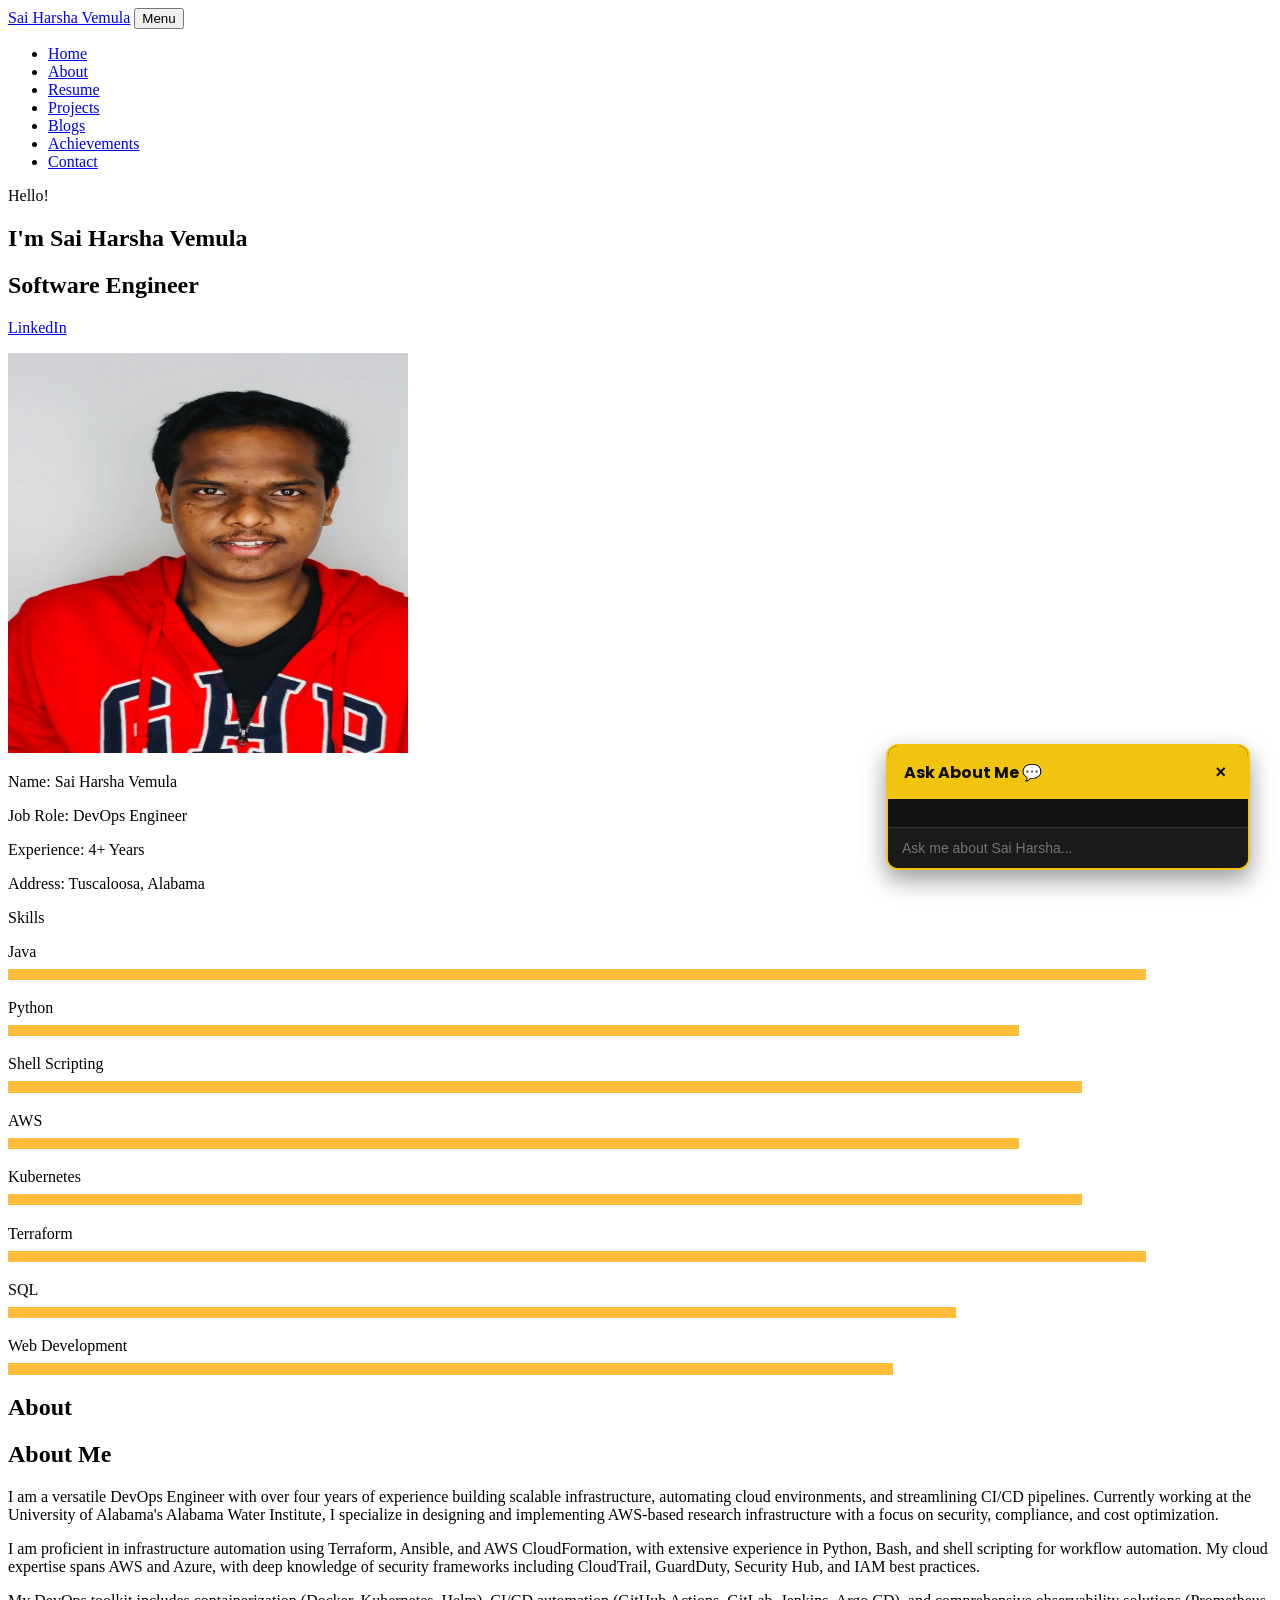
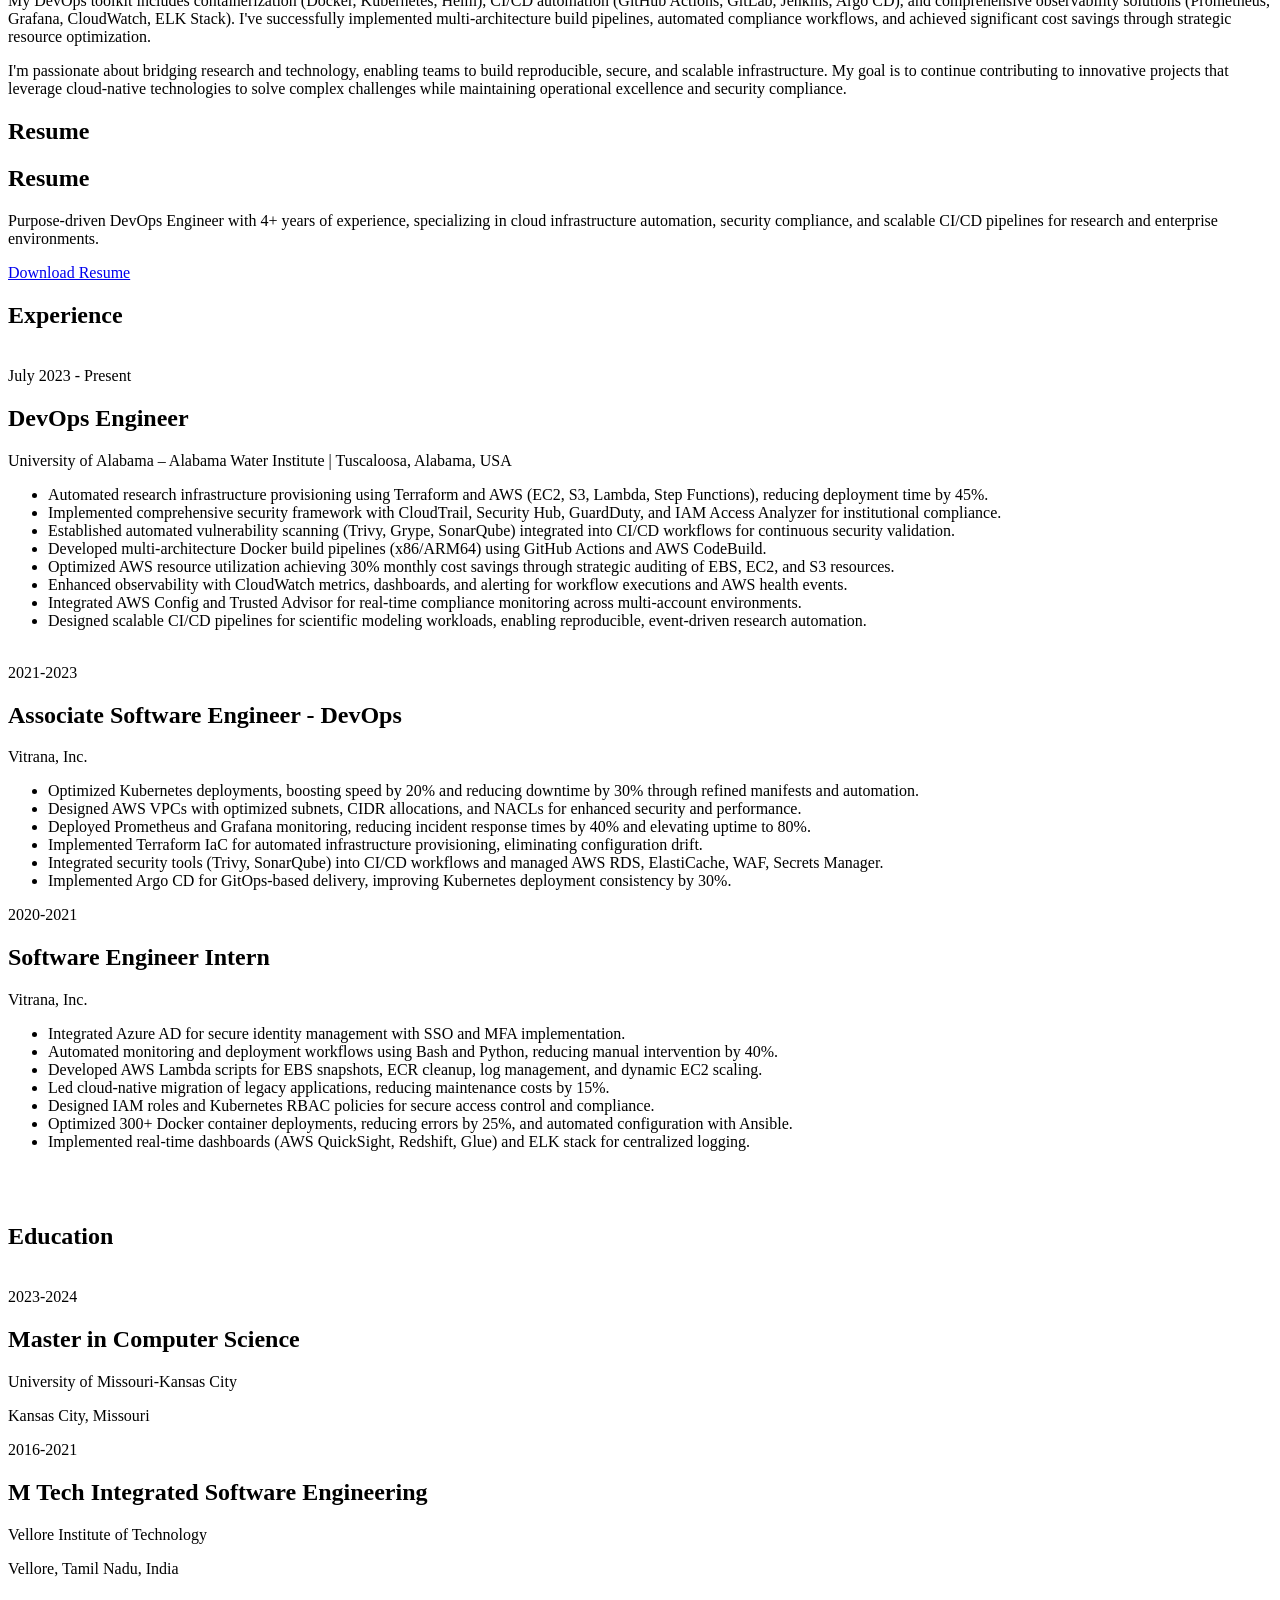
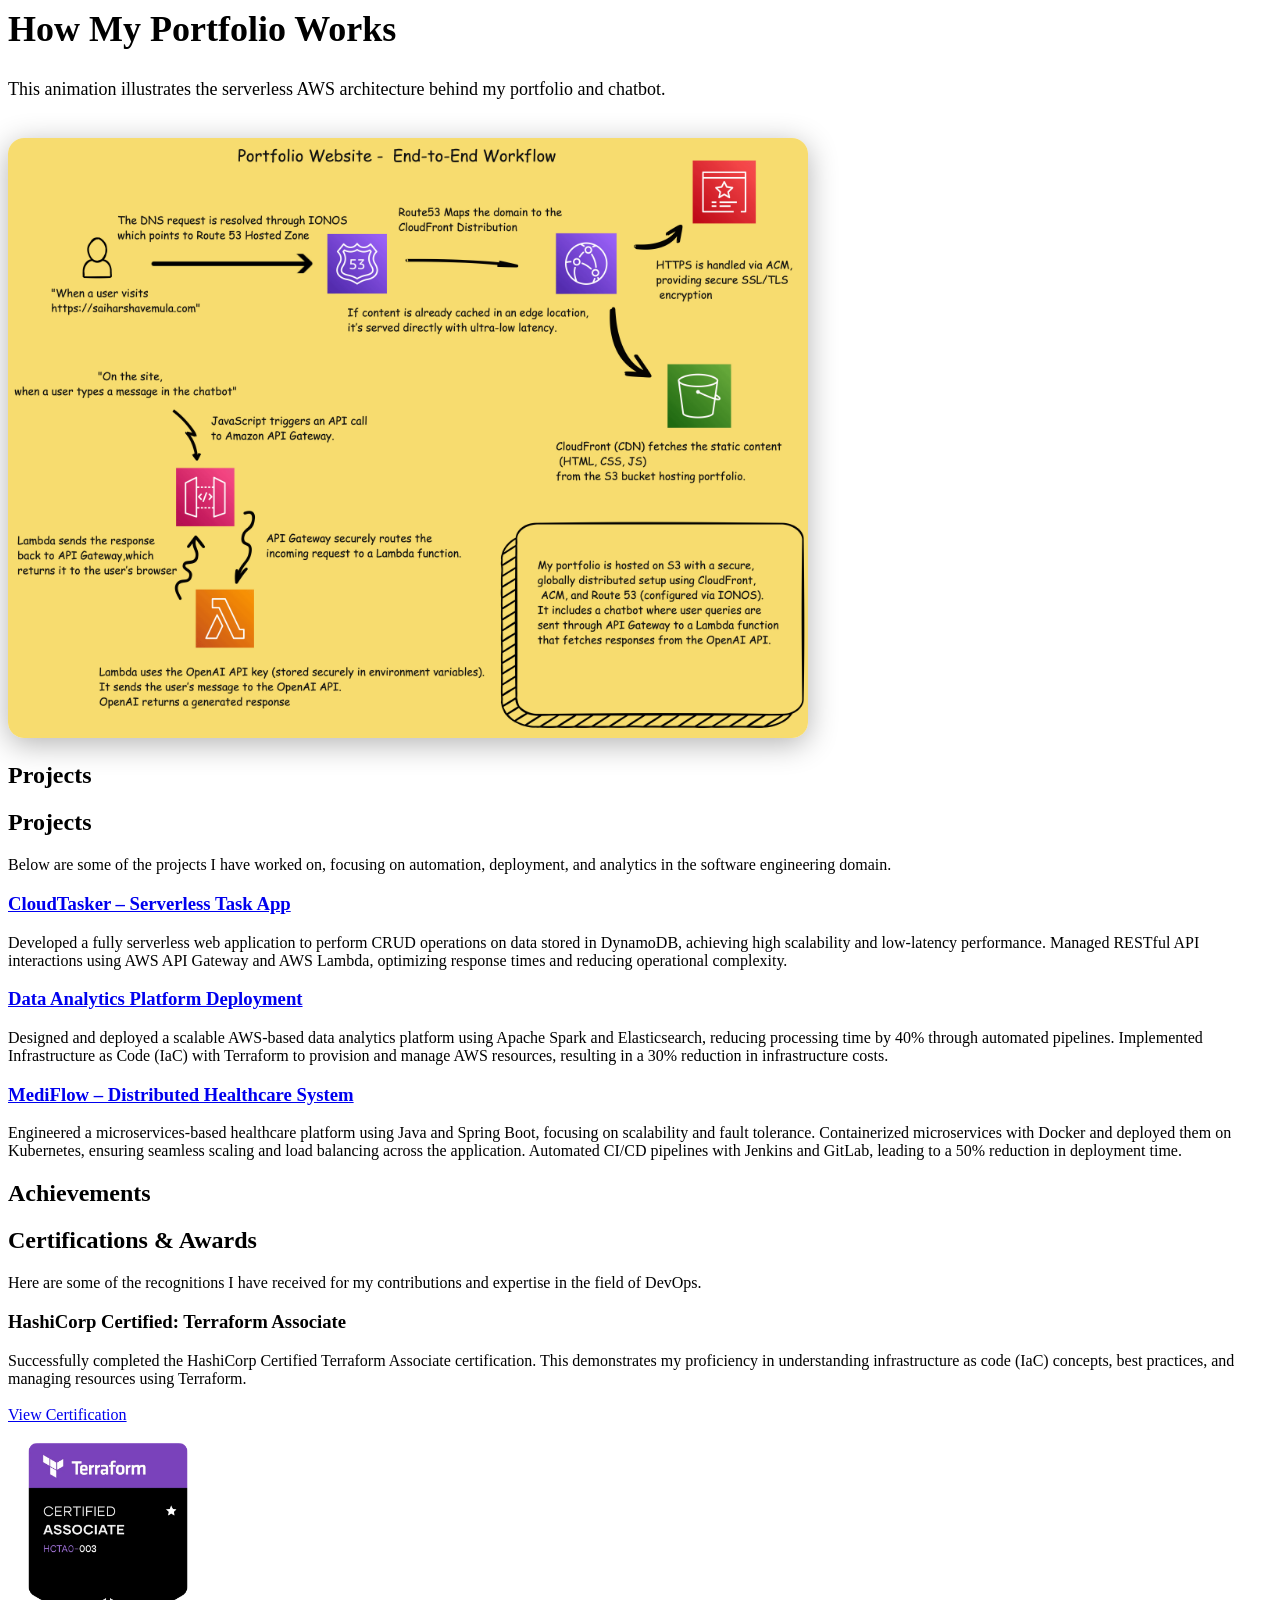
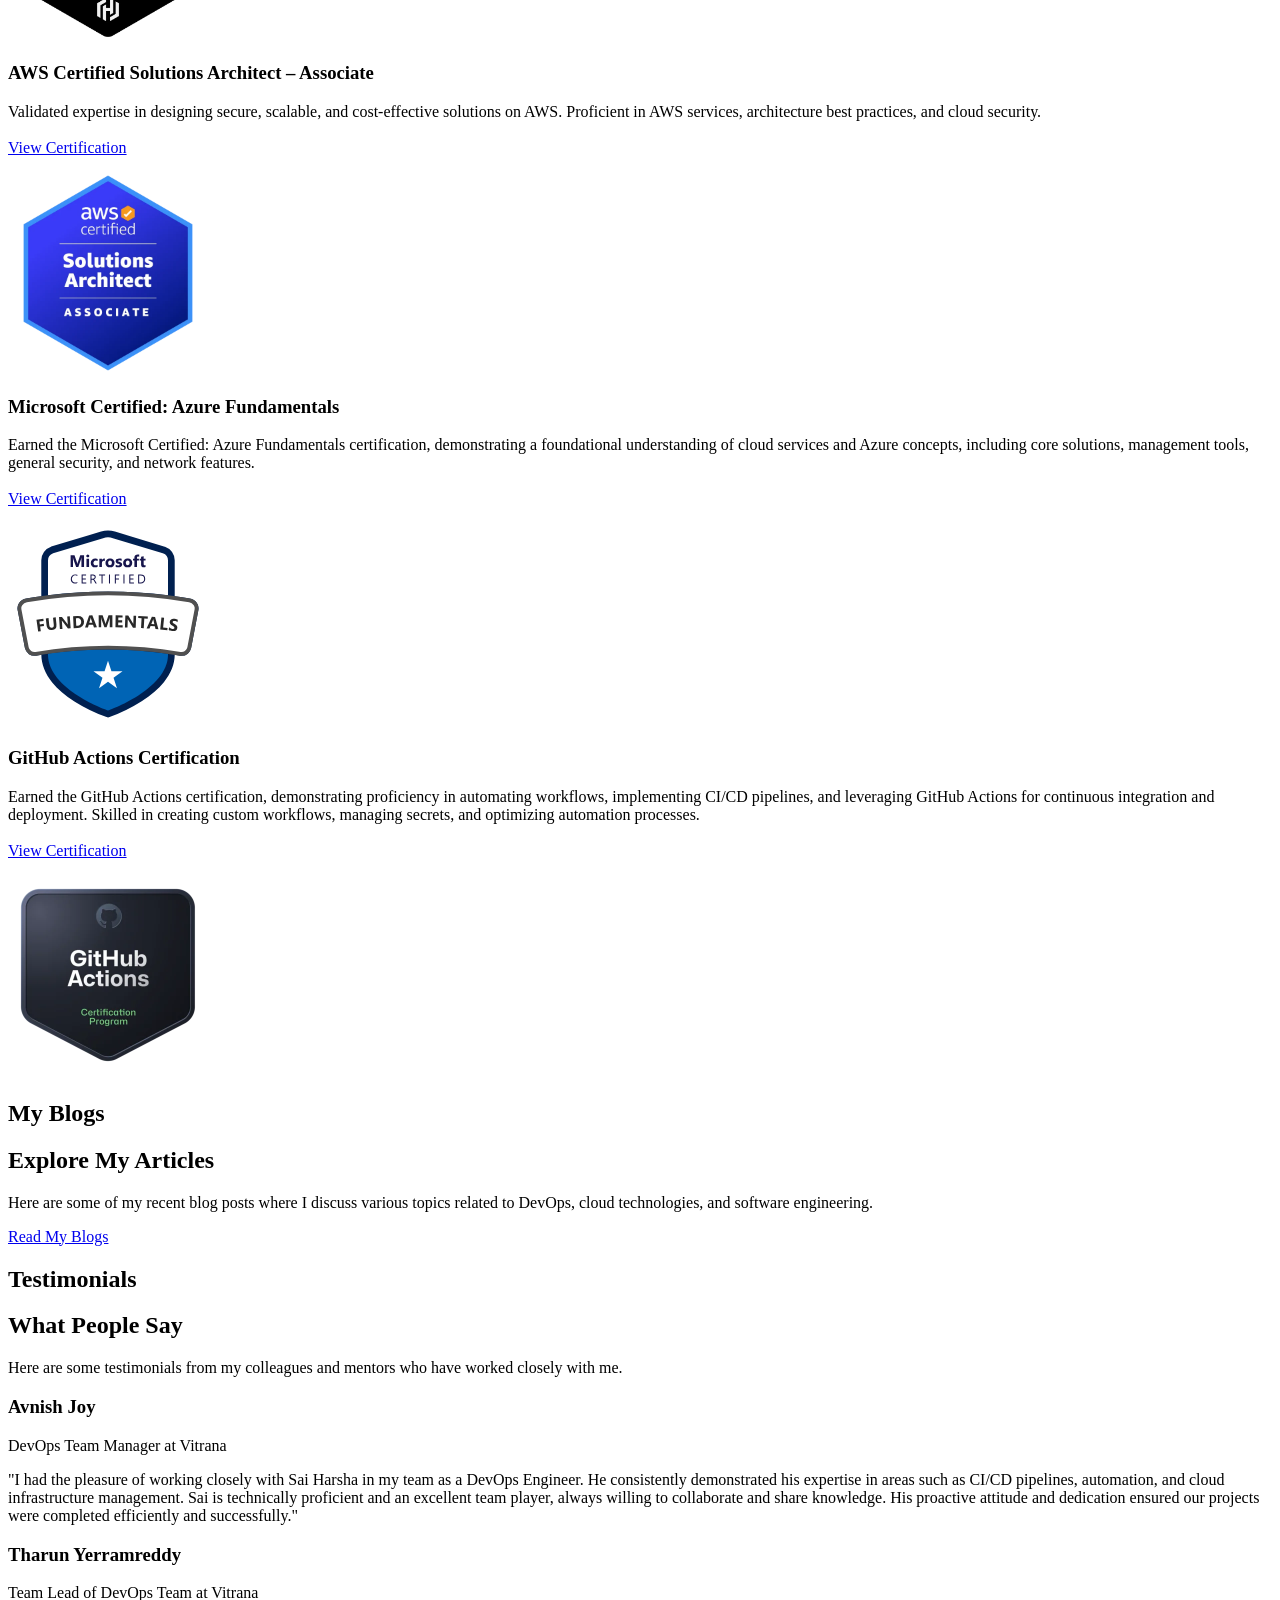
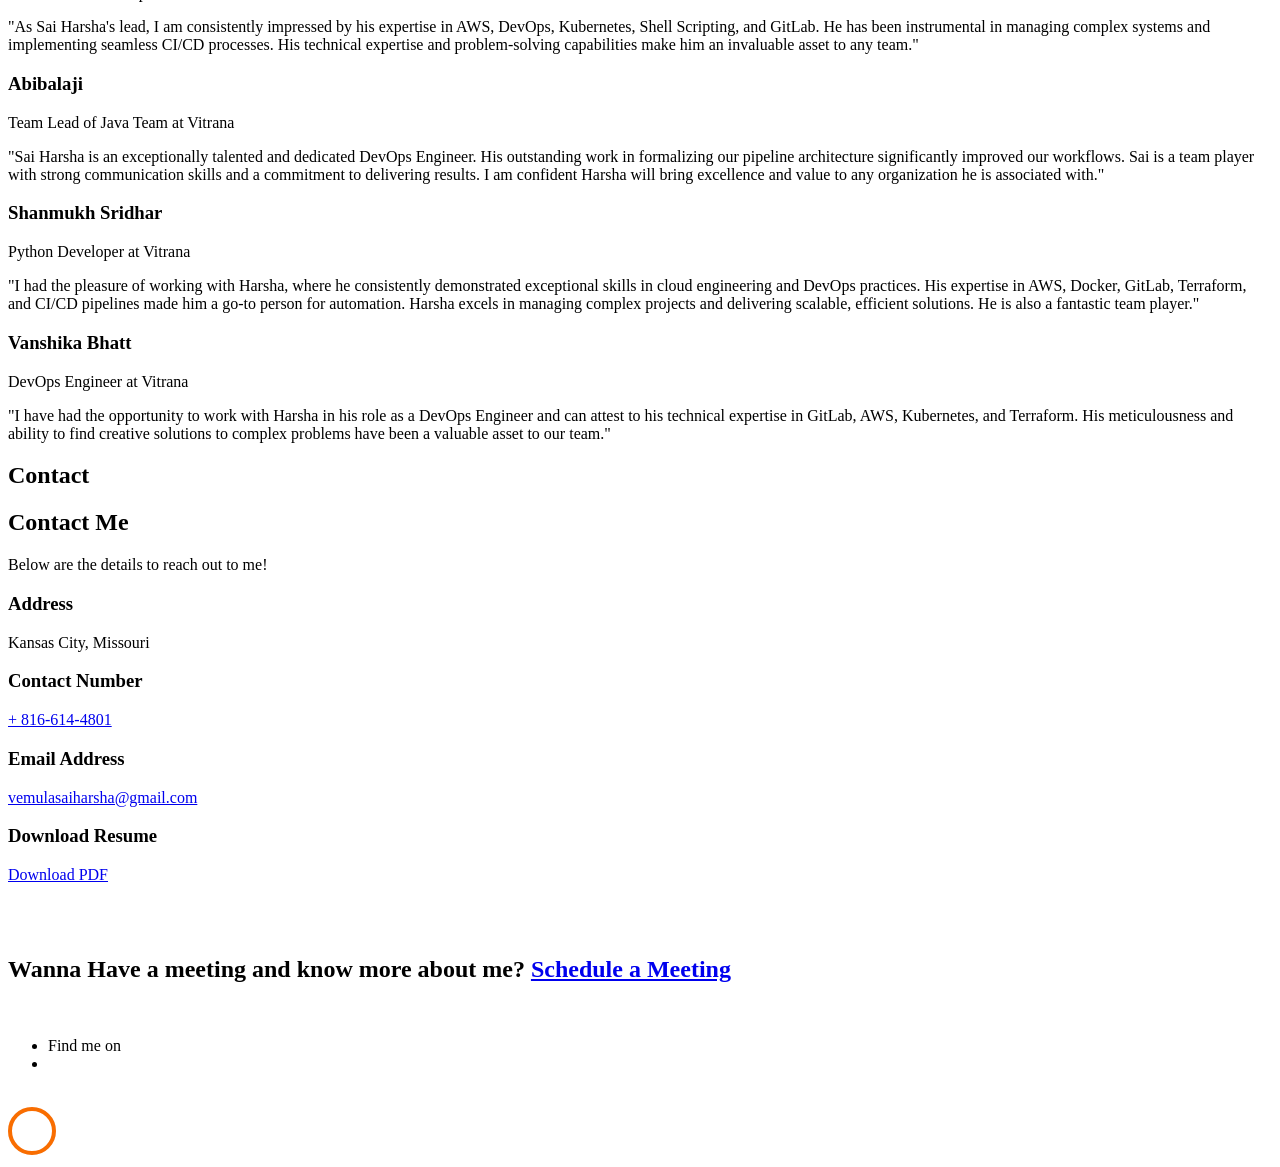
==== index.html @ f7a77f3b "Remove DevOps Skills Icons section per user request - Removed the comprehensive DevOps Tech Stack se" ====
<!DOCTYPE html>

<html lang="en">
<head>
<title>Sai Harsha Vemula - DevOps Engineer Portfolio</title>
<meta charset="utf-8"/>
<meta content="width=device-width, initial-scale=1, shrink-to-fit=no" name="viewport"/>

<!-- SEO Meta Tags -->
<meta name="description" content="Sai Harsha Vemula - DevOps Engineer with 4+ years of experience in AWS, Terraform, Kubernetes, and CI/CD automation. Specializing in cloud infrastructure and security compliance."/>
<meta name="keywords" content="DevOps Engineer, AWS, Terraform, Kubernetes, Docker, CI/CD, GitHub Actions, Cloud Infrastructure, DevOps Portfolio"/>
<meta name="author" content="Sai Harsha Vemula"/>

<!-- Open Graph Meta Tags for Social Sharing -->
<meta property="og:title" content="Sai Harsha Vemula - DevOps Engineer Portfolio"/>
<meta property="og:description" content="DevOps Engineer with 4+ years of experience in AWS, Terraform, Kubernetes, and CI/CD automation. Specializing in cloud infrastructure and security compliance."/>
<meta property="og:image" content="https://saiharshavemula.com/images/about-me.webp"/>
<meta property="og:url" content="https://saiharshavemula.com"/>
<meta property="og:type" content="website"/>

<!-- Twitter Card Meta Tags -->
<meta name="twitter:card" content="summary_large_image"/>
<meta name="twitter:title" content="Sai Harsha Vemula - DevOps Engineer Portfolio"/>
<meta name="twitter:description" content="DevOps Engineer with 4+ years of experience in AWS, Terraform, Kubernetes, and CI/CD automation."/>
<meta name="twitter:image" content="https://saiharshavemula.com/images/about-me.webp"/>

<!-- Preload critical fonts -->
<link rel="preconnect" href="https://fonts.googleapis.com"/>
<link rel="preconnect" href="https://fonts.gstatic.com" crossorigin/>
<link href="https://fonts.googleapis.com/css?family=Poppins:100,200,300,400,500,600,700,800,900" rel="stylesheet"/>
<link href="css/open-iconic-bootstrap.min.css" rel="stylesheet"/>
<link href="css/animate.css" rel="stylesheet"/>
<link href="css/owl.carousel.min.css" rel="stylesheet"/>
<link href="css/owl.theme.default.min.css" rel="stylesheet"/>
<link href="css/magnific-popup.css" rel="stylesheet"/>
<link href="css/aos.css" rel="stylesheet"/>
<link href="css/ionicons.min.css" rel="stylesheet"/>
<link href="css/flaticon.css" rel="stylesheet"/>
<link href="css/icomoon.css" rel="stylesheet"/>
<link href="css/style.css" rel="stylesheet"/>
<style>
      /* Custom styles from resume */
      .about-mf .box-shadow-full {
        padding-top: 4rem;
        padding-bottom: 4rem;
      }

      .about-mf .about-img {
        margin-bottom: 2rem;
      }

      .about-mf .about-img img {
        margin-left: 10px;
      }

      .skill-mf .progress {
        margin: .5rem 0 1.2rem 0;
        border-radius: 0;
        height: .7rem;
      }

      .skill-mf .progress .progress-bar {
        height: .7rem;
        background-color: #ffbd39;
      }

      /* Animation styles */
      #typing-animation {
        position: relative;
        font-size: 30px;
        font-weight: bold;
        color: rgb(255, 255, 255);
        overflow: hidden;
        white-space: nowrap;
        animation: typing 3s steps(20, end) infinite;
      }

      #typing-animation:before {
        content: "";
        top: 0;
        left: 0;
        width: 0;
        height: 100%;
        background-color: #ccc;
        animation: typing-cursor 0.5s ease-in-out infinite;
      }

      @keyframes typing {
        from {
          width: 0;
        }
        to {
          width: 100%;
        }
      }

      @keyframes typing-cursor {
        from {
          width: 5px;
        }
        to {
          width: 0;
        }
      }

      /* project image zoom effect */
      .zoom-effect {
        overflow: hidden;
        transition: transform 0.3s ease-out;
      }

      .zoom-effect:hover {
        transform: scale(1.1);
      }
    </style>
<link href="chatbot.css" rel="stylesheet"/></head>
<body data-offset="300" data-spy="scroll" data-target=".site-navbar-target">
<nav class="navbar navbar-expand-lg navbar-dark ftco_navbar ftco-navbar-light site-navbar-target" id="ftco-navbar">
<div class="container">
<a class="navbar-brand" href="index.html">Sai Harsha Vemula</a>
<button aria-controls="ftco-nav" aria-expanded="false" aria-label="Toggle navigation" class="navbar-toggler js-fh5co-nav-toggle fh5co-nav-toggle" data-target="#ftco-nav" data-toggle="collapse" type="button">
<span class="oi oi-menu"></span> Menu
        </button>
<div class="collapse navbar-collapse" id="ftco-nav">
<ul class="navbar-nav nav ml-auto">
<li class="nav-item"><a class="nav-link" href="#home-section"><span>Home</span></a></li>
<li class="nav-item"><a class="nav-link" href="#about-section"><span>About</span></a></li>
<li class="nav-item"><a class="nav-link" href="#resume-section"><span>Resume</span></a></li>
<li class="nav-item"><a class="nav-link" href="#project-section"><span>Projects</span></a></li>
<li class="nav-item"><a class="nav-link" href="#blogs-section"><span>Blogs</span></a></li>
<li class="nav-item"><a class="nav-link" href="#achievements-section"><span>Achievements</span></a></li>
<li class="nav-item"><a class="nav-link" href="#contact-section"><span>Contact</span></a></li>
</ul>
</div>
</div>
</nav>
<section class="hero" id="home-section">
<div class="home-slider owl-carousel">
<div class="slider-item">
<div class="overlay"></div>
<div class="container">
<div class="row d-md-flex no-gutters slider-text align-items-end justify-content-end" data-scrollax-parent="true">
<div class="one-third js-fullheight order-md-last img" style="background-image:url(images/bg_1.webp);">
<div class="overlay"></div>
</div>
<div class="one-forth d-flex align-items-center ftco-animate" data-scrollax="properties: { translateY: '70%' }">
<div class="text">
<span class="subheading">Hello!</span>
<h1 class="mb-4 mt-3">I'm <span>Sai Harsha Vemula</span></h1>
<h2>Software Engineer</h2>
<p><a class="btn btn-primary py-3 px-4" href="https://www.linkedin.com/in/sai-harsha-vemula-1a611a1a3">LinkedIn</a></p>
</div>
</div>
</div>
</div>
</div>
</div>
</section>
<!-- About Section -->
<section class="ftco-about img ftco-section ftco-no-pb" id="about-section">
<div class="container">
<div class="row">
<div class="col-md-6 col-lg-5 d-flex">
<div class="img-about img d-flex align-items-stretch">
<div class="overlay">
<div class="row">
<div class="col-sm-6 col-md-5">
<div class="about-img">
<img alt="Sai Harsha Vemula - DevOps Engineer" class="img-fluid rounded b-shadow-a" src="images/about-me.webp" width="400" height="400"/>
</div>
</div>
<div class="col-sm-6 col-md-7">
<div class="about-info">
<p><span class="title-s">Name: </span> <span>Sai Harsha Vemula</span></p>
<p><span class="title-s">Job Role: </span> <span>DevOps Engineer</span></p>
<p><span class="title-s">Experience: </span> <span>4+ Years</span></p>
<p><span class="title-s">Address: </span> <span>Tuscaloosa, Alabama</span></p>
</div>
</div>
</div>
<div class="skill-mf">
<p class="title-s">Skills</p>
<span>Java</span> <span class="pull-right"></span>
<div class="progress">
<div aria-valuemax="100" aria-valuemin="0" aria-valuenow="90" class="progress-bar" role="progressbar" style="width: 90%;"></div>
</div>
<span>Python</span> <span class="pull-right"></span>
<div class="progress">
<div aria-valuemax="100" aria-valuemin="0" aria-valuenow="90" class="progress-bar" role="progressbar" style="width: 80%;"></div>
</div>
<span>Shell Scripting</span> <span class="pull-right"></span>
<div class="progress">
<div aria-valuemax="100" aria-valuemin="0" aria-valuenow="85" class="progress-bar" role="progressbar" style="width: 85%;"></div>
</div>
<span>AWS</span> <span class="pull-right"></span>
<div class="progress">
<div aria-valuemax="100" aria-valuemin="0" aria-valuenow="80" class="progress-bar" role="progressbar" style="width: 80%;"></div>
</div>
<span>Kubernetes</span> <span class="pull-right"></span>
<div class="progress">
<div aria-valuemax="100" aria-valuemin="0" aria-valuenow="85" class="progress-bar" role="progressbar" style="width: 85%;"></div>
</div>
<span>Terraform</span> <span class="pull-right"></span>
<div class="progress">
<div aria-valuemax="100" aria-valuemin="0" aria-valuenow="80" class="progress-bar" role="progressbar" style="width: 90%;"></div>
</div>
<span>SQL</span> <span class="pull-right"></span>
<div class="progress">
<div aria-valuemax="100" aria-valuemin="0" aria-valuenow="75" class="progress-bar" role="progressbar" style="width: 75%;"></div>
</div>
<span>Web Development</span> <span class="pull-right"></span>
<div class="progress">
<div aria-valuemax="100" aria-valuemin="0" aria-valuenow="70" class="progress-bar" role="progressbar" style="width: 70%;"></div>
</div>
</div>
</div>
</div>
</div>
<div class="col-md-6 col-lg-7 pl-lg-5 pb-5">
<div class="row justify-content-start pb-3">
<div class="col-md-12 heading-section ftco-animate">
<h1 class="big">About</h1>
<h2 class="mb-4">About Me</h2>
<p>I am a versatile DevOps Engineer with over four years of experience building scalable infrastructure, automating cloud environments, and streamlining CI/CD pipelines. Currently working at the University of Alabama's Alabama Water Institute, I specialize in designing and implementing AWS-based research infrastructure with a focus on security, compliance, and cost optimization.</p>
<p>I am proficient in infrastructure automation using Terraform, Ansible, and AWS CloudFormation, with extensive experience in Python, Bash, and shell scripting for workflow automation. My cloud expertise spans AWS and Azure, with deep knowledge of security frameworks including CloudTrail, GuardDuty, Security Hub, and IAM best practices.</p>
<p>My DevOps toolkit includes containerization (Docker, Kubernetes, Helm), CI/CD automation (GitHub Actions, GitLab, Jenkins, Argo CD), and comprehensive observability solutions (Prometheus, Grafana, CloudWatch, ELK Stack). I've successfully implemented multi-architecture build pipelines, automated compliance workflows, and achieved significant cost savings through strategic resource optimization.</p>
<p>I'm passionate about bridging research and technology, enabling teams to build reproducible, secure, and scalable infrastructure. My goal is to continue contributing to innovative projects that leverage cloud-native technologies to solve complex challenges while maintaining operational excellence and security compliance.</p>
</div>
</div>
</div>
</div>
</div>
</section>

<style>
/* Smooth scroll behavior */
html {
  scroll-behavior: smooth;
}

/* Improved focus states for accessibility */
a:focus, button:focus, input:focus {
  outline: 2px solid #ffbd39;
  outline-offset: 2px;
}

/* Better button hover states */
.btn:hover {
  transform: translateY(-2px);
  transition: all 0.3s ease;
}
</style>

<!-- Resume Section -->
<section class="ftco-section ftco-no-pb" id="resume-section">
<div class="container">
<div class="row justify-content-center pb-5">
<div class="col-md-10 heading-section text-center ftco-animate">
<h1 class="big big-2">Resume</h1>
<h2 class="mb-4">Resume</h2>
<p>Purpose-driven DevOps Engineer with 4+ years of experience, specializing in cloud infrastructure automation, security compliance, and scalable CI/CD pipelines for research and enterprise environments.</p>
</div>
</div>
<div class="row justify-content-center mt-3">
<div class="col-md-6 text-center ftco-animate">
<p><a class="btn btn-primary py-4 px-5" href="https://saiharshavemula.com/resume/Sai_Harsha_Vemula_Resume.pdf" target="_blank">Download Resume</a></p>
</div>
</div>
<div class="row">
<h1 class="big-4">Experience</h1>
<div class="underline"></div>
</div>
<br/>
<!-- Current Role -->
<div class="row">
<div class="col-md-12">
<div class="resume-wrap ftco-animate">
<span class="date">July 2023 - Present</span>
<h2>DevOps Engineer</h2>
<span class="position">University of Alabama – Alabama Water Institute | Tuscaloosa, Alabama, USA</span>
<p class="mt-4">
<ul>
<li>Automated research infrastructure provisioning using Terraform and AWS (EC2, S3, Lambda, Step Functions), reducing deployment time by 45%.</li>
<li>Implemented comprehensive security framework with CloudTrail, Security Hub, GuardDuty, and IAM Access Analyzer for institutional compliance.</li>
<li>Established automated vulnerability scanning (Trivy, Grype, SonarQube) integrated into CI/CD workflows for continuous security validation.</li>
<li>Developed multi-architecture Docker build pipelines (x86/ARM64) using GitHub Actions and AWS CodeBuild.</li>
<li>Optimized AWS resource utilization achieving 30% monthly cost savings through strategic auditing of EBS, EC2, and S3 resources.</li>
<li>Enhanced observability with CloudWatch metrics, dashboards, and alerting for workflow executions and AWS health events.</li>
<li>Integrated AWS Config and Trusted Advisor for real-time compliance monitoring across multi-account environments.</li>
<li>Designed scalable CI/CD pipelines for scientific modeling workloads, enabling reproducible, event-driven research automation.</li>
</ul>
</p>
</div>
</div>
</div>
<br/>
<!-- Previous Roles -->
<div class="row">
<div class="col-md-6">
<div class="resume-wrap ftco-animate">
<span class="date">2021-2023</span>
<h2>Associate Software Engineer - DevOps</h2>
<span class="position">Vitrana, Inc.</span>
<p class="mt-4">
<ul>
<li>Optimized Kubernetes deployments, boosting speed by 20% and reducing downtime by 30% through refined manifests and automation.</li>
<li>Designed AWS VPCs with optimized subnets, CIDR allocations, and NACLs for enhanced security and performance.</li>
<li>Deployed Prometheus and Grafana monitoring, reducing incident response times by 40% and elevating uptime to 80%.</li>
<li>Implemented Terraform IaC for automated infrastructure provisioning, eliminating configuration drift.</li>
<li>Integrated security tools (Trivy, SonarQube) into CI/CD workflows and managed AWS RDS, ElastiCache, WAF, Secrets Manager.</li>
<li>Implemented Argo CD for GitOps-based delivery, improving Kubernetes deployment consistency by 30%.</li>
</ul>
</p>
</div>
</div>
<div class="col-md-6">
<div class="resume-wrap ftco-animate">
<span class="date">2020-2021</span>
<h2>Software Engineer Intern</h2>
<span class="position">Vitrana, Inc.</span>
<p class="mt-4">
<ul>
<li>Integrated Azure AD for secure identity management with SSO and MFA implementation.</li>
<li>Automated monitoring and deployment workflows using Bash and Python, reducing manual intervention by 40%.</li>
<li>Developed AWS Lambda scripts for EBS snapshots, ECR cleanup, log management, and dynamic EC2 scaling.</li>
<li>Led cloud-native migration of legacy applications, reducing maintenance costs by 15%.</li>
<li>Designed IAM roles and Kubernetes RBAC policies for secure access control and compliance.</li>
<li>Optimized 300+ Docker container deployments, reducing errors by 25%, and automated configuration with Ansible.</li>
<li>Implemented real-time dashboards (AWS QuickSight, Redshift, Glue) and ELK stack for centralized logging.</li>
</ul>
</p>
</div>
</div>
</div>
<br/><br/>
<div class="row">
<h1 class="big-4">Education</h1>
<div class="underline"></div>
</div>
<br/>
<div class="row">
<div class="col-md-6">
<div class="resume-wrap ftco-animate">
<span class="date">2023-2024</span>
<h2>Master in Computer Science</h2>
<span class="position">University of Missouri-Kansas City</span>
<p class="mt-4">Kansas City, Missouri</p>
</div>
</div>
<div class="col-md-6">
<div class="resume-wrap ftco-animate">
<span class="date">2016-2021</span>
<h2>M Tech Integrated Software Engineering</h2>
<span class="position">Vellore Institute of Technology</span>
<p class="mt-4">Vellore, Tamil Nadu, India</p>
</div>
</div>
</div>
</div>
</section>
<!-- Projects Section -->


<section class="ftco-section" id="portfolio-workflow">
  <div class="container">
    <div class="row justify-content-center mb-5 pb-5">
      <div class="col-md-10 text-center">
        <h2 class="mb-4" style="font-size: 36px;">How My Portfolio Works</h2>
        <p style="font-size: 18px;">This animation illustrates the serverless AWS architecture behind my portfolio and chatbot.</p>
        <img src="images/portfolio-workflow.gif" alt="AWS Serverless Architecture - Portfolio Workflow Diagram" class="img-fluid" loading="lazy" style="max-width: 100%; height: auto; border-radius: 16px; box-shadow: 0 6px 30px rgba(0,0,0,0.3); margin-top: 20px;" width="800" height="600"/>
      </div>
    </div>
  </div>
</section>

<section class="ftco-section" id="project-section">
<div class="container">
<div class="row justify-content-center mb-5 pb-5">
<div class="col-md-7 heading-section text-center ftco-animate">
<h1 class="big big-2">Projects</h1>
<h2 class="mb-4">Projects</h2>
<p>Below are some of the projects I have worked on, focusing on automation, deployment, and analytics in the software engineering domain.</p>
</div>
</div>
<div class="row d-flex">
<div class="col-md-4 d-flex ftco-animate">
<div class="blog-entry justify-content-end">
<a class="block-20 zoom-effect" href="#" style="background-image: url('images/proj_1.webp');">
</a>
<div class="text mt-3 float-right d-block">
<h3 class="heading"><a href="#">CloudTasker – Serverless Task App</a></h3>
<p>Developed a fully serverless web application to perform CRUD operations on data stored in DynamoDB, achieving high scalability and low-latency performance. Managed RESTful API interactions using AWS API Gateway and AWS Lambda, optimizing response times and reducing operational complexity.</p>
</div>
</div>
</div>
<div class="col-md-4 d-flex ftco-animate">
<div class="blog-entry justify-content-end">
<a class="block-20 zoom-effect" href="#" style="background-image: url('images/proj_2.webp');">
</a>
<div class="text mt-3 float-right d-block">
<h3 class="heading"><a href="#">Data Analytics Platform Deployment</a></h3>
<p>Designed and deployed a scalable AWS-based data analytics platform using Apache Spark and Elasticsearch, reducing processing time by 40% through automated pipelines. Implemented Infrastructure as Code (IaC) with Terraform to provision and manage AWS resources, resulting in a 30% reduction in infrastructure costs.</p>
</div>
</div>
</div>
<div class="col-md-4 d-flex ftco-animate">
<div class="blog-entry justify-content-end">
<a class="block-20 zoom-effect" href="#" style="background-image: url('images/proj_3.webp');">
</a>
<div class="text mt-3 float-right d-block">
<h3 class="heading"><a href="#">MediFlow – Distributed Healthcare System</a></h3>
<p>Engineered a microservices-based healthcare platform using Java and Spring Boot, focusing on scalability and fault tolerance. Containerized microservices with Docker and deployed them on Kubernetes, ensuring seamless scaling and load balancing across the application. Automated CI/CD pipelines with Jenkins and GitLab, leading to a 50% reduction in deployment time.</p>
</div>
</div>
</div>
</div>
</div>
</section>
<!-- Achievements Section -->
<section class="ftco-section" id="achievements-section">
<div class="container">
<div class="row justify-content-center mb-5 pb-5">
<div class="col-md-7 heading-section text-center ftco-animate">
<h1 class="big big-2">Achievements</h1>
<h2 class="mb-4">Certifications &amp; Awards</h2>
<p>Here are some of the recognitions I have received for my contributions and expertise in the field of DevOps.</p>
</div>
</div>
<!-- HashiCorp Certification -->
<div class="row d-flex align-items-center mb-5">
<div class="col-md-8 ftco-animate">
<div class="text mt-3 float-left d-block">
<h3 class="heading">HashiCorp Certified: Terraform Associate</h3>
<p>
                Successfully completed the HashiCorp Certified Terraform Associate certification. This demonstrates my proficiency in understanding infrastructure as code (IaC) concepts, best practices, and managing resources using Terraform.
                <br/><br/>
<a aria-label="View HashiCorp Terraform Certification" class="btn btn-primary py-3 px-4" href="https://www.credly.com/badges/9f3e2c5f-756c-411b-9512-3e2a5a3bba2e/" target="_blank">View Certification</a>
</p>
</div>
</div>
<div class="col-md-4 ftco-animate text-center">
<img alt="HashiCorp Terraform Certification Badge" class="img-fluid" src="images/badge.webp" style="max-width: 200px;"/>
</div>
</div>
<!-- AWS Certification -->
<div class="row d-flex align-items-center mb-5">
<div class="col-md-8 ftco-animate">
<div class="text mt-3 float-left d-block">
<h3 class="heading">AWS Certified Solutions Architect – Associate</h3>
<p>
                Validated expertise in designing secure, scalable, and cost-effective solutions on AWS. Proficient in AWS services, architecture best practices, and cloud security.
                <br/><br/>
<a aria-label="View AWS Solutions Architect Certification" class="btn btn-primary py-3 px-4" href="https://www.credly.com/badges/5e0f7285-9d88-4188-9d16-6b6d4d18dfbc/" target="_blank">View Certification</a>
</p>
</div>
</div>
<div class="col-md-4 ftco-animate text-center">
<img alt="AWS Solutions Architect Certification Badge" class="img-fluid" src="images/image.webp" style="max-width: 200px;"/>
</div>
</div>
<!-- Microsoft Certified: Azure Fundamentals -->
<div class="row d-flex align-items-center mb-5">
<div class="col-md-8 ftco-animate">
<div class="text mt-3 float-left d-block">
<h3 class="heading">Microsoft Certified: Azure Fundamentals</h3>
<p>
                Earned the Microsoft Certified: Azure Fundamentals certification, demonstrating a foundational understanding of cloud services and Azure concepts, including core solutions, management tools, general security, and network features.
                <br/><br/>
<a aria-label="View Microsoft Certification" class="btn btn-primary py-3 px-4" href="https://learn.microsoft.com/en-gb/users/harshavemula-8038/credentials/d75543dbbfd14732?ref=https%3A%2F%2Fwww.linkedin.com%2F" target="_blank">View Certification</a>
</p>
</div>
</div>
<div class="col-md-4 ftco-animate text-center">
<img alt="Microsoft Certified Azure Fundamentals Badge" class="img-fluid" src="images/microsoft-certified-fundamentals-badge.svg" loading="lazy" style="max-width: 200px;" width="200" height="200"/>
</div>
</div>
<!-- GitHub Actions Certification -->
<div class="row d-flex align-items-center mb-5">
<div class="col-md-8 ftco-animate">
<div class="text mt-3 float-left d-block">
<h3 class="heading">GitHub Actions Certification</h3>
<p>
                Earned the GitHub Actions certification, demonstrating proficiency in automating workflows, implementing CI/CD pipelines, and leveraging GitHub Actions for continuous integration and deployment. Skilled in creating custom workflows, managing secrets, and optimizing automation processes.
                <br/><br/>
<a aria-label="View GitHub Actions Certification" class="btn btn-primary py-3 px-4" href="https://learn.microsoft.com/en-gb/users/harshavemula-8038/credentials/d75543dbbfd14732?ref=https%3A%2F%2Fwww.linkedin.com%2F" target="_blank">View Certification</a>
</p>
</div>
</div>
<div class="col-md-4 ftco-animate text-center">
<img alt="GitHub Actions Certification Badge" class="img-fluid" src="images/github-actions-badge.webp" loading="lazy" style="max-width: 200px;" width="200" height="200"/>
</div>
</div>
</div>
</section>
<!-- Blogs Section -->
<section class="ftco-section" id="blogs-section">
<div class="container">
<div class="row justify-content-center mb-5 pb-5">
<div class="col-md-7 heading-section text-center ftco-animate">
<h1 class="big big-2">My Blogs</h1>
<h2 class="mb-4">Explore My Articles</h2>
<p>Here are some of my recent blog posts where I discuss various topics related to DevOps, cloud technologies, and software engineering.</p>
</div>
</div>
<div class="row justify-content-center">
<div class="col-md-8 text-center">
<a class="btn btn-primary py-4 px-5" href="https://medium.com/@harshaharshuharsha" target="_blank">Read My Blogs</a>
</div>
</div>
</div>
</section>
<!-- Testimonials Section -->
<section class="ftco-section" id="testimonials-section">
<div class="container">
<div class="row justify-content-center mb-5 pb-5">
<div class="col-md-7 heading-section text-center ftco-animate">
<h1 class="big big-2">Testimonials</h1>
<h2 class="mb-4">What People Say</h2>
<p>Here are some testimonials from my colleagues and mentors who have worked closely with me.</p>
</div>
</div>
<div class="row">
<!-- Testimonial 1 -->
<div class="col-md-4 d-flex ftco-animate">
<div class="blog-entry justify-content-end">
<div class="text mt-3 float-right d-block">
<h3 class="heading">Avnish Joy</h3>
<p class="position">DevOps Team Manager at Vitrana</p>
<p>
              "I had the pleasure of working closely with Sai Harsha in my team as a DevOps Engineer. He consistently demonstrated his expertise in areas such as CI/CD pipelines, automation, and cloud infrastructure management. Sai is technically proficient and an excellent team player, always willing to collaborate and share knowledge. His proactive attitude and dedication ensured our projects were completed efficiently and successfully."
            </p>
</div>
</div>
</div>
<!-- Testimonial 2 -->
<div class="col-md-4 d-flex ftco-animate">
<div class="blog-entry justify-content-end">
<div class="text mt-3 float-right d-block">
<h3 class="heading">Tharun Yerramreddy</h3>
<p class="position">Team Lead of DevOps Team at Vitrana</p>
<p>
              "As Sai Harsha's lead, I am consistently impressed by his expertise in AWS, DevOps, Kubernetes, Shell Scripting, and GitLab. He has been instrumental in managing complex systems and implementing seamless CI/CD processes. His technical expertise and problem-solving capabilities make him an invaluable asset to any team."
            </p>
</div>
</div>
</div>
<!-- Testimonial 3 -->
<div class="col-md-4 d-flex ftco-animate">
<div class="blog-entry justify-content-end">
<div class="text mt-3 float-right d-block">
<h3 class="heading">Abibalaji</h3>
<p class="position">Team Lead of Java Team at Vitrana</p>
<p>
              "Sai Harsha is an exceptionally talented and dedicated DevOps Engineer. His outstanding work in formalizing our pipeline architecture significantly improved our workflows. Sai is a team player with strong communication skills and a commitment to delivering results. I am confident Harsha will bring excellence and value to any organization he is associated with."
            </p>
</div>
</div>
</div>
</div>
<div class="row">
<!-- Testimonial 4 -->
<div class="col-md-4 d-flex ftco-animate">
<div class="blog-entry justify-content-end">
<div class="text mt-3 float-right d-block">
<h3 class="heading">Shanmukh Sridhar</h3>
<p class="position">Python Developer at Vitrana</p>
<p>
              "I had the pleasure of working with Harsha, where he consistently demonstrated exceptional skills in cloud engineering and DevOps practices. His expertise in AWS, Docker, GitLab, Terraform, and CI/CD pipelines made him a go-to person for automation. Harsha excels in managing complex projects and delivering scalable, efficient solutions. He is also a fantastic team player."
            </p>
</div>
</div>
</div>
<!-- Testimonial 5 -->
<div class="col-md-4 d-flex ftco-animate">
<div class="blog-entry justify-content-end">
<div class="text mt-3 float-right d-block">
<h3 class="heading">Vanshika Bhatt</h3>
<p class="position">DevOps Engineer at Vitrana</p>
<p>
              "I have had the opportunity to work with Harsha in his role as a DevOps Engineer and can attest to his technical expertise in GitLab, AWS, Kubernetes, and Terraform. His meticulousness and ability to find creative solutions to complex problems have been a valuable asset to our team."
            </p>
</div>
</div>
</div>
</div>
</div>
</section>
<!-- Contact Section -->
<section class="ftco-section contact-section ftco-no-pb" id="contact-section">
<div class="container">
<div class="row justify-content-center mb-5 pb-3">
<div class="col-md-7 heading-section text-center ftco-animate">
<h1 class="big big-2">Contact</h1>
<h2 class="mb-4">Contact Me</h2>
<p>Below are the details to reach out to me!</p>
</div>
</div>
<div class="row d-flex contact-info mb-5">
<div class="col-md-6 col-lg-3 d-flex ftco-animate">
<div class="align-self-stretch box p-4 text-center">
<div class="icon d-flex align-items-center justify-content-center">
<span class="icon-map-signs"></span>
</div>
<h3 class="mb-4">Address</h3>
<p>Kansas City, Missouri</p>
</div>
</div>
<div class="col-md-6 col-lg-3 d-flex ftco-animate">
<div class="align-self-stretch box p-4 text-center">
<div class="icon d-flex align-items-center justify-content-center">
<span class="icon-phone2"></span>
</div>
<h3 class="mb-4">Contact Number</h3>
<p><a href="tel://8166144801">+ 816-614-4801</a></p>
</div>
</div>
<div class="col-md-6 col-lg-3 d-flex ftco-animate">
<div class="align-self-stretch box p-4 text-center">
<div class="icon d-flex align-items-center justify-content-center">
<span class="icon-paper-plane"></span>
</div>
<h3 class="mb-4">Email Address</h3>
<p><a href="mailto:vemulasaiharsha@gmail.com">vemulasaiharsha@gmail.com</a></p>
</div>
</div>
<div class="col-md-6 col-lg-3 d-flex ftco-animate">
<div class="align-self-stretch box p-4 text-center">
<div class="icon d-flex align-items-center justify-content-center">
<span class="icon-globe"></span>
</div>
<h3 class="mb-4">Download Resume</h3>
<p><a href="https://saiharshavemula.com/resume/Sai_Harsha_Vemula_Resume.pdf" target="_blank">Download PDF</a></p>
</div>
</div>
</div>
<div class="container">
<br/><br/>
<div class="row justify-content-center">
<div class="col-md-7 ftco-animate text-center">
<h2>Wanna Have a meeting and know more about me? <a class="btn btn-primary py-3 px-5" href="https://calendly.com/vemulasaiharsha/30min">Schedule a Meeting</a> </h2>
</div>
</div>
<br/>
<ul class="ftco-footer-social list-unstyled d-flex justify-content-center align-items-center mb-0">
<li class="ftco-animate normal-txt">Find me on  </li>
<li class="ftco-animate"><a href="https://www.linkedin.com/in/sai-harsha-vemula-1a611a1a3"><span class="icon-linkedin"></span></a></li>
</ul>
<br/>
</div>
</div>
</section>
<!-- loader -->
<div class="show fullscreen" id="ftco-loader"><svg class="circular" height="48px" width="48px"><circle class="path-bg" cx="24" cy="24" fill="none" r="22" stroke="#eeeeee" stroke-width="4"></circle><circle class="path" cx="24" cy="24" fill="none" r="22" stroke="#F96D00" stroke-miterlimit="10" stroke-width="4"></circle></svg></div>
<script src="js/jquery.min.js"></script>
<script src="js/jquery-migrate-3.0.1.min.js"></script>
<script src="js/popper.min.js"></script>
<script src="js/bootstrap.min.js"></script>
<script src="js/jquery.easing.1.3.js"></script>
<script src="js/jquery.waypoints.min.js"></script>
<script src="js/jquery.stellar.min.js"></script>
<script src="js/owl.carousel.min.js"></script>
<script src="js/jquery.magnific-popup.min.js"></script>
<script src="js/aos.js"></script>
<script src="js/jquery.animateNumber.min.js"></script>
<script src="js/scrollax.min.js"></script>
<script src="js/main.js"></script>

<script src="chatbot.js"></script>
<button id="chat-toggle" onclick="showChat()" style="display: none;">💬</button>
<div id="chat-widget">
<div id="chat-header">
    Ask About Me 💬
    <button id="chat-close" onclick="closeChat()">×</button>
</div>
<div id="chat-body">

</div>
<input id="chat-input" placeholder="Ask me about Sai Harsha..." type="text"/>
</div>
</body>
</html>
---- chatbot.css ----
#chat-widget {
  position: fixed;
  bottom: 30px;
  right: 30px;
  width: 360px;
  max-height: 440px;
  background: #0d0d0d;
  border: 2px solid #f1c40f;
  border-radius: 12px;
  overflow: hidden;
  box-shadow: 0 10px 25px rgba(0,0,0,0.4);
  font-family: 'Poppins', sans-serif;
  z-index: 9999;
  display: none;
  flex-direction: column;
}

#chat-header {
  background: #f1c40f;
  color: #0d0d0d;
  padding: 14px 16px;
  font-weight: 700;
  font-size: 16px;
  display: flex;
  justify-content: space-between;
  align-items: center;
}

#chat-close {
  cursor: pointer;
  font-weight: bold;
  font-size: 18px;
  border: none;
  background: none;
  color: #0d0d0d;
}

#chat-body {
  max-height: 300px;
  overflow-y: auto;
  padding: 14px;
  font-size: 14px;
  flex-grow: 1;
  background: #121212;
  color: white;
}

#chat-input {
  border: none;
  border-top: 1px solid #333;
  background: #1a1a1a;
  color: #ffffff;
  padding: 12px 14px;
  font-size: 14px;
  width: 100%;
  outline: none;
}

.user-msg, .bot-msg {
  margin-bottom: 10px;
  line-height: 1.5;
}

.user-msg { color: #ffffff; }
.bot-msg { color: #f1c40f; }

#chat-toggle {
  position: fixed;
  bottom: 30px;
  right: 30px;
  background: #f1c40f;
  color: #0d0d0d;
  font-weight: bold;
  border: none;
  border-radius: 50%;
  width: 52px;
  height: 52px;
  font-size: 24px;
  cursor: pointer;
  z-index: 9998;
}

.chat-suggestions {
  padding-bottom: 10px;
}

.chat-suggestions button {
  margin: 4px 4px 10px 0;
  padding: 6px 10px;
  background: #333;
  border: none;
  border-radius: 6px;
  color: #fff;
  font-size: 12px;
  cursor: pointer;
}
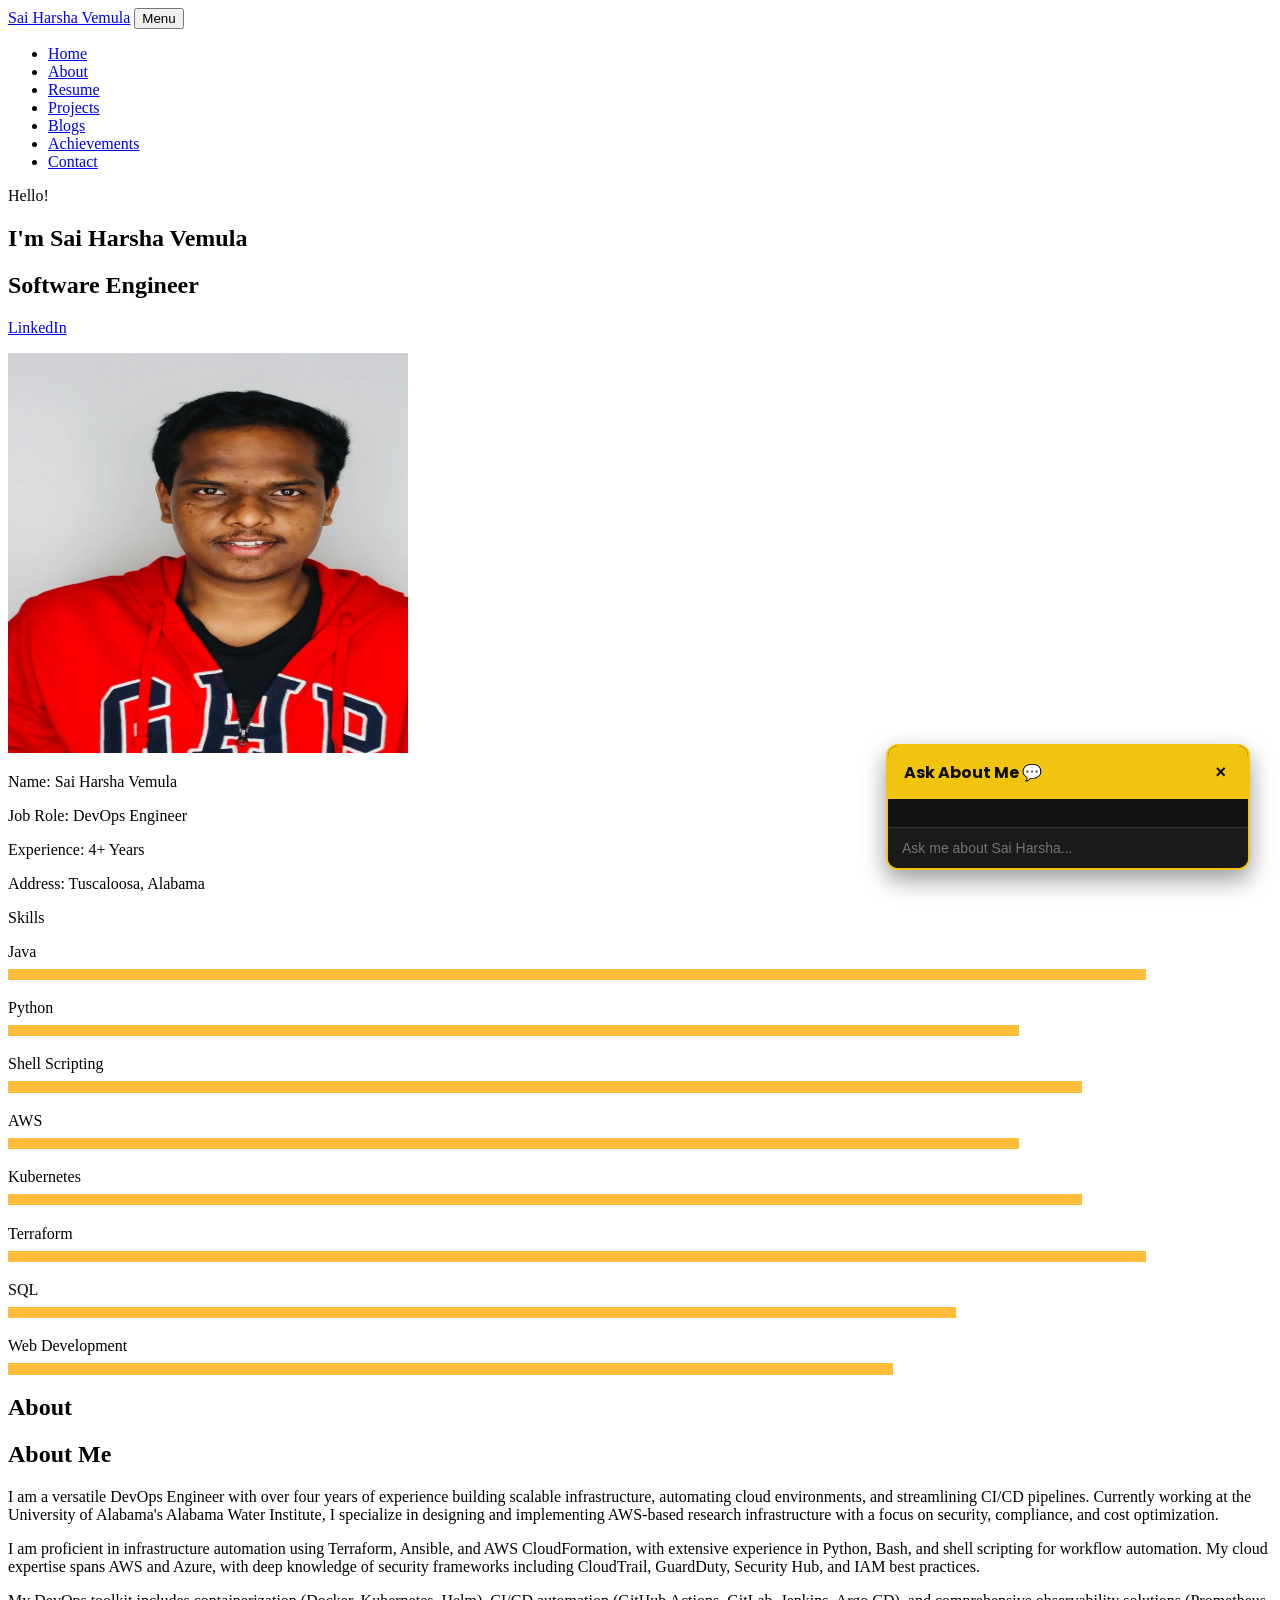
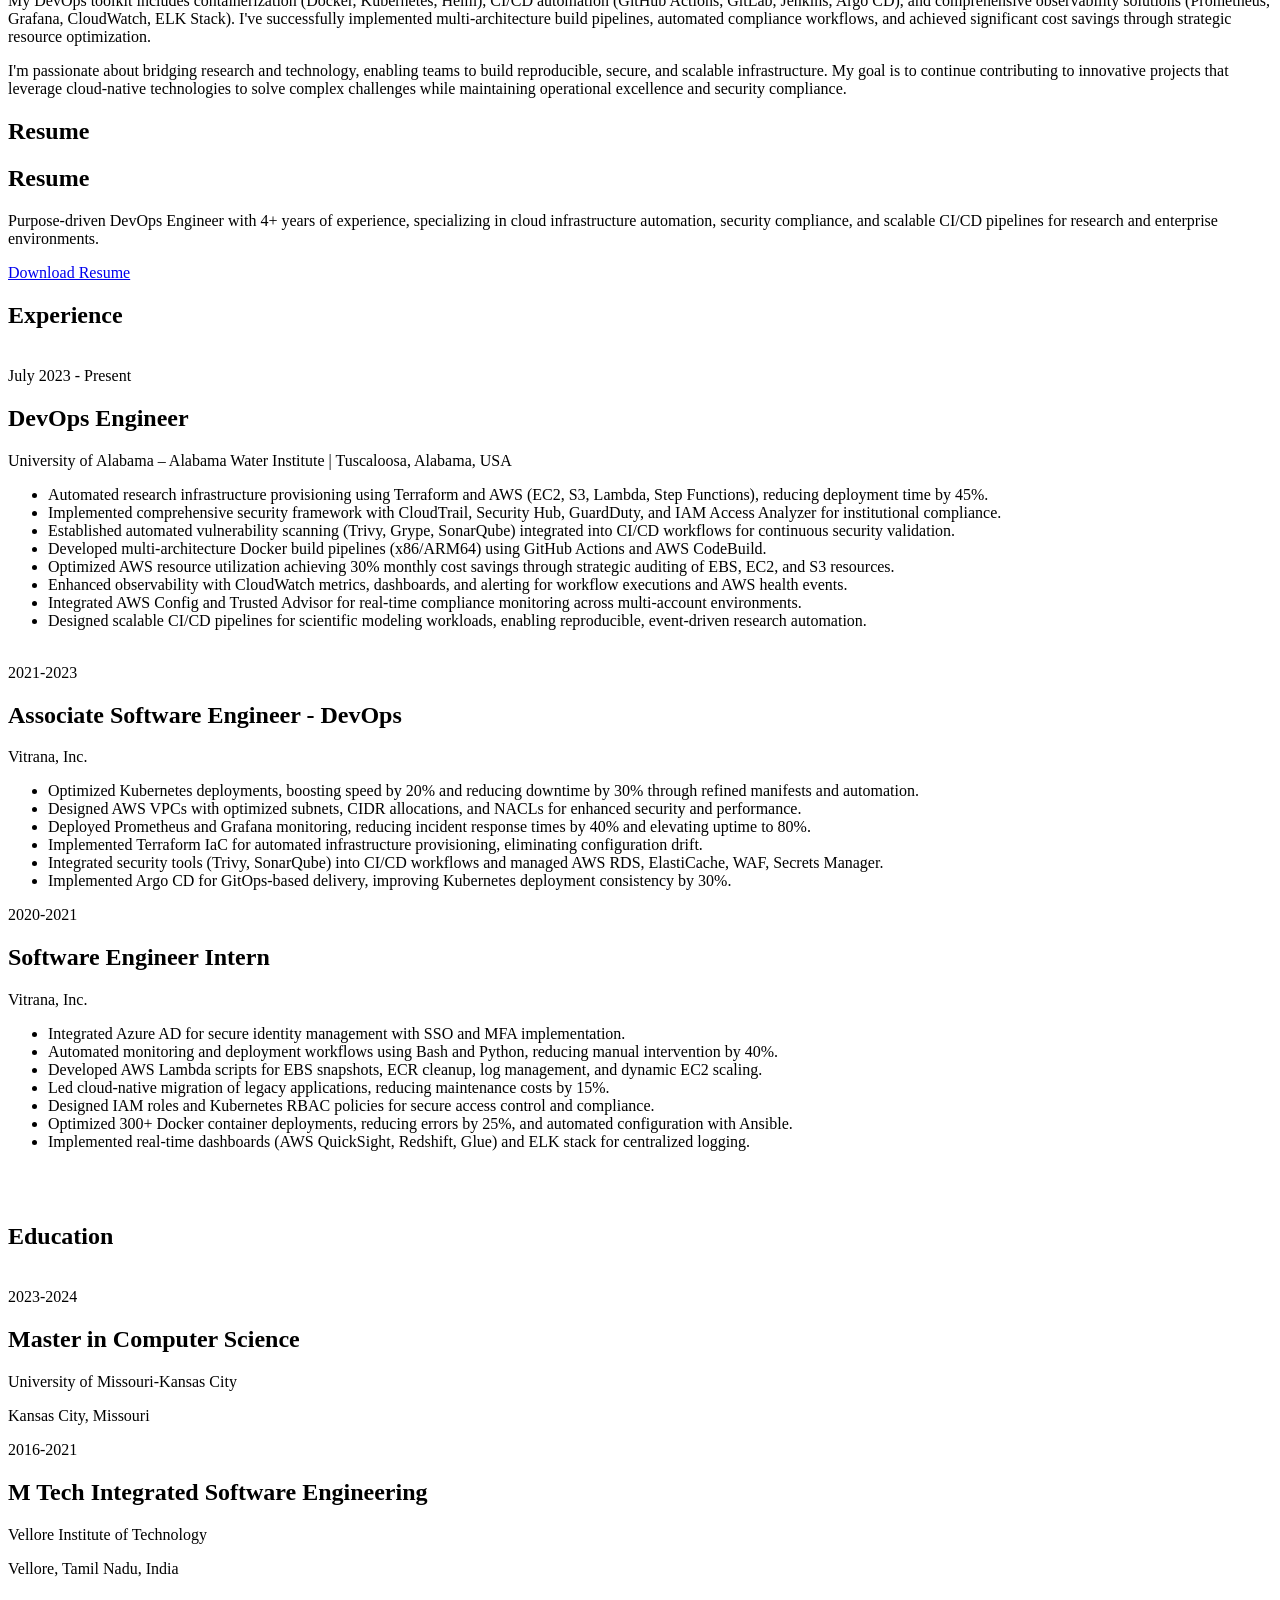
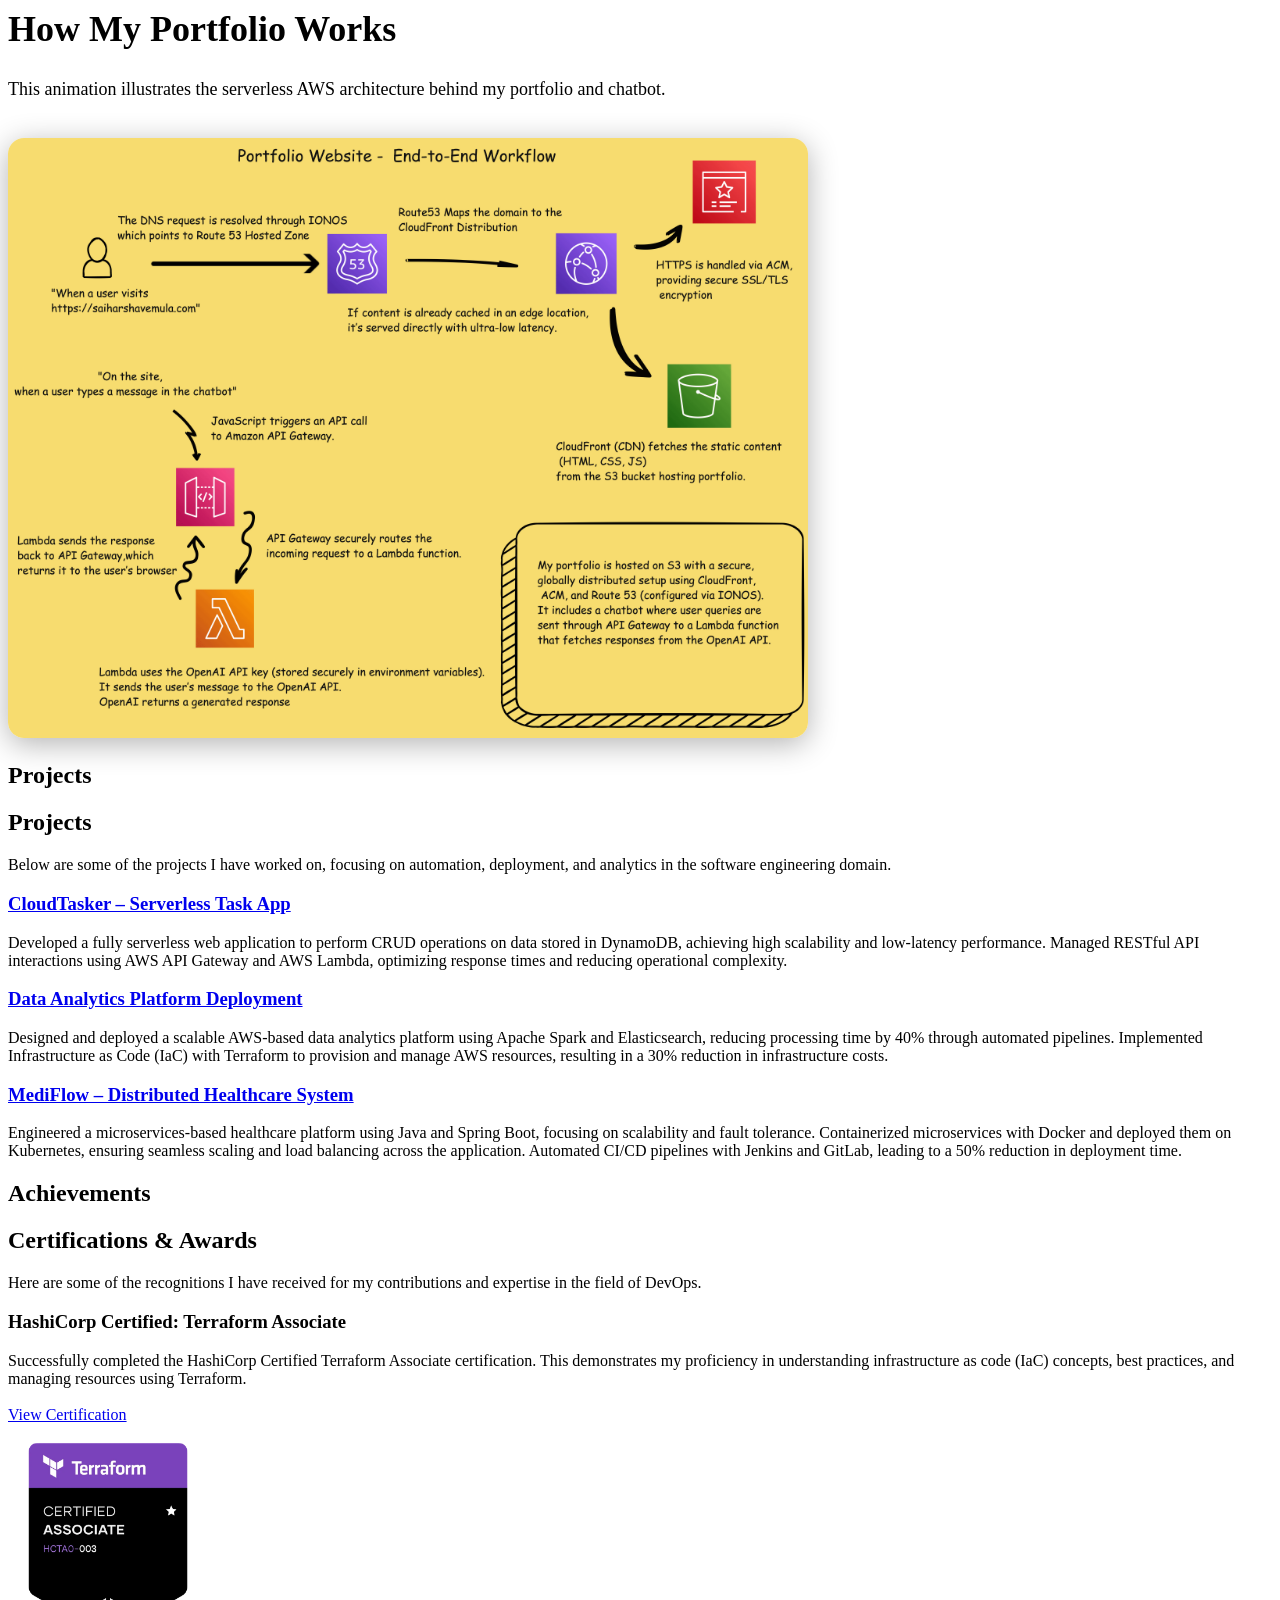
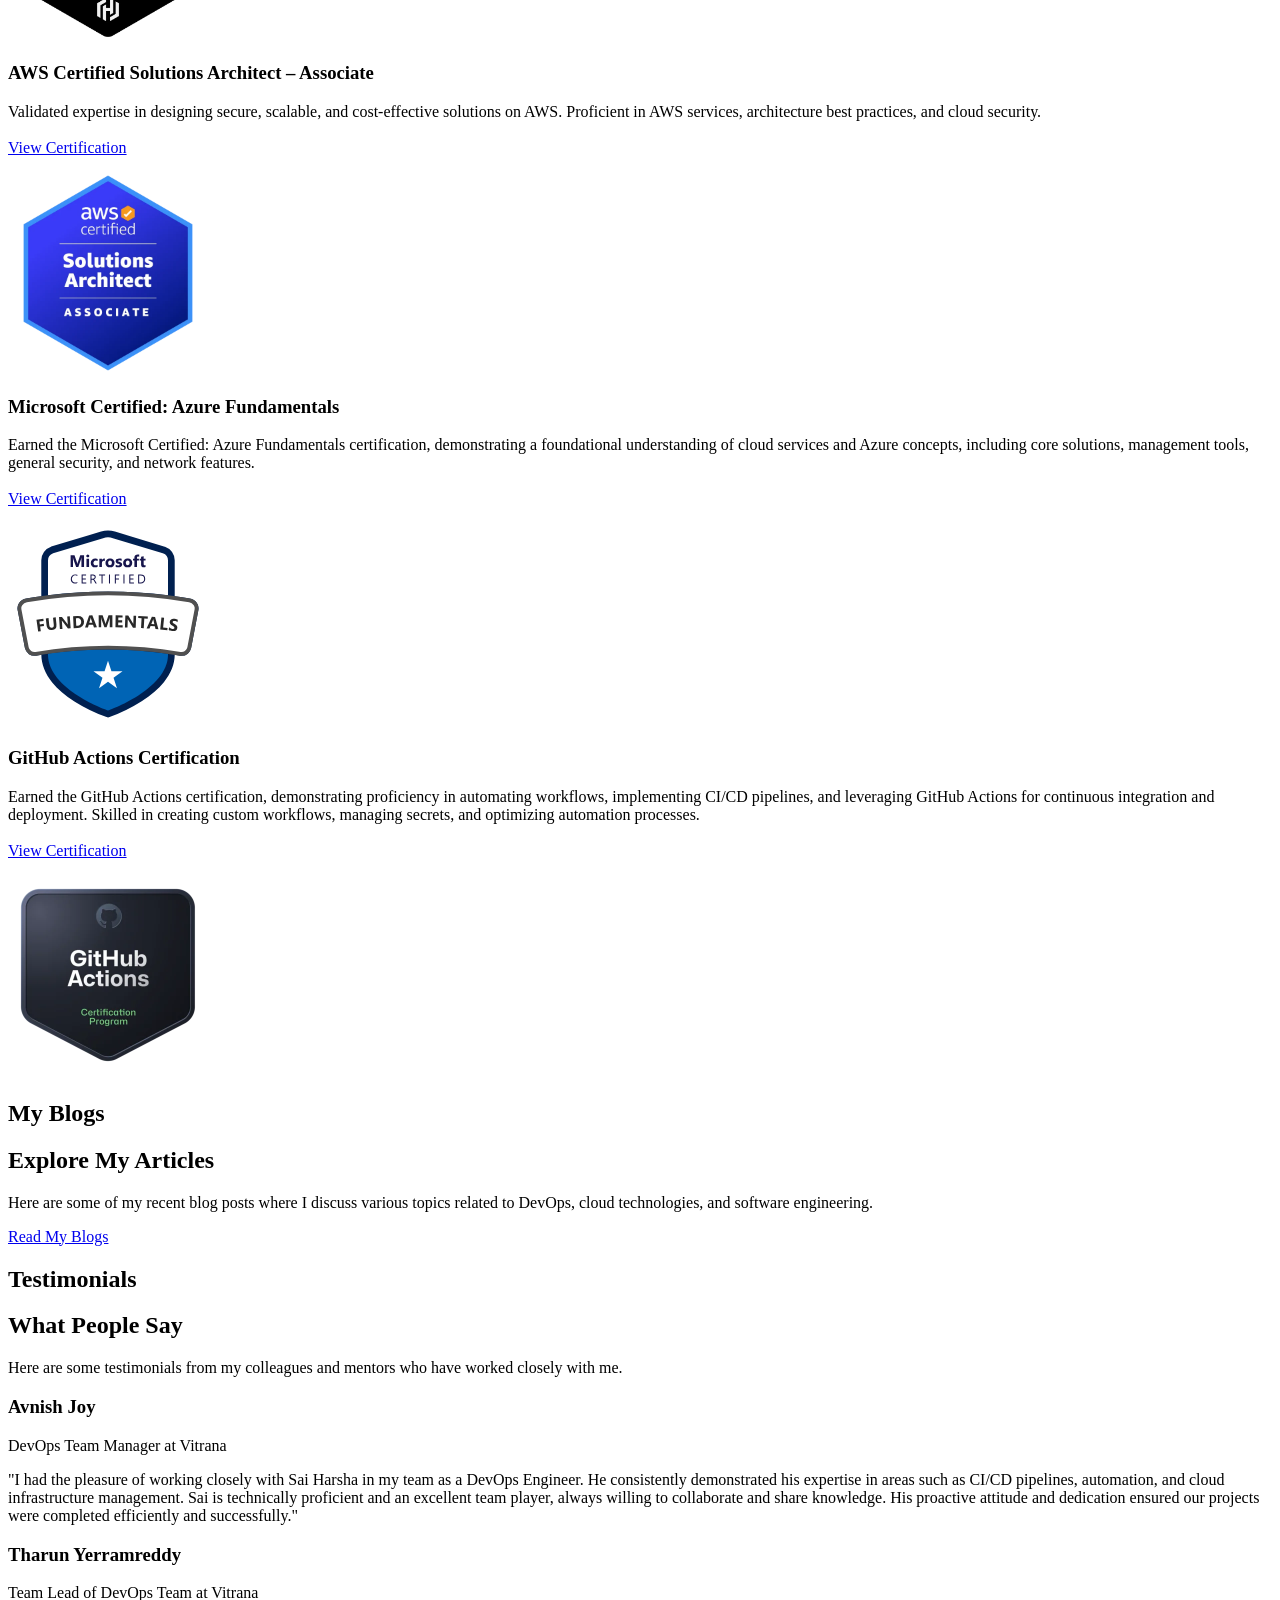
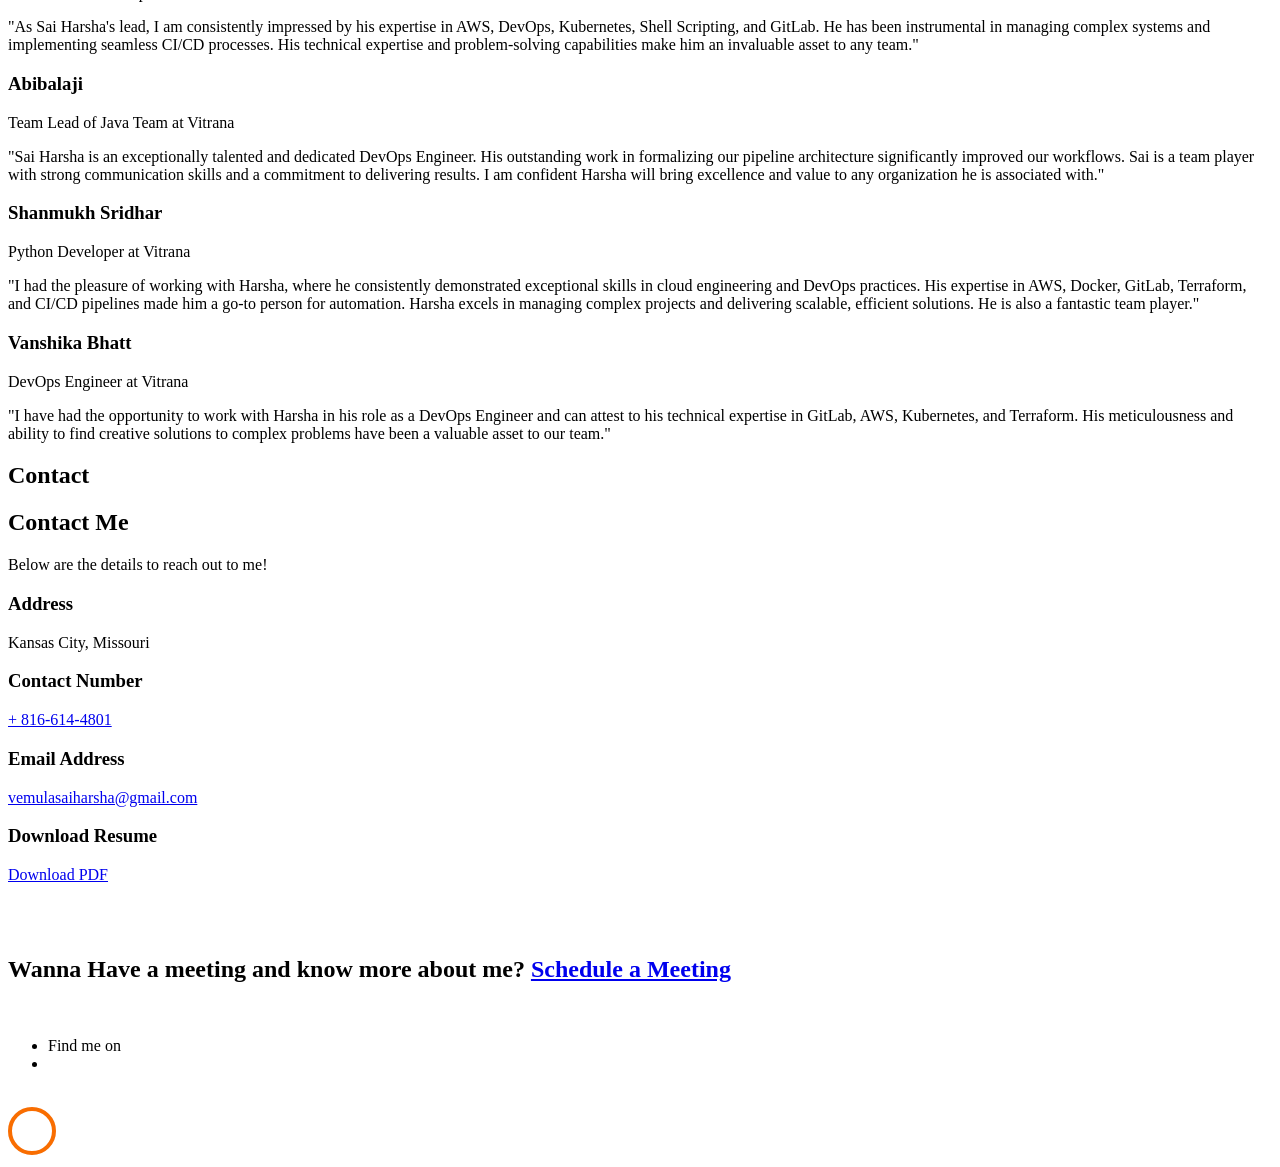
==== commit 258061bd: "Update meta description: Specializing to Expert" ====
--- a/index.html
+++ b/index.html
@@ -7,13 +7,13 @@
 <meta content="width=device-width, initial-scale=1, shrink-to-fit=no" name="viewport"/>
 
 <!-- SEO Meta Tags -->
-<meta name="description" content="Sai Harsha Vemula - DevOps Engineer with 4+ years of experience in AWS, Terraform, Kubernetes, and CI/CD automation. Specializing in cloud infrastructure and security compliance."/>
+<meta name="description" content="Sai Harsha Vemula - DevOps Engineer with 4+ years of experience in AWS, Terraform, Kubernetes, and CI/CD automation. Expert in cloud infrastructure and security compliance."/>
 <meta name="keywords" content="DevOps Engineer, AWS, Terraform, Kubernetes, Docker, CI/CD, GitHub Actions, Cloud Infrastructure, DevOps Portfolio"/>
 <meta name="author" content="Sai Harsha Vemula"/>
 
 <!-- Open Graph Meta Tags for Social Sharing -->
 <meta property="og:title" content="Sai Harsha Vemula - DevOps Engineer Portfolio"/>
-<meta property="og:description" content="DevOps Engineer with 4+ years of experience in AWS, Terraform, Kubernetes, and CI/CD automation. Specializing in cloud infrastructure and security compliance."/>
+<meta property="og:description" content="DevOps Engineer with 4+ years of experience in AWS, Terraform, Kubernetes, and CI/CD automation. Expert in cloud infrastructure and security compliance."/>
 <meta property="og:image" content="https://saiharshavemula.com/images/about-me.webp"/>
 <meta property="og:url" content="https://saiharshavemula.com"/>
 <meta property="og:type" content="website"/>
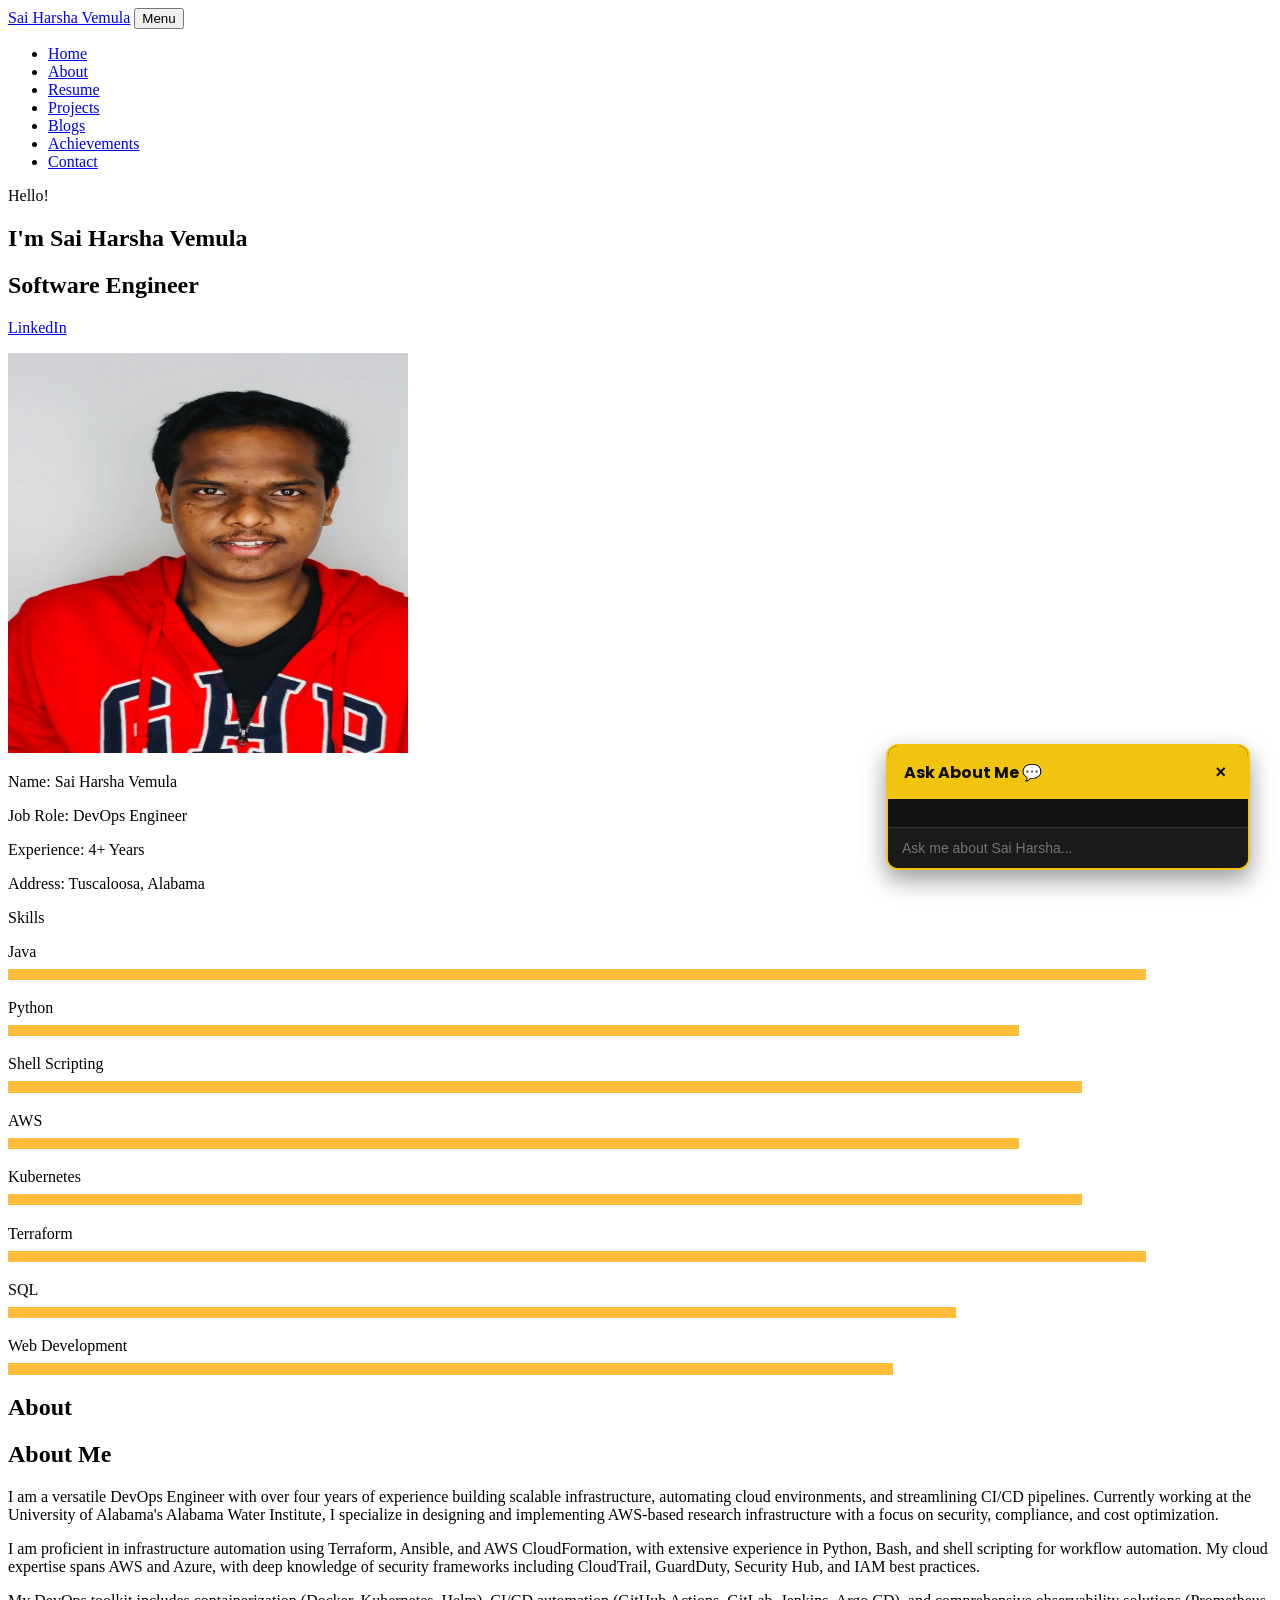
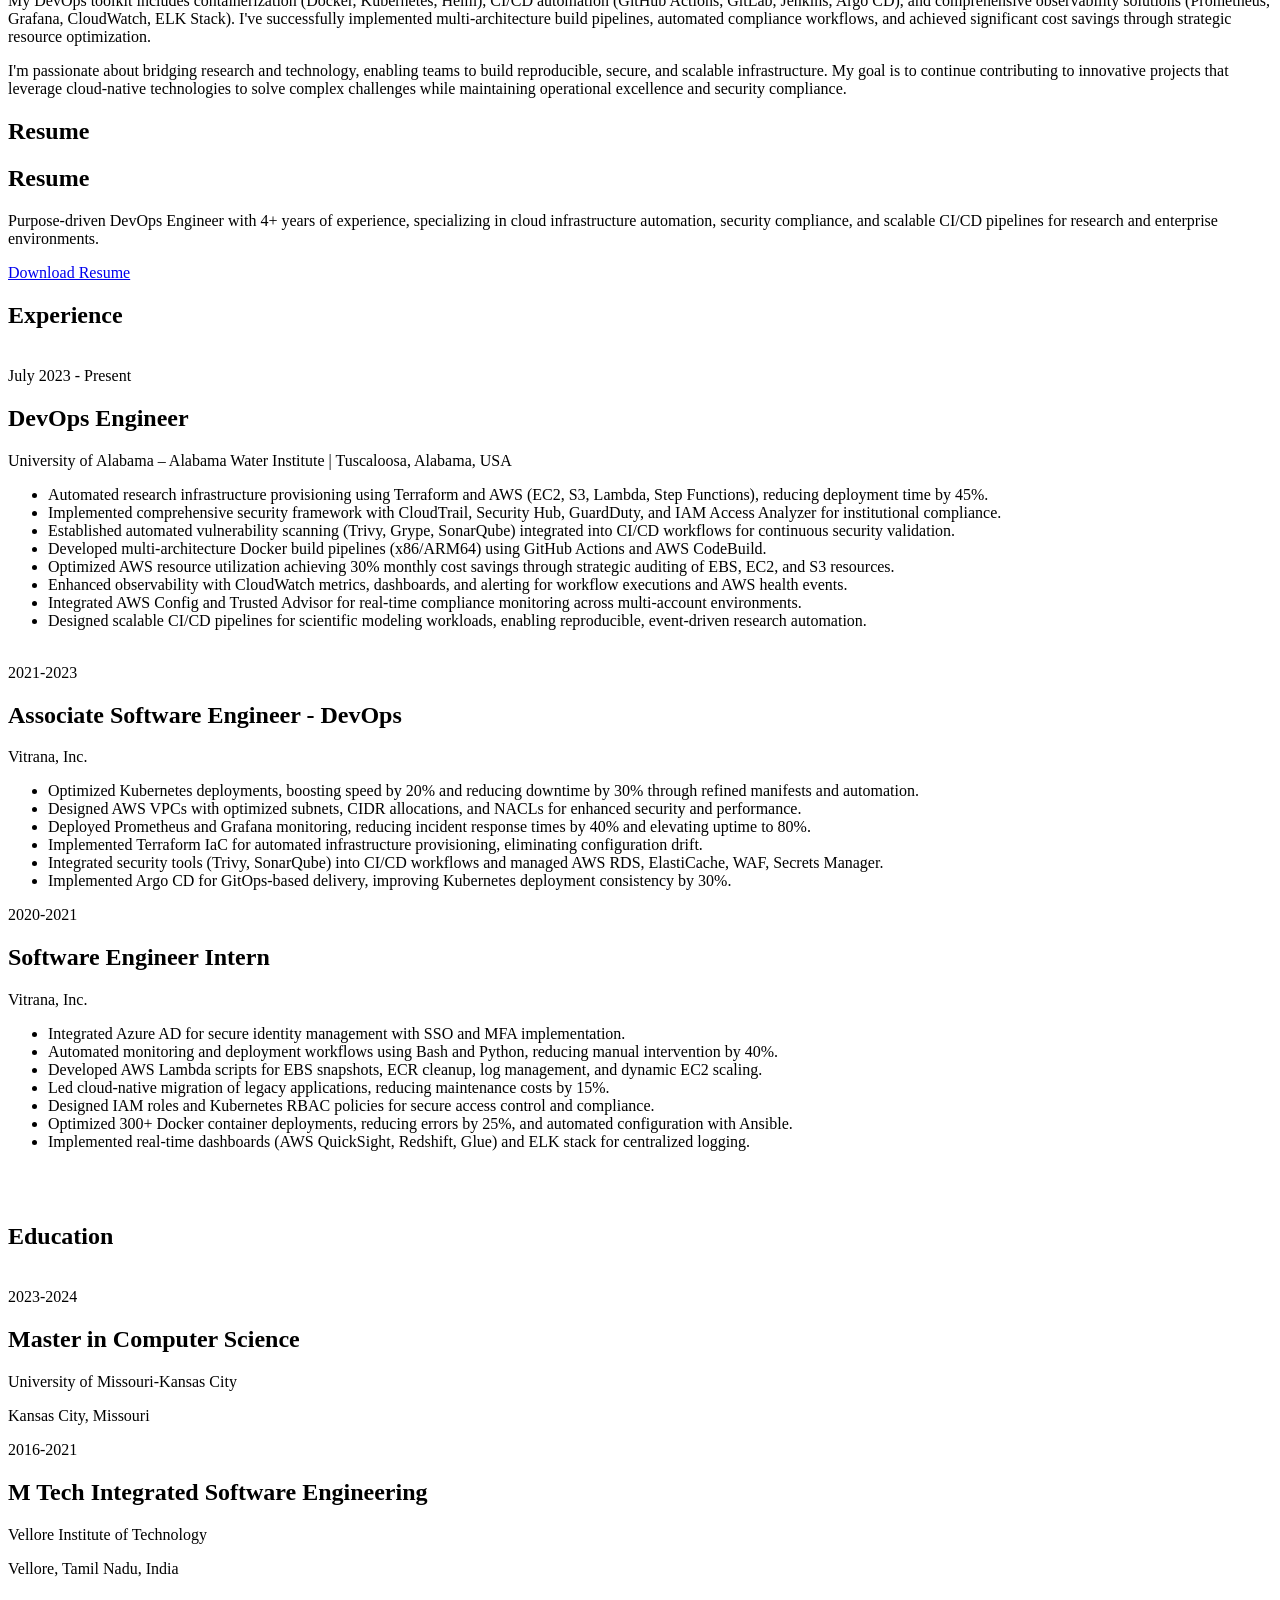
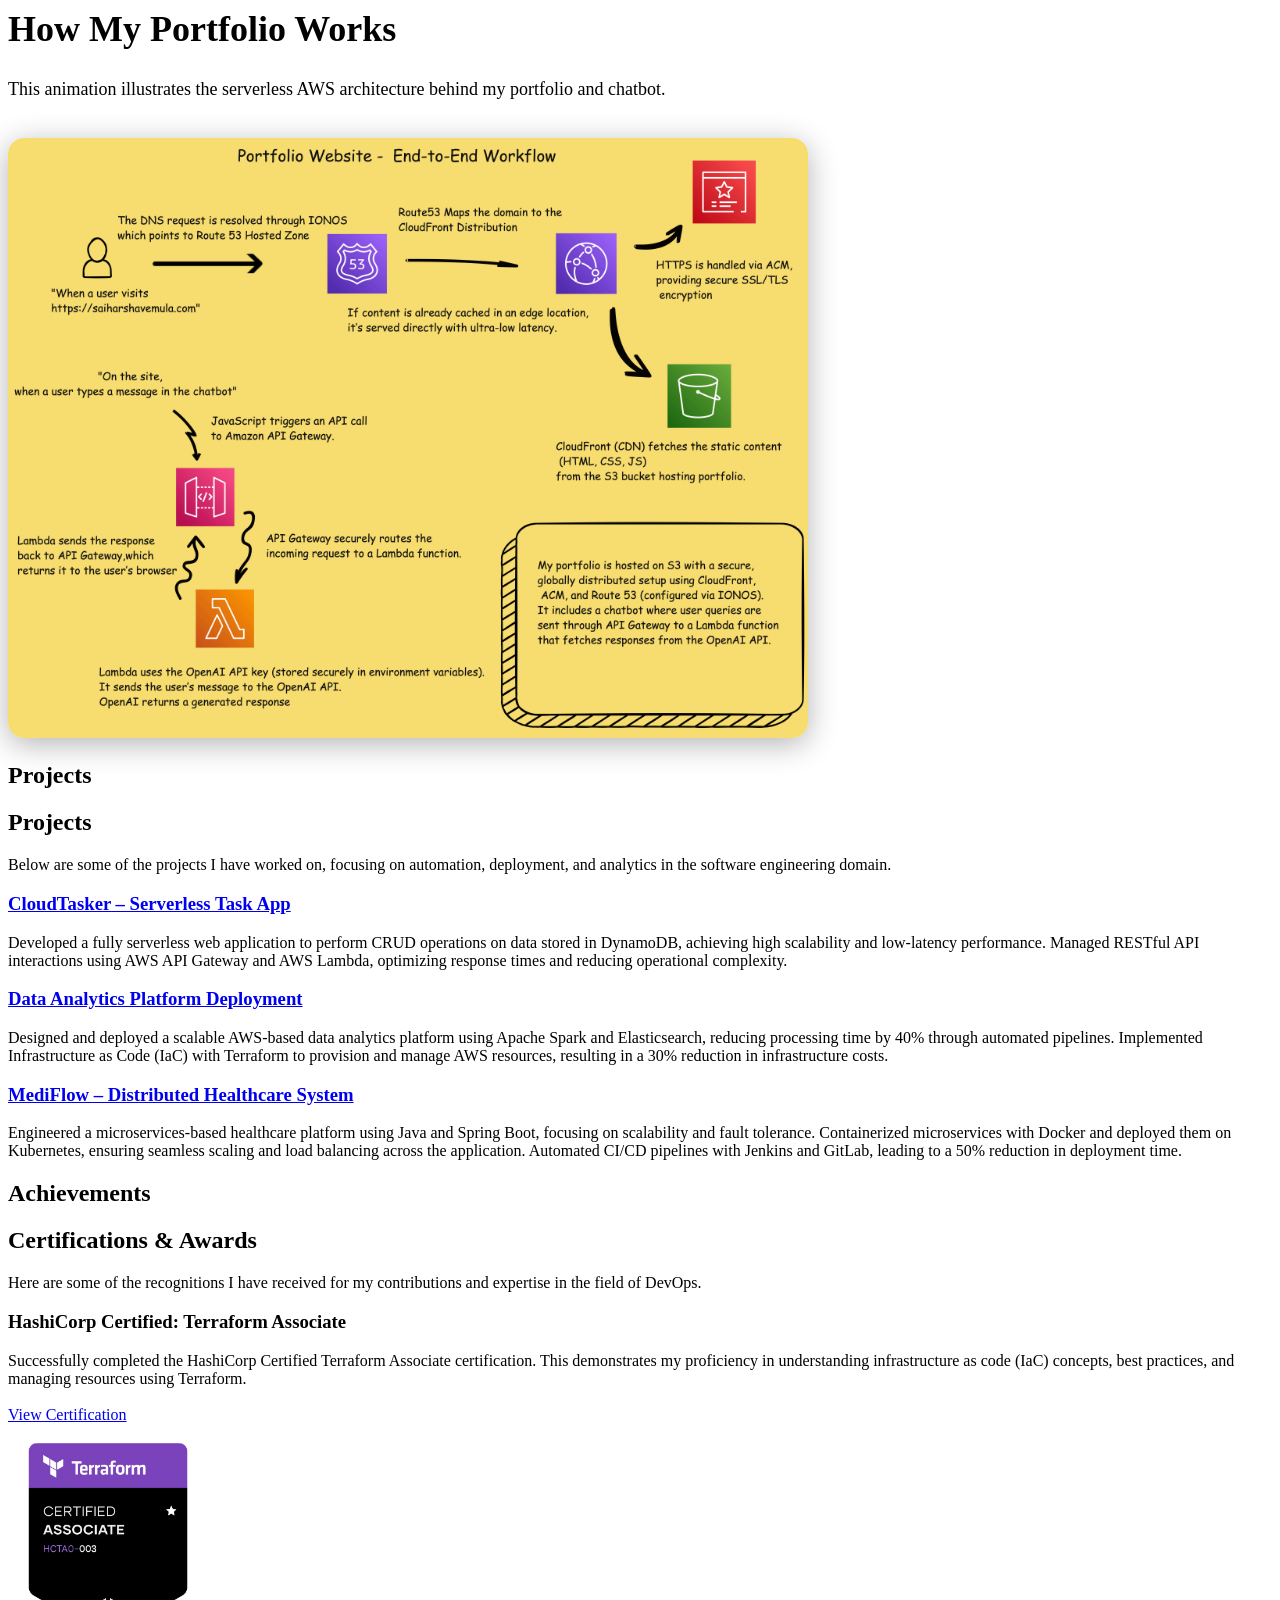
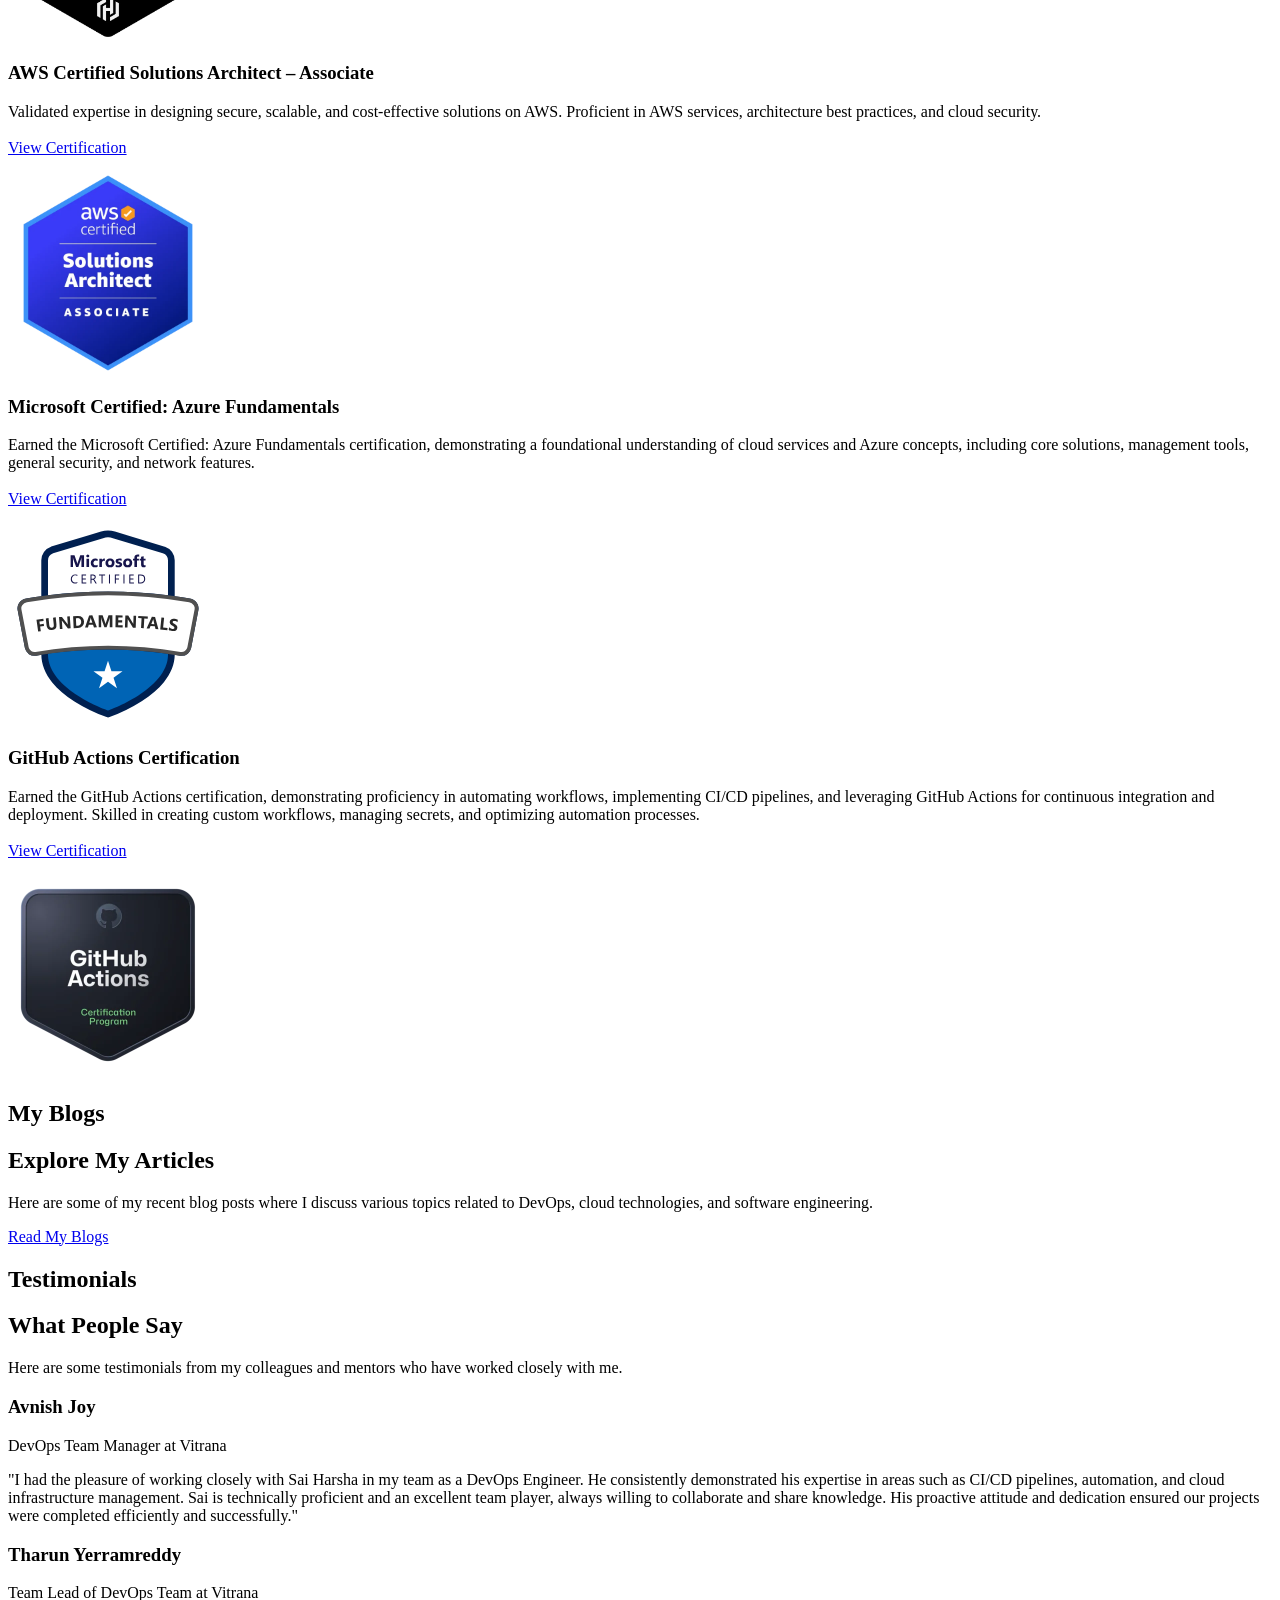
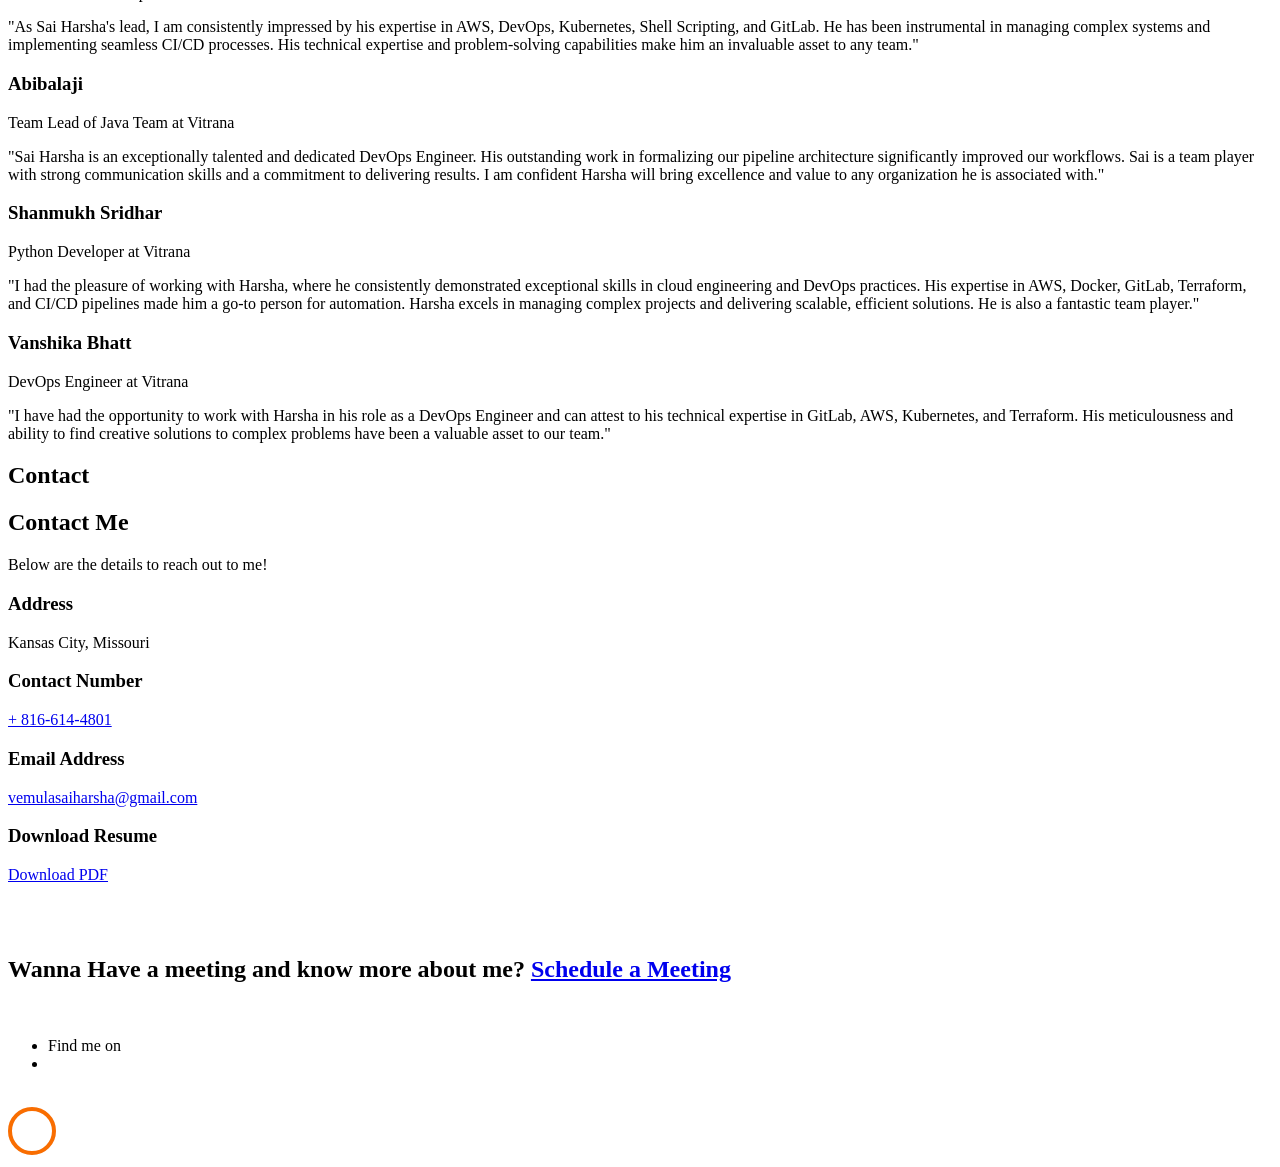
==== commit 03f41077: "Revert meta description back to Specializing" ====
--- a/index.html
+++ b/index.html
@@ -7,13 +7,13 @@
 <meta content="width=device-width, initial-scale=1, shrink-to-fit=no" name="viewport"/>
 
 <!-- SEO Meta Tags -->
-<meta name="description" content="Sai Harsha Vemula - DevOps Engineer with 4+ years of experience in AWS, Terraform, Kubernetes, and CI/CD automation. Expert in cloud infrastructure and security compliance."/>
+<meta name="description" content="Sai Harsha Vemula - DevOps Engineer with 4+ years of experience in AWS, Terraform, Kubernetes, and CI/CD automation. Specializing in cloud infrastructure and security compliance."/>
 <meta name="keywords" content="DevOps Engineer, AWS, Terraform, Kubernetes, Docker, CI/CD, GitHub Actions, Cloud Infrastructure, DevOps Portfolio"/>
 <meta name="author" content="Sai Harsha Vemula"/>
 
 <!-- Open Graph Meta Tags for Social Sharing -->
 <meta property="og:title" content="Sai Harsha Vemula - DevOps Engineer Portfolio"/>
-<meta property="og:description" content="DevOps Engineer with 4+ years of experience in AWS, Terraform, Kubernetes, and CI/CD automation. Expert in cloud infrastructure and security compliance."/>
+<meta property="og:description" content="DevOps Engineer with 4+ years of experience in AWS, Terraform, Kubernetes, and CI/CD automation. Specializing in cloud infrastructure and security compliance."/>
 <meta property="og:image" content="https://saiharshavemula.com/images/about-me.webp"/>
 <meta property="og:url" content="https://saiharshavemula.com"/>
 <meta property="og:type" content="website"/>
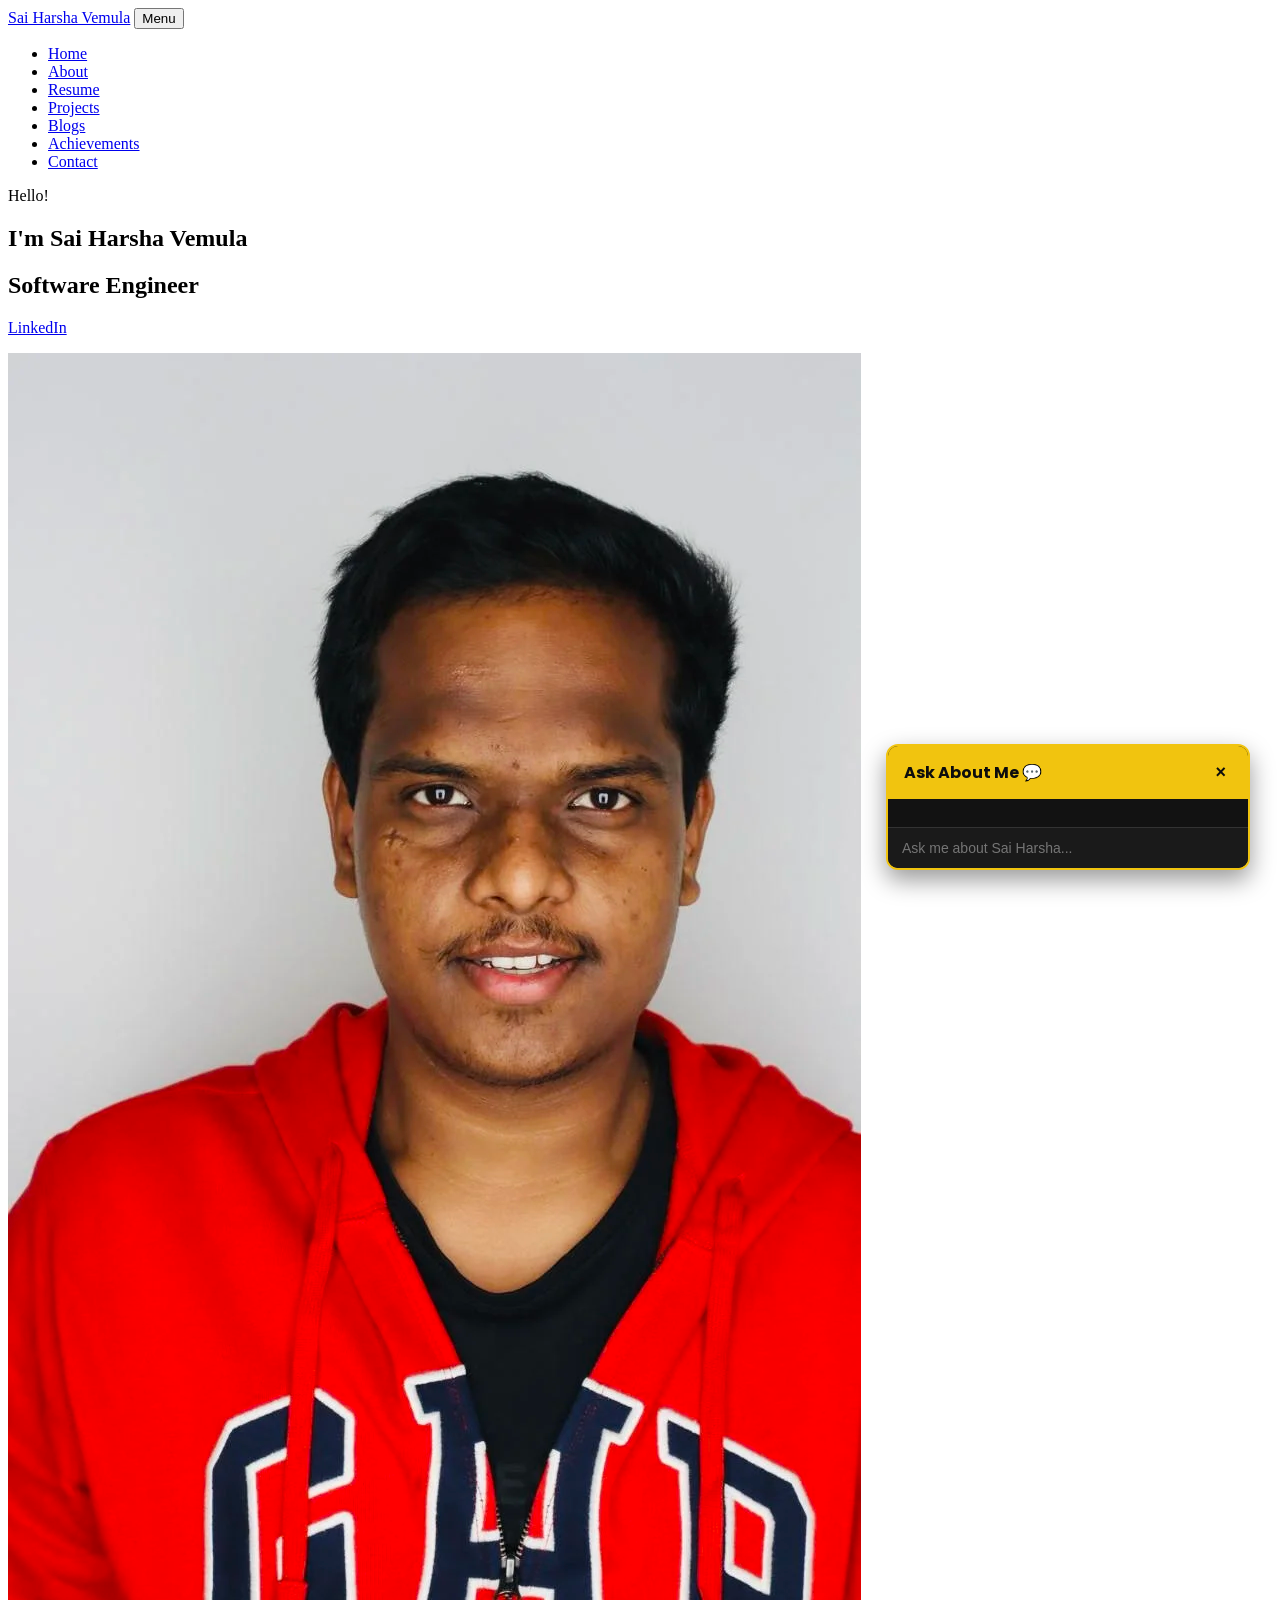
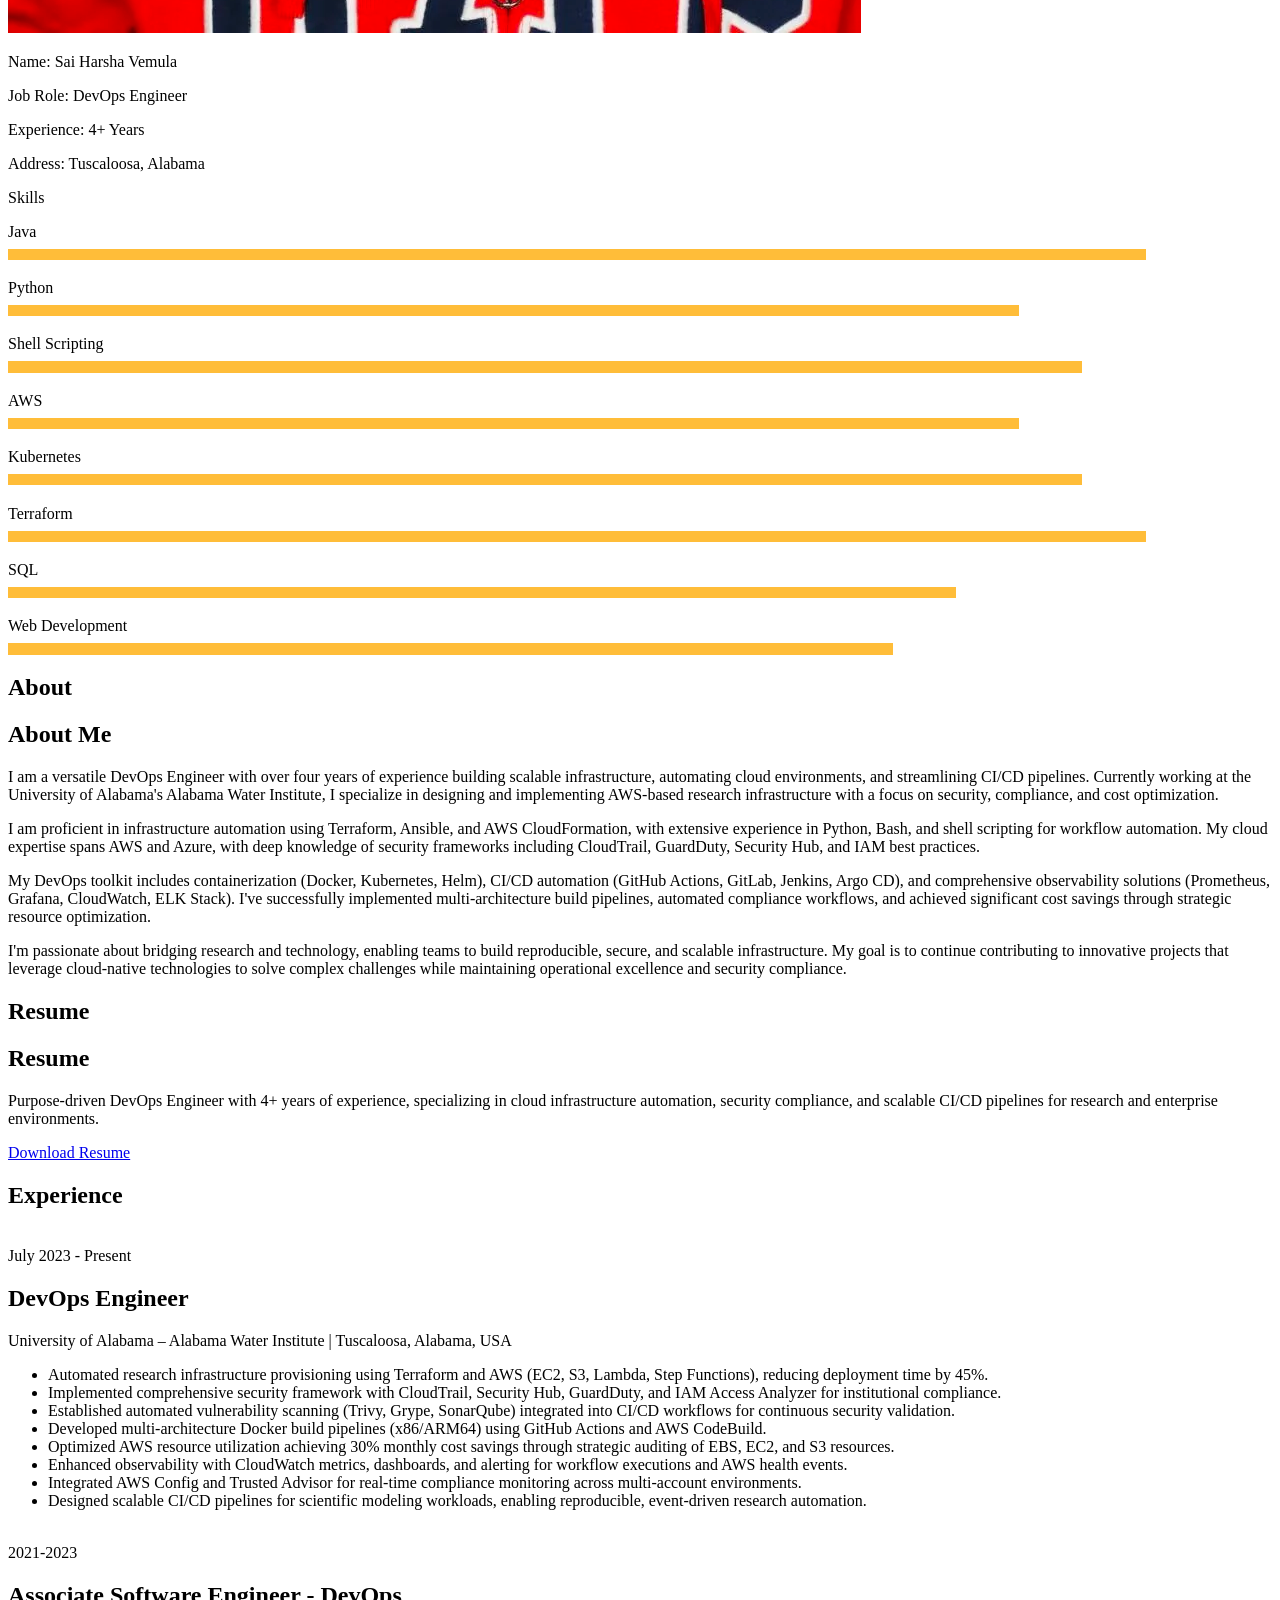
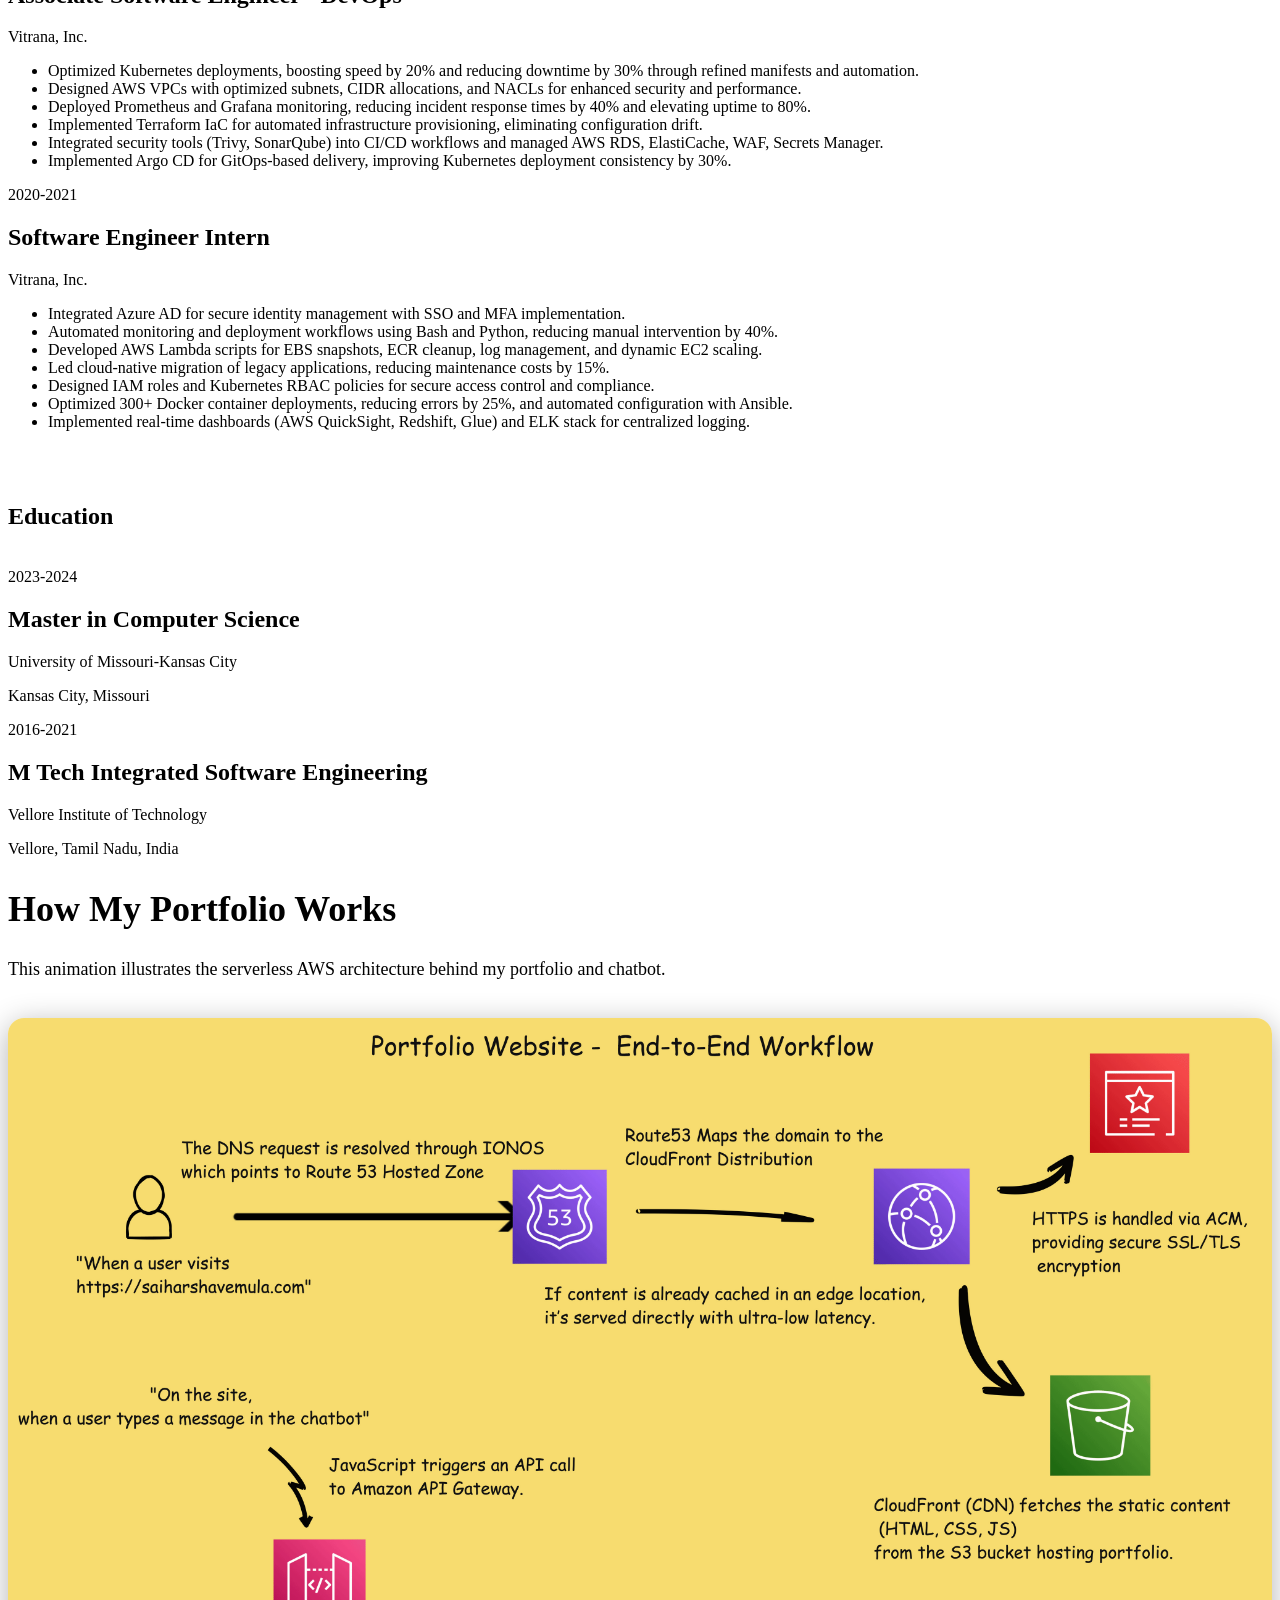
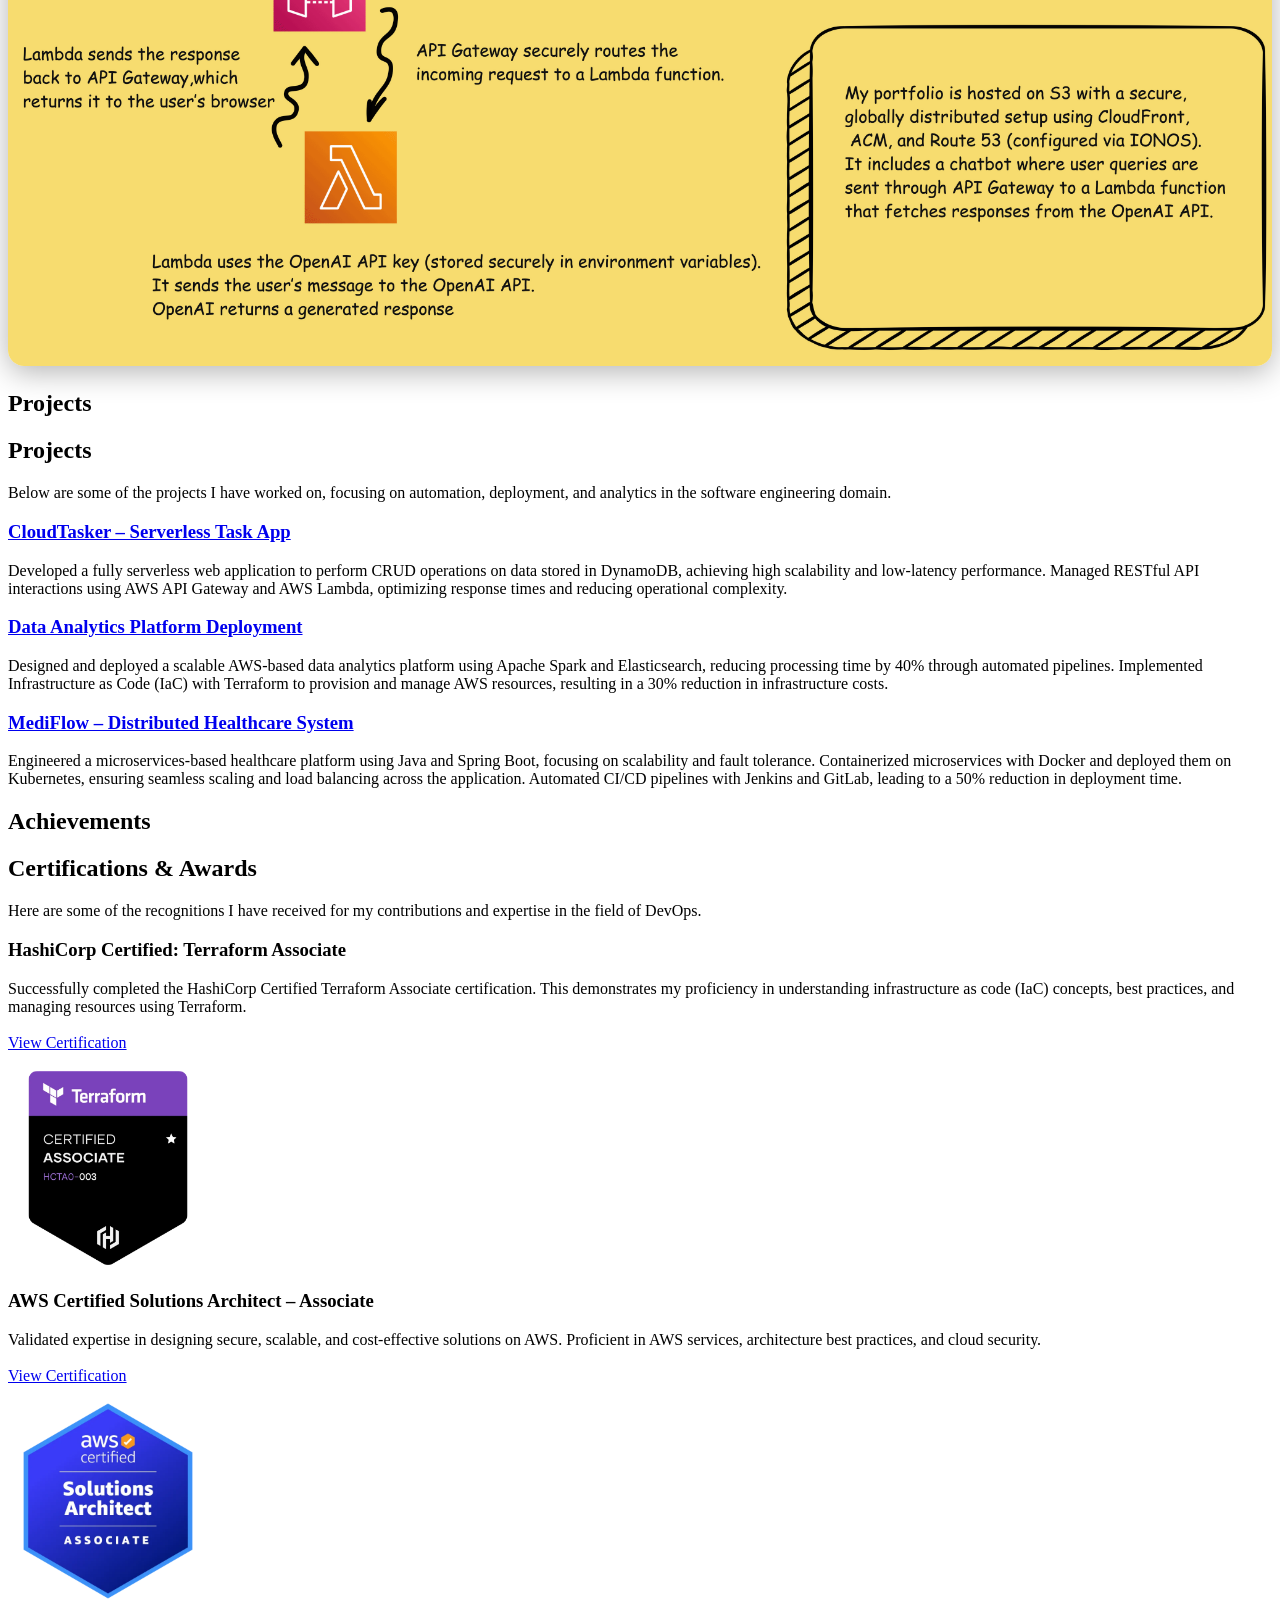
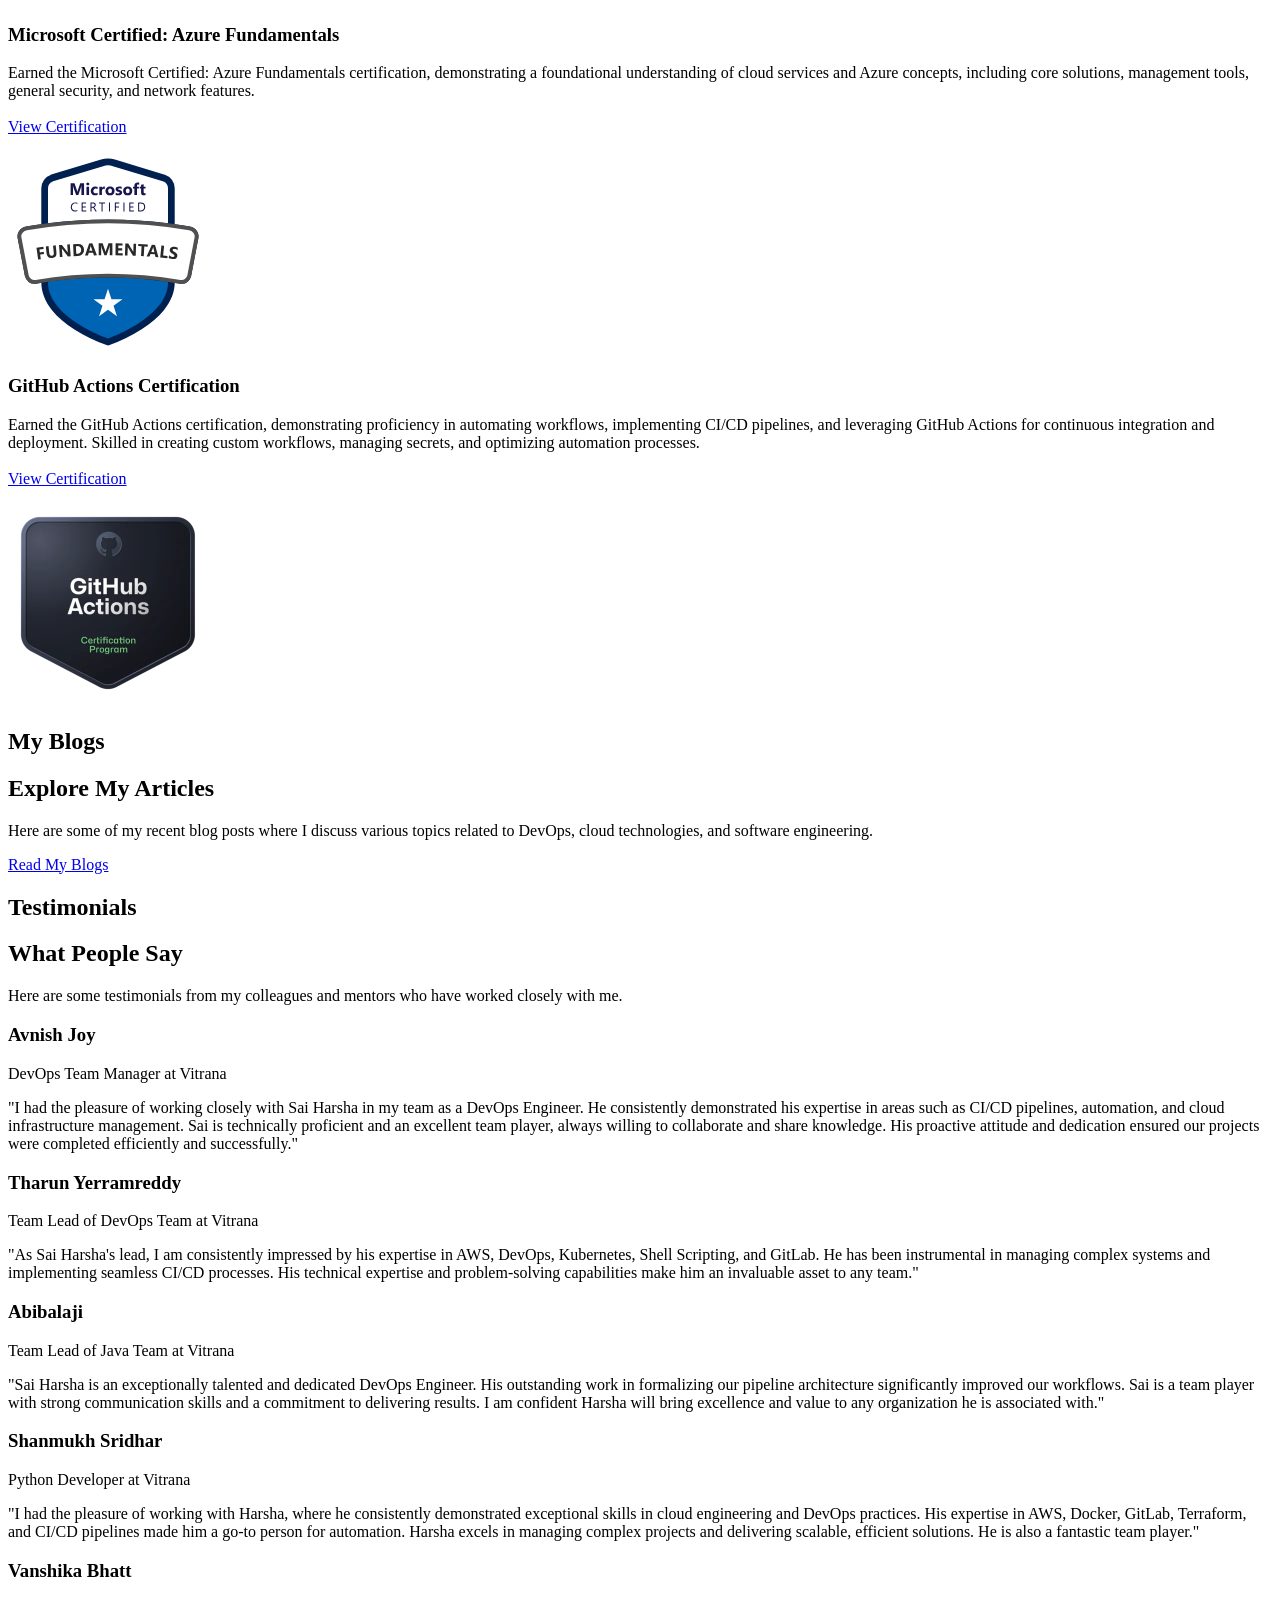
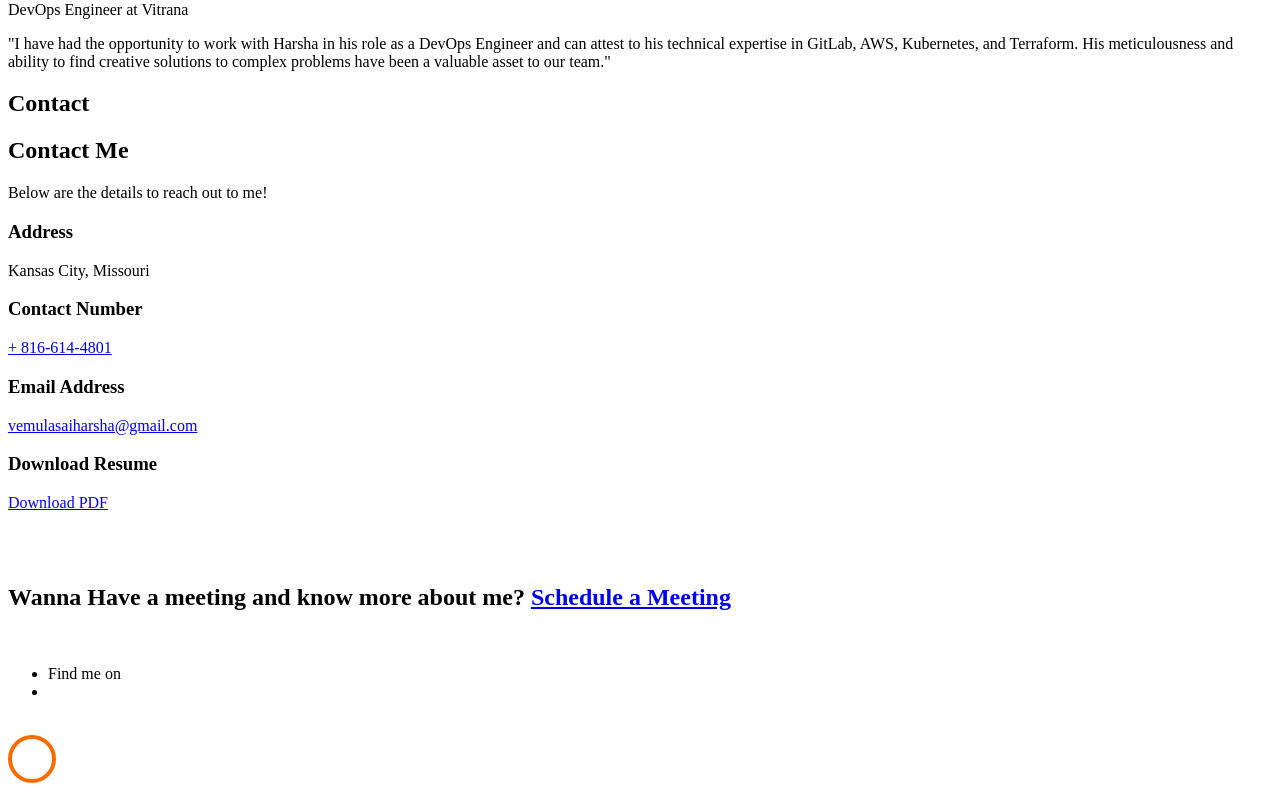
==== commit 5f629b06: "Fix GitHub Actions certification link Updated certification URL to point to the correct Microsoft Le" ====
--- a/index.html
+++ b/index.html
@@ -2,31 +2,9 @@
 
 <html lang="en">
 <head>
-<title>Sai Harsha Vemula - DevOps Engineer Portfolio</title>
+<title>Sai Harsha Vemula Portfolio</title>
 <meta charset="utf-8"/>
 <meta content="width=device-width, initial-scale=1, shrink-to-fit=no" name="viewport"/>
-
-<!-- SEO Meta Tags -->
-<meta name="description" content="Sai Harsha Vemula - DevOps Engineer with 4+ years of experience in AWS, Terraform, Kubernetes, and CI/CD automation. Specializing in cloud infrastructure and security compliance."/>
-<meta name="keywords" content="DevOps Engineer, AWS, Terraform, Kubernetes, Docker, CI/CD, GitHub Actions, Cloud Infrastructure, DevOps Portfolio"/>
-<meta name="author" content="Sai Harsha Vemula"/>
-
-<!-- Open Graph Meta Tags for Social Sharing -->
-<meta property="og:title" content="Sai Harsha Vemula - DevOps Engineer Portfolio"/>
-<meta property="og:description" content="DevOps Engineer with 4+ years of experience in AWS, Terraform, Kubernetes, and CI/CD automation. Specializing in cloud infrastructure and security compliance."/>
-<meta property="og:image" content="https://saiharshavemula.com/images/about-me.webp"/>
-<meta property="og:url" content="https://saiharshavemula.com"/>
-<meta property="og:type" content="website"/>
-
-<!-- Twitter Card Meta Tags -->
-<meta name="twitter:card" content="summary_large_image"/>
-<meta name="twitter:title" content="Sai Harsha Vemula - DevOps Engineer Portfolio"/>
-<meta name="twitter:description" content="DevOps Engineer with 4+ years of experience in AWS, Terraform, Kubernetes, and CI/CD automation."/>
-<meta name="twitter:image" content="https://saiharshavemula.com/images/about-me.webp"/>
-
-<!-- Preload critical fonts -->
-<link rel="preconnect" href="https://fonts.googleapis.com"/>
-<link rel="preconnect" href="https://fonts.gstatic.com" crossorigin/>
 <link href="https://fonts.googleapis.com/css?family=Poppins:100,200,300,400,500,600,700,800,900" rel="stylesheet"/>
 <link href="css/open-iconic-bootstrap.min.css" rel="stylesheet"/>
 <link href="css/animate.css" rel="stylesheet"/>
@@ -166,7 +144,7 @@
 <div class="row">
 <div class="col-sm-6 col-md-5">
 <div class="about-img">
-<img alt="Sai Harsha Vemula - DevOps Engineer" class="img-fluid rounded b-shadow-a" src="images/about-me.webp" width="400" height="400"/>
+<img alt="" class="img-fluid rounded b-shadow-a" src="images/about-me.webp"/>
 </div>
 </div>
 <div class="col-sm-6 col-md-7">
@@ -231,26 +209,6 @@
 </div>
 </div>
 </section>
-
-<style>
-/* Smooth scroll behavior */
-html {
-  scroll-behavior: smooth;
-}
-
-/* Improved focus states for accessibility */
-a:focus, button:focus, input:focus {
-  outline: 2px solid #ffbd39;
-  outline-offset: 2px;
-}
-
-/* Better button hover states */
-.btn:hover {
-  transform: translateY(-2px);
-  transition: all 0.3s ease;
-}
-</style>
-
 <!-- Resume Section -->
 <section class="ftco-section ftco-no-pb" id="resume-section">
 <div class="container">
@@ -367,7 +325,7 @@
       <div class="col-md-10 text-center">
         <h2 class="mb-4" style="font-size: 36px;">How My Portfolio Works</h2>
         <p style="font-size: 18px;">This animation illustrates the serverless AWS architecture behind my portfolio and chatbot.</p>
-        <img src="images/portfolio-workflow.gif" alt="AWS Serverless Architecture - Portfolio Workflow Diagram" class="img-fluid" loading="lazy" style="max-width: 100%; height: auto; border-radius: 16px; box-shadow: 0 6px 30px rgba(0,0,0,0.3); margin-top: 20px;" width="800" height="600"/>
+        <img src="images/portfolio-workflow.gif" alt="Portfolio Workflow GIF" class="img-fluid" style="max-width: 100%; height: auto; border-radius: 16px; box-shadow: 0 6px 30px rgba(0,0,0,0.3); margin-top: 20px;"/>
       </div>
     </div>
   </div>
@@ -471,7 +429,7 @@
 </div>
 </div>
 <div class="col-md-4 ftco-animate text-center">
-<img alt="Microsoft Certified Azure Fundamentals Badge" class="img-fluid" src="images/microsoft-certified-fundamentals-badge.svg" loading="lazy" style="max-width: 200px;" width="200" height="200"/>
+<img alt="Microsoft Certified Fundamentals Badge" class="img-fluid" src="images/microsoft-certified-fundamentals-badge.svg" style="max-width: 200px;"/>
 </div>
 </div>
 <!-- GitHub Actions Certification -->
@@ -482,12 +440,12 @@
 <p>
                 Earned the GitHub Actions certification, demonstrating proficiency in automating workflows, implementing CI/CD pipelines, and leveraging GitHub Actions for continuous integration and deployment. Skilled in creating custom workflows, managing secrets, and optimizing automation processes.
                 <br/><br/>
-<a aria-label="View GitHub Actions Certification" class="btn btn-primary py-3 px-4" href="https://learn.microsoft.com/en-gb/users/harshavemula-8038/credentials/d75543dbbfd14732?ref=https%3A%2F%2Fwww.linkedin.com%2F" target="_blank">View Certification</a>
+<a aria-label="View GitHub Actions Certification" class="btn btn-primary py-3 px-4" href="https://learn.microsoft.com/en-gb/users/saiharshavemula-8479/credentials/6f49d5290d133059?ref=https%3A%2F%2Fwww.linkedin.com%2F" target="_blank">View Certification</a>
 </p>
 </div>
 </div>
 <div class="col-md-4 ftco-animate text-center">
-<img alt="GitHub Actions Certification Badge" class="img-fluid" src="images/github-actions-badge.webp" loading="lazy" style="max-width: 200px;" width="200" height="200"/>
+<img alt="GitHub Actions Certification Badge" class="img-fluid" src="images/github-actions-badge.webp" style="max-width: 200px;"/>
 </div>
 </div>
 </div>
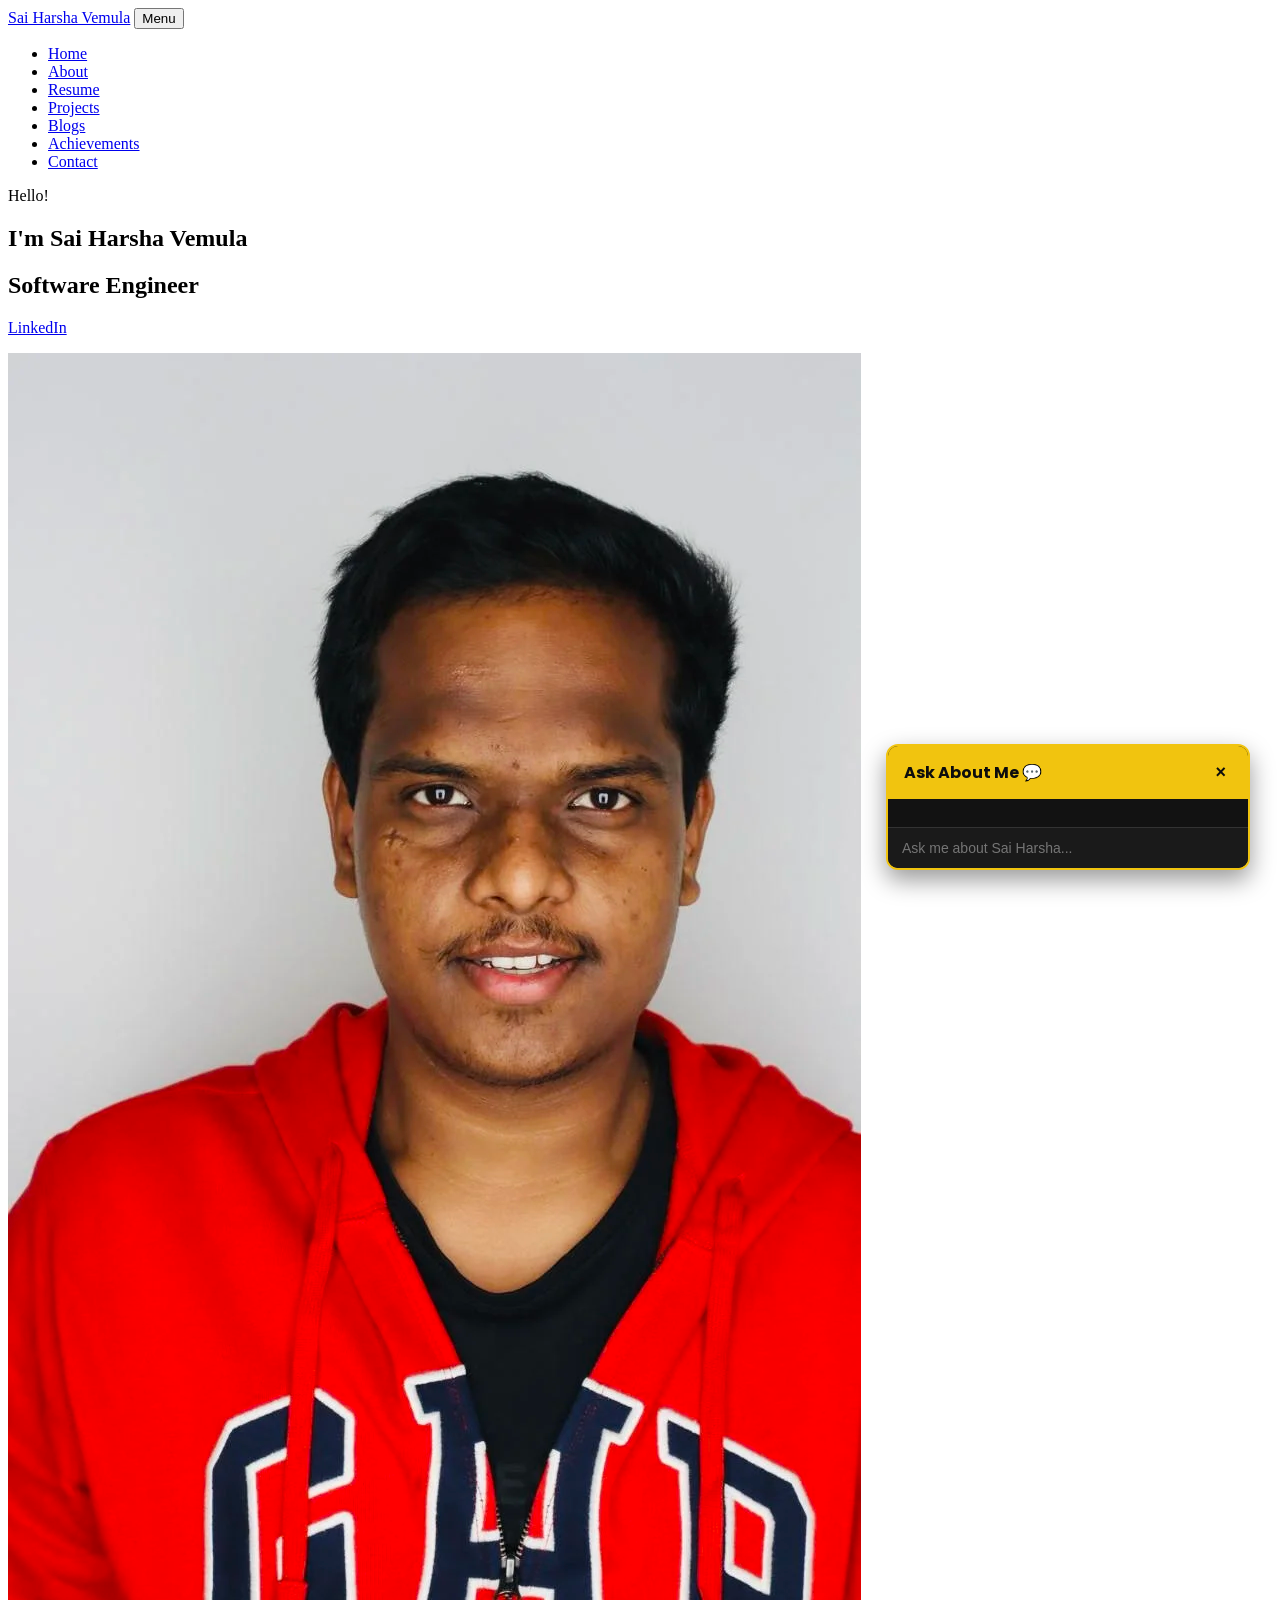
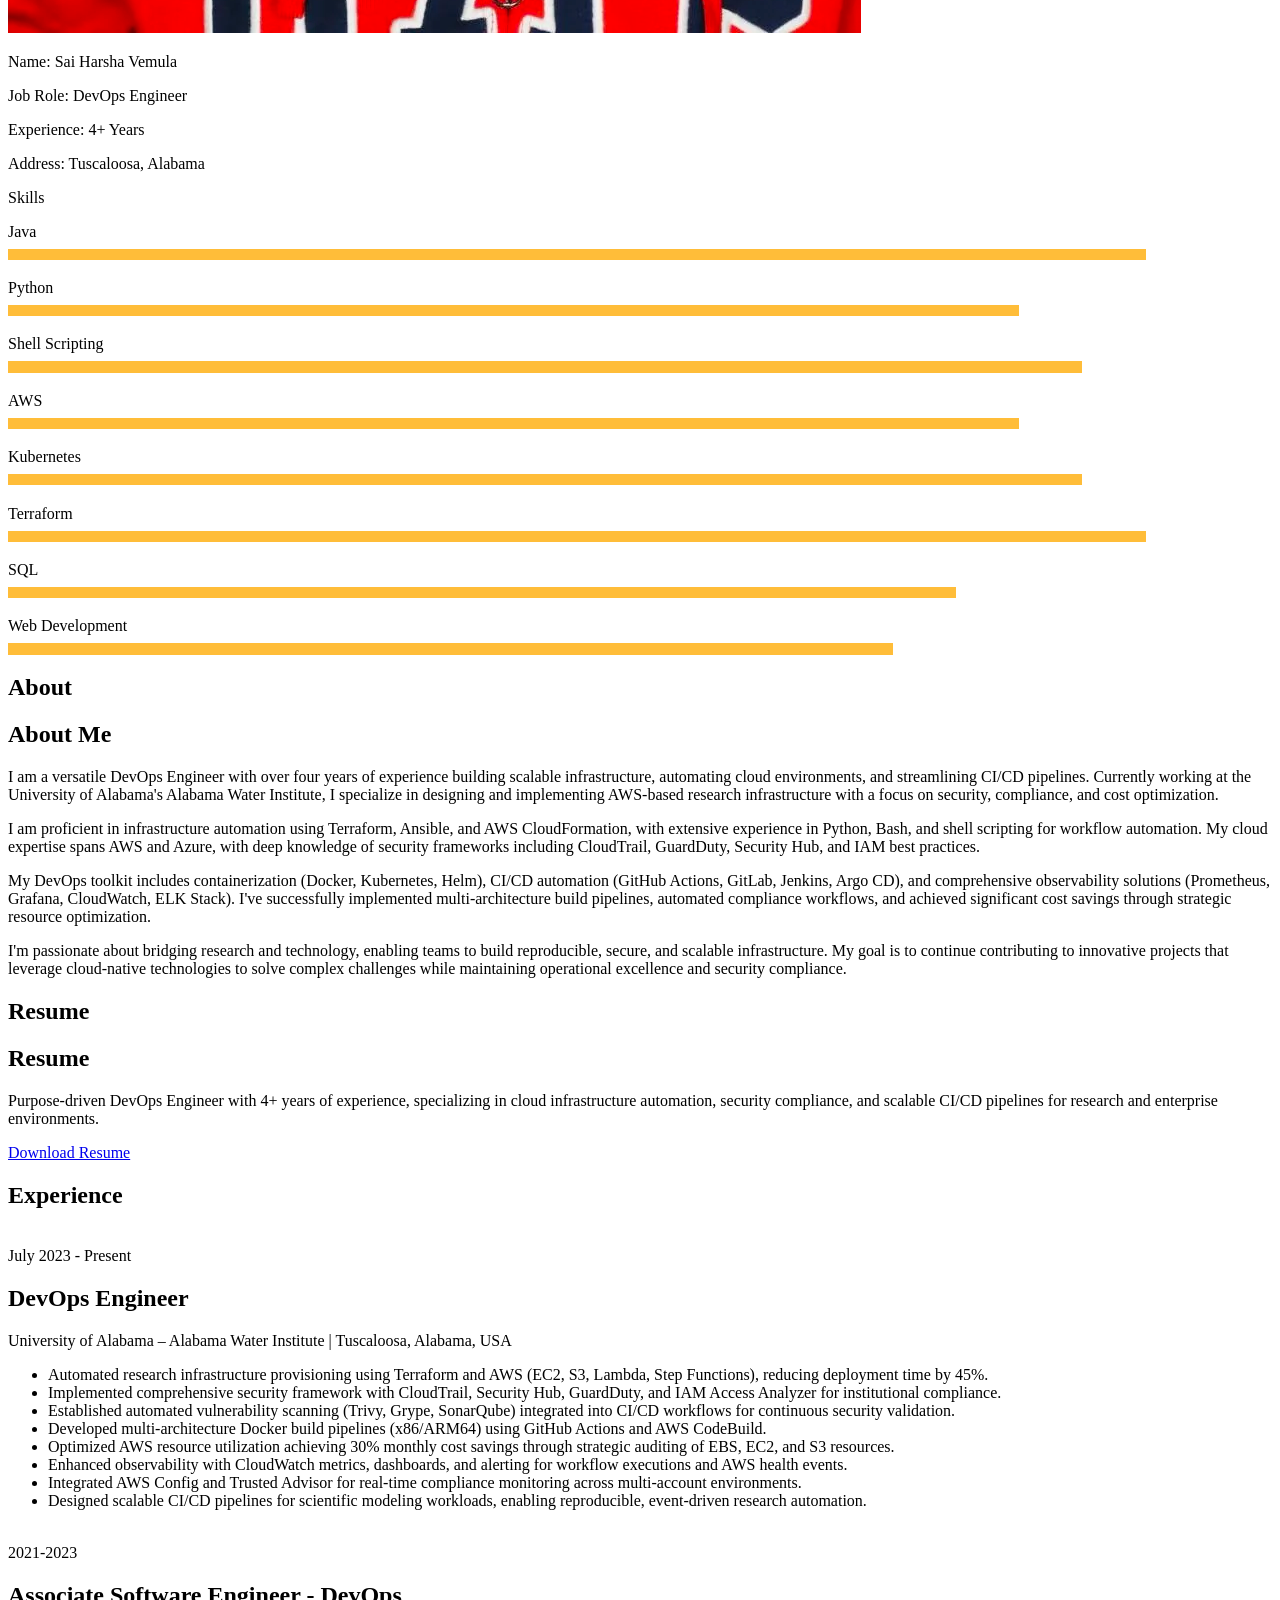
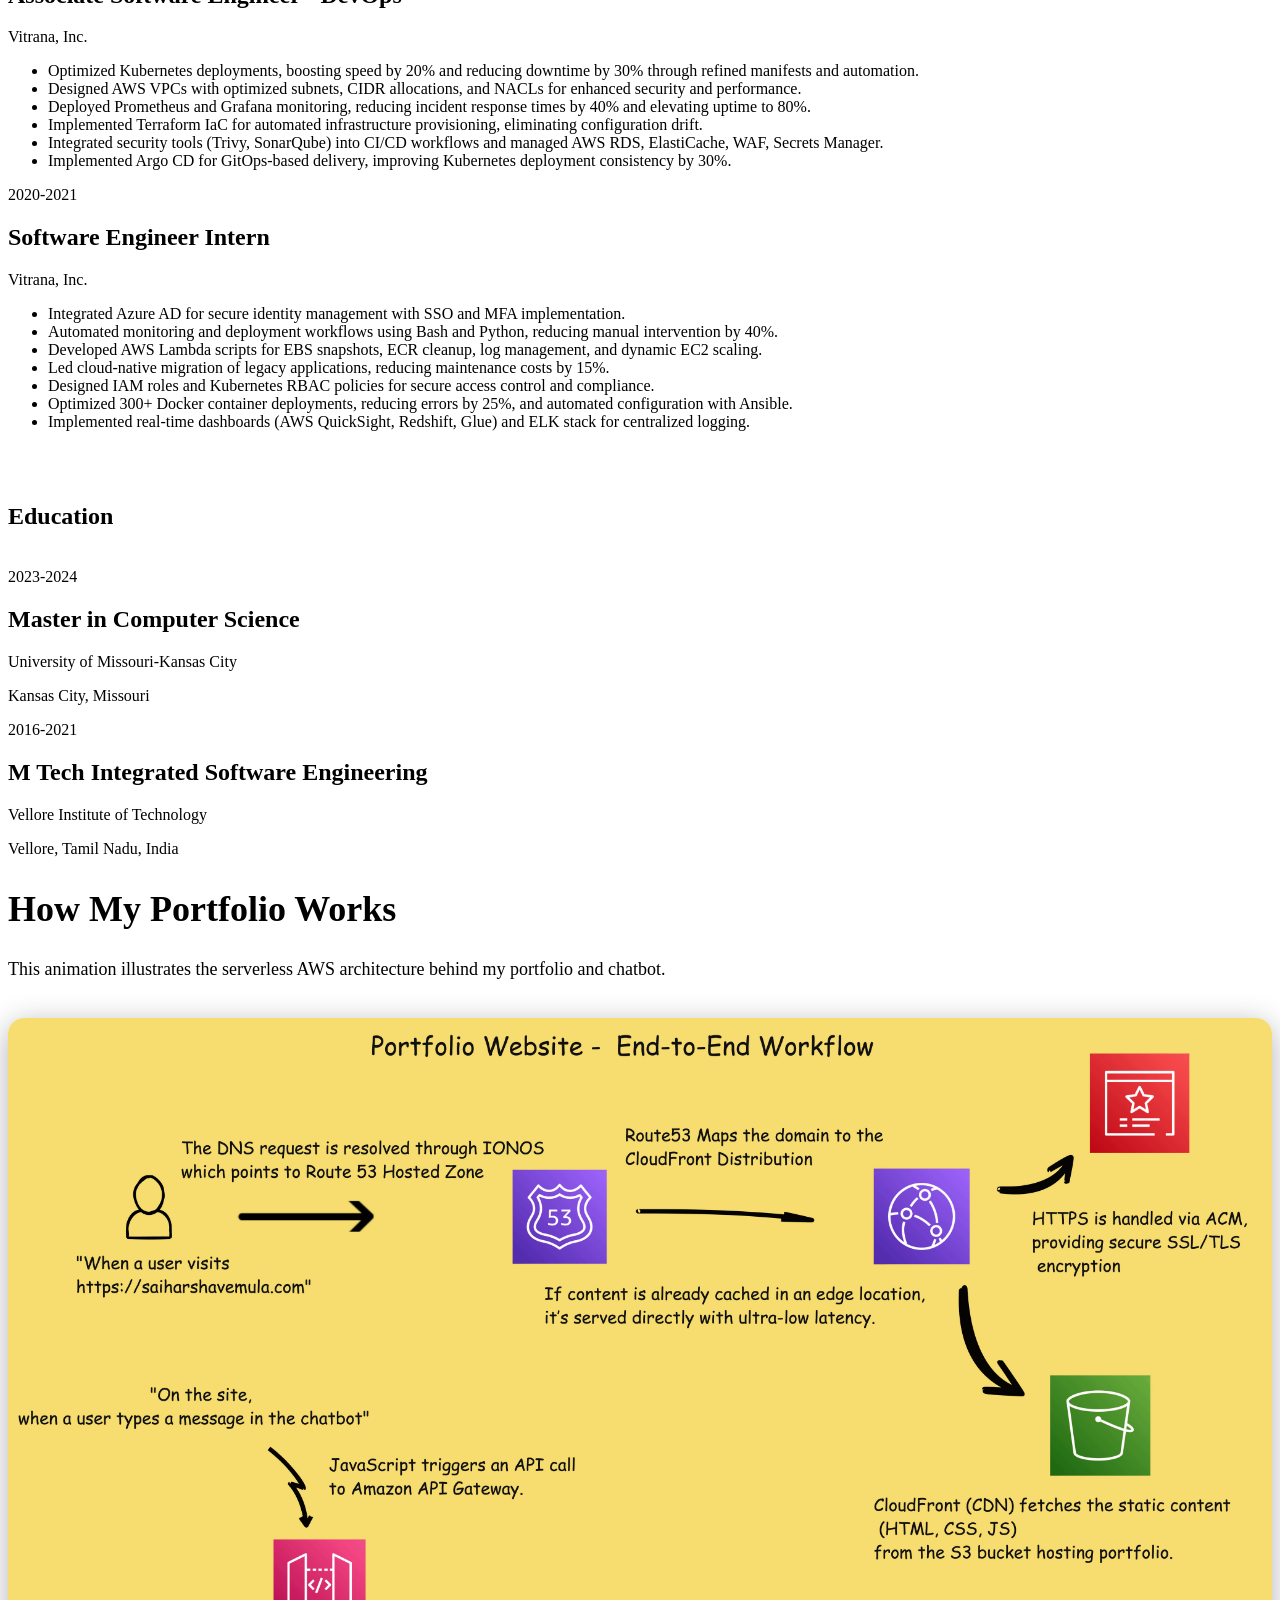
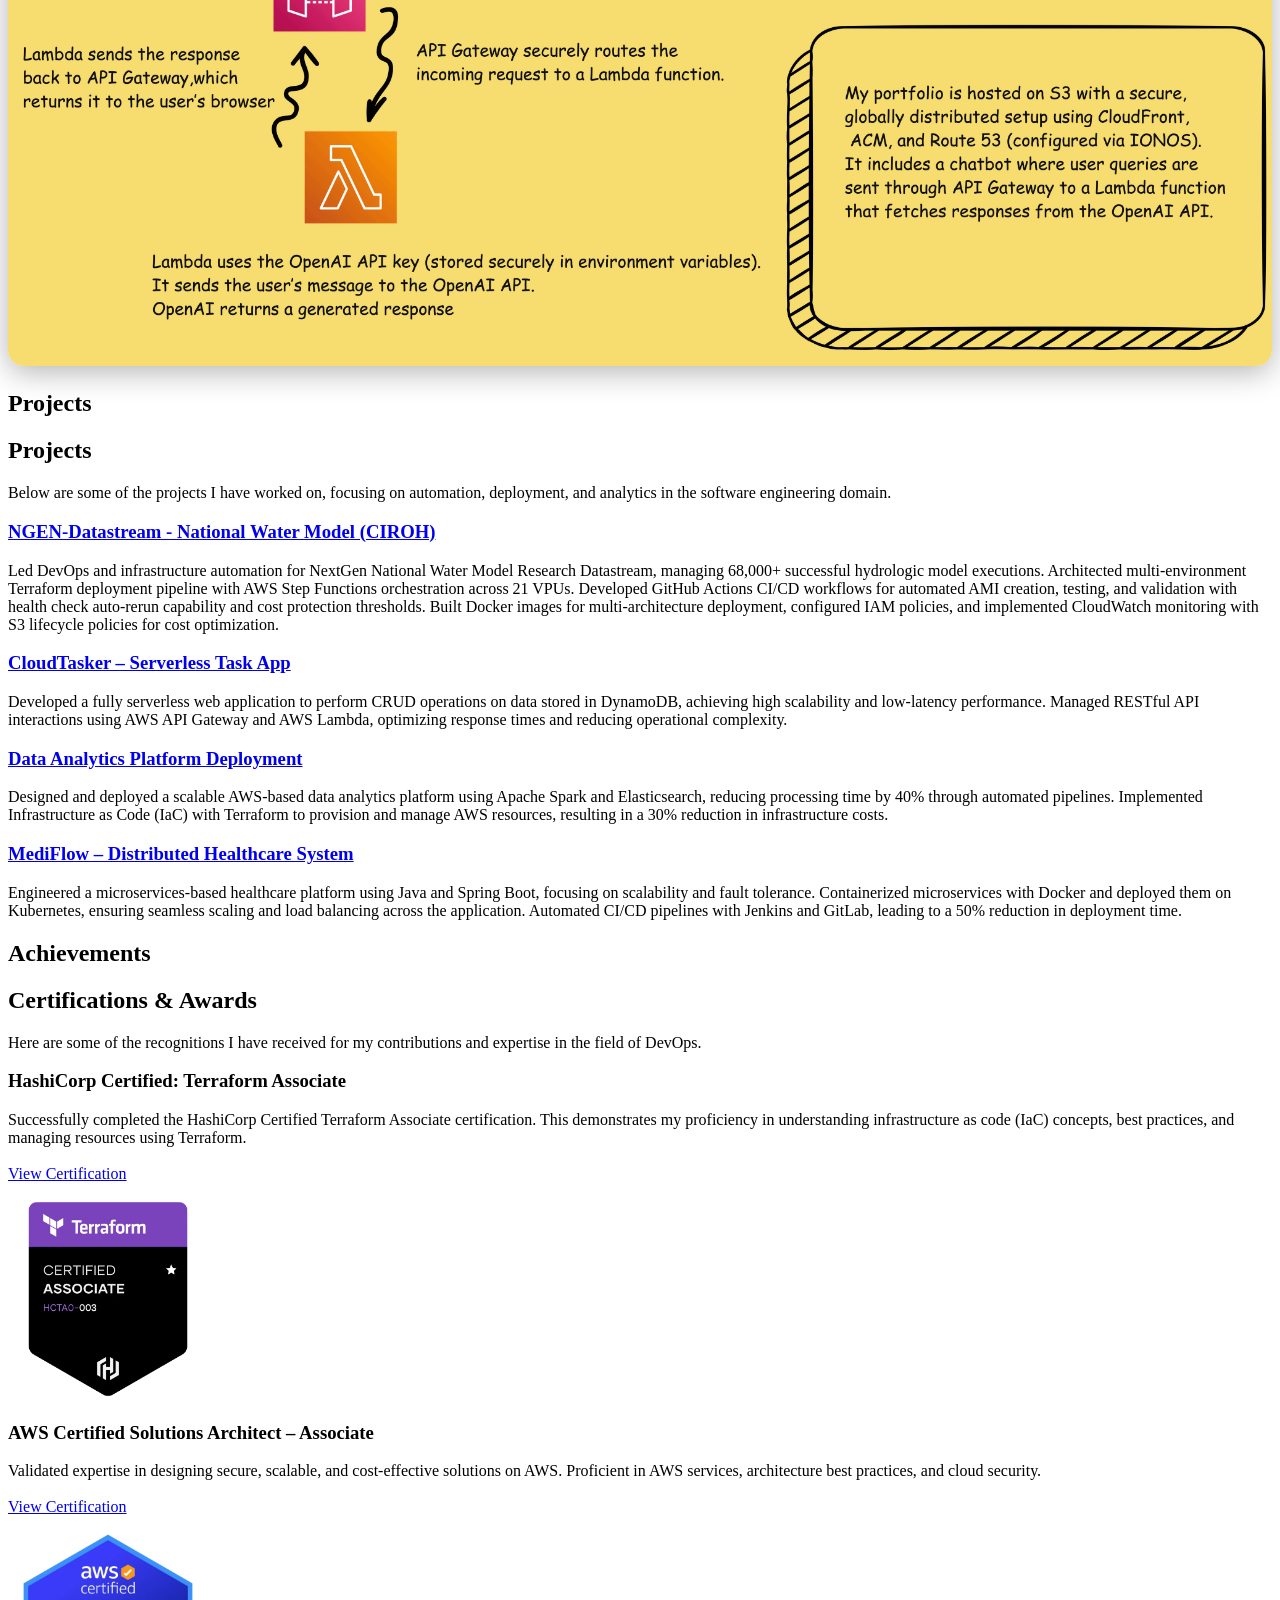
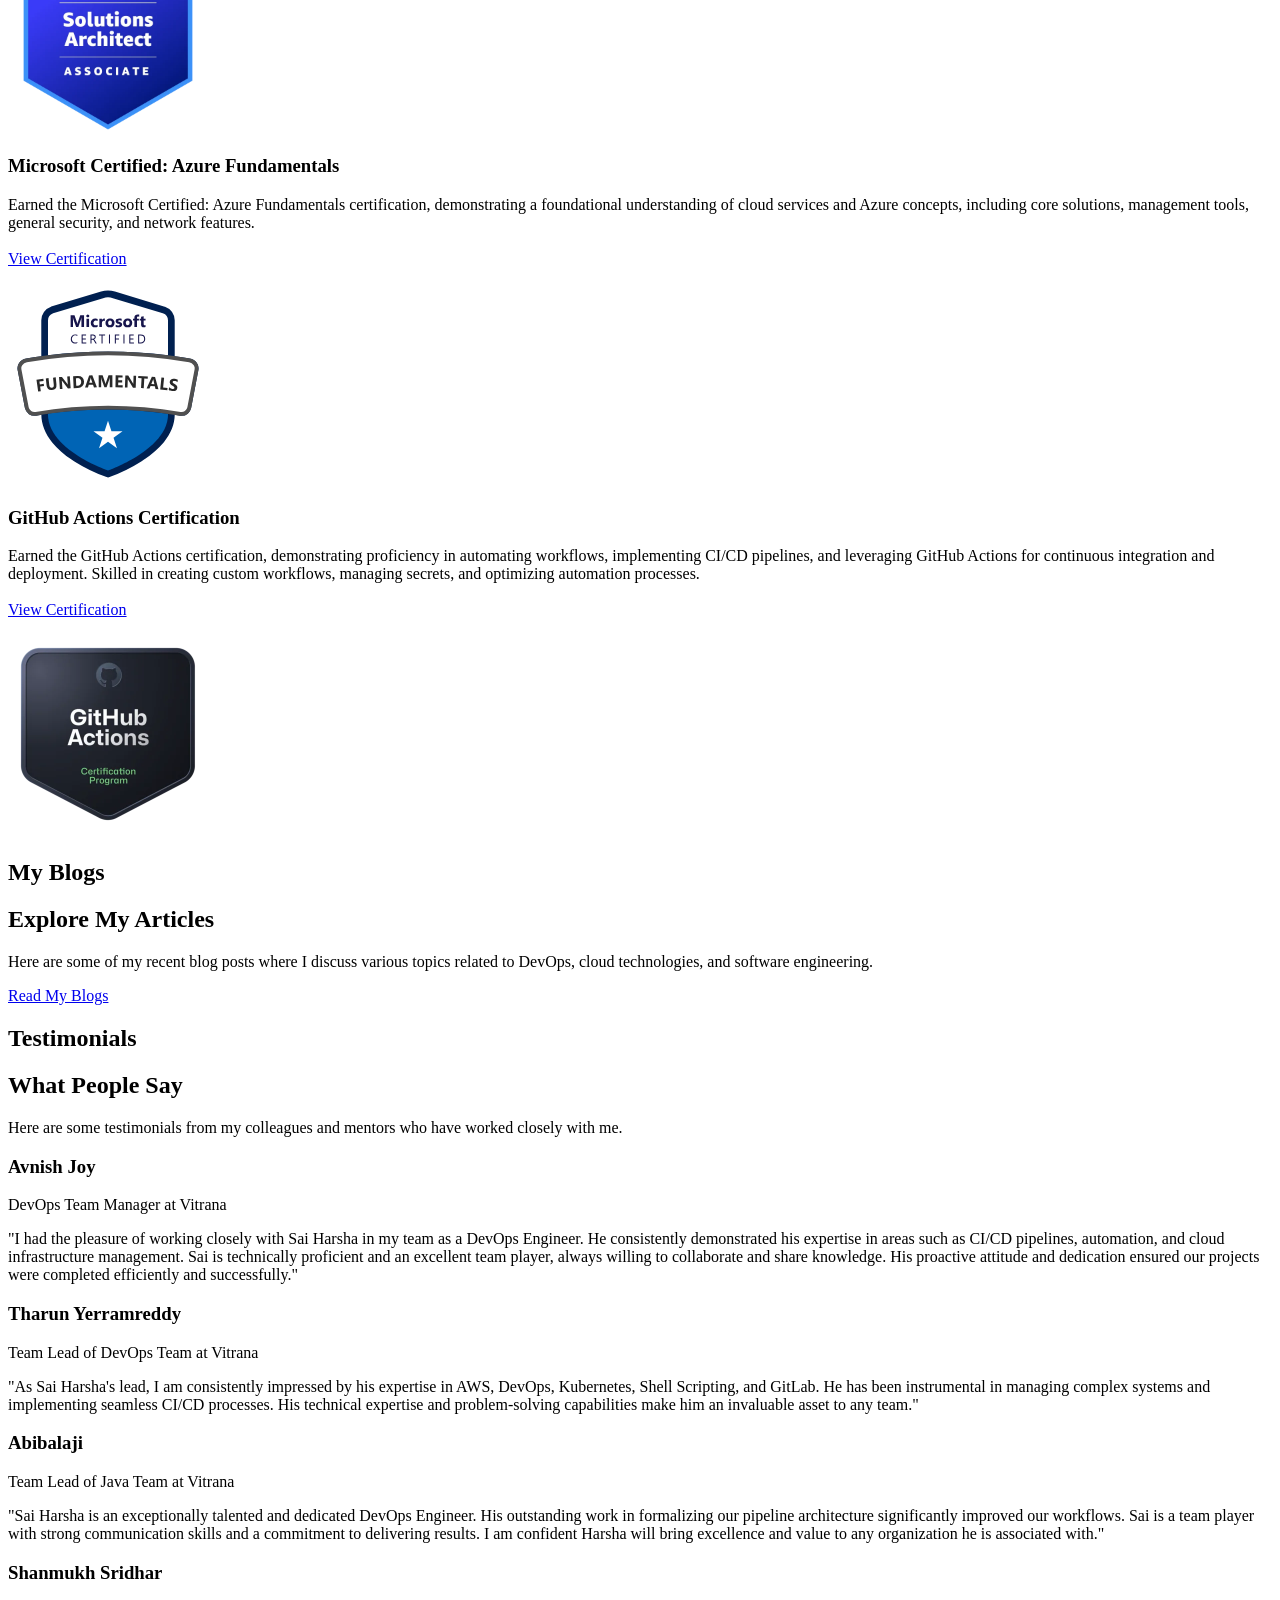
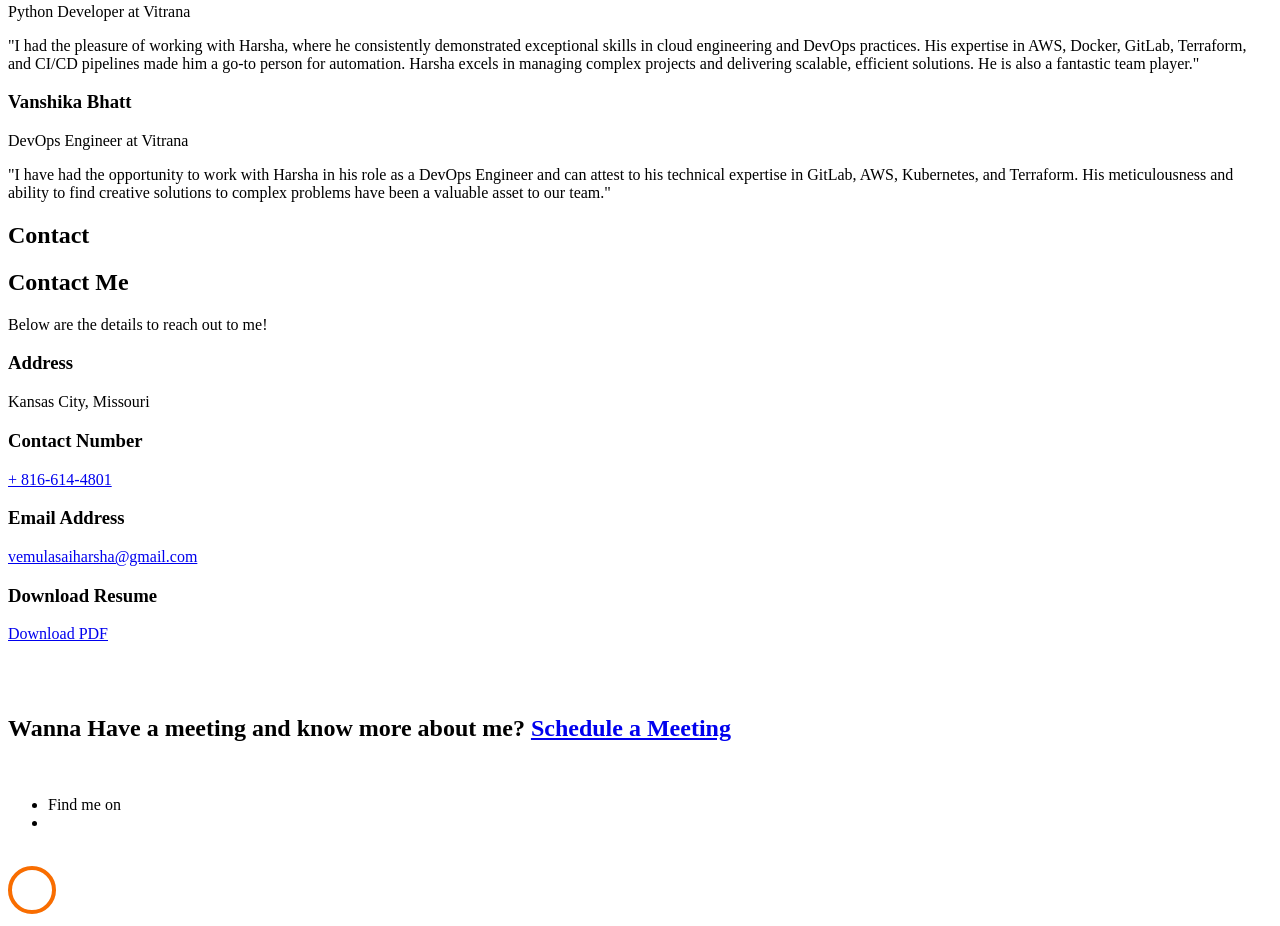
==== commit 95cc3d89: "Add NGEN-Datastream project to portfolio Added NGEN-Datastream (NextGen National Water Model Researc" ====
--- a/index.html
+++ b/index.html
@@ -343,7 +343,17 @@
 <div class="row d-flex">
 <div class="col-md-4 d-flex ftco-animate">
 <div class="blog-entry justify-content-end">
-<a class="block-20 zoom-effect" href="#" style="background-image: url('images/proj_1.webp');">
+<a class="block-20 zoom-effect" href="https://github.com/CIROH-UA/ngen-datastream/tree/main" target="_blank" style="background-image: url('images/ngen_aws_diagram.jpg');">
+</a>
+<div class="text mt-3 float-right d-block">
+<h3 class="heading"><a href="https://github.com/CIROH-UA/ngen-datastream/tree/main" target="_blank">NGEN-Datastream - National Water Model (CIROH)</a></h3>
+<p>Led DevOps and infrastructure automation for NextGen National Water Model Research Datastream, managing 68,000+ successful hydrologic model executions. Architected multi-environment Terraform deployment pipeline with AWS Step Functions orchestration across 21 VPUs. Developed GitHub Actions CI/CD workflows for automated AMI creation, testing, and validation with health check auto-rerun capability and cost protection thresholds. Built Docker images for multi-architecture deployment, configured IAM policies, and implemented CloudWatch monitoring with S3 lifecycle policies for cost optimization.</p>
+</div>
+</div>
+</div>
+<div class="col-md-4 d-flex ftco-animate">
+<div class="blog-entry justify-content-end">
+<a class="block-20 zoom-effect" href="#" style="background-image: url('images/proj_2.webp');">
 </a>
 <div class="text mt-3 float-right d-block">
 <h3 class="heading"><a href="#">CloudTasker – Serverless Task App</a></h3>
@@ -353,7 +363,7 @@
 </div>
 <div class="col-md-4 d-flex ftco-animate">
 <div class="blog-entry justify-content-end">
-<a class="block-20 zoom-effect" href="#" style="background-image: url('images/proj_2.webp');">
+<a class="block-20 zoom-effect" href="#" style="background-image: url('images/proj_3.webp');">
 </a>
 <div class="text mt-3 float-right d-block">
 <h3 class="heading"><a href="#">Data Analytics Platform Deployment</a></h3>
@@ -361,9 +371,11 @@
 </div>
 </div>
 </div>
-<div class="col-md-4 d-flex ftco-animate">
-<div class="blog-entry justify-content-end">
-<a class="block-20 zoom-effect" href="#" style="background-image: url('images/proj_3.webp');">
+</div>
+<div class="row d-flex">
+<div class="col-md-4 d-flex ftco-animate">
+<div class="blog-entry justify-content-end">
+<a class="block-20 zoom-effect" href="#" style="background-image: url('images/proj_1.webp');">
 </a>
 <div class="text mt-3 float-right d-block">
 <h3 class="heading"><a href="#">MediFlow – Distributed Healthcare System</a></h3>
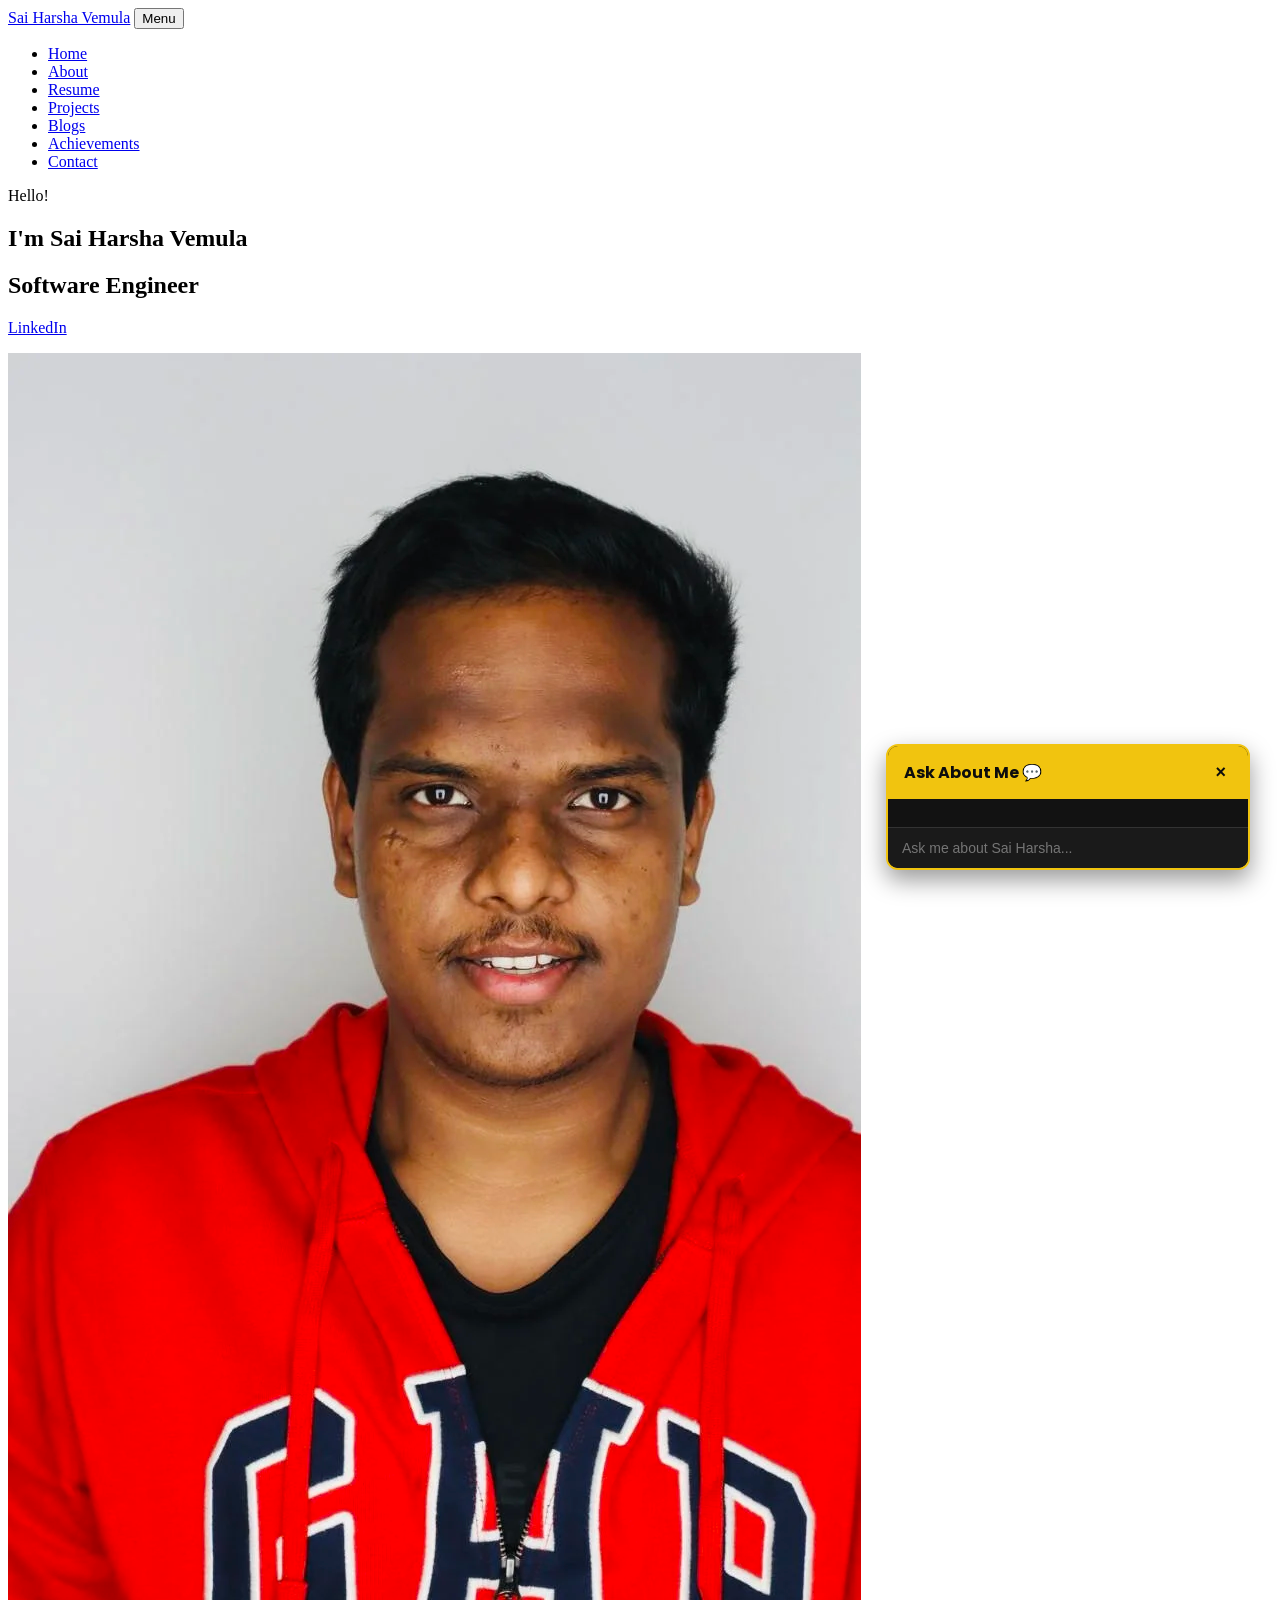
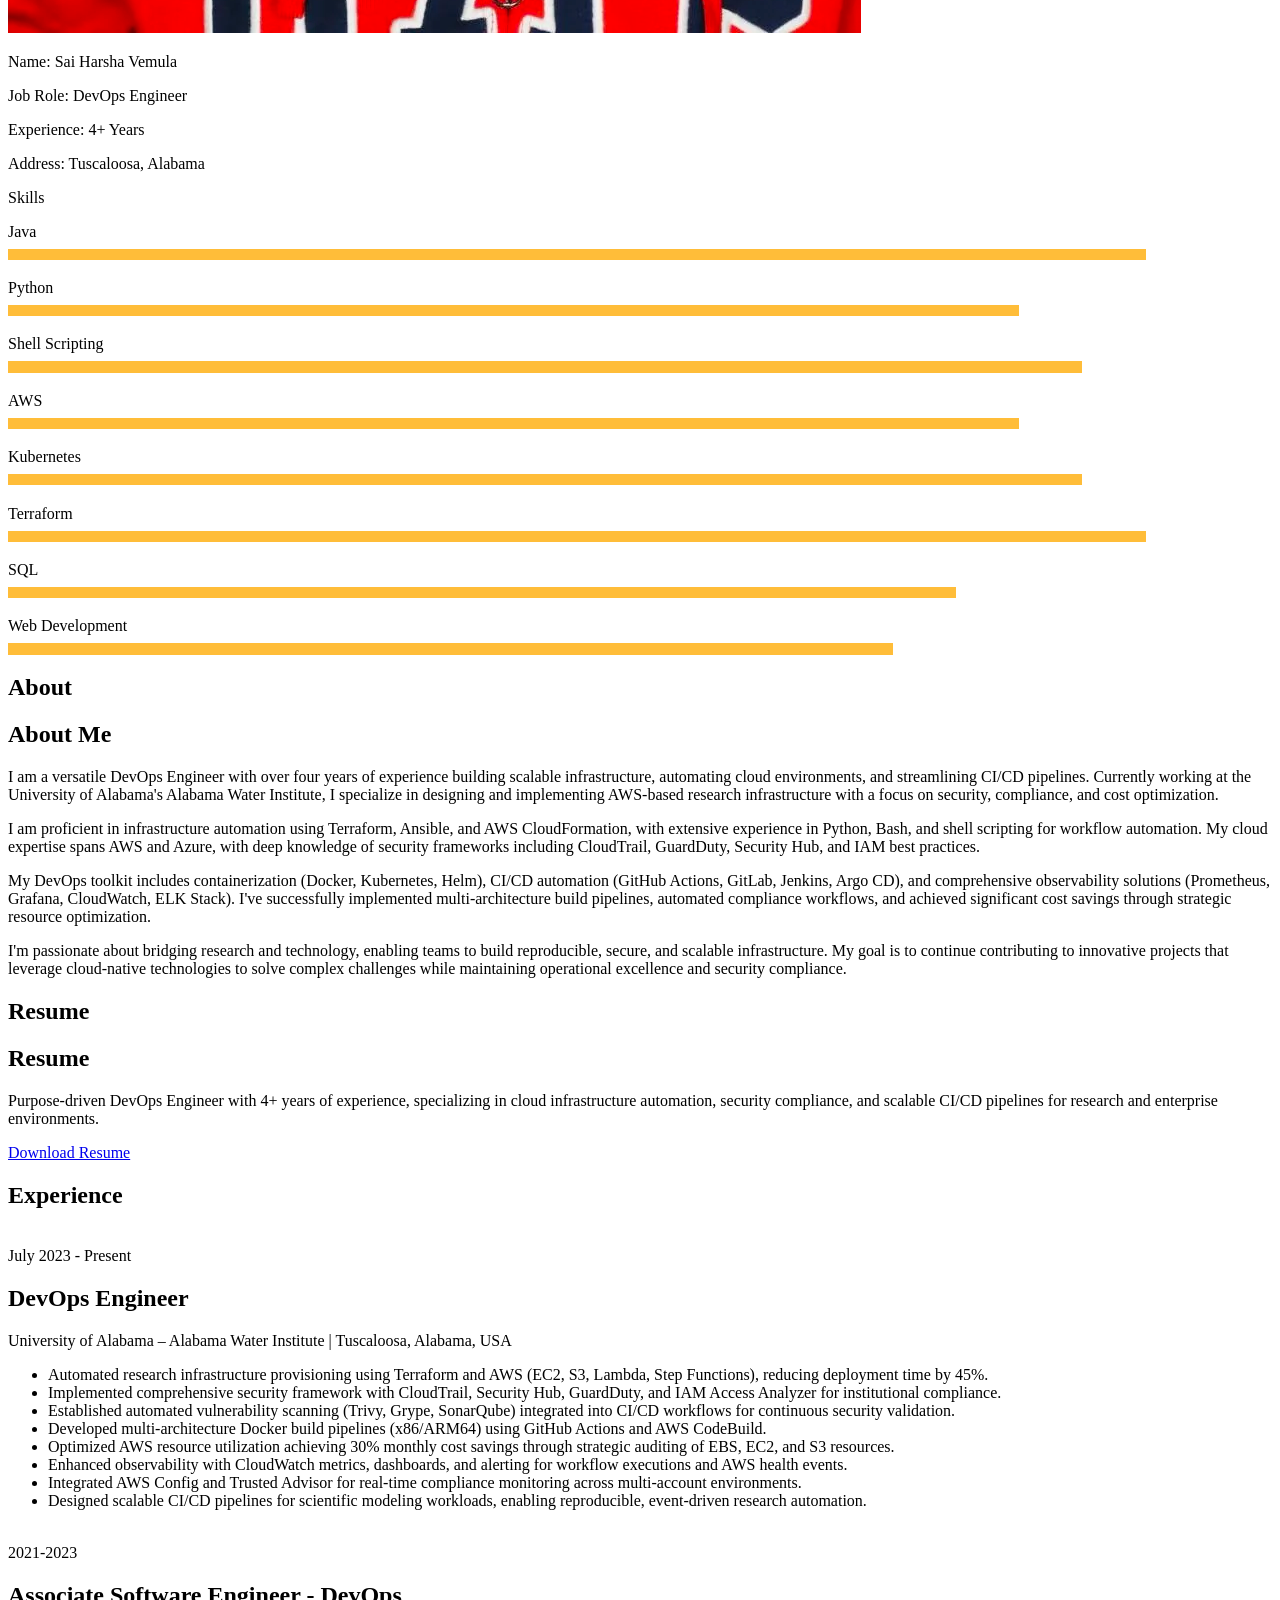
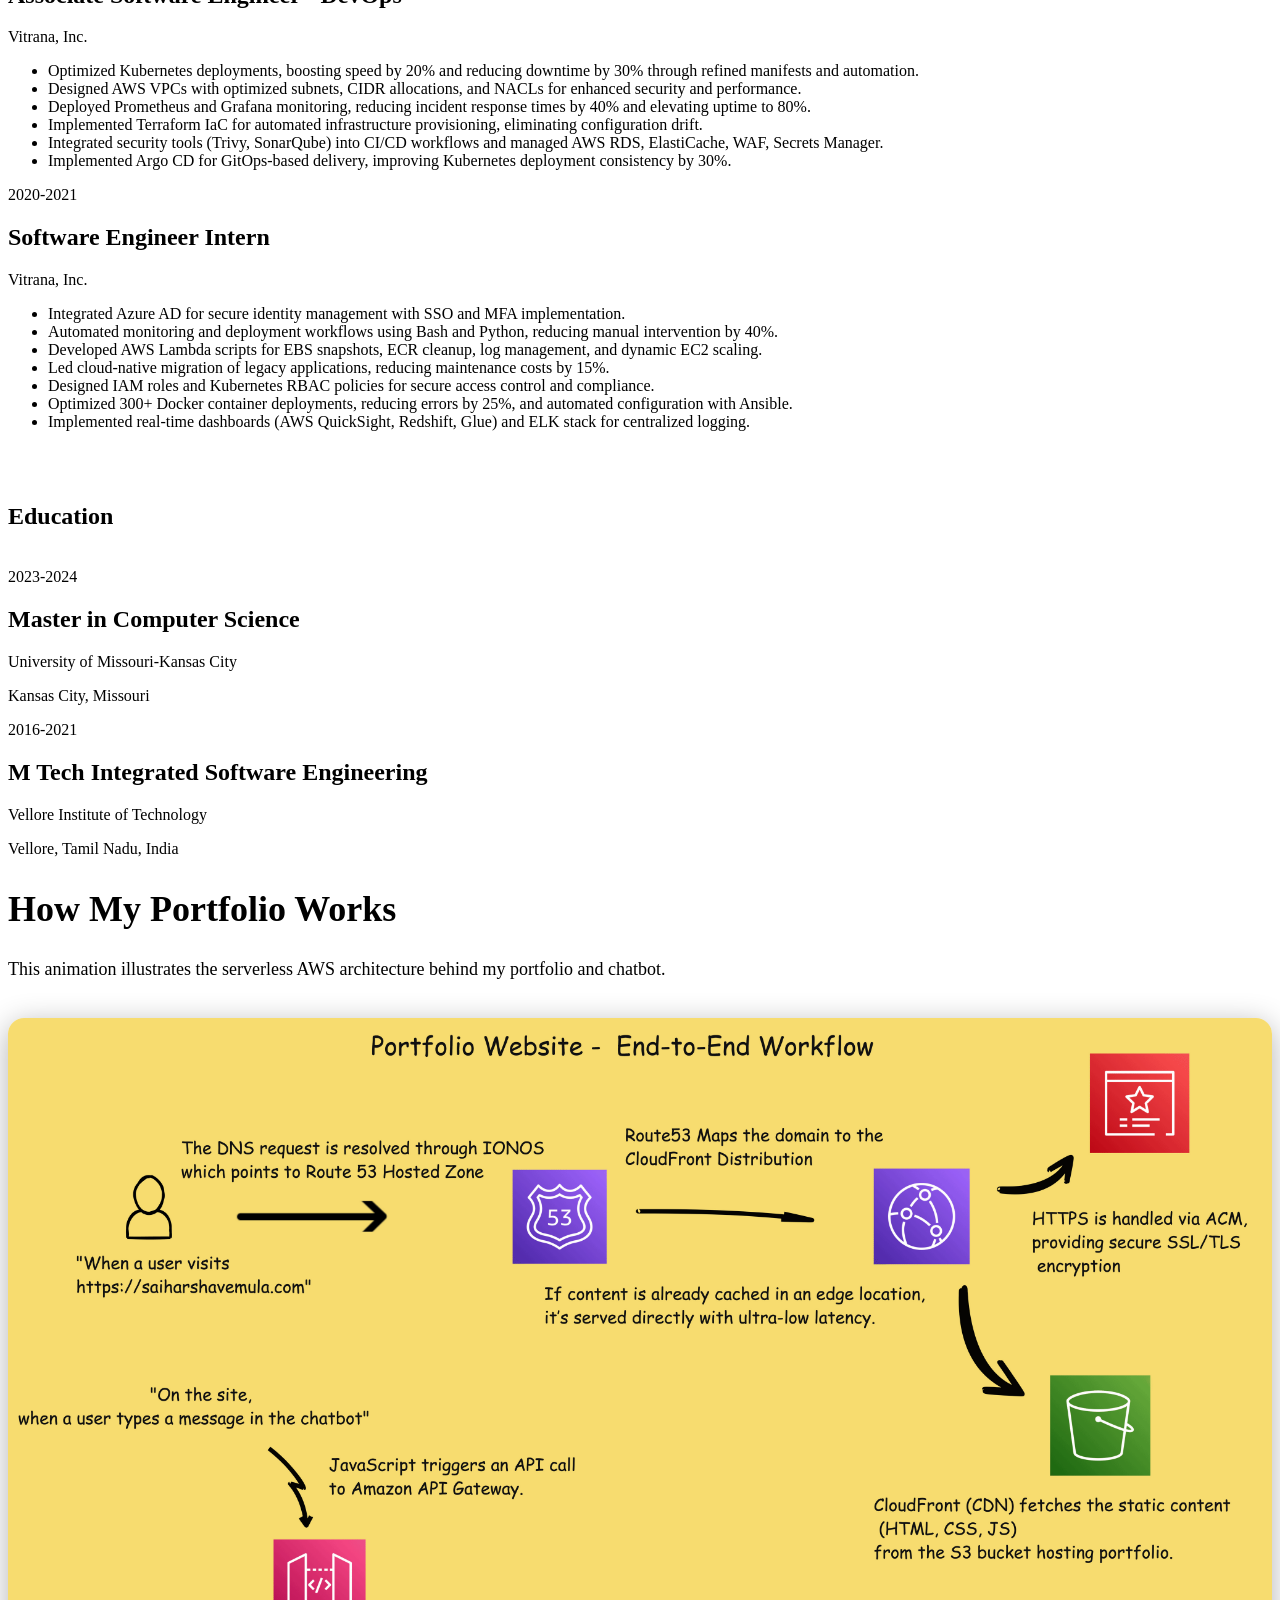
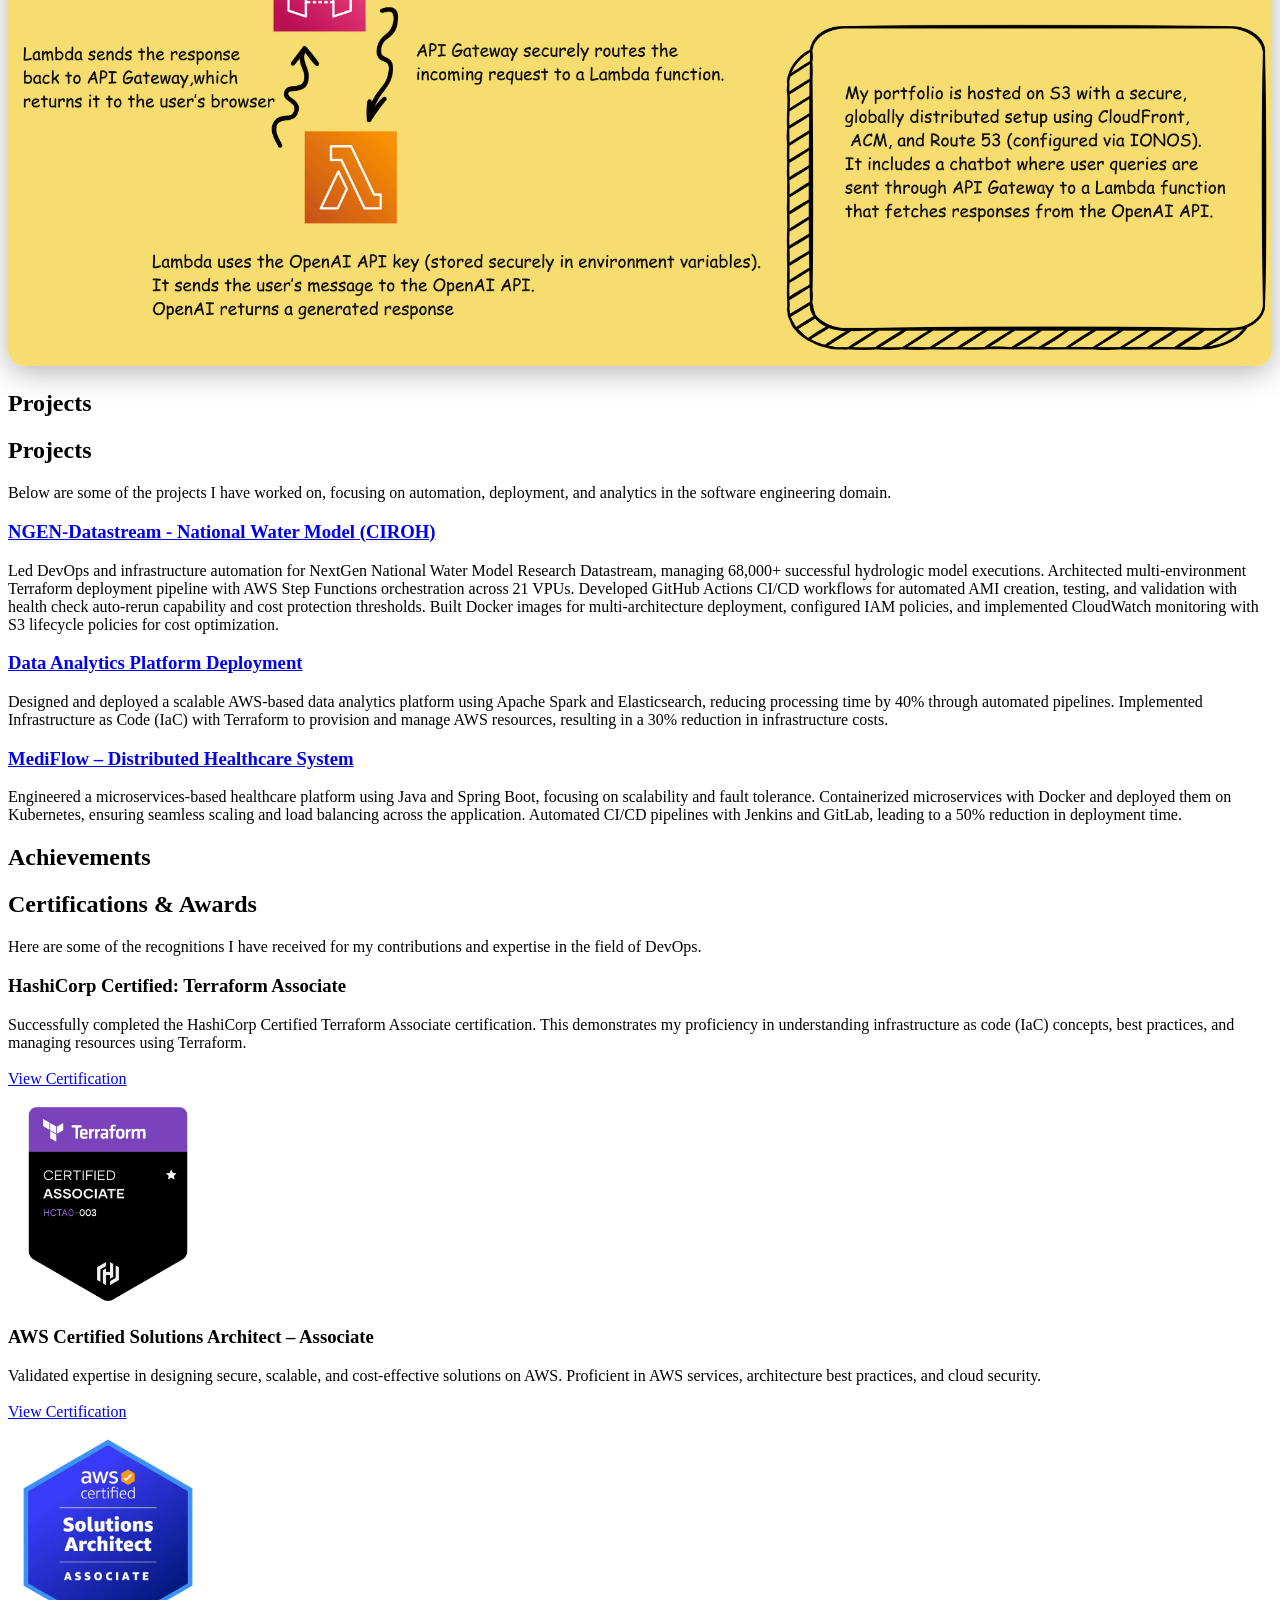
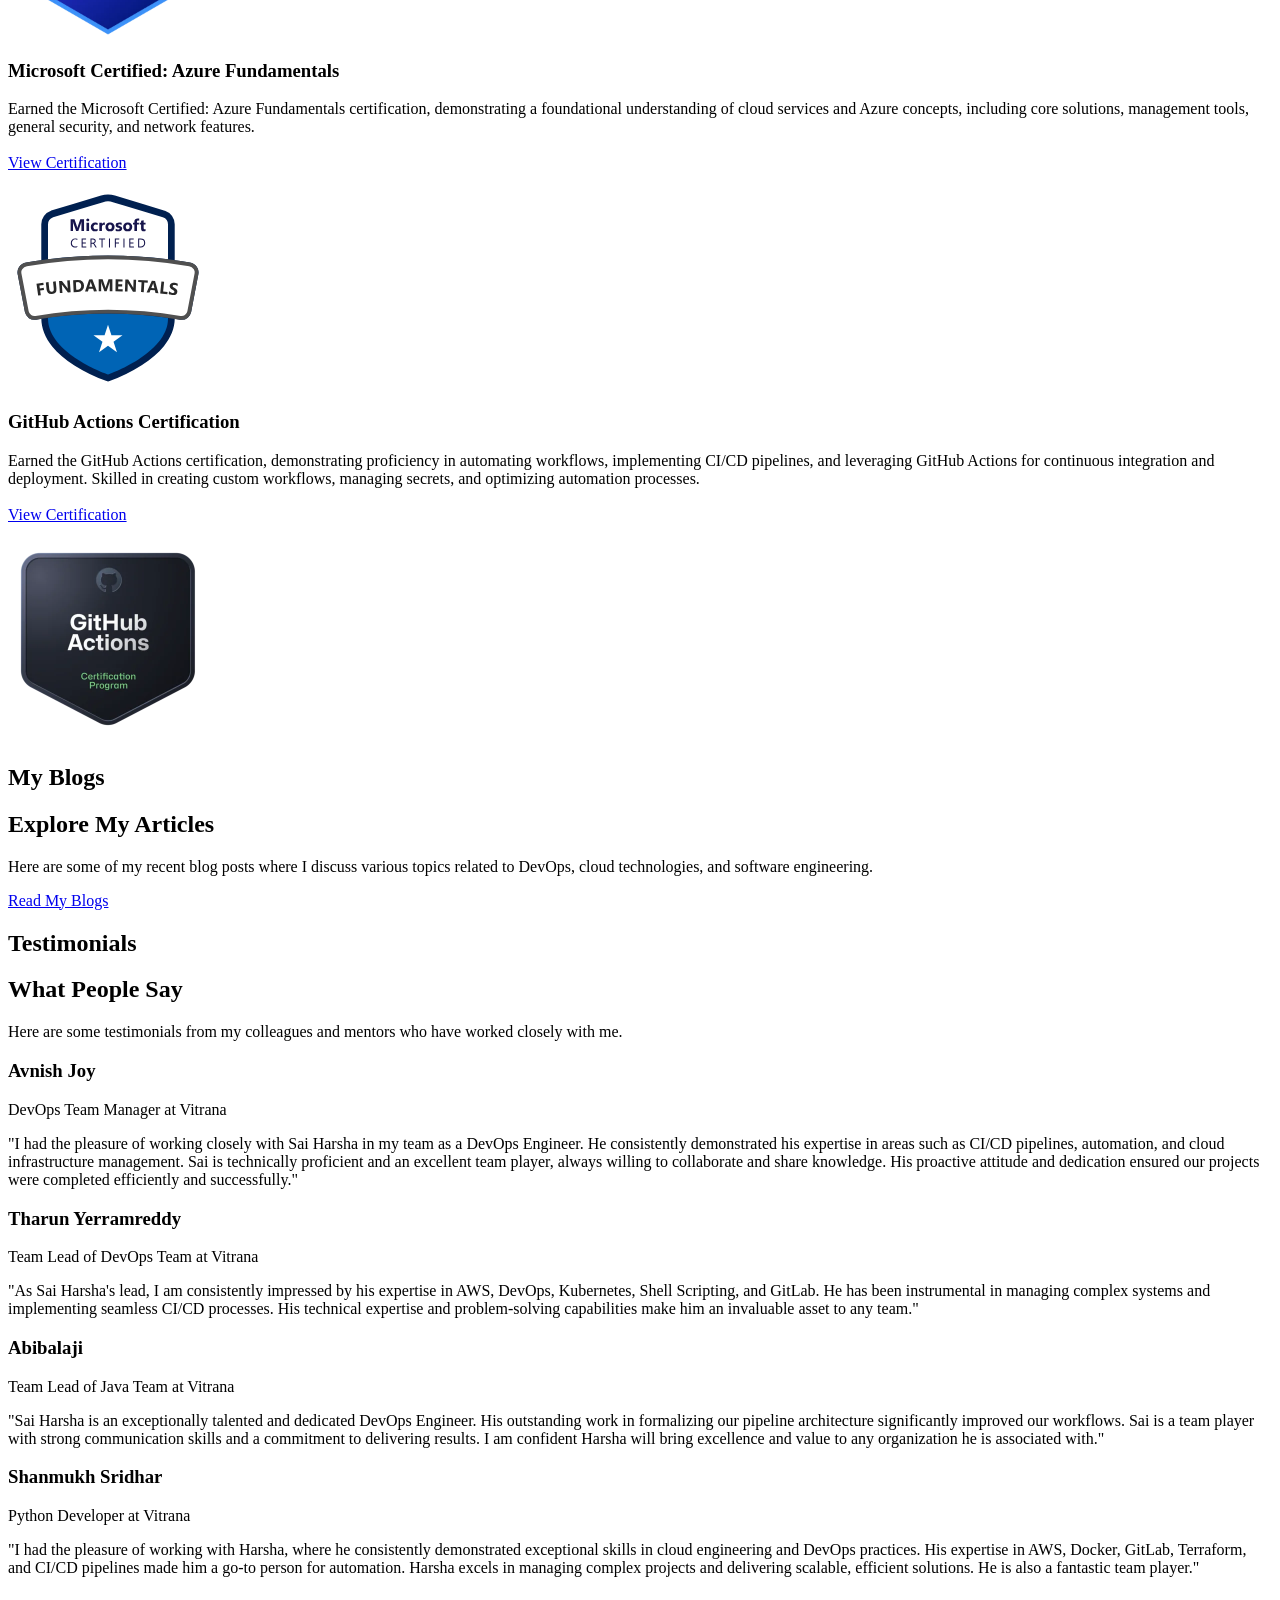
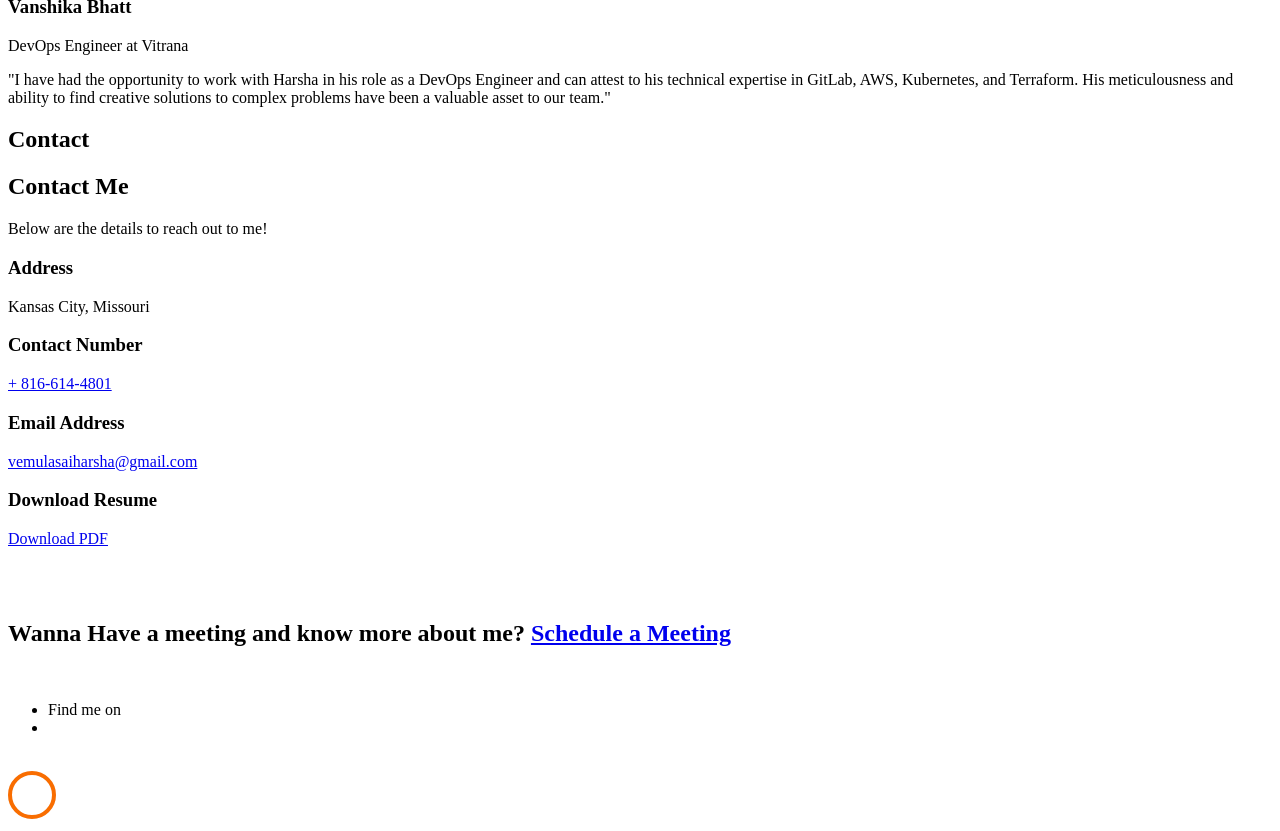
==== commit 1655a2fe: "Remove CloudTasker project from portfolio Removed CloudTasker – Serverless Task App from the project" ====
--- a/index.html
+++ b/index.html
@@ -353,16 +353,6 @@
 </div>
 <div class="col-md-4 d-flex ftco-animate">
 <div class="blog-entry justify-content-end">
-<a class="block-20 zoom-effect" href="#" style="background-image: url('images/proj_2.webp');">
-</a>
-<div class="text mt-3 float-right d-block">
-<h3 class="heading"><a href="#">CloudTasker – Serverless Task App</a></h3>
-<p>Developed a fully serverless web application to perform CRUD operations on data stored in DynamoDB, achieving high scalability and low-latency performance. Managed RESTful API interactions using AWS API Gateway and AWS Lambda, optimizing response times and reducing operational complexity.</p>
-</div>
-</div>
-</div>
-<div class="col-md-4 d-flex ftco-animate">
-<div class="blog-entry justify-content-end">
 <a class="block-20 zoom-effect" href="#" style="background-image: url('images/proj_3.webp');">
 </a>
 <div class="text mt-3 float-right d-block">
@@ -371,8 +361,6 @@
 </div>
 </div>
 </div>
-</div>
-<div class="row d-flex">
 <div class="col-md-4 d-flex ftco-animate">
 <div class="blog-entry justify-content-end">
 <a class="block-20 zoom-effect" href="#" style="background-image: url('images/proj_1.webp');">
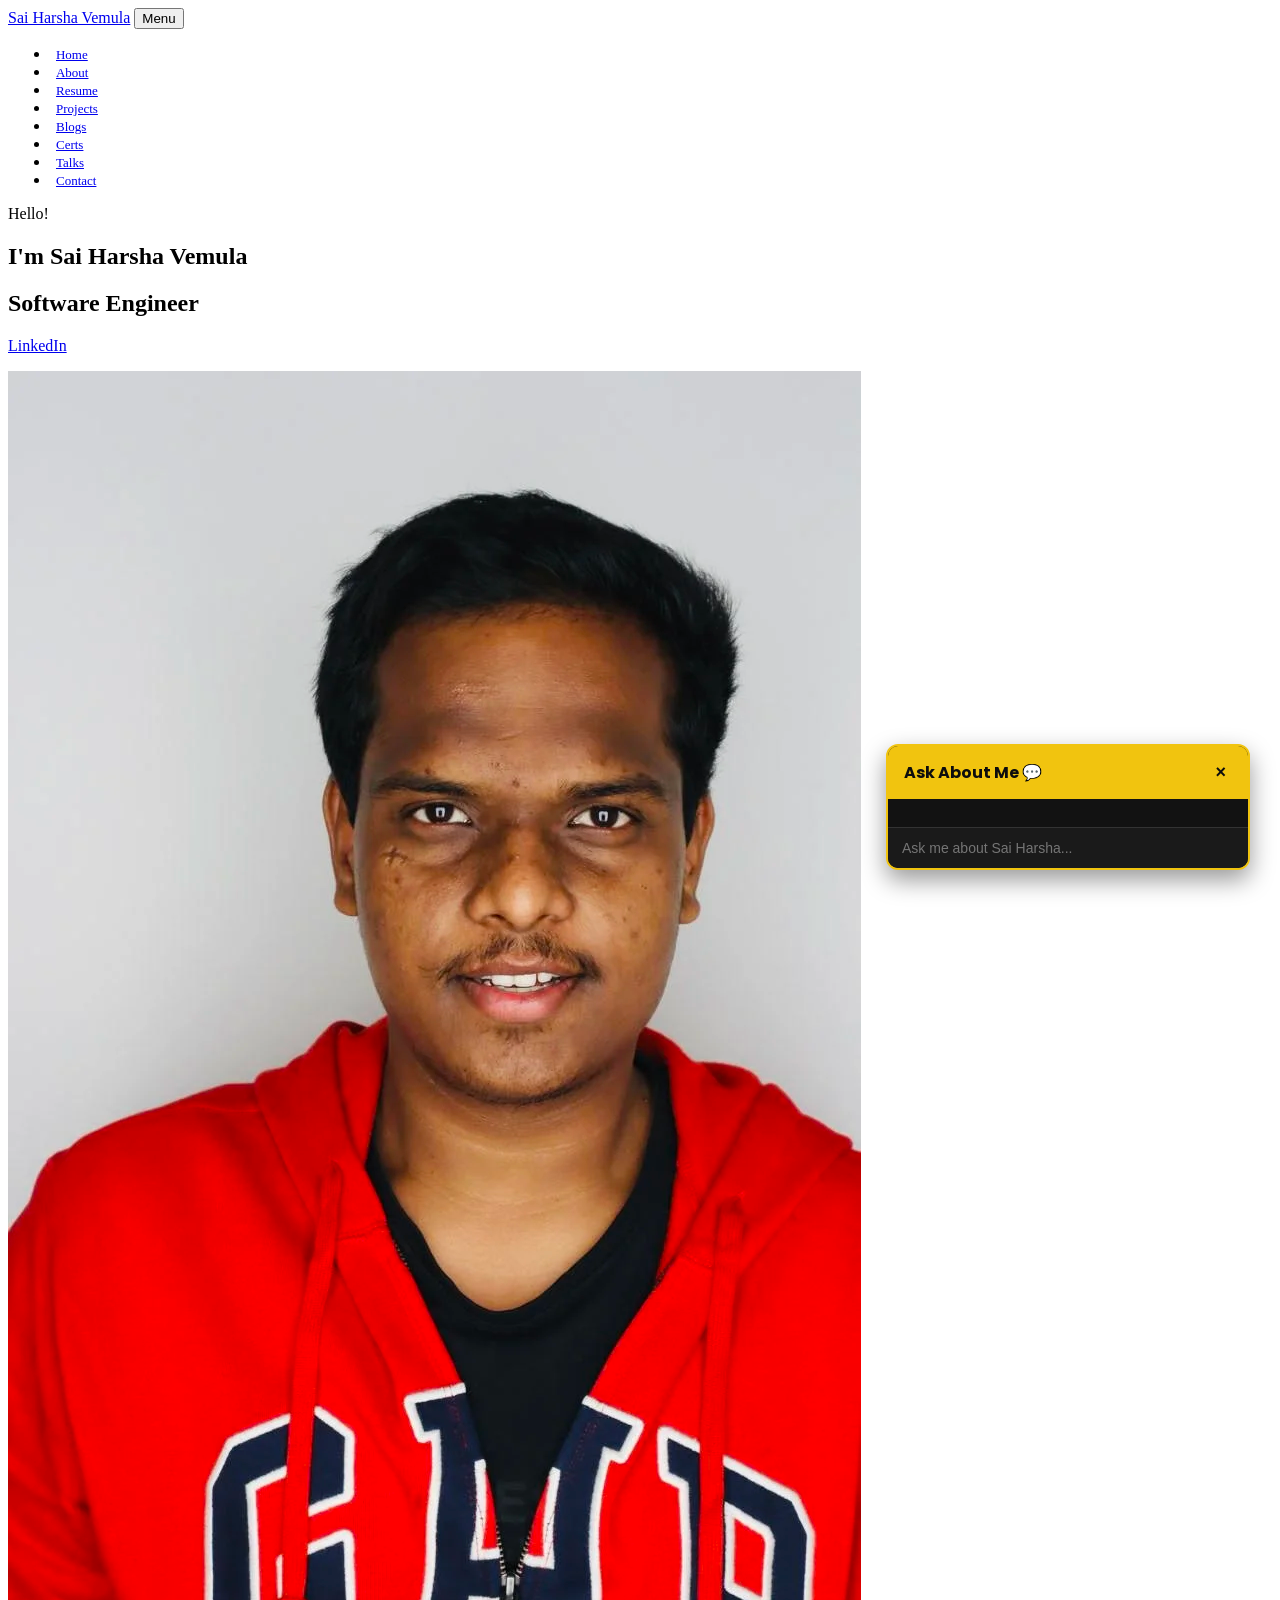
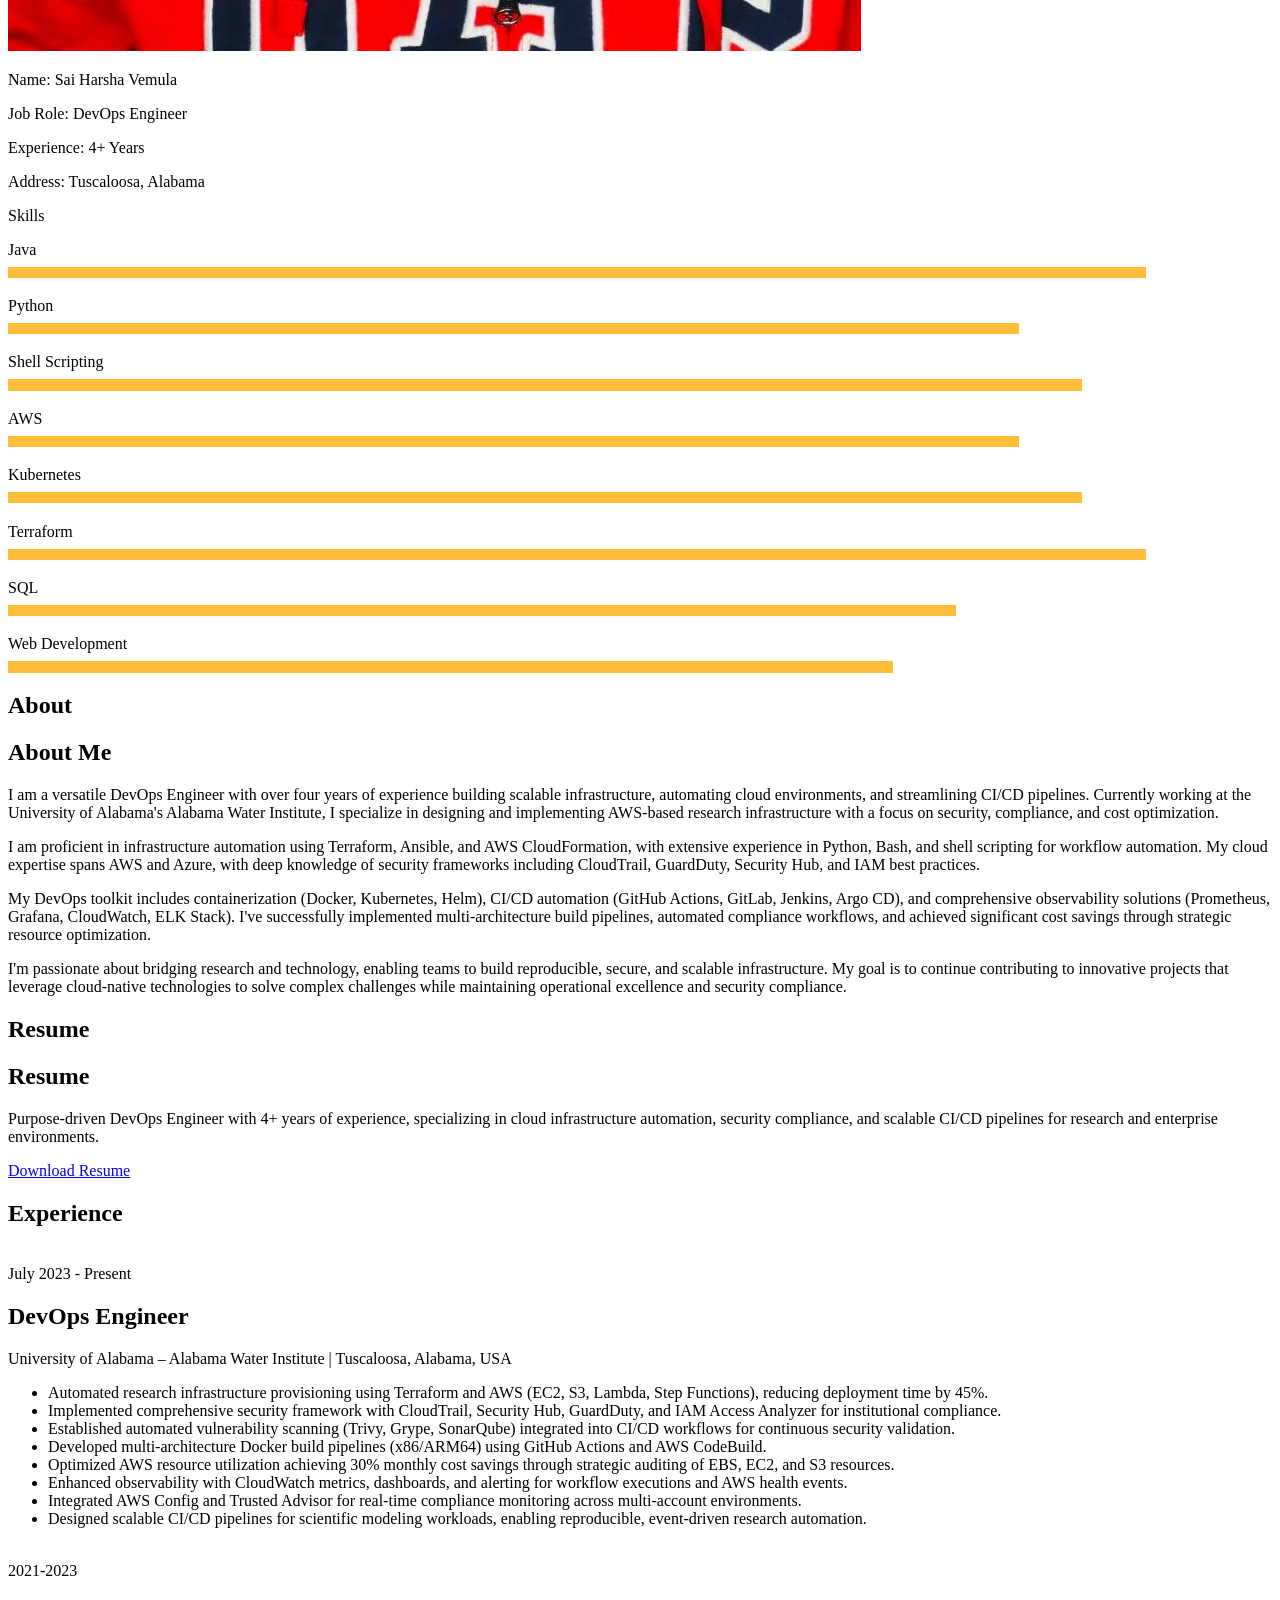
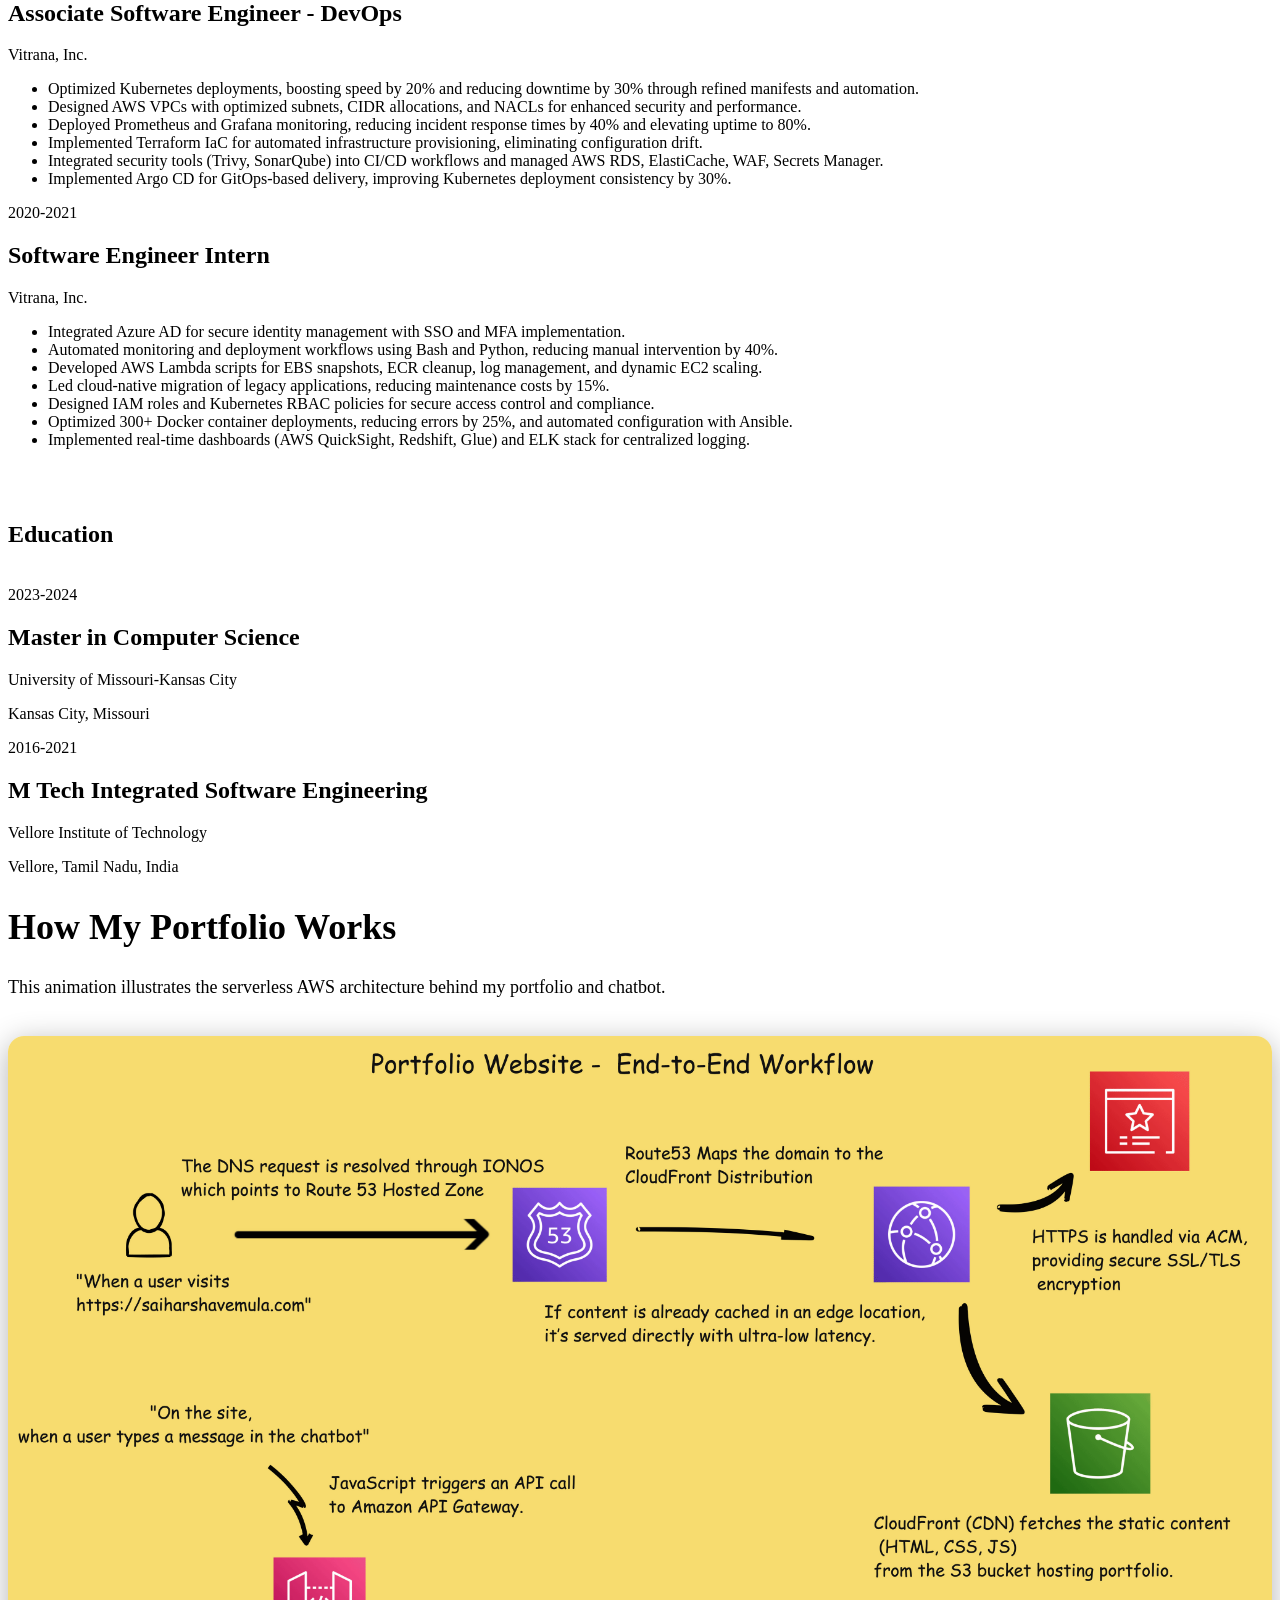
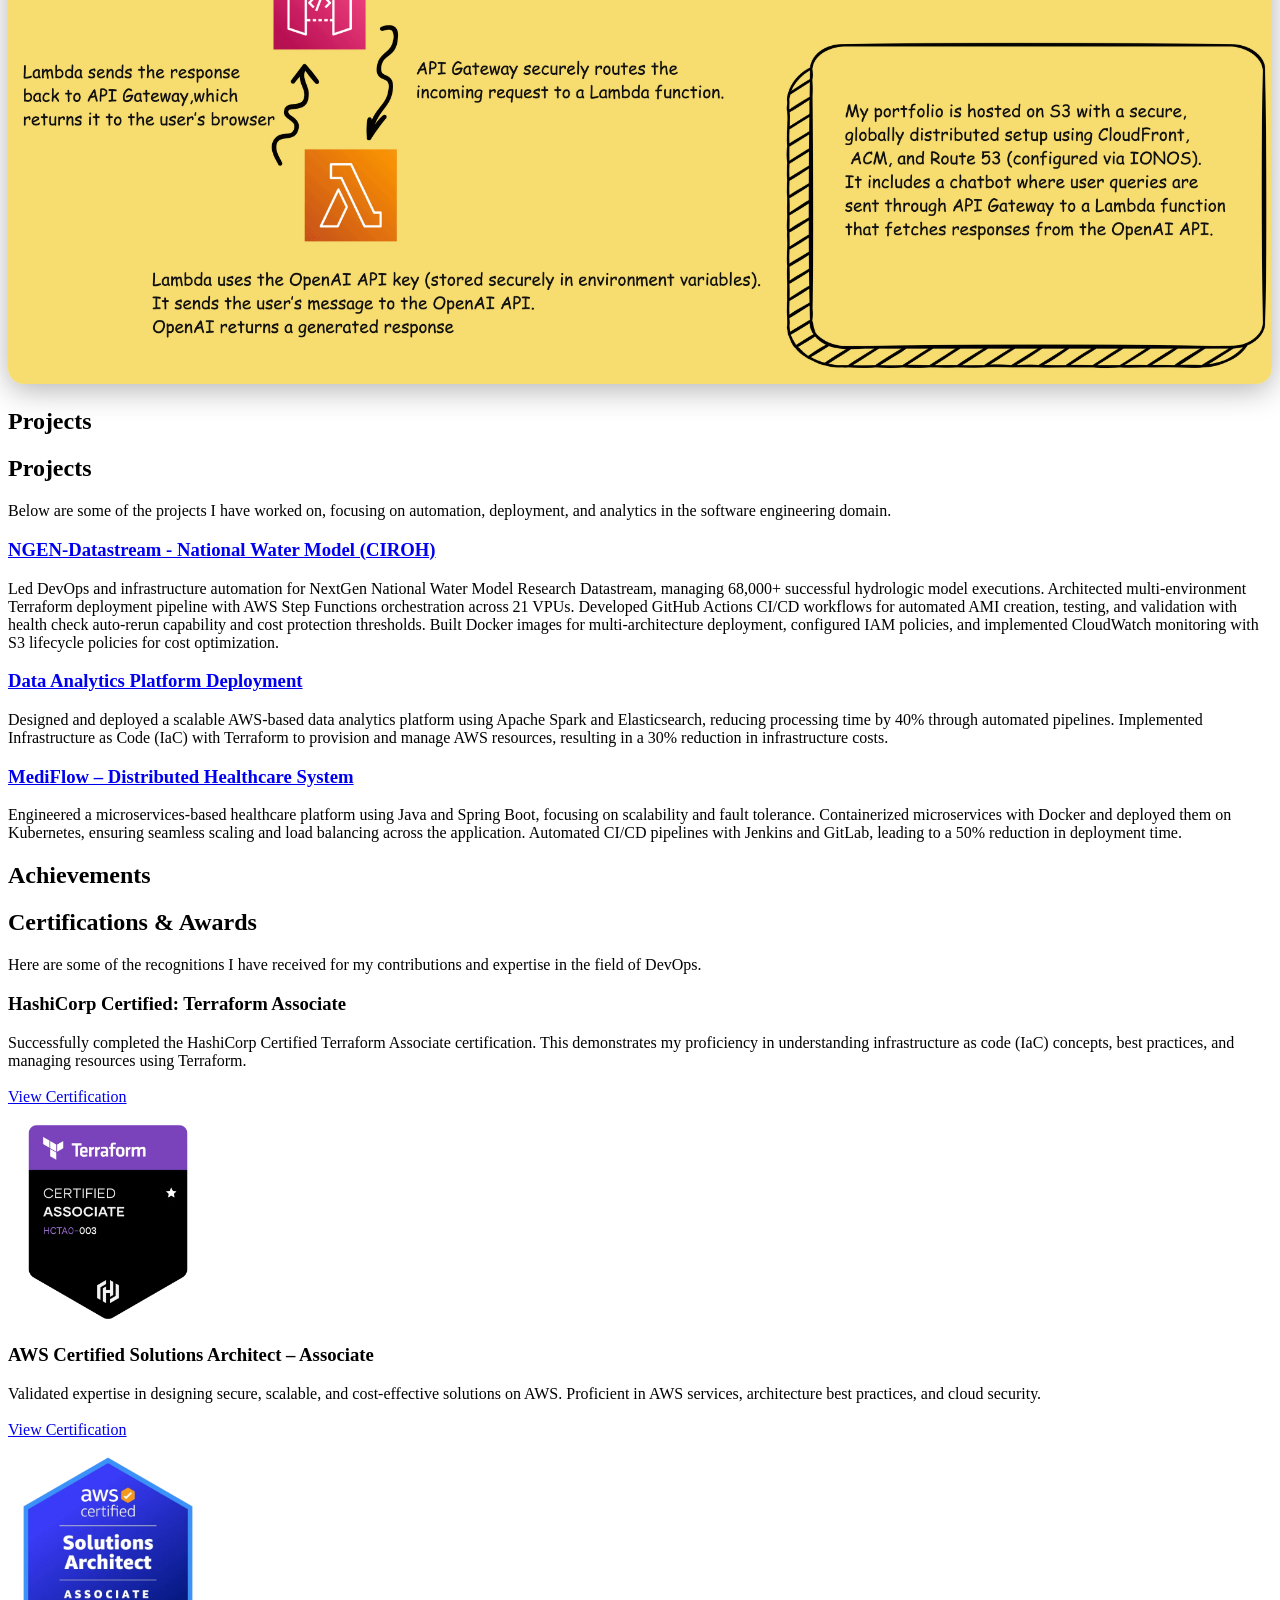
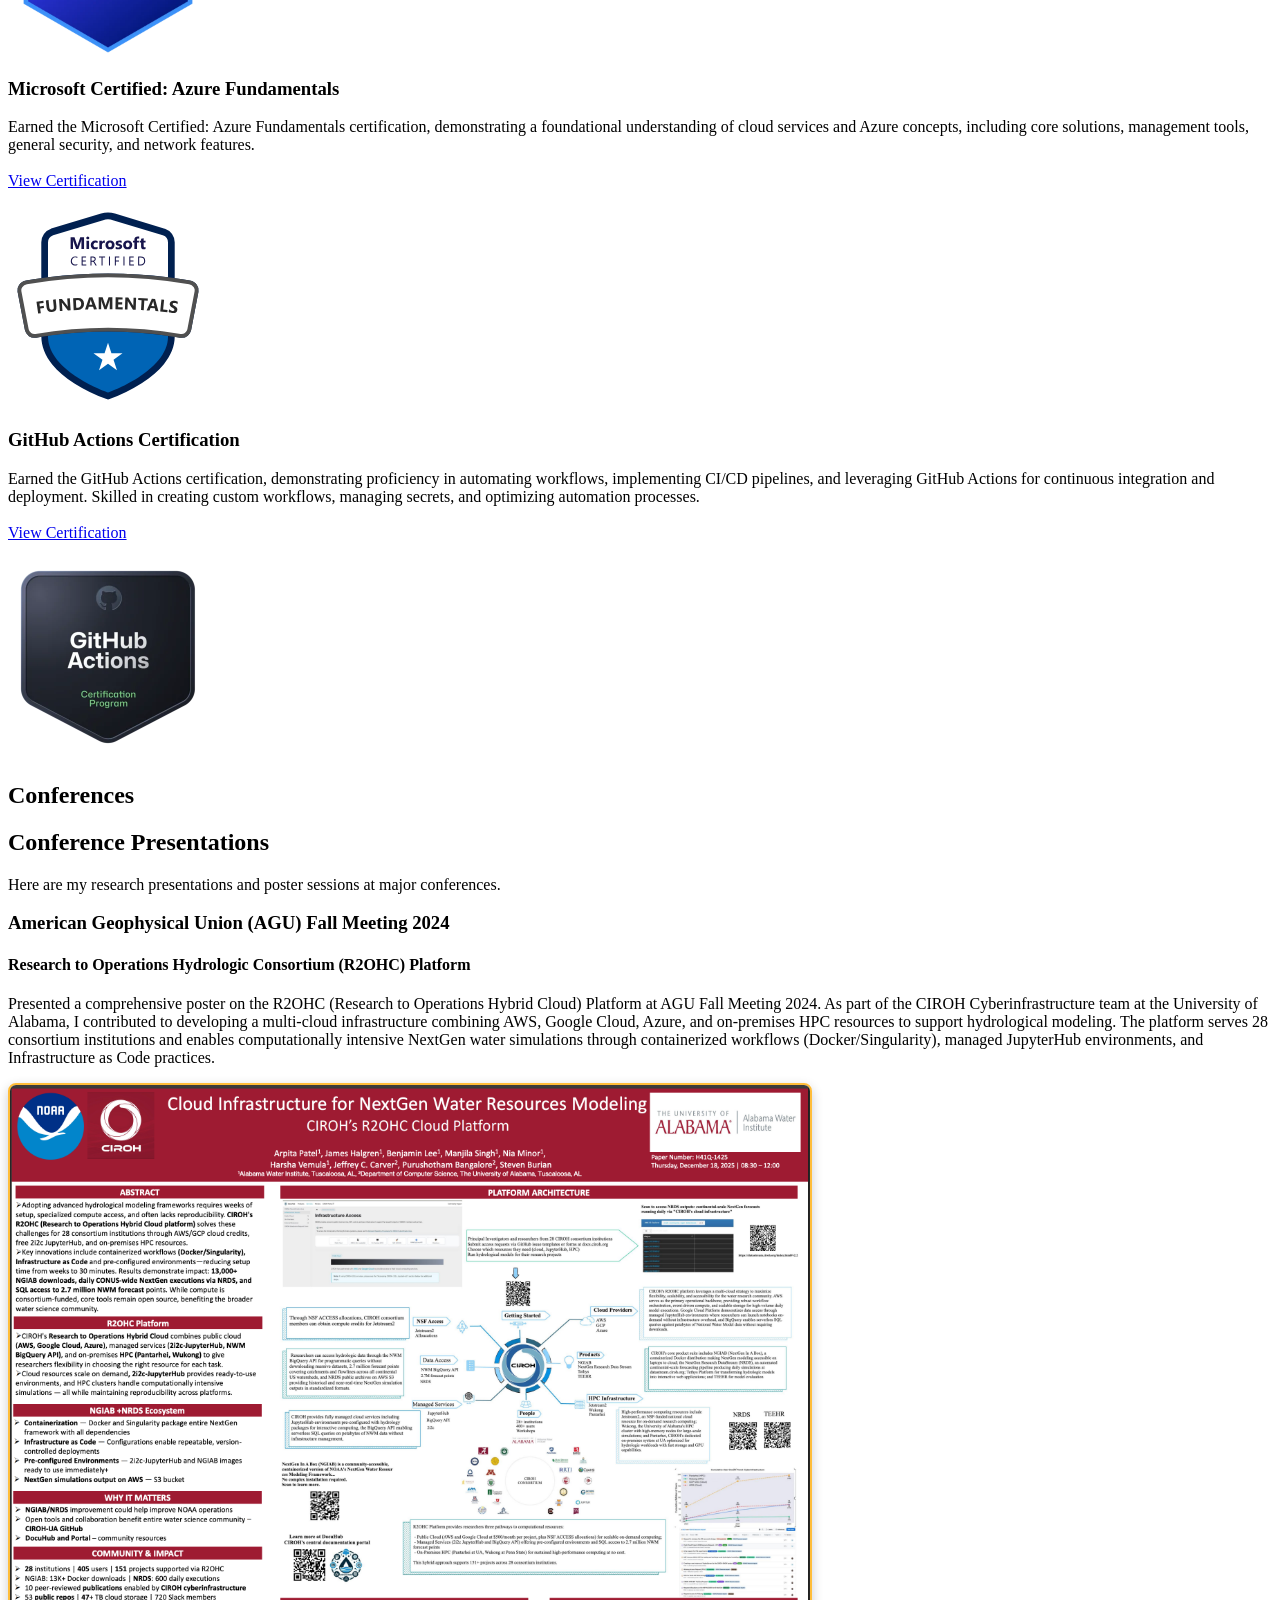
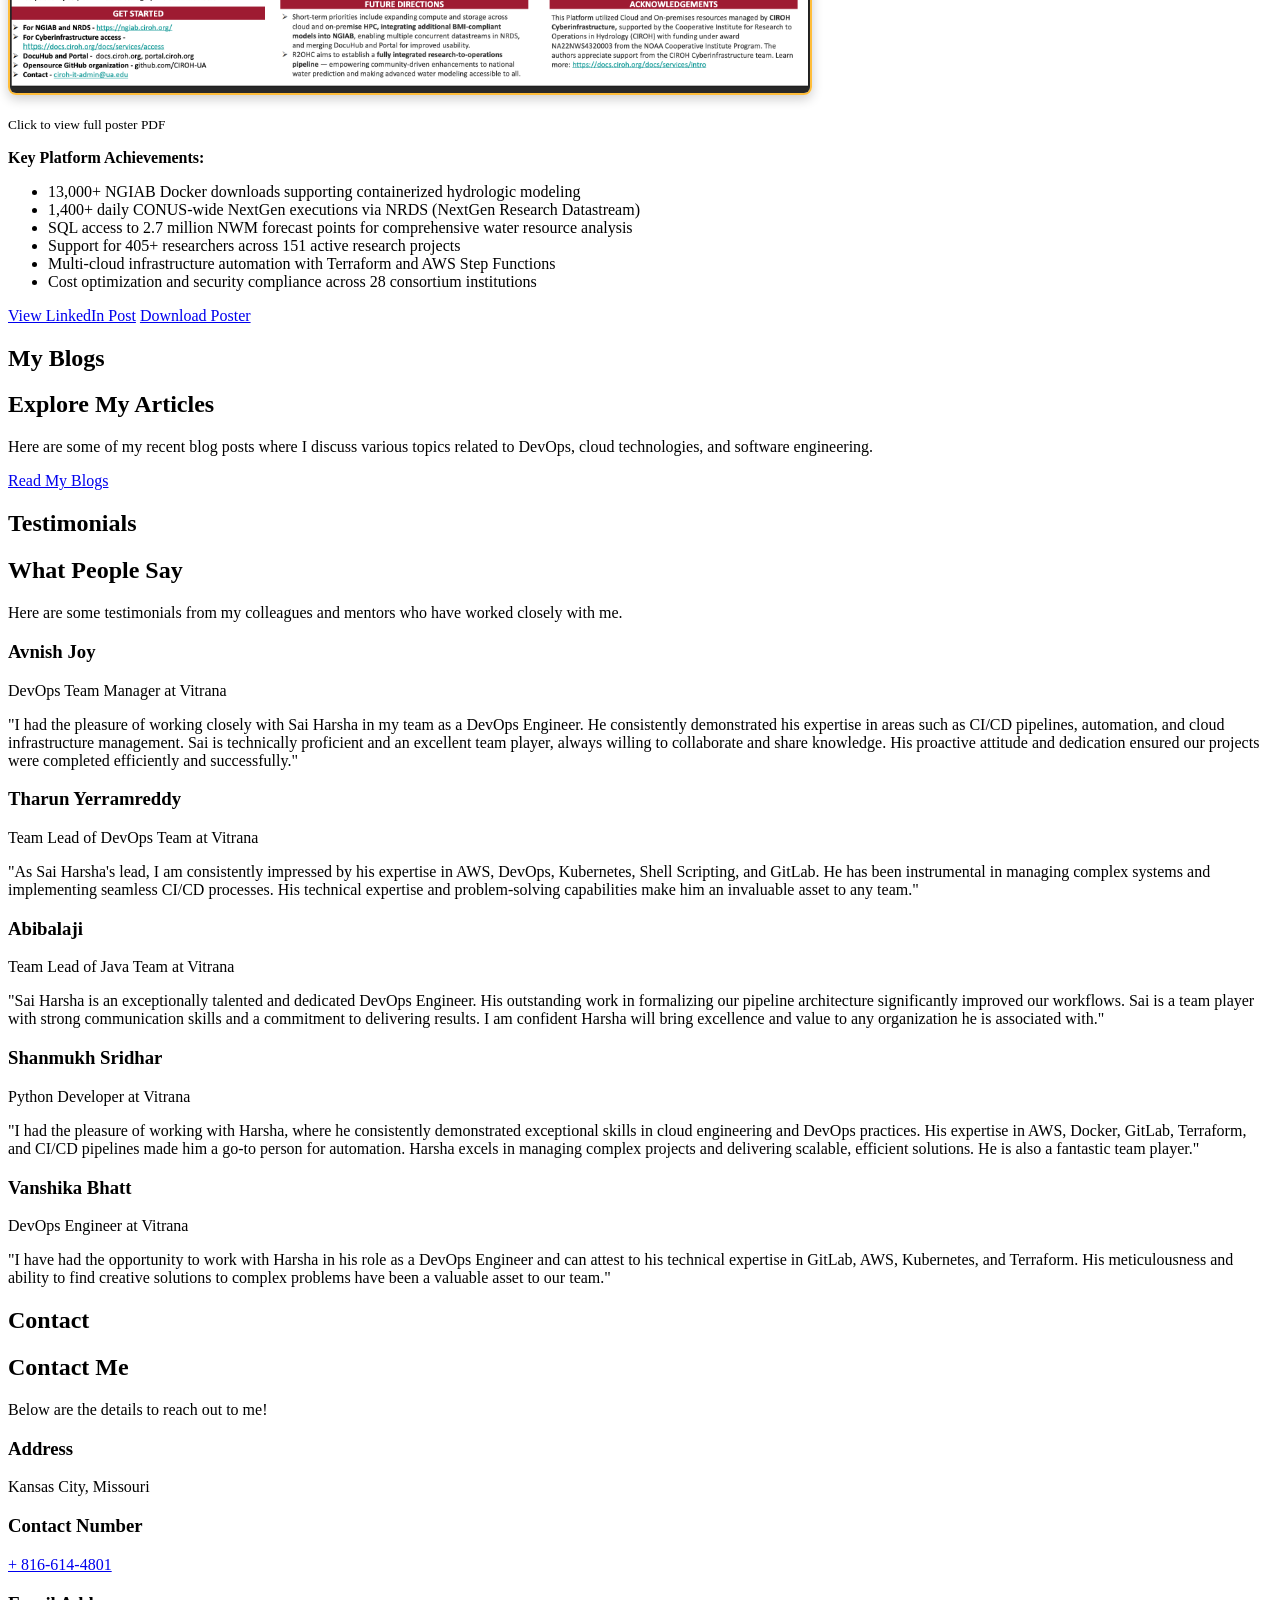
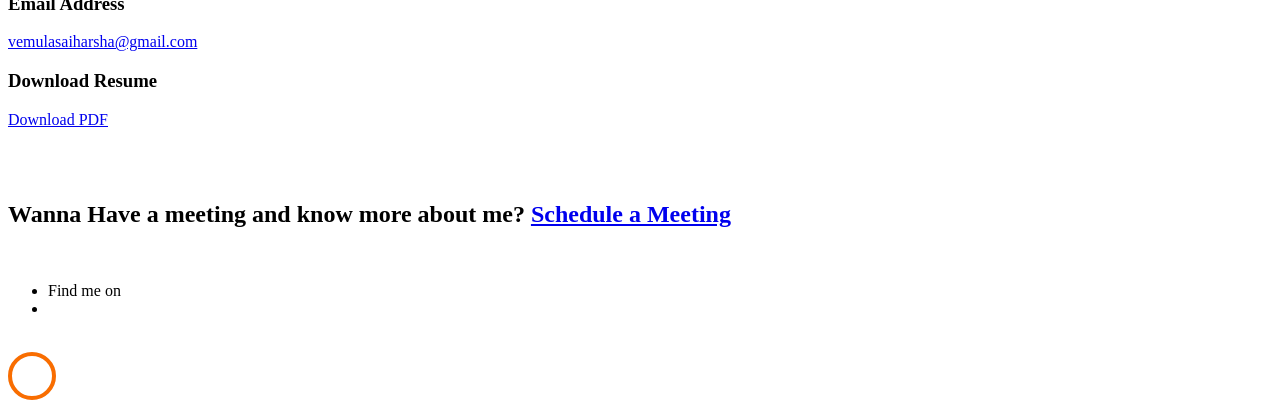
==== commit f14240e6: "Add Conferences section with AGU 2024 poster presentation - Added new Conferences section to portfol" ====
--- a/index.html
+++ b/index.html
@@ -90,6 +90,26 @@
       .zoom-effect:hover {
         transform: scale(1.1);
       }
+
+      /* Compact navigation */
+      .navbar-nav .nav-item {
+        margin: 0 0.1rem;
+      }
+
+      .navbar-nav .nav-link {
+        font-size: 13px;
+        padding: 0.5rem 0.4rem;
+      }
+
+      @media (max-width: 991px) {
+        .navbar-nav .nav-item {
+          margin: 0;
+        }
+        .navbar-nav .nav-link {
+          font-size: 16px;
+          padding: 0.5rem 1rem;
+        }
+      }
     </style>
 <link href="chatbot.css" rel="stylesheet"/></head>
 <body data-offset="300" data-spy="scroll" data-target=".site-navbar-target">
@@ -106,7 +126,8 @@
 <li class="nav-item"><a class="nav-link" href="#resume-section"><span>Resume</span></a></li>
 <li class="nav-item"><a class="nav-link" href="#project-section"><span>Projects</span></a></li>
 <li class="nav-item"><a class="nav-link" href="#blogs-section"><span>Blogs</span></a></li>
-<li class="nav-item"><a class="nav-link" href="#achievements-section"><span>Achievements</span></a></li>
+<li class="nav-item"><a class="nav-link" href="#achievements-section"><span>Certs</span></a></li>
+<li class="nav-item"><a class="nav-link" href="#conferences-section"><span>Talks</span></a></li>
 <li class="nav-item"><a class="nav-link" href="#contact-section"><span>Contact</span></a></li>
 </ul>
 </div>
@@ -450,6 +471,57 @@
 </div>
 </div>
 </section>
+<!-- Conferences Section -->
+<section class="ftco-section" id="conferences-section">
+<div class="container">
+<div class="row justify-content-center mb-5 pb-5">
+<div class="col-md-7 heading-section text-center ftco-animate">
+<h1 class="big big-2">Conferences</h1>
+<h2 class="mb-4">Conference Presentations</h2>
+<p>Here are my research presentations and poster sessions at major conferences.</p>
+</div>
+</div>
+<!-- AGU Conference Presentation -->
+<div class="row mb-5">
+<div class="col-md-12 ftco-animate">
+<div class="text mt-3 d-block">
+<h3 class="heading">American Geophysical Union (AGU) Fall Meeting 2024</h3>
+<h4>Research to Operations Hydrologic Consortium (R2OHC) Platform</h4>
+<p>
+                Presented a comprehensive poster on the R2OHC (Research to Operations Hybrid Cloud) Platform at AGU Fall Meeting 2024. As part of the CIROH Cyberinfrastructure team at the University of Alabama, I contributed to developing a multi-cloud infrastructure combining AWS, Google Cloud, Azure, and on-premises HPC resources to support hydrological modeling. The platform serves 28 consortium institutions and enables computationally intensive NextGen water simulations through containerized workflows (Docker/Singularity), managed JupyterHub environments, and Infrastructure as Code practices.
+              </p>
+</div>
+</div>
+</div>
+<div class="row mb-4">
+<div class="col-md-12 ftco-animate text-center">
+<a href="AGU_Poster_R2OHC.pdf" target="_blank">
+<img alt="AGU Conference Poster Preview" class="img-fluid" src="images/agu-poster-preview.png" style="max-width: 800px; border: 2px solid #ffbd39; border-radius: 8px; box-shadow: 0 4px 12px rgba(0,0,0,0.2);"/>
+</a>
+<p class="mt-2"><small>Click to view full poster PDF</small></p>
+</div>
+</div>
+<div class="row mb-4">
+<div class="col-md-12 ftco-animate">
+<div class="text d-block">
+<p><strong>Key Platform Achievements:</strong></p>
+<ul>
+<li>13,000+ NGIAB Docker downloads supporting containerized hydrologic modeling</li>
+<li>1,400+ daily CONUS-wide NextGen executions via NRDS (NextGen Research Datastream)</li>
+<li>SQL access to 2.7 million NWM forecast points for comprehensive water resource analysis</li>
+<li>Support for 405+ researchers across 151 active research projects</li>
+<li>Multi-cloud infrastructure automation with Terraform and AWS Step Functions</li>
+<li>Cost optimization and security compliance across 28 consortium institutions</li>
+</ul>
+<p>
+                <a aria-label="View LinkedIn Post" class="btn btn-primary py-3 px-4" href="https://www.linkedin.com/feed/update/urn:li:activity:7407970062692798465/" target="_blank">View LinkedIn Post</a>
+                <a aria-label="Download Poster PDF" class="btn btn-primary py-3 px-4" href="AGU_Poster_R2OHC.pdf" target="_blank">Download Poster</a>
+</p>
+</div>
+</div>
+</div>
+</div>
+</section>
 <!-- Blogs Section -->
 <section class="ftco-section" id="blogs-section">
 <div class="container">
--- a/chatbot.css
+++ b/chatbot.css
@@ -85,13 +85,23 @@
   padding-bottom: 10px;
 }
 
-.chat-suggestions button {
-  margin: 4px 4px 10px 0;
-  padding: 6px 10px;
-  background: #333;
-  border: none;
-  border-radius: 6px;
-  color: #fff;
+.suggestion-btn {
+  margin: 6px 4px 0 0;
+  padding: 8px 12px;
+  background: #2c2c2c;
+  border: 1px solid #f1c40f;
+  border-radius: 8px;
+  color: #f1c40f;
   font-size: 12px;
   cursor: pointer;
+  transition: all 0.2s ease;
+  display: inline-block;
+  font-family: 'Poppins', sans-serif;
 }
+
+.suggestion-btn:hover {
+  background: #f1c40f;
+  color: #0d0d0d;
+  transform: translateY(-2px);
+  box-shadow: 0 4px 8px rgba(241, 196, 15, 0.3);
+}
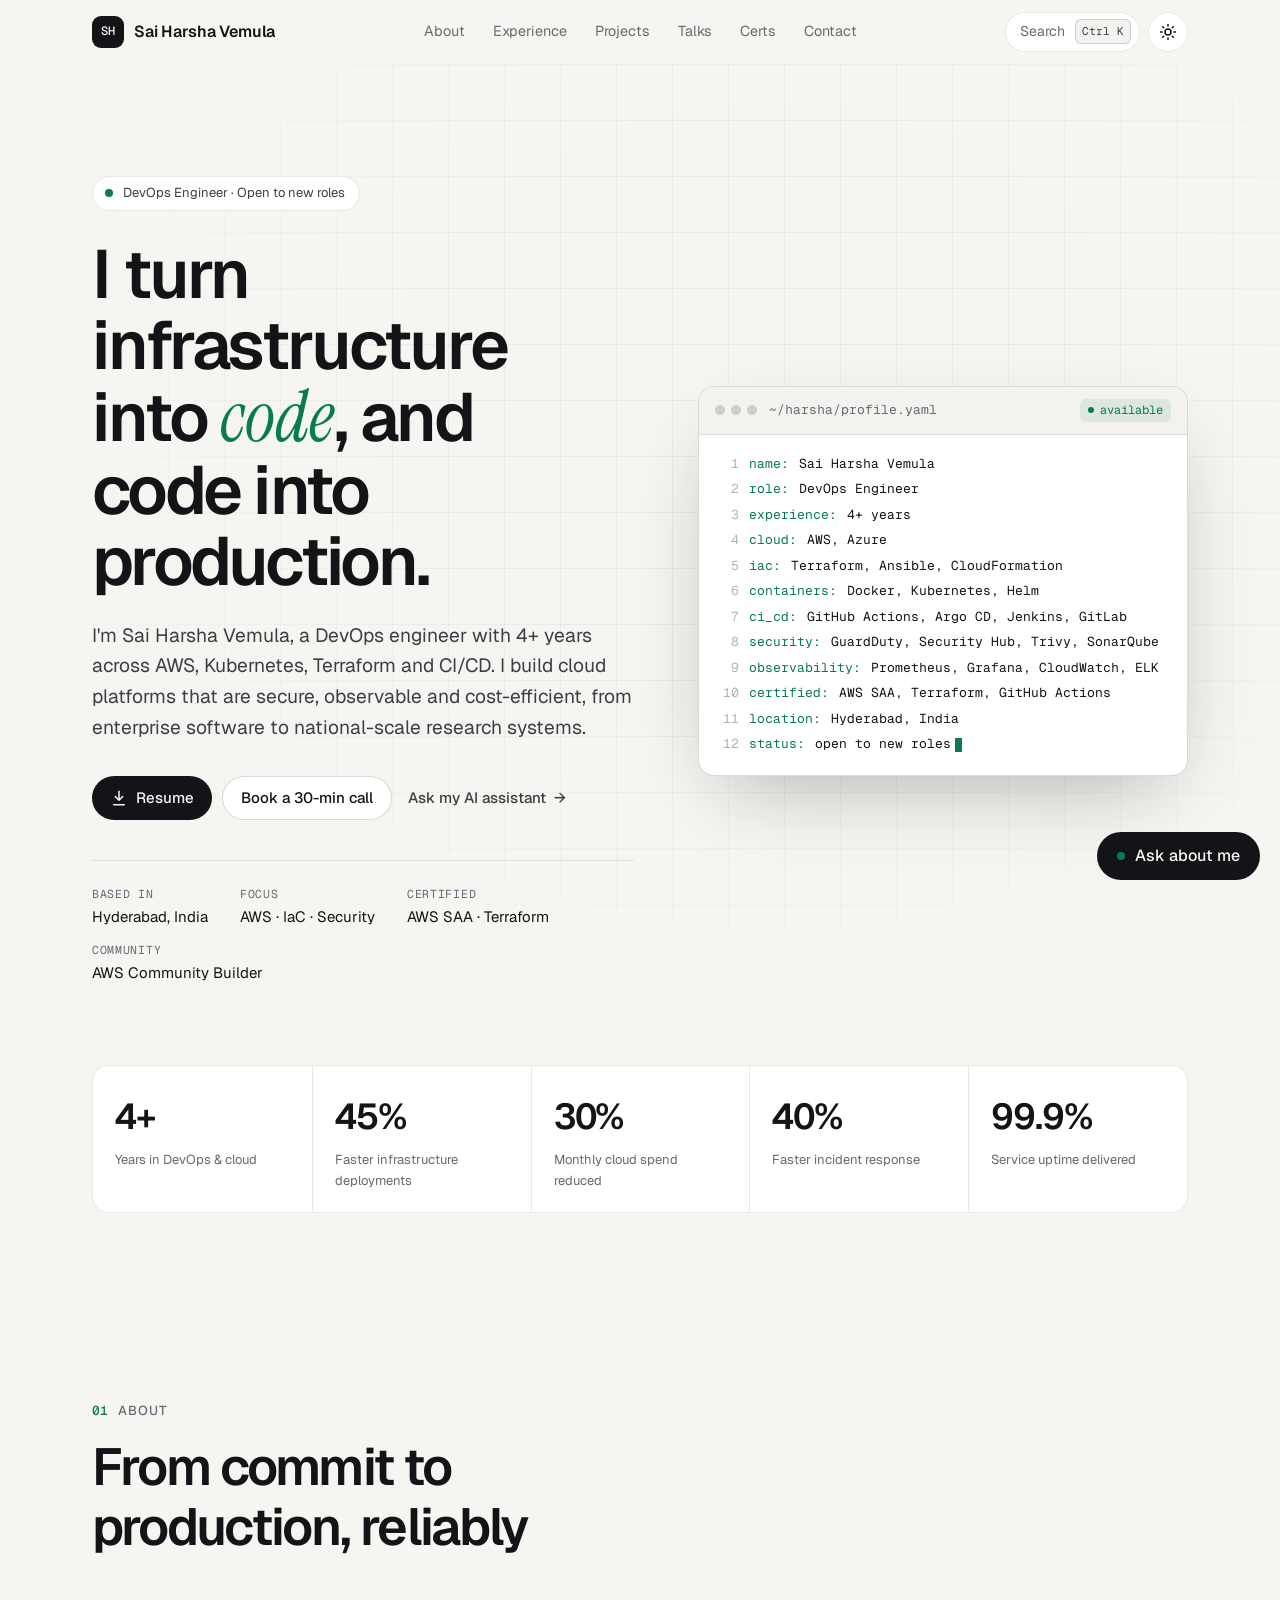
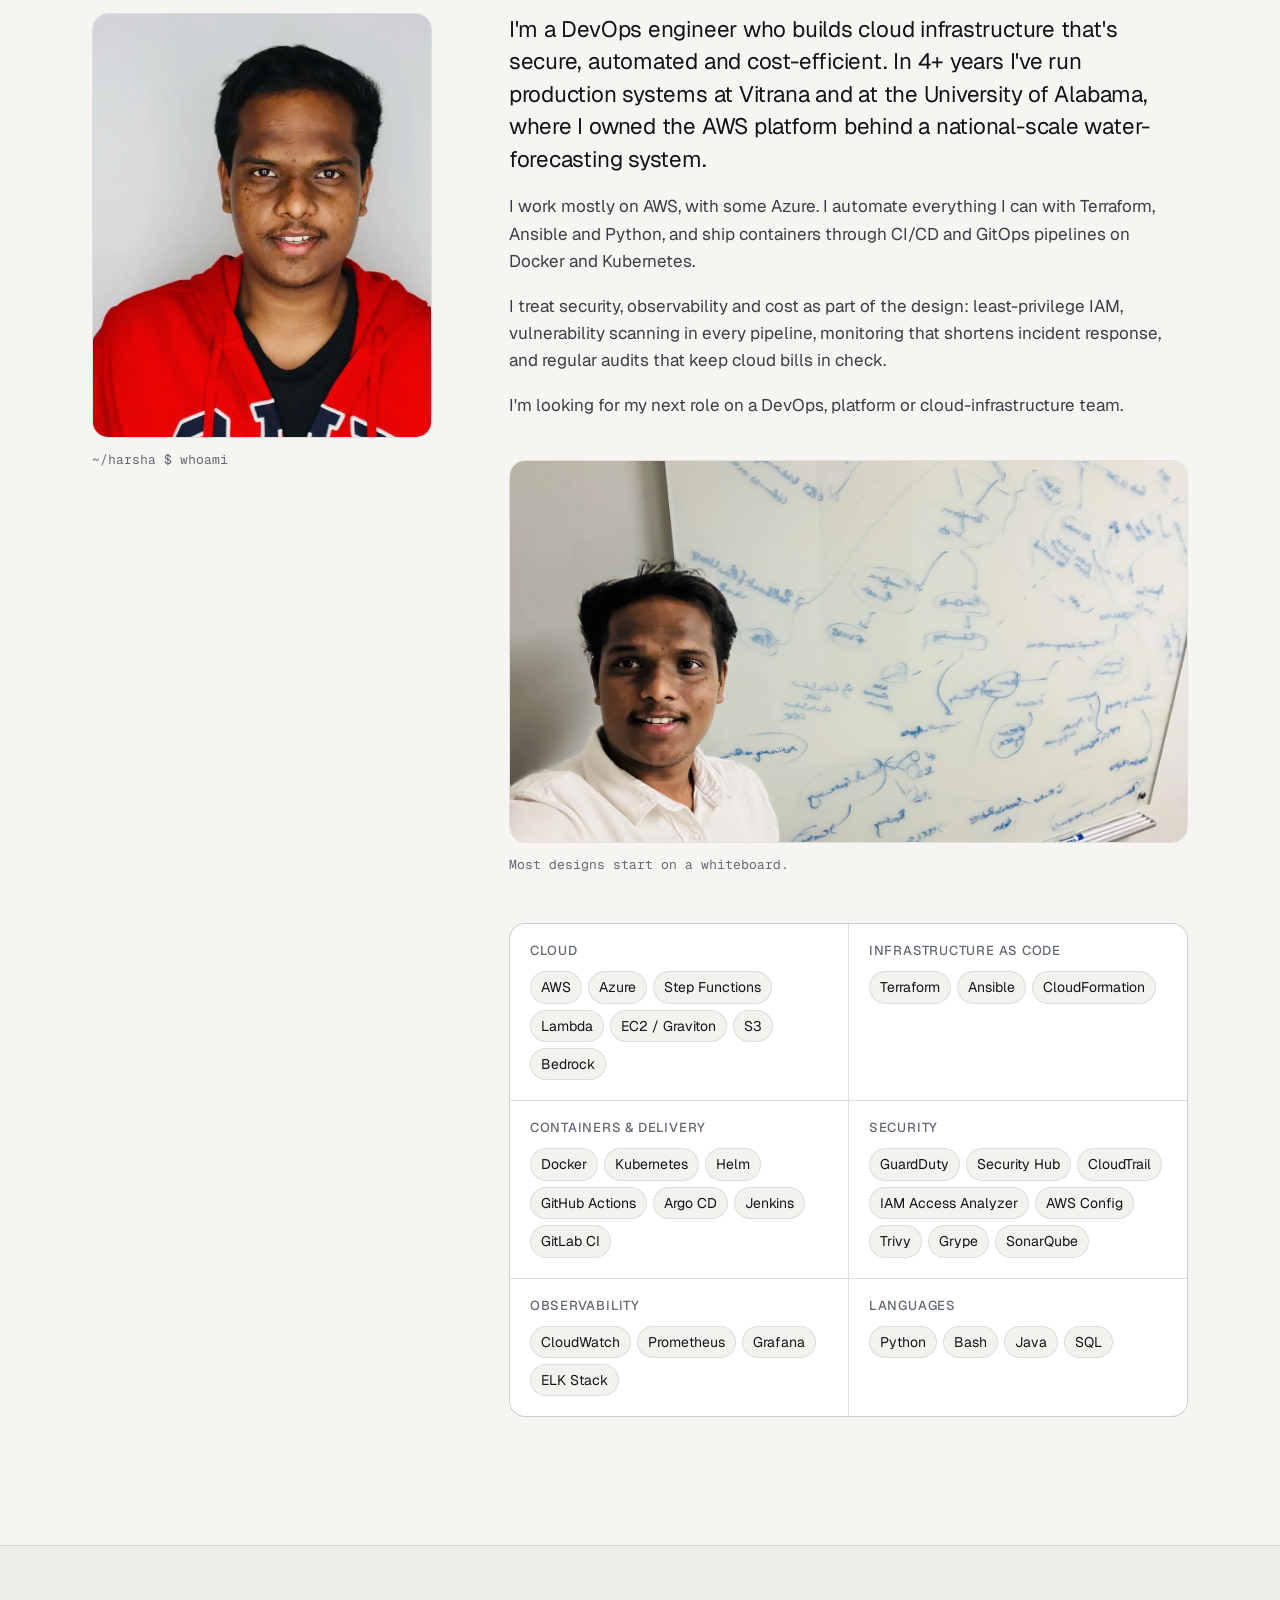
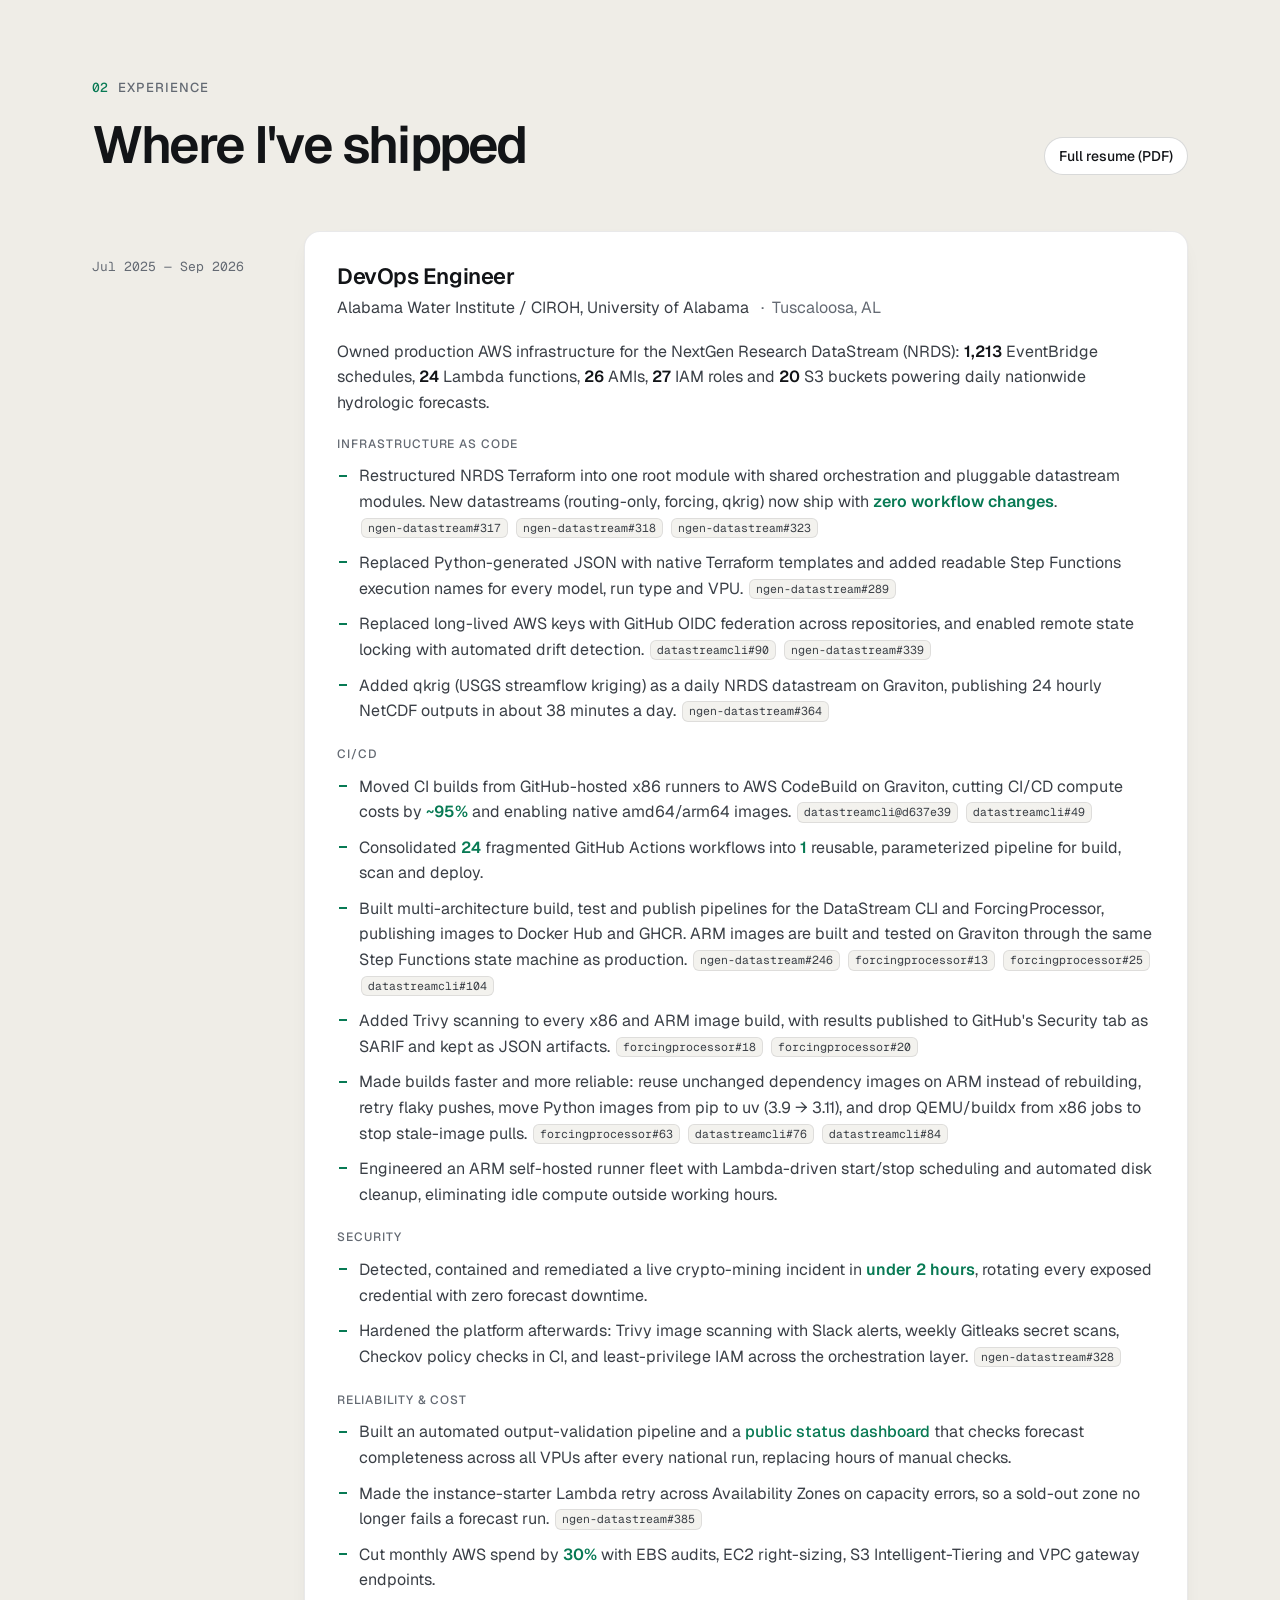
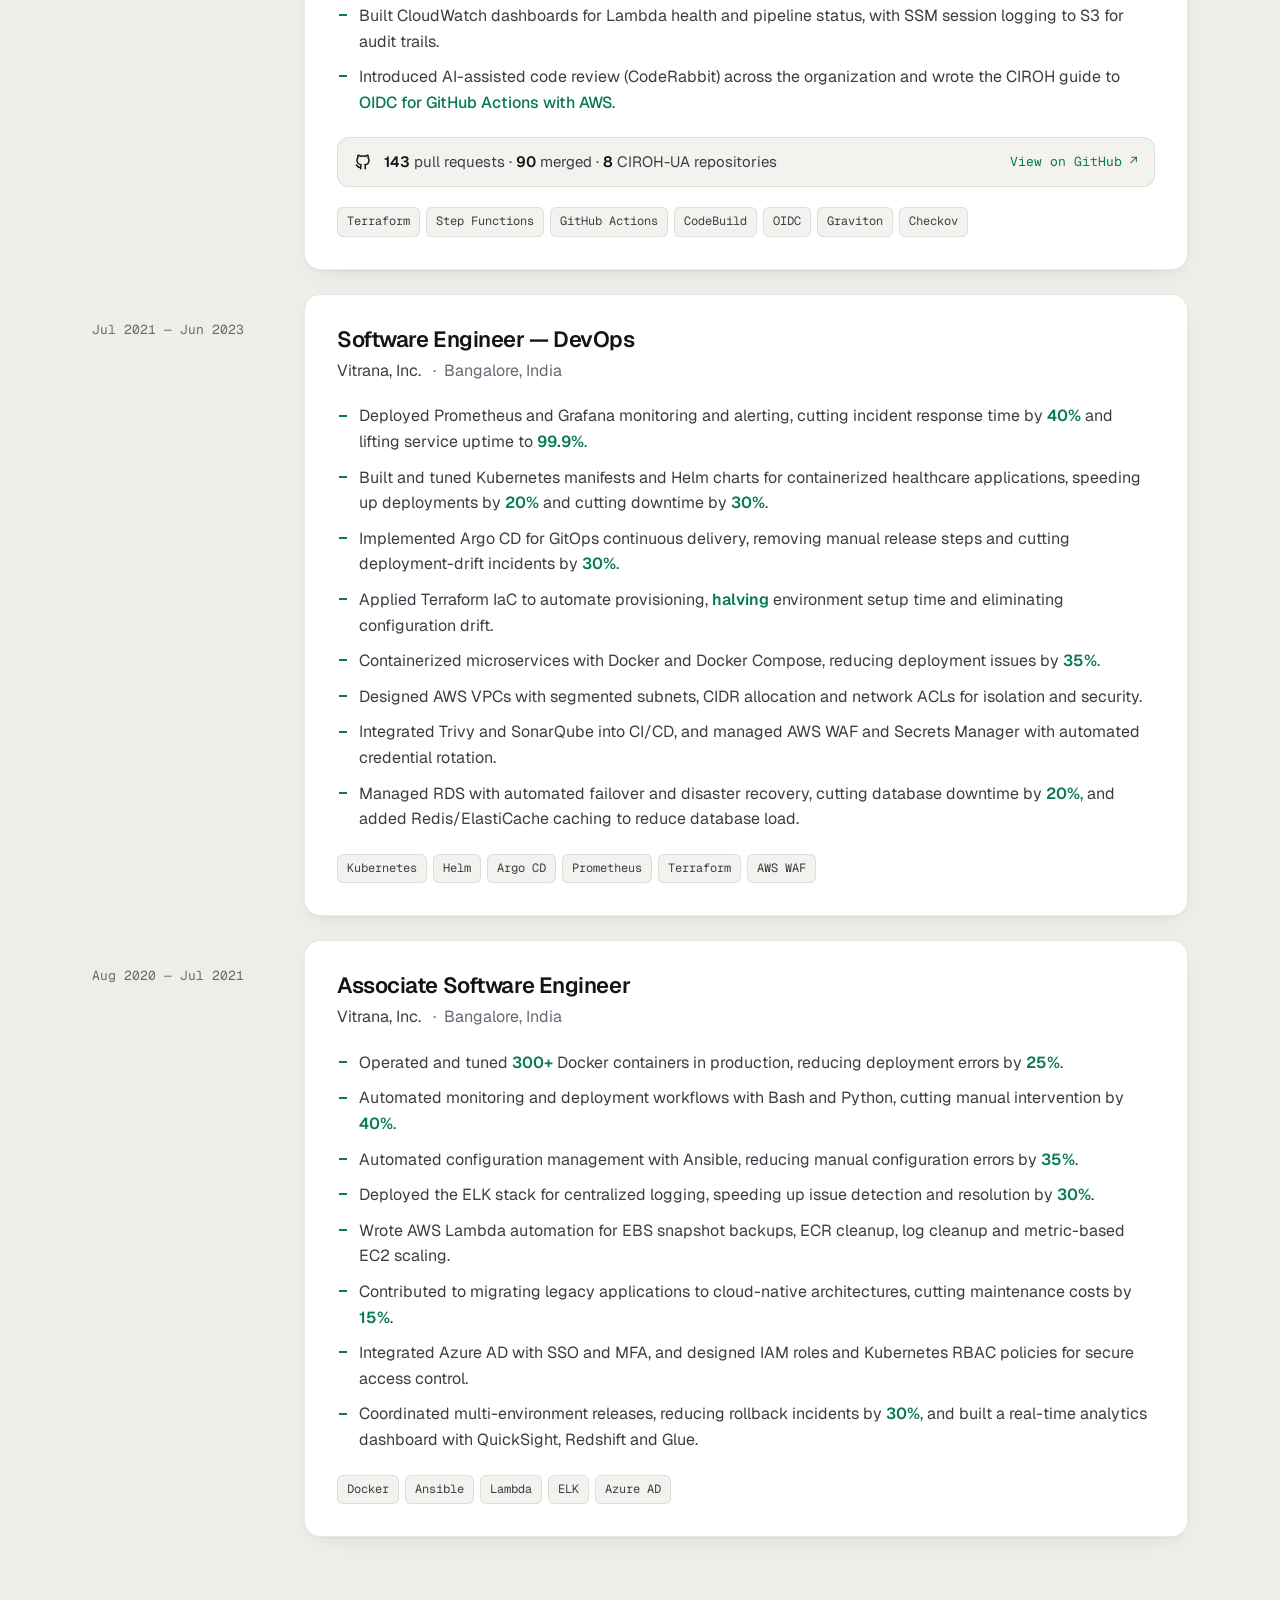
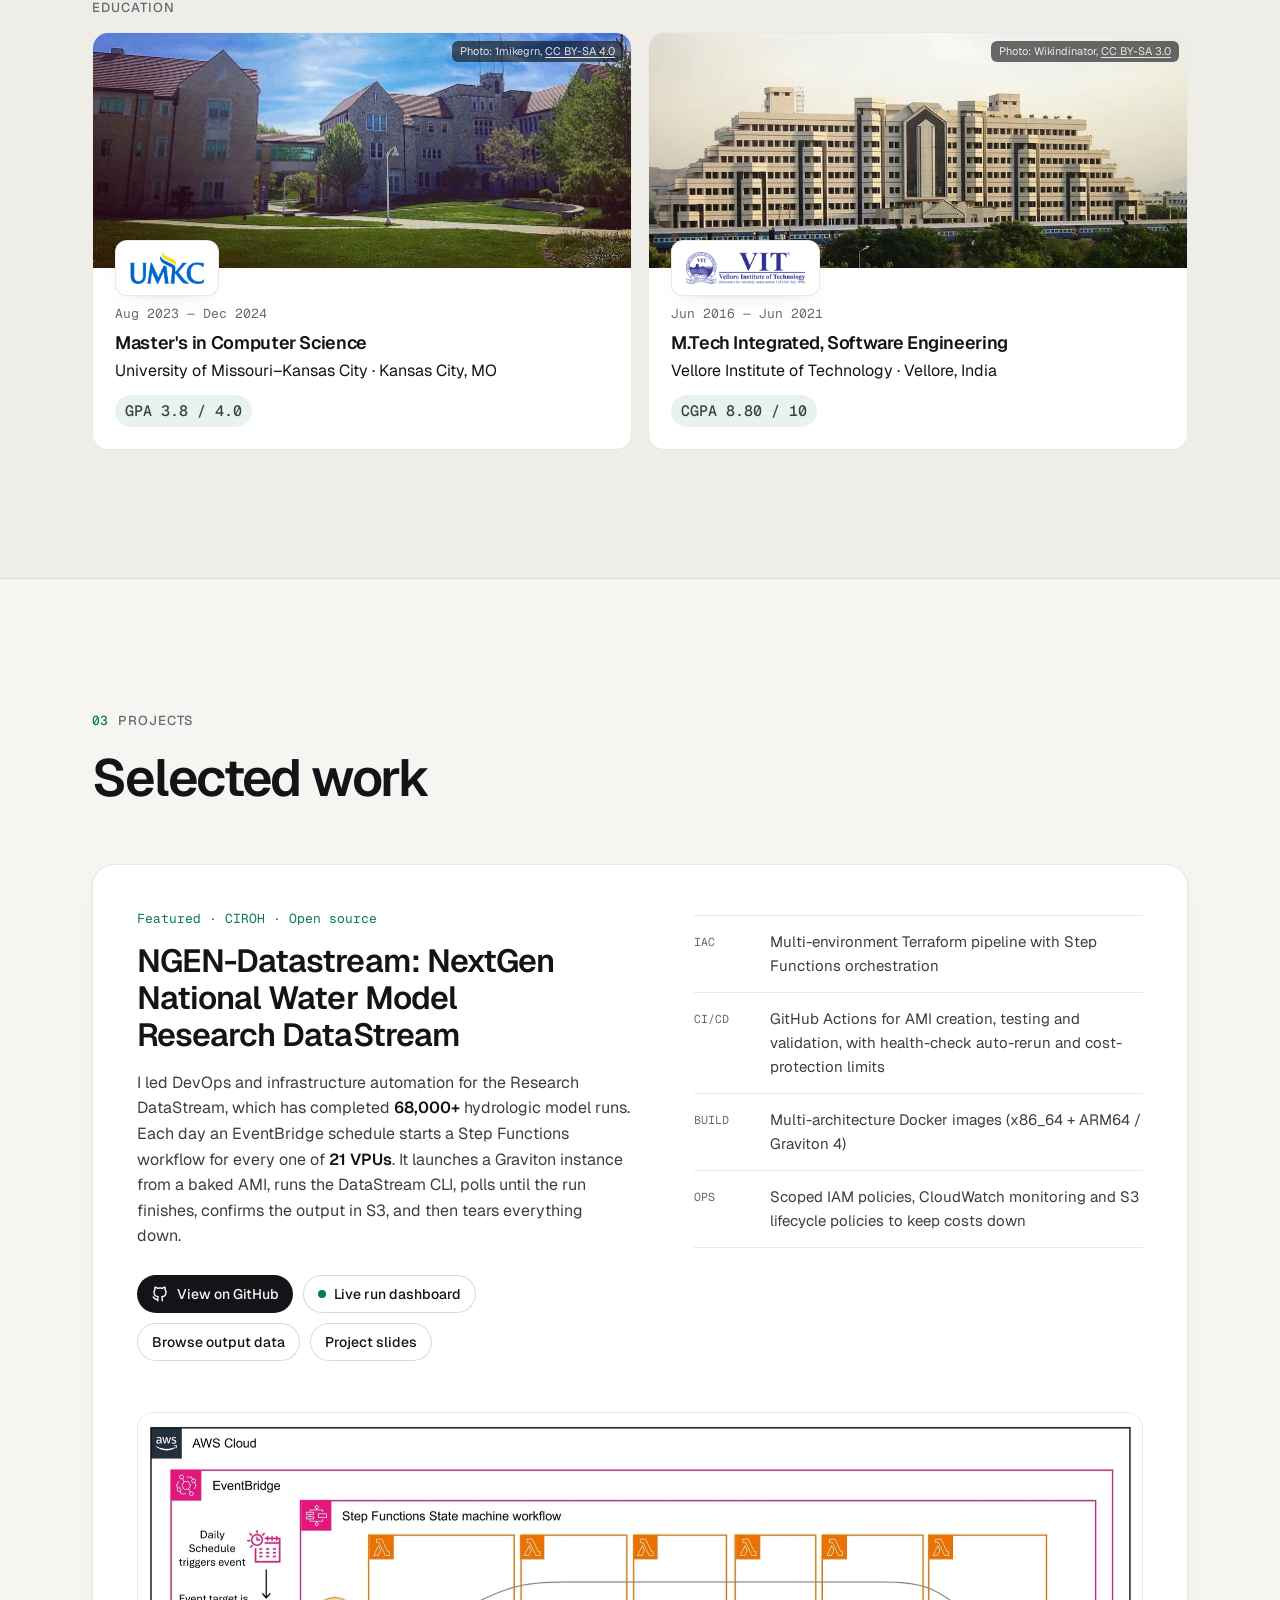
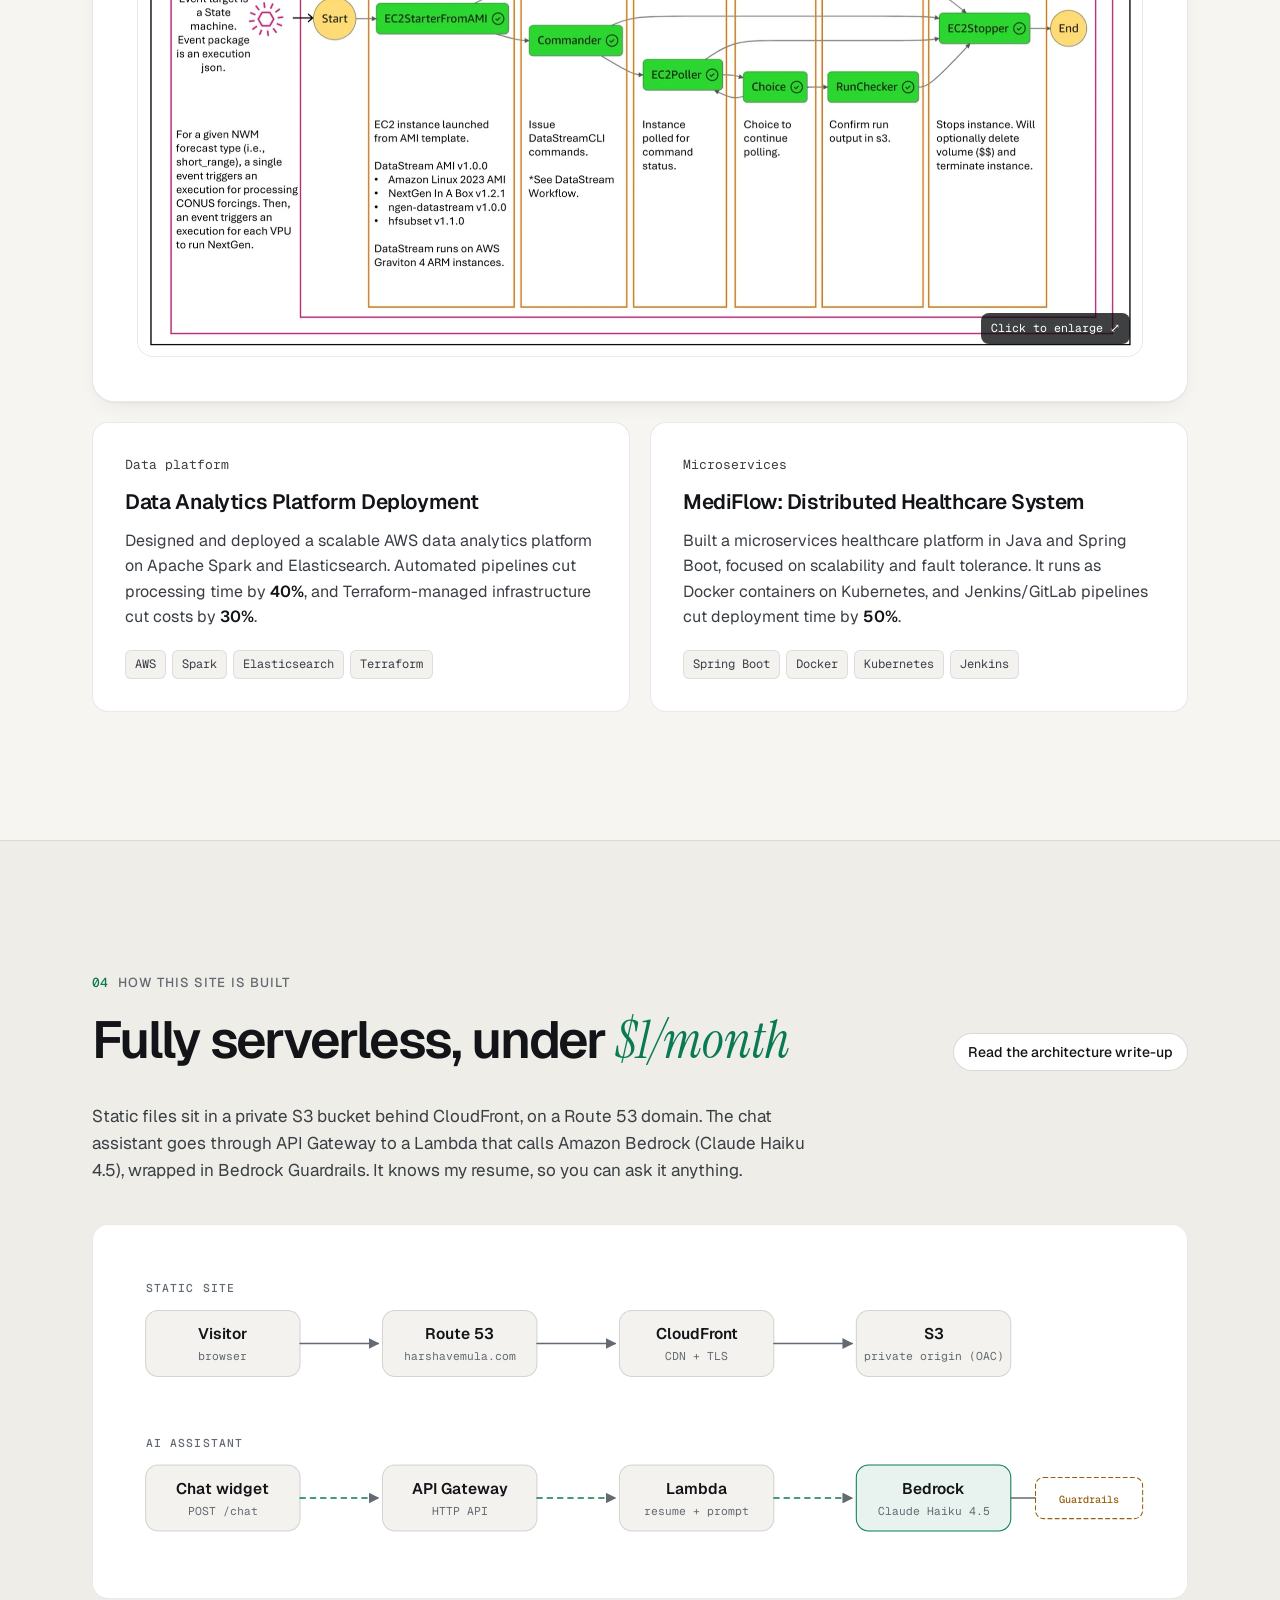
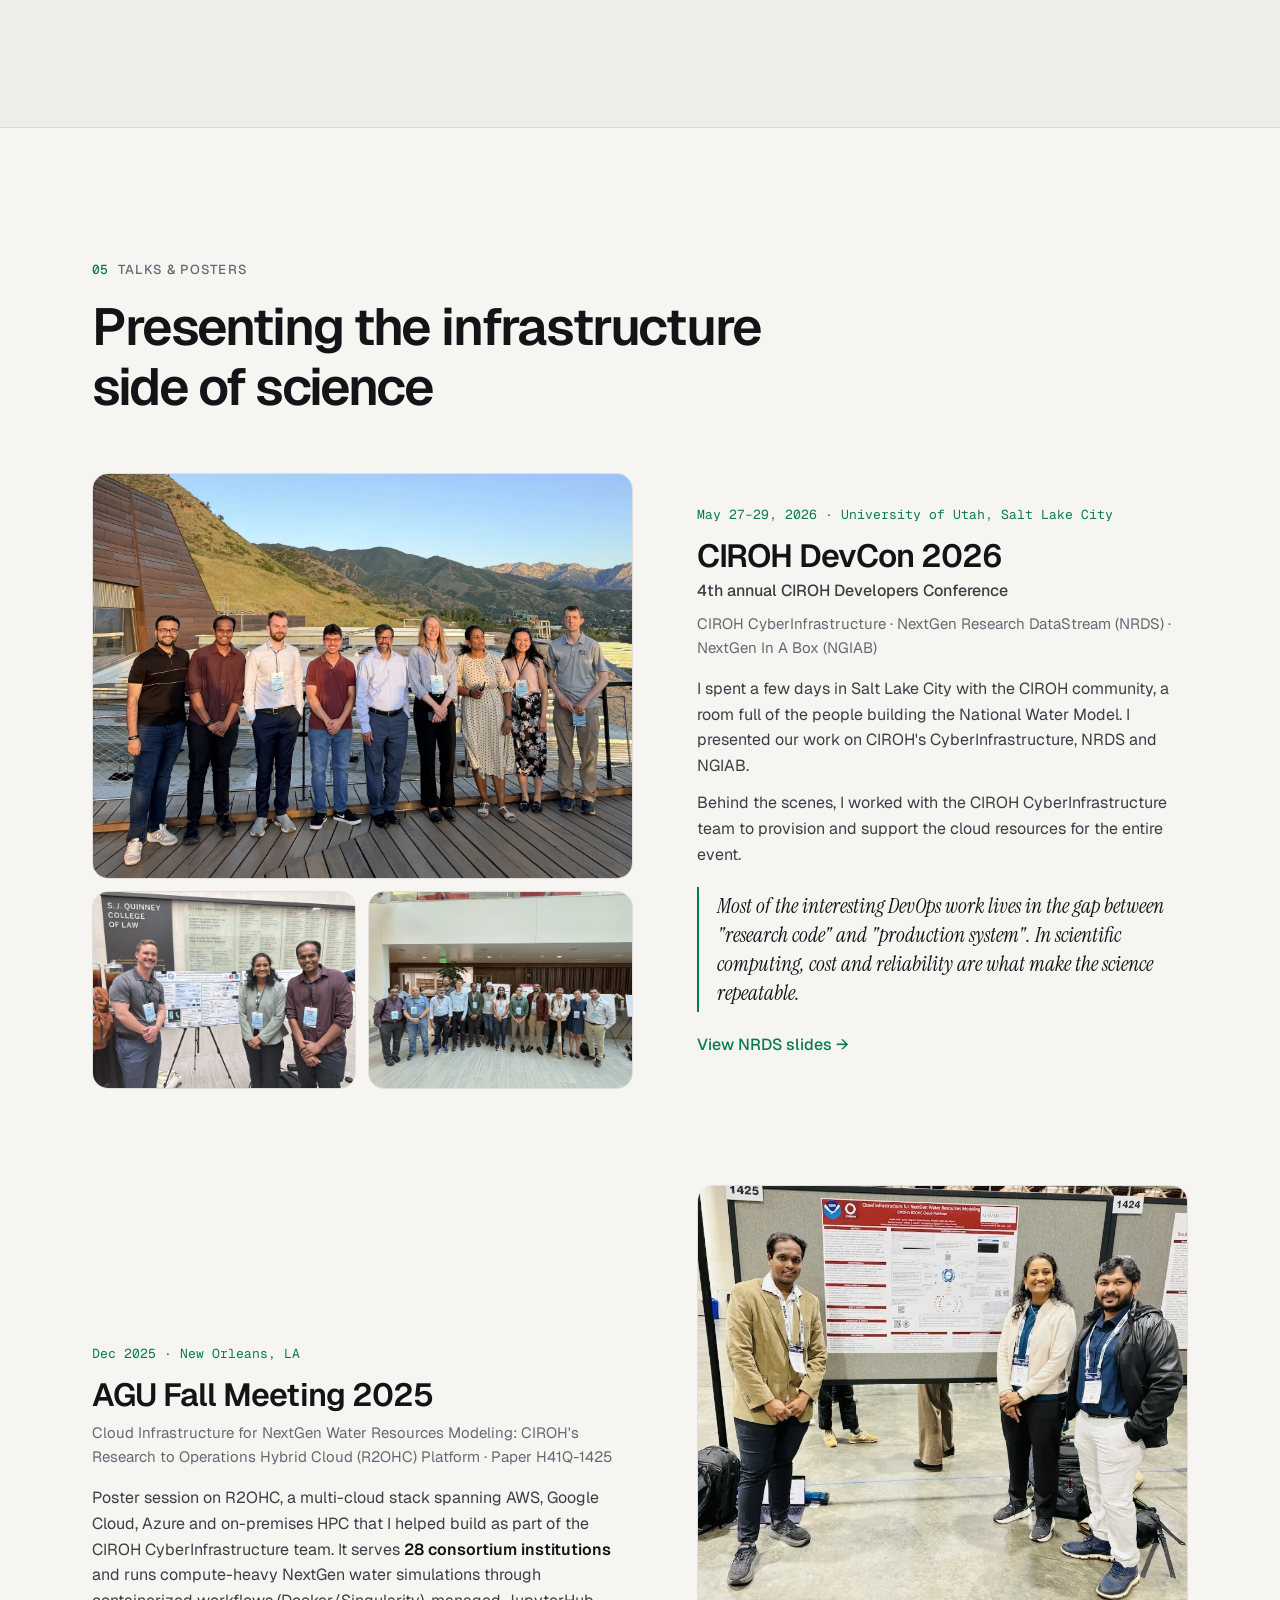
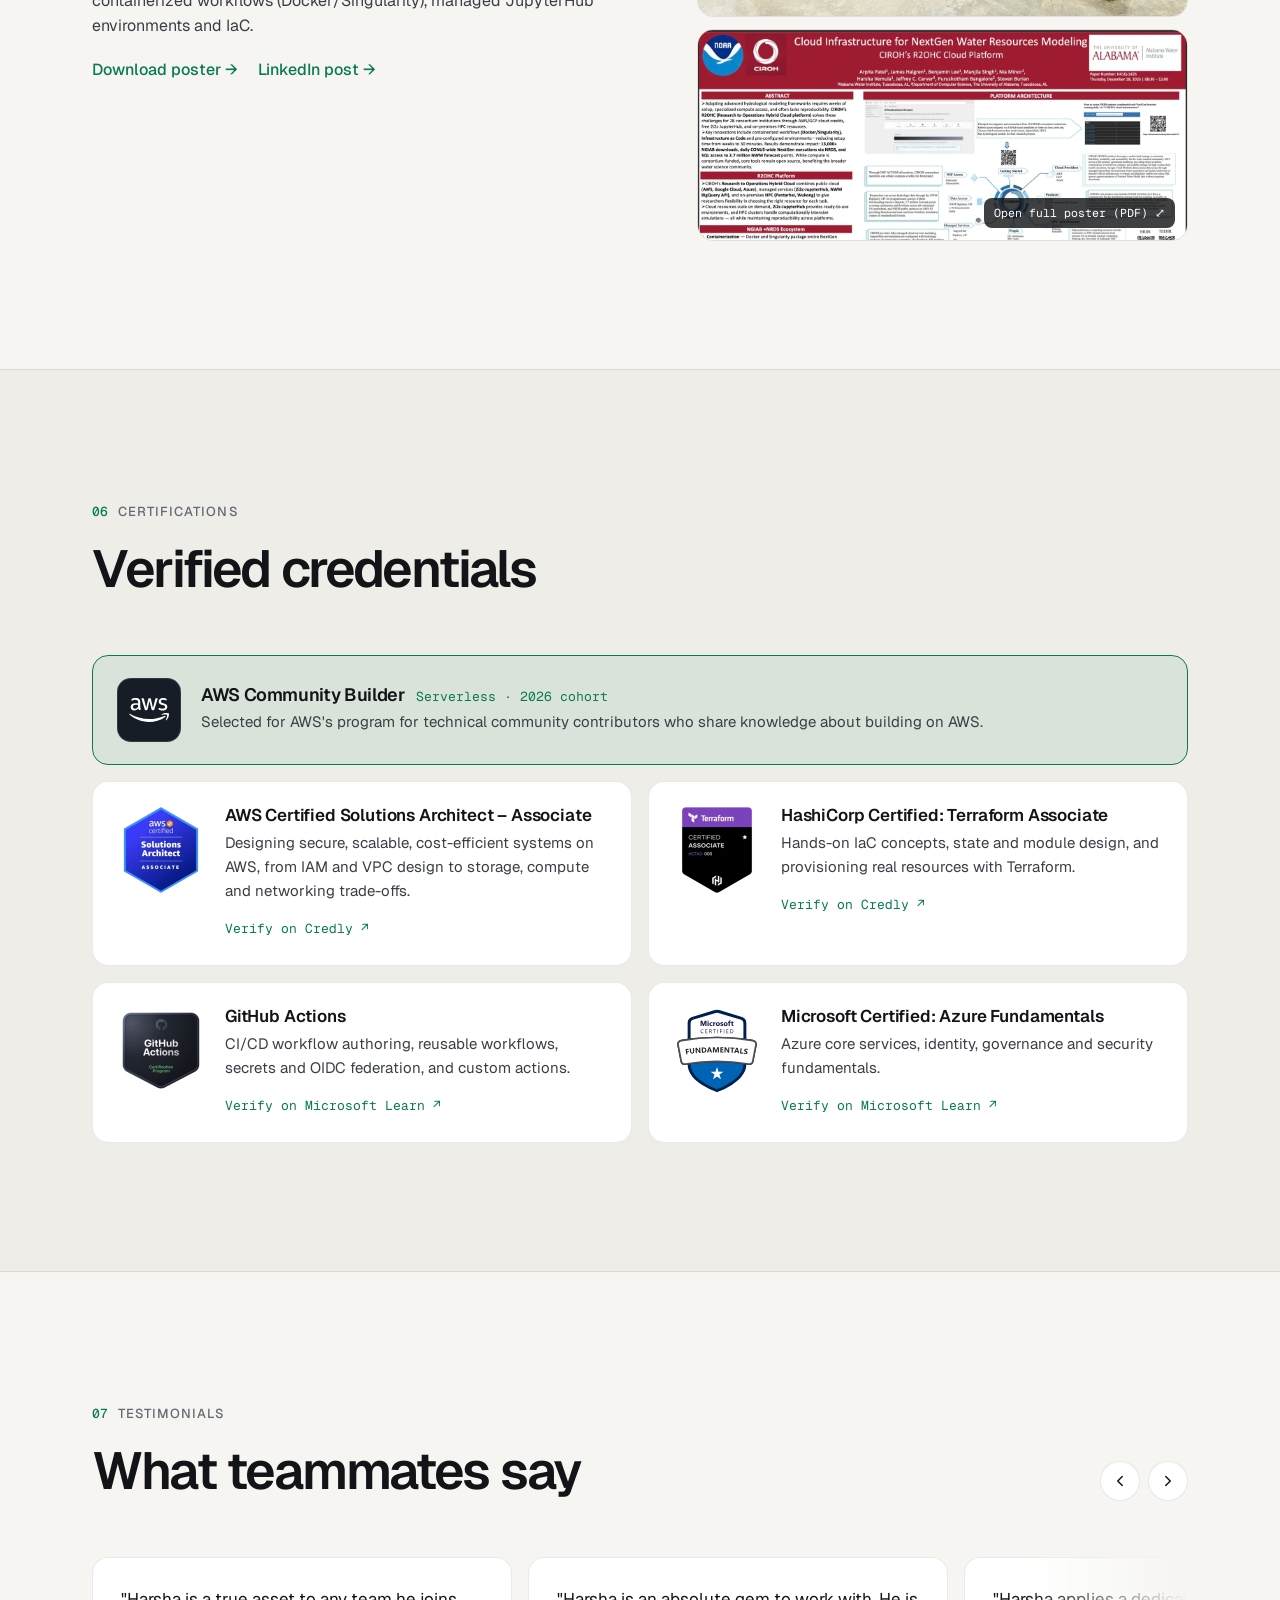
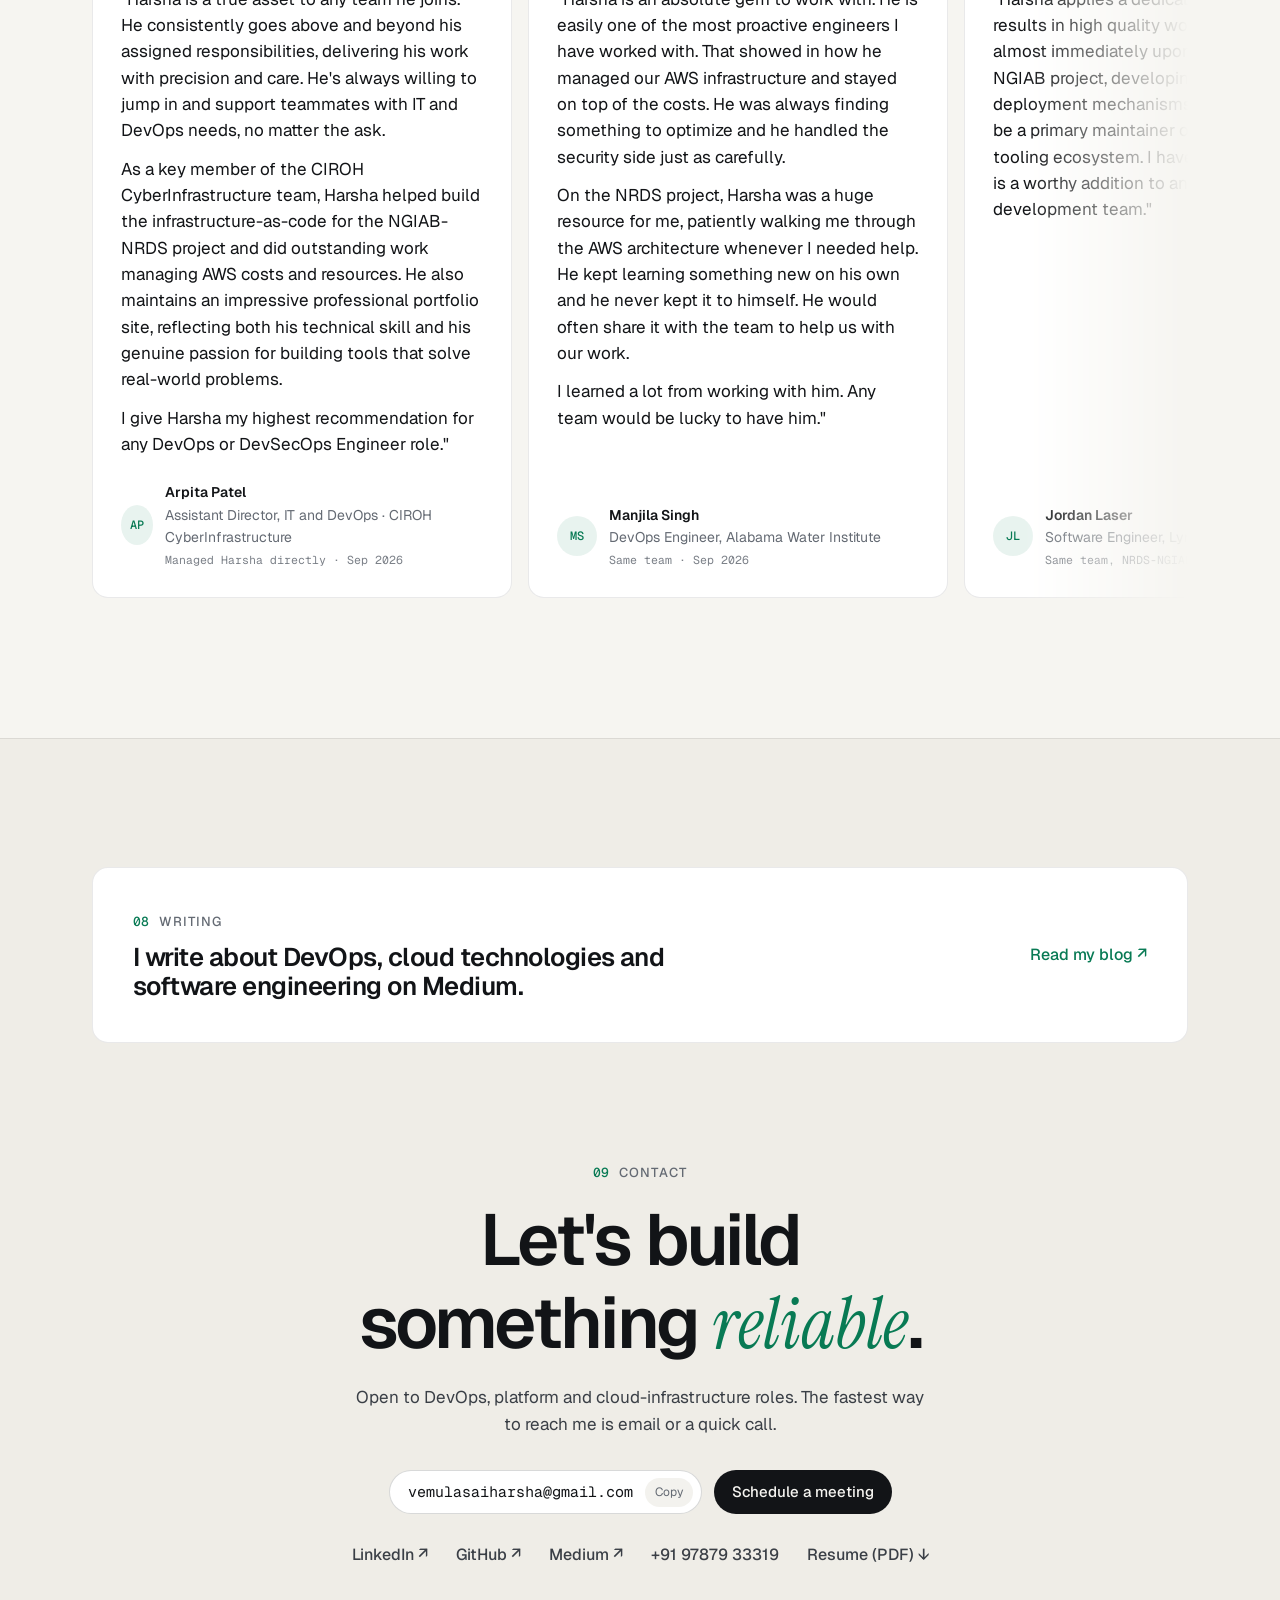
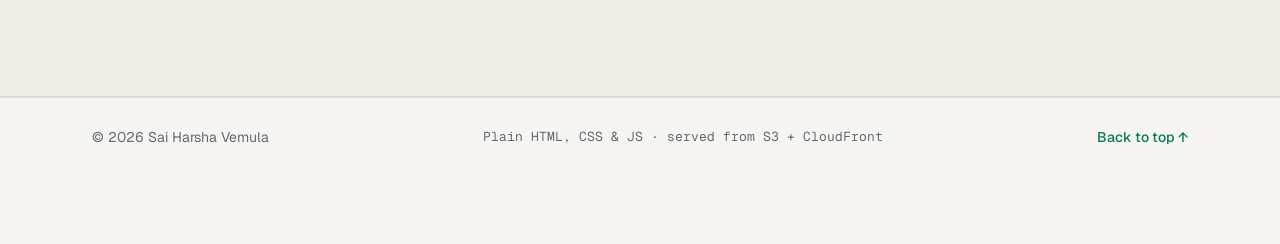
==== commit fb099f34: "Redesign portfolio as a modern static site (v2) Replace the jQuery/Bootstrap template with plain HTM" ====
--- a/index.html
+++ b/index.html
@@ -1,714 +1,766 @@
-<!DOCTYPE html>
-
+<!doctype html>
 <html lang="en">
 <head>
-<title>Sai Harsha Vemula Portfolio</title>
-<meta charset="utf-8"/>
-<meta content="width=device-width, initial-scale=1, shrink-to-fit=no" name="viewport"/>
-<link href="https://fonts.googleapis.com/css?family=Poppins:100,200,300,400,500,600,700,800,900" rel="stylesheet"/>
-<link href="css/open-iconic-bootstrap.min.css" rel="stylesheet"/>
-<link href="css/animate.css" rel="stylesheet"/>
-<link href="css/owl.carousel.min.css" rel="stylesheet"/>
-<link href="css/owl.theme.default.min.css" rel="stylesheet"/>
-<link href="css/magnific-popup.css" rel="stylesheet"/>
-<link href="css/aos.css" rel="stylesheet"/>
-<link href="css/ionicons.min.css" rel="stylesheet"/>
-<link href="css/flaticon.css" rel="stylesheet"/>
-<link href="css/icomoon.css" rel="stylesheet"/>
-<link href="css/style.css" rel="stylesheet"/>
-<style>
-      /* Custom styles from resume */
-      .about-mf .box-shadow-full {
-        padding-top: 4rem;
-        padding-bottom: 4rem;
-      }
-
-      .about-mf .about-img {
-        margin-bottom: 2rem;
-      }
-
-      .about-mf .about-img img {
-        margin-left: 10px;
-      }
-
-      .skill-mf .progress {
-        margin: .5rem 0 1.2rem 0;
-        border-radius: 0;
-        height: .7rem;
-      }
-
-      .skill-mf .progress .progress-bar {
-        height: .7rem;
-        background-color: #ffbd39;
-      }
-
-      /* Animation styles */
-      #typing-animation {
-        position: relative;
-        font-size: 30px;
-        font-weight: bold;
-        color: rgb(255, 255, 255);
-        overflow: hidden;
-        white-space: nowrap;
-        animation: typing 3s steps(20, end) infinite;
-      }
-
-      #typing-animation:before {
-        content: "";
-        top: 0;
-        left: 0;
-        width: 0;
-        height: 100%;
-        background-color: #ccc;
-        animation: typing-cursor 0.5s ease-in-out infinite;
-      }
-
-      @keyframes typing {
-        from {
-          width: 0;
-        }
-        to {
-          width: 100%;
-        }
-      }
-
-      @keyframes typing-cursor {
-        from {
-          width: 5px;
-        }
-        to {
-          width: 0;
-        }
-      }
-
-      /* project image zoom effect */
-      .zoom-effect {
-        overflow: hidden;
-        transition: transform 0.3s ease-out;
-      }
-
-      .zoom-effect:hover {
-        transform: scale(1.1);
-      }
-
-      /* Compact navigation */
-      .navbar-nav .nav-item {
-        margin: 0 0.1rem;
-      }
-
-      .navbar-nav .nav-link {
-        font-size: 13px;
-        padding: 0.5rem 0.4rem;
-      }
-
-      @media (max-width: 991px) {
-        .navbar-nav .nav-item {
-          margin: 0;
-        }
-        .navbar-nav .nav-link {
-          font-size: 16px;
-          padding: 0.5rem 1rem;
-        }
-      }
-    </style>
-<link href="chatbot.css" rel="stylesheet"/></head>
-<body data-offset="300" data-spy="scroll" data-target=".site-navbar-target">
-<nav class="navbar navbar-expand-lg navbar-dark ftco_navbar ftco-navbar-light site-navbar-target" id="ftco-navbar">
-<div class="container">
-<a class="navbar-brand" href="index.html">Sai Harsha Vemula</a>
-<button aria-controls="ftco-nav" aria-expanded="false" aria-label="Toggle navigation" class="navbar-toggler js-fh5co-nav-toggle fh5co-nav-toggle" data-target="#ftco-nav" data-toggle="collapse" type="button">
-<span class="oi oi-menu"></span> Menu
+  <meta charset="utf-8">
+  <meta name="viewport" content="width=device-width, initial-scale=1">
+  <title>Sai Harsha Vemula — DevOps Engineer | AWS Community Builder</title>
+  <meta name="description" content="Sai Harsha Vemula, DevOps Engineer with 4+ years building secure, automated and cost-efficient cloud infrastructure with AWS, Terraform, Kubernetes and CI/CD.">
+  <link rel="canonical" href="https://harshavemula.com/">
+  <meta name="theme-color" content="#0a0b0d" media="(prefers-color-scheme: dark)">
+  <meta name="theme-color" content="#f6f5f1" media="(prefers-color-scheme: light)">
+
+  <meta property="og:type" content="profile">
+  <meta property="og:title" content="Sai Harsha Vemula — DevOps Engineer">
+  <meta property="og:description" content="DevOps Engineer: AWS, Terraform, Kubernetes, CI/CD and cloud security. 4+ years running production infrastructure.">
+  <meta property="og:url" content="https://harshavemula.com/">
+  <meta property="og:image" content="https://harshavemula.com/assets/img/devcon/devcon_1.jpeg">
+  <meta name="twitter:card" content="summary_large_image">
+
+  <link rel="icon" href="/favicon.svg" type="image/svg+xml">
+  <link rel="preconnect" href="https://fonts.googleapis.com">
+  <link rel="preconnect" href="https://fonts.gstatic.com" crossorigin>
+  <link href="https://fonts.googleapis.com/css2?family=Geist:wght@400;500;600;700&family=Geist+Mono:wght@400;500&family=Instrument+Serif:ital@1&display=swap" rel="stylesheet">
+  <link rel="stylesheet" href="assets/css/site.css">
+
+  <!-- Apply saved theme before paint to avoid a flash -->
+  <script>
+    document.documentElement.classList.add("js");
+    try { var t = localStorage.getItem("theme"); if (t) document.documentElement.dataset.theme = t; } catch (e) {}
+  </script>
+
+  <script type="application/ld+json">
+  {
+    "@context": "https://schema.org",
+    "@type": "Person",
+    "name": "Sai Harsha Vemula",
+    "alternateName": "Harsha Vemula",
+    "url": "https://harshavemula.com/",
+    "image": "https://harshavemula.com/assets/img/about-me.jpg",
+    "jobTitle": "DevOps Engineer",
+    "address": { "@type": "PostalAddress", "addressLocality": "Hyderabad", "addressCountry": "IN" },
+    "sameAs": [
+      "https://www.linkedin.com/in/saiharshavemula/",
+      "https://github.com/harshavemula-ua",
+      "https://medium.com/@harshaharshuharsha"
+    ]
+  }
+  </script>
+</head>
+<body>
+  <a class="skip-link" href="#main">Skip to content</a>
+
+  <!-- ============ NAV ============ -->
+  <header class="nav" id="nav">
+    <div class="nav__inner container">
+      <a href="#top" class="brand">
+        <span class="brand__mark" aria-hidden="true">SH</span>
+        <span class="brand__name">Sai Harsha Vemula</span>
+      </a>
+      <nav class="nav__links" aria-label="Primary">
+        <a href="#about">About</a>
+        <a href="#experience">Experience</a>
+        <a href="#projects">Projects</a>
+        <a href="#talks">Talks</a>
+        <a href="#certs">Certs</a>
+        <a href="#contact">Contact</a>
+      </nav>
+      <div class="nav__actions">
+        <button class="kbd-btn" type="button" data-open-palette title="Open command menu">
+          <span>Search</span><kbd>⌘K</kbd>
         </button>
-<div class="collapse navbar-collapse" id="ftco-nav">
-<ul class="navbar-nav nav ml-auto">
-<li class="nav-item"><a class="nav-link" href="#home-section"><span>Home</span></a></li>
-<li class="nav-item"><a class="nav-link" href="#about-section"><span>About</span></a></li>
-<li class="nav-item"><a class="nav-link" href="#resume-section"><span>Resume</span></a></li>
-<li class="nav-item"><a class="nav-link" href="#project-section"><span>Projects</span></a></li>
-<li class="nav-item"><a class="nav-link" href="#blogs-section"><span>Blogs</span></a></li>
-<li class="nav-item"><a class="nav-link" href="#achievements-section"><span>Certs</span></a></li>
-<li class="nav-item"><a class="nav-link" href="#conferences-section"><span>Talks</span></a></li>
-<li class="nav-item"><a class="nav-link" href="#contact-section"><span>Contact</span></a></li>
-</ul>
-</div>
-</div>
-</nav>
-<section class="hero" id="home-section">
-<div class="home-slider owl-carousel">
-<div class="slider-item">
-<div class="overlay"></div>
-<div class="container">
-<div class="row d-md-flex no-gutters slider-text align-items-end justify-content-end" data-scrollax-parent="true">
-<div class="one-third js-fullheight order-md-last img" style="background-image:url(images/bg_1.webp);">
-<div class="overlay"></div>
-</div>
-<div class="one-forth d-flex align-items-center ftco-animate" data-scrollax="properties: { translateY: '70%' }">
-<div class="text">
-<span class="subheading">Hello!</span>
-<h1 class="mb-4 mt-3">I'm <span>Sai Harsha Vemula</span></h1>
-<h2>Software Engineer</h2>
-<p><a class="btn btn-primary py-3 px-4" href="https://www.linkedin.com/in/sai-harsha-vemula-1a611a1a3">LinkedIn</a></p>
-</div>
-</div>
-</div>
-</div>
-</div>
-</div>
-</section>
-<!-- About Section -->
-<section class="ftco-about img ftco-section ftco-no-pb" id="about-section">
-<div class="container">
-<div class="row">
-<div class="col-md-6 col-lg-5 d-flex">
-<div class="img-about img d-flex align-items-stretch">
-<div class="overlay">
-<div class="row">
-<div class="col-sm-6 col-md-5">
-<div class="about-img">
-<img alt="" class="img-fluid rounded b-shadow-a" src="images/about-me.webp"/>
-</div>
-</div>
-<div class="col-sm-6 col-md-7">
-<div class="about-info">
-<p><span class="title-s">Name: </span> <span>Sai Harsha Vemula</span></p>
-<p><span class="title-s">Job Role: </span> <span>DevOps Engineer</span></p>
-<p><span class="title-s">Experience: </span> <span>4+ Years</span></p>
-<p><span class="title-s">Address: </span> <span>Tuscaloosa, Alabama</span></p>
-</div>
-</div>
-</div>
-<div class="skill-mf">
-<p class="title-s">Skills</p>
-<span>Java</span> <span class="pull-right"></span>
-<div class="progress">
-<div aria-valuemax="100" aria-valuemin="0" aria-valuenow="90" class="progress-bar" role="progressbar" style="width: 90%;"></div>
-</div>
-<span>Python</span> <span class="pull-right"></span>
-<div class="progress">
-<div aria-valuemax="100" aria-valuemin="0" aria-valuenow="90" class="progress-bar" role="progressbar" style="width: 80%;"></div>
-</div>
-<span>Shell Scripting</span> <span class="pull-right"></span>
-<div class="progress">
-<div aria-valuemax="100" aria-valuemin="0" aria-valuenow="85" class="progress-bar" role="progressbar" style="width: 85%;"></div>
-</div>
-<span>AWS</span> <span class="pull-right"></span>
-<div class="progress">
-<div aria-valuemax="100" aria-valuemin="0" aria-valuenow="80" class="progress-bar" role="progressbar" style="width: 80%;"></div>
-</div>
-<span>Kubernetes</span> <span class="pull-right"></span>
-<div class="progress">
-<div aria-valuemax="100" aria-valuemin="0" aria-valuenow="85" class="progress-bar" role="progressbar" style="width: 85%;"></div>
-</div>
-<span>Terraform</span> <span class="pull-right"></span>
-<div class="progress">
-<div aria-valuemax="100" aria-valuemin="0" aria-valuenow="80" class="progress-bar" role="progressbar" style="width: 90%;"></div>
-</div>
-<span>SQL</span> <span class="pull-right"></span>
-<div class="progress">
-<div aria-valuemax="100" aria-valuemin="0" aria-valuenow="75" class="progress-bar" role="progressbar" style="width: 75%;"></div>
-</div>
-<span>Web Development</span> <span class="pull-right"></span>
-<div class="progress">
-<div aria-valuemax="100" aria-valuemin="0" aria-valuenow="70" class="progress-bar" role="progressbar" style="width: 70%;"></div>
-</div>
-</div>
-</div>
-</div>
-</div>
-<div class="col-md-6 col-lg-7 pl-lg-5 pb-5">
-<div class="row justify-content-start pb-3">
-<div class="col-md-12 heading-section ftco-animate">
-<h1 class="big">About</h1>
-<h2 class="mb-4">About Me</h2>
-<p>I am a versatile DevOps Engineer with over four years of experience building scalable infrastructure, automating cloud environments, and streamlining CI/CD pipelines. Currently working at the University of Alabama's Alabama Water Institute, I specialize in designing and implementing AWS-based research infrastructure with a focus on security, compliance, and cost optimization.</p>
-<p>I am proficient in infrastructure automation using Terraform, Ansible, and AWS CloudFormation, with extensive experience in Python, Bash, and shell scripting for workflow automation. My cloud expertise spans AWS and Azure, with deep knowledge of security frameworks including CloudTrail, GuardDuty, Security Hub, and IAM best practices.</p>
-<p>My DevOps toolkit includes containerization (Docker, Kubernetes, Helm), CI/CD automation (GitHub Actions, GitLab, Jenkins, Argo CD), and comprehensive observability solutions (Prometheus, Grafana, CloudWatch, ELK Stack). I've successfully implemented multi-architecture build pipelines, automated compliance workflows, and achieved significant cost savings through strategic resource optimization.</p>
-<p>I'm passionate about bridging research and technology, enabling teams to build reproducible, secure, and scalable infrastructure. My goal is to continue contributing to innovative projects that leverage cloud-native technologies to solve complex challenges while maintaining operational excellence and security compliance.</p>
-</div>
-</div>
-</div>
-</div>
-</div>
-</section>
-<!-- Resume Section -->
-<section class="ftco-section ftco-no-pb" id="resume-section">
-<div class="container">
-<div class="row justify-content-center pb-5">
-<div class="col-md-10 heading-section text-center ftco-animate">
-<h1 class="big big-2">Resume</h1>
-<h2 class="mb-4">Resume</h2>
-<p>Purpose-driven DevOps Engineer with 4+ years of experience, specializing in cloud infrastructure automation, security compliance, and scalable CI/CD pipelines for research and enterprise environments.</p>
-</div>
-</div>
-<div class="row justify-content-center mt-3">
-<div class="col-md-6 text-center ftco-animate">
-<p><a class="btn btn-primary py-4 px-5" href="https://saiharshavemula.com/resume/Sai_Harsha_Vemula_Resume.pdf" target="_blank">Download Resume</a></p>
-</div>
-</div>
-<div class="row">
-<h1 class="big-4">Experience</h1>
-<div class="underline"></div>
-</div>
-<br/>
-<!-- Current Role -->
-<div class="row">
-<div class="col-md-12">
-<div class="resume-wrap ftco-animate">
-<span class="date">July 2023 - Present</span>
-<h2>DevOps Engineer</h2>
-<span class="position">University of Alabama – Alabama Water Institute | Tuscaloosa, Alabama, USA</span>
-<p class="mt-4">
-<ul>
-<li>Automated research infrastructure provisioning using Terraform and AWS (EC2, S3, Lambda, Step Functions), reducing deployment time by 45%.</li>
-<li>Implemented comprehensive security framework with CloudTrail, Security Hub, GuardDuty, and IAM Access Analyzer for institutional compliance.</li>
-<li>Established automated vulnerability scanning (Trivy, Grype, SonarQube) integrated into CI/CD workflows for continuous security validation.</li>
-<li>Developed multi-architecture Docker build pipelines (x86/ARM64) using GitHub Actions and AWS CodeBuild.</li>
-<li>Optimized AWS resource utilization achieving 30% monthly cost savings through strategic auditing of EBS, EC2, and S3 resources.</li>
-<li>Enhanced observability with CloudWatch metrics, dashboards, and alerting for workflow executions and AWS health events.</li>
-<li>Integrated AWS Config and Trusted Advisor for real-time compliance monitoring across multi-account environments.</li>
-<li>Designed scalable CI/CD pipelines for scientific modeling workloads, enabling reproducible, event-driven research automation.</li>
-</ul>
-</p>
-</div>
-</div>
-</div>
-<br/>
-<!-- Previous Roles -->
-<div class="row">
-<div class="col-md-6">
-<div class="resume-wrap ftco-animate">
-<span class="date">2021-2023</span>
-<h2>Associate Software Engineer - DevOps</h2>
-<span class="position">Vitrana, Inc.</span>
-<p class="mt-4">
-<ul>
-<li>Optimized Kubernetes deployments, boosting speed by 20% and reducing downtime by 30% through refined manifests and automation.</li>
-<li>Designed AWS VPCs with optimized subnets, CIDR allocations, and NACLs for enhanced security and performance.</li>
-<li>Deployed Prometheus and Grafana monitoring, reducing incident response times by 40% and elevating uptime to 80%.</li>
-<li>Implemented Terraform IaC for automated infrastructure provisioning, eliminating configuration drift.</li>
-<li>Integrated security tools (Trivy, SonarQube) into CI/CD workflows and managed AWS RDS, ElastiCache, WAF, Secrets Manager.</li>
-<li>Implemented Argo CD for GitOps-based delivery, improving Kubernetes deployment consistency by 30%.</li>
-</ul>
-</p>
-</div>
-</div>
-<div class="col-md-6">
-<div class="resume-wrap ftco-animate">
-<span class="date">2020-2021</span>
-<h2>Software Engineer Intern</h2>
-<span class="position">Vitrana, Inc.</span>
-<p class="mt-4">
-<ul>
-<li>Integrated Azure AD for secure identity management with SSO and MFA implementation.</li>
-<li>Automated monitoring and deployment workflows using Bash and Python, reducing manual intervention by 40%.</li>
-<li>Developed AWS Lambda scripts for EBS snapshots, ECR cleanup, log management, and dynamic EC2 scaling.</li>
-<li>Led cloud-native migration of legacy applications, reducing maintenance costs by 15%.</li>
-<li>Designed IAM roles and Kubernetes RBAC policies for secure access control and compliance.</li>
-<li>Optimized 300+ Docker container deployments, reducing errors by 25%, and automated configuration with Ansible.</li>
-<li>Implemented real-time dashboards (AWS QuickSight, Redshift, Glue) and ELK stack for centralized logging.</li>
-</ul>
-</p>
-</div>
-</div>
-</div>
-<br/><br/>
-<div class="row">
-<h1 class="big-4">Education</h1>
-<div class="underline"></div>
-</div>
-<br/>
-<div class="row">
-<div class="col-md-6">
-<div class="resume-wrap ftco-animate">
-<span class="date">2023-2024</span>
-<h2>Master in Computer Science</h2>
-<span class="position">University of Missouri-Kansas City</span>
-<p class="mt-4">Kansas City, Missouri</p>
-</div>
-</div>
-<div class="col-md-6">
-<div class="resume-wrap ftco-animate">
-<span class="date">2016-2021</span>
-<h2>M Tech Integrated Software Engineering</h2>
-<span class="position">Vellore Institute of Technology</span>
-<p class="mt-4">Vellore, Tamil Nadu, India</p>
-</div>
-</div>
-</div>
-</div>
-</section>
-<!-- Projects Section -->
-
-
-<section class="ftco-section" id="portfolio-workflow">
-  <div class="container">
-    <div class="row justify-content-center mb-5 pb-5">
-      <div class="col-md-10 text-center">
-        <h2 class="mb-4" style="font-size: 36px;">How My Portfolio Works</h2>
-        <p style="font-size: 18px;">This animation illustrates the serverless AWS architecture behind my portfolio and chatbot.</p>
-        <img src="images/portfolio-workflow.gif" alt="Portfolio Workflow GIF" class="img-fluid" style="max-width: 100%; height: auto; border-radius: 16px; box-shadow: 0 6px 30px rgba(0,0,0,0.3); margin-top: 20px;"/>
-      </div>
+        <button class="icon-btn" type="button" id="theme-toggle" aria-label="Toggle color theme">
+          <svg class="i-sun" viewBox="0 0 24 24" aria-hidden="true"><circle cx="12" cy="12" r="4"/><path d="M12 2v2M12 20v2M4.9 4.9l1.4 1.4M17.7 17.7l1.4 1.4M2 12h2M20 12h2M4.9 19.1l1.4-1.4M17.7 6.3l1.4-1.4"/></svg>
+          <svg class="i-moon" viewBox="0 0 24 24" aria-hidden="true"><path d="M21 12.8A9 9 0 1 1 11.2 3a7 7 0 0 0 9.8 9.8z"/></svg>
+        </button>
+        <button class="icon-btn nav__burger" type="button" id="menu-toggle" aria-label="Open menu" aria-expanded="false" aria-controls="mobile-menu">
+          <svg viewBox="0 0 24 24" aria-hidden="true"><path d="M4 7h16M4 12h16M4 17h16"/></svg>
+        </button>
+      </div>
+    </div>
+    <div class="mobile-menu" id="mobile-menu" hidden>
+      <a href="#about">About</a>
+      <a href="#experience">Experience</a>
+      <a href="#projects">Projects</a>
+      <a href="#talks">Talks</a>
+      <a href="#certs">Certifications</a>
+      <a href="#contact">Contact</a>
+    </div>
+  </header>
+
+  <main id="main">
+    <!-- ============ HERO ============ -->
+    <section class="hero" id="top">
+      <div class="hero__grid-bg" aria-hidden="true"></div>
+      <div class="container hero__inner">
+        <div class="hero__copy">
+          <p class="status-pill">
+            <span class="status-dot" aria-hidden="true"></span>
+            DevOps Engineer · Open to new roles
+          </p>
+          <h1 class="hero__title">
+            I turn infrastructure into <em>code</em>, and code into production.
+          </h1>
+          <p class="hero__lede">
+            I'm Sai Harsha Vemula, a DevOps engineer with 4+ years across AWS, Kubernetes, Terraform
+            and CI/CD. I build cloud platforms that are secure, observable and cost-efficient, from
+            enterprise software to national-scale research systems.
+          </p>
+          <div class="hero__ctas">
+            <a class="btn btn--primary" href="resume/Sai_Harsha_Vemula_Resume.pdf" target="_blank" rel="noopener">
+              <svg viewBox="0 0 24 24" aria-hidden="true"><path d="M12 3v12m0 0l-5-5m5 5l5-5M5 21h14"/></svg>
+              Resume
+            </a>
+            <a class="btn btn--ghost" href="https://calendly.com/vemulasaiharsha/30min" target="_blank" rel="noopener">Book a 30-min call</a>
+            <button class="btn btn--link" type="button" data-open-chat>
+              Ask my AI assistant <span aria-hidden="true">→</span>
+            </button>
+          </div>
+          <ul class="hero__meta" aria-label="Quick facts">
+            <li><span>Based in</span>Hyderabad, India</li>
+            <li><span>Focus</span>AWS · IaC · Security</li>
+            <li><span>Certified</span>AWS SAA · Terraform</li>
+            <li><span>Community</span>AWS Community Builder</li>
+          </ul>
+        </div>
+
+        <!-- Signature: a profile summary styled as a config file -->
+        <div class="profile-card">
+          <div class="profile-card__bar">
+            <span class="dots" aria-hidden="true"><i></i><i></i><i></i></span>
+            <span class="profile-card__title mono">~/harsha/profile.yaml</span>
+            <span class="profile-card__badge mono"><span class="status-dot" aria-hidden="true"></span>available</span>
+          </div>
+          <dl class="profile-card__yaml mono" aria-label="Profile summary">
+            <div><dt>name:</dt><dd>Sai Harsha Vemula</dd></div>
+            <div><dt>role:</dt><dd>DevOps Engineer</dd></div>
+            <div><dt>experience:</dt><dd>4+ years</dd></div>
+            <div><dt>cloud:</dt><dd>AWS, Azure</dd></div>
+            <div><dt>iac:</dt><dd>Terraform, Ansible, CloudFormation</dd></div>
+            <div><dt>containers:</dt><dd>Docker, Kubernetes, Helm</dd></div>
+            <div><dt>ci_cd:</dt><dd>GitHub Actions, Argo CD, Jenkins, GitLab</dd></div>
+            <div><dt>security:</dt><dd>GuardDuty, Security Hub, Trivy, SonarQube</dd></div>
+            <div><dt>observability:</dt><dd>Prometheus, Grafana, CloudWatch, ELK</dd></div>
+            <div><dt>certified:</dt><dd>AWS SAA, Terraform, GitHub Actions</dd></div>
+            <div><dt>location:</dt><dd>Hyderabad, India</dd></div>
+            <div><dt>status:</dt><dd>open to new roles</dd></div>
+          </dl>
+        </div>
+      </div>
+
+      <div class="container">
+        <dl class="stats" aria-label="Highlights">
+          <div class="stat"><dt>Years in DevOps &amp; cloud</dt><dd><span data-count="4">4</span>+</dd></div>
+          <div class="stat"><dt>Faster infrastructure deployments</dt><dd><span data-count="45">45</span>%</dd></div>
+          <div class="stat"><dt>Monthly cloud spend reduced</dt><dd><span data-count="30">30</span>%</dd></div>
+          <div class="stat"><dt>Faster incident response</dt><dd><span data-count="40">40</span>%</dd></div>
+          <div class="stat"><dt>Service uptime delivered</dt><dd>99.9%</dd></div>
+        </dl>
+      </div>
+    </section>
+
+    <!-- ============ ABOUT ============ -->
+    <section class="section" id="about">
+      <div class="container about">
+        <div class="section__head">
+          <p class="eyebrow"><span class="mono">01</span> About</p>
+          <h2>From commit to production, reliably</h2>
+        </div>
+        <div class="about__grid">
+          <figure class="about__photo reveal">
+            <img src="assets/img/about-me.webp" alt="Portrait of Sai Harsha Vemula" width="600" height="900" loading="lazy">
+            <figcaption class="mono">~/harsha $ whoami</figcaption>
+          </figure>
+          <div class="about__body reveal">
+            <p class="lead">
+              I'm a DevOps engineer who builds cloud infrastructure that's secure, automated and
+              cost-efficient. In 4+ years I've run production systems at Vitrana and at the University
+              of Alabama, where I owned the AWS platform behind a national-scale water-forecasting system.
+            </p>
+            <p>
+              I work mostly on AWS, with some Azure. I automate everything I can with Terraform, Ansible
+              and Python, and ship containers through CI/CD and GitOps pipelines on Docker and Kubernetes.
+            </p>
+            <p>
+              I treat security, observability and cost as part of the design: least-privilege IAM,
+              vulnerability scanning in every pipeline, monitoring that shortens incident response, and
+              regular audits that keep cloud bills in check.
+            </p>
+            <p>
+              I'm looking for my next role on a DevOps, platform or cloud-infrastructure team.
+            </p>
+
+            <figure class="about__wide">
+              <button type="button" data-lightbox="assets/img/whiteboard.webp" data-caption="Whiteboarding a cloud architecture.">
+                <img src="assets/img/whiteboard.webp" alt="Sai Harsha Vemula taking a selfie in front of a whiteboard covered in a hand-drawn cloud architecture diagram" width="1600" height="1200" loading="lazy">
+              </button>
+              <figcaption class="mono">Most designs start on a whiteboard.</figcaption>
+            </figure>
+
+            <div class="skills" aria-label="Skills">
+              <div class="skills__group">
+                <h3>Cloud</h3>
+                <ul><li>AWS</li><li>Azure</li><li>Step Functions</li><li>Lambda</li><li>EC2 / Graviton</li><li>S3</li><li>Bedrock</li></ul>
+              </div>
+              <div class="skills__group">
+                <h3>Infrastructure as Code</h3>
+                <ul><li>Terraform</li><li>Ansible</li><li>CloudFormation</li></ul>
+              </div>
+              <div class="skills__group">
+                <h3>Containers &amp; Delivery</h3>
+                <ul><li>Docker</li><li>Kubernetes</li><li>Helm</li><li>GitHub Actions</li><li>Argo CD</li><li>Jenkins</li><li>GitLab CI</li></ul>
+              </div>
+              <div class="skills__group">
+                <h3>Security</h3>
+                <ul><li>GuardDuty</li><li>Security Hub</li><li>CloudTrail</li><li>IAM Access Analyzer</li><li>AWS Config</li><li>Trivy</li><li>Grype</li><li>SonarQube</li></ul>
+              </div>
+              <div class="skills__group">
+                <h3>Observability</h3>
+                <ul><li>CloudWatch</li><li>Prometheus</li><li>Grafana</li><li>ELK Stack</li></ul>
+              </div>
+              <div class="skills__group">
+                <h3>Languages</h3>
+                <ul><li>Python</li><li>Bash</li><li>Java</li><li>SQL</li></ul>
+              </div>
+            </div>
+          </div>
+        </div>
+      </div>
+    </section>
+
+    <!-- ============ EXPERIENCE ============ -->
+    <section class="section section--alt" id="experience">
+      <div class="container">
+        <div class="section__head section__head--row">
+          <div>
+            <p class="eyebrow"><span class="mono">02</span> Experience</p>
+            <h2>Where I've shipped</h2>
+          </div>
+          <a class="btn btn--ghost btn--sm" href="resume/Sai_Harsha_Vemula_Resume.pdf" target="_blank" rel="noopener">Full resume (PDF)</a>
+        </div>
+
+        <ol class="timeline">
+          <li class="role reveal">
+            <div class="role__when mono">Jul 2025 — Sep 2026</div>
+            <div class="role__card">
+              <header>
+                <h3>DevOps Engineer</h3>
+                <p class="role__org">Alabama Water Institute / CIROH, University of Alabama <span>Tuscaloosa, AL</span></p>
+              </header>
+              <p class="role__summary">
+                Owned production AWS infrastructure for the NextGen Research DataStream (NRDS): <strong>1,213</strong> EventBridge
+                schedules, <strong>24</strong> Lambda functions, <strong>26</strong> AMIs, <strong>27</strong> IAM roles and
+                <strong>20</strong> S3 buckets powering daily nationwide hydrologic forecasts.
+              </p>
+                <h4 class="role__group">Infrastructure as code</h4>
+                <ul class="role__points">
+                  <li>Restructured NRDS Terraform into one root module with shared orchestration and pluggable datastream modules. New datastreams (routing-only, forcing, qkrig) now ship with <strong>zero workflow changes</strong>. <a class="pr mono" href="https://github.com/CIROH-UA/ngen-datastream/pull/317" target="_blank" rel="noopener">ngen-datastream#317</a> <a class="pr mono" href="https://github.com/CIROH-UA/ngen-datastream/pull/318" target="_blank" rel="noopener">ngen-datastream#318</a> <a class="pr mono" href="https://github.com/CIROH-UA/ngen-datastream/pull/323" target="_blank" rel="noopener">ngen-datastream#323</a></li>
+                  <li>Replaced Python-generated JSON with native Terraform templates and added readable Step Functions execution names for every model, run type and VPU. <a class="pr mono" href="https://github.com/CIROH-UA/ngen-datastream/pull/289" target="_blank" rel="noopener">ngen-datastream#289</a></li>
+                  <li>Replaced long-lived AWS keys with GitHub OIDC federation across repositories, and enabled remote state locking with automated drift detection. <a class="pr mono" href="https://github.com/CIROH-UA/datastreamcli/pull/90" target="_blank" rel="noopener">datastreamcli#90</a> <a class="pr mono" href="https://github.com/CIROH-UA/ngen-datastream/pull/339" target="_blank" rel="noopener">ngen-datastream#339</a></li>
+                  <li>Added qkrig (USGS streamflow kriging) as a daily NRDS datastream on Graviton, publishing 24 hourly NetCDF outputs in about 38 minutes a day. <a class="pr mono" href="https://github.com/CIROH-UA/ngen-datastream/pull/364" target="_blank" rel="noopener">ngen-datastream#364</a></li>
+                </ul>
+                <h4 class="role__group">CI/CD</h4>
+                <ul class="role__points">
+                  <li>Moved CI builds from GitHub-hosted x86 runners to AWS CodeBuild on Graviton, cutting CI/CD compute costs by <strong>~95%</strong> and enabling native amd64/arm64 images. <a class="pr mono" href="https://github.com/CIROH-UA/datastreamcli/commit/d637e392cdd02490876a015d94c8373d30244523" target="_blank" rel="noopener">datastreamcli@d637e39</a> <a class="pr mono" href="https://github.com/CIROH-UA/datastreamcli/pull/49" target="_blank" rel="noopener">datastreamcli#49</a></li>
+                  <li>Consolidated <strong>24</strong> fragmented GitHub Actions workflows into <strong>1</strong> reusable, parameterized pipeline for build, scan and deploy.</li>
+                  <li>Built multi-architecture build, test and publish pipelines for the DataStream CLI and ForcingProcessor, publishing images to Docker Hub and GHCR. ARM images are built and tested on Graviton through the same Step Functions state machine as production. <a class="pr mono" href="https://github.com/CIROH-UA/ngen-datastream/pull/246" target="_blank" rel="noopener">ngen-datastream#246</a> <a class="pr mono" href="https://github.com/CIROH-UA/forcingprocessor/pull/13" target="_blank" rel="noopener">forcingprocessor#13</a> <a class="pr mono" href="https://github.com/CIROH-UA/forcingprocessor/pull/25" target="_blank" rel="noopener">forcingprocessor#25</a> <a class="pr mono" href="https://github.com/CIROH-UA/datastreamcli/pull/104" target="_blank" rel="noopener">datastreamcli#104</a></li>
+                  <li>Added Trivy scanning to every x86 and ARM image build, with results published to GitHub's Security tab as SARIF and kept as JSON artifacts. <a class="pr mono" href="https://github.com/CIROH-UA/forcingprocessor/pull/18" target="_blank" rel="noopener">forcingprocessor#18</a> <a class="pr mono" href="https://github.com/CIROH-UA/forcingprocessor/pull/20" target="_blank" rel="noopener">forcingprocessor#20</a></li>
+                  <li>Made builds faster and more reliable: reuse unchanged dependency images on ARM instead of rebuilding, retry flaky pushes, move Python images from pip to uv (3.9 → 3.11), and drop QEMU/buildx from x86 jobs to stop stale-image pulls. <a class="pr mono" href="https://github.com/CIROH-UA/forcingprocessor/pull/63" target="_blank" rel="noopener">forcingprocessor#63</a> <a class="pr mono" href="https://github.com/CIROH-UA/datastreamcli/pull/76" target="_blank" rel="noopener">datastreamcli#76</a> <a class="pr mono" href="https://github.com/CIROH-UA/datastreamcli/pull/84" target="_blank" rel="noopener">datastreamcli#84</a></li>
+                  <li>Engineered an ARM self-hosted runner fleet with Lambda-driven start/stop scheduling and automated disk cleanup, eliminating idle compute outside working hours.</li>
+                </ul>
+                <h4 class="role__group">Security</h4>
+                <ul class="role__points">
+                  <li>Detected, contained and remediated a live crypto-mining incident in <strong>under 2 hours</strong>, rotating every exposed credential with zero forecast downtime.</li>
+                  <li>Hardened the platform afterwards: Trivy image scanning with Slack alerts, weekly Gitleaks secret scans, Checkov policy checks in CI, and least-privilege IAM across the orchestration layer. <a class="pr mono" href="https://github.com/CIROH-UA/ngen-datastream/pull/328" target="_blank" rel="noopener">ngen-datastream#328</a></li>
+                </ul>
+                <h4 class="role__group">Reliability &amp; cost</h4>
+                <ul class="role__points">
+                  <li>Built an automated output-validation pipeline and a <a class="text-link" href="https://ciroh-community-ngen-datastream.s3.amazonaws.com/status/dashboard.html" target="_blank" rel="noopener">public status dashboard</a> that checks forecast completeness across all VPUs after every national run, replacing hours of manual checks.</li>
+                  <li>Made the instance-starter Lambda retry across Availability Zones on capacity errors, so a sold-out zone no longer fails a forecast run. <a class="pr mono" href="https://github.com/CIROH-UA/ngen-datastream/pull/385" target="_blank" rel="noopener">ngen-datastream#385</a></li>
+                  <li>Cut monthly AWS spend by <strong>30%</strong> with EBS audits, EC2 right-sizing, S3 Intelligent-Tiering and VPC gateway endpoints.</li>
+                  <li>Built CloudWatch dashboards for Lambda health and pipeline status, with SSM session logging to S3 for audit trails.</li>
+                  <li>Introduced AI-assisted code review (CodeRabbit) across the organization and wrote the CIROH guide to <a class="text-link" href="https://github.com/CIROH-UA/ciroh-ua_website/pull/486" target="_blank" rel="noopener">OIDC for GitHub Actions with AWS</a>.</li>
+                </ul>
+              <a class="gh-activity" href="https://github.com/search?q=org%3ACIROH-UA+author%3Aharshavemula-ua&amp;type=pullrequests" target="_blank" rel="noopener">
+                <svg viewBox="0 0 24 24" aria-hidden="true"><path d="M9 19c-4.3 1.4-4.3-2.5-6-3m12 5v-3.5c0-1 .1-1.4-.5-2 2.8-.3 5.5-1.4 5.5-6a4.6 4.6 0 0 0-1.3-3.2 4.2 4.2 0 0 0-.1-3.2s-1.1-.3-3.5 1.3a12.3 12.3 0 0 0-6.2 0C6.5 2.8 5.4 3.1 5.4 3.1a4.2 4.2 0 0 0-.1 3.2A4.6 4.6 0 0 0 4 9.5c0 4.6 2.7 5.7 5.5 6-.6.6-.6 1.2-.5 2V21"/></svg>
+                <span><b>143</b> pull requests · <b>90</b> merged · <b>8</b> CIROH-UA repositories</span>
+                <span class="gh-activity__cta mono">View on GitHub ↗</span>
+              </a>
+              <ul class="tags"><li>Terraform</li><li>Step Functions</li><li>GitHub Actions</li><li>CodeBuild</li><li>OIDC</li><li>Graviton</li><li>Checkov</li></ul>
+            </div>
+          </li>
+
+          <li class="role reveal">
+            <div class="role__when mono">Jul 2021 — Jun 2023</div>
+            <div class="role__card">
+              <header>
+                <h3>Software Engineer — DevOps</h3>
+                <p class="role__org">Vitrana, Inc. <span>Bangalore, India</span></p>
+              </header>
+              <ul class="role__points">
+                <li>Deployed Prometheus and Grafana monitoring and alerting, cutting incident response time by <strong>40%</strong> and lifting service uptime to <strong>99.9%</strong>.</li>
+                <li>Built and tuned Kubernetes manifests and Helm charts for containerized healthcare applications, speeding up deployments by <strong>20%</strong> and cutting downtime by <strong>30%</strong>.</li>
+                <li>Implemented Argo CD for GitOps continuous delivery, removing manual release steps and cutting deployment-drift incidents by <strong>30%</strong>.</li>
+                <li>Applied Terraform IaC to automate provisioning, <strong>halving</strong> environment setup time and eliminating configuration drift.</li>
+                <li>Containerized microservices with Docker and Docker Compose, reducing deployment issues by <strong>35%</strong>.</li>
+                <li>Designed AWS VPCs with segmented subnets, CIDR allocation and network ACLs for isolation and security.</li>
+                <li>Integrated Trivy and SonarQube into CI/CD, and managed AWS WAF and Secrets Manager with automated credential rotation.</li>
+                <li>Managed RDS with automated failover and disaster recovery, cutting database downtime by <strong>20%</strong>, and added Redis/ElastiCache caching to reduce database load.</li>
+              </ul>
+              <ul class="tags"><li>Kubernetes</li><li>Helm</li><li>Argo CD</li><li>Prometheus</li><li>Terraform</li><li>AWS WAF</li></ul>
+            </div>
+          </li>
+
+          <li class="role reveal">
+            <div class="role__when mono">Aug 2020 — Jul 2021</div>
+            <div class="role__card">
+              <header>
+                <h3>Associate Software Engineer</h3>
+                <p class="role__org">Vitrana, Inc. <span>Bangalore, India</span></p>
+              </header>
+              <ul class="role__points">
+                <li>Operated and tuned <strong>300+</strong> Docker containers in production, reducing deployment errors by <strong>25%</strong>.</li>
+                <li>Automated monitoring and deployment workflows with Bash and Python, cutting manual intervention by <strong>40%</strong>.</li>
+                <li>Automated configuration management with Ansible, reducing manual configuration errors by <strong>35%</strong>.</li>
+                <li>Deployed the ELK stack for centralized logging, speeding up issue detection and resolution by <strong>30%</strong>.</li>
+                <li>Wrote AWS Lambda automation for EBS snapshot backups, ECR cleanup, log cleanup and metric-based EC2 scaling.</li>
+                <li>Contributed to migrating legacy applications to cloud-native architectures, cutting maintenance costs by <strong>15%</strong>.</li>
+                <li>Integrated Azure AD with SSO and MFA, and designed IAM roles and Kubernetes RBAC policies for secure access control.</li>
+                <li>Coordinated multi-environment releases, reducing rollback incidents by <strong>30%</strong>, and built a real-time analytics dashboard with QuickSight, Redshift and Glue.</li>
+              </ul>
+              <ul class="tags"><li>Docker</li><li>Ansible</li><li>Lambda</li><li>ELK</li><li>Azure AD</li></ul>
+            </div>
+          </li>
+        </ol>
+
+        <div class="edu">
+          <h3 class="edu__title">Education</h3>
+          <div class="edu__grid">
+            <article class="edu__item reveal">
+              <figure class="edu__photo">
+                <img src="assets/img/edu/umkc-campus.webp" alt="Haag Hall on the UMKC Quad" width="1080" height="472" loading="lazy">
+                <figcaption>Photo: 1mikegrn, <a href="https://commons.wikimedia.org/wiki/File:Haag_Hall,_located_on_the_UMKC_Quad.jpg" target="_blank" rel="noopener">CC BY-SA 4.0</a></figcaption>
+              </figure>
+              <div class="edu__body">
+                <span class="edu__logo"><img src="assets/img/edu/umkc-logo.webp" alt="UMKC logo" width="221" height="96" loading="lazy"></span>
+                <p class="mono">Aug 2023 — Dec 2024</p>
+                <h4>Master's in Computer Science</h4>
+                <p>University of Missouri–Kansas City · Kansas City, MO</p>
+                <p class="edu__grade mono">GPA 3.8 / 4.0</p>
+              </div>
+            </article>
+            <article class="edu__item reveal">
+              <figure class="edu__photo">
+                <img src="assets/img/edu/vit-campus.webp" alt="Technology Tower at Vellore Institute of Technology" width="800" height="350" loading="lazy">
+                <figcaption>Photo: Wikindinator, <a href="https://commons.wikimedia.org/wiki/File:Technology_Tower(VIT).jpg" target="_blank" rel="noopener">CC BY-SA 3.0</a></figcaption>
+              </figure>
+              <div class="edu__body">
+                <span class="edu__logo"><img src="assets/img/edu/vit-logo.webp" alt="Vellore Institute of Technology logo" width="358" height="96" loading="lazy"></span>
+                <p class="mono">Jun 2016 — Jun 2021</p>
+                <h4>M.Tech Integrated, Software Engineering</h4>
+                <p>Vellore Institute of Technology · Vellore, India</p>
+                <p class="edu__grade mono">CGPA 8.80 / 10</p>
+              </div>
+            </article>
+          </div>
+        </div>
+      </div>
+    </section>
+
+    <!-- ============ PROJECTS ============ -->
+    <section class="section" id="projects">
+      <div class="container">
+        <div class="section__head">
+          <p class="eyebrow"><span class="mono">03</span> Projects</p>
+          <h2>Selected work</h2>
+        </div>
+
+        <article class="feature reveal">
+          <div class="feature__copy">
+            <p class="feature__kicker mono">Featured · CIROH · Open source</p>
+            <h3>NGEN-Datastream: NextGen National Water Model Research DataStream</h3>
+            <p>
+              I led DevOps and infrastructure automation for the Research DataStream, which has
+              completed <strong>68,000+</strong> hydrologic model runs. Each day an EventBridge schedule
+              starts a Step Functions workflow for every one of <strong>21 VPUs</strong>. It launches a
+              Graviton instance from a baked AMI, runs the DataStream CLI, polls until the run finishes,
+              confirms the output in S3, and then tears everything down.
+            </p>
+            <div class="feature__links">
+              <a class="btn btn--primary btn--sm" href="https://github.com/CIROH-UA/ngen-datastream" target="_blank" rel="noopener">
+                <svg viewBox="0 0 24 24" aria-hidden="true"><path d="M9 19c-4.3 1.4-4.3-2.5-6-3m12 5v-3.5c0-1 .1-1.4-.5-2 2.8-.3 5.5-1.4 5.5-6a4.6 4.6 0 0 0-1.3-3.2 4.2 4.2 0 0 0-.1-3.2s-1.1-.3-3.5 1.3a12.3 12.3 0 0 0-6.2 0C6.5 2.8 5.4 3.1 5.4 3.1a4.2 4.2 0 0 0-.1 3.2A4.6 4.6 0 0 0 4 9.5c0 4.6 2.7 5.7 5.5 6-.6.6-.6 1.2-.5 2V21"/></svg>
+                View on GitHub
+              </a>
+              <a class="btn btn--ghost btn--sm" href="https://ciroh-community-ngen-datastream.s3.amazonaws.com/status/dashboard.html" target="_blank" rel="noopener">
+                <span class="status-dot" aria-hidden="true"></span>
+                Live run dashboard
+              </a>
+              <a class="btn btn--ghost btn--sm" href="https://datastream.ciroh.org/index.html" target="_blank" rel="noopener">Browse output data</a>
+              <a class="btn btn--ghost btn--sm" href="https://docs.google.com/presentation/d/1sCNiidAg9-OVWw4FbCuVGwpidZwmKWMcmWRzX00Wzq8/edit?usp=sharing" target="_blank" rel="noopener">Project slides</a>
+            </div>
+          </div>
+          <div class="feature__side">
+              <ul class="feature__list">
+                <li><span>IaC</span>Multi-environment Terraform pipeline with Step Functions orchestration</li>
+                <li><span>CI/CD</span>GitHub Actions for AMI creation, testing and validation, with health-check auto-rerun and cost-protection limits</li>
+                <li><span>Build</span>Multi-architecture Docker images (x86_64 + ARM64 / Graviton 4)</li>
+                <li><span>Ops</span>Scoped IAM policies, CloudWatch monitoring and S3 lifecycle policies to keep costs down</li>
+              </ul>
+          </div>
+          <button class="feature__media" type="button" data-lightbox="assets/img/ngen_aws_diagram.webp" data-caption="NRDS daily workflow: EventBridge → Step Functions → Lambda-driven EC2 lifecycle on Graviton 4.">
+            <img src="assets/img/ngen_aws_diagram.webp" alt="AWS architecture diagram: an EventBridge daily schedule triggers a Step Functions state machine with EC2StarterFromAMI, Commander, EC2Poller, Choice, RunChecker and EC2Stopper Lambda steps." loading="lazy" width="2000" height="1081">
+            <span class="feature__zoom mono">Click to enlarge ⤢</span>
+          </button>
+        </article>
+
+        <div class="cards">
+          <article class="card reveal">
+            <p class="card__kicker mono">Data platform</p>
+            <h3>Data Analytics Platform Deployment</h3>
+            <p>Designed and deployed a scalable AWS data analytics platform on Apache Spark and Elasticsearch. Automated pipelines cut processing time by <strong>40%</strong>, and Terraform-managed infrastructure cut costs by <strong>30%</strong>.</p>
+            <ul class="tags"><li>AWS</li><li>Spark</li><li>Elasticsearch</li><li>Terraform</li></ul>
+          </article>
+          <article class="card reveal">
+            <p class="card__kicker mono">Microservices</p>
+            <h3>MediFlow: Distributed Healthcare System</h3>
+            <p>Built a microservices healthcare platform in Java and Spring Boot, focused on scalability and fault tolerance. It runs as Docker containers on Kubernetes, and Jenkins/GitLab pipelines cut deployment time by <strong>50%</strong>.</p>
+            <ul class="tags"><li>Spring Boot</li><li>Docker</li><li>Kubernetes</li><li>Jenkins</li></ul>
+          </article>
+        </div>
+      </div>
+    </section>
+
+    <!-- ============ THIS SITE ============ -->
+    <section class="section section--alt" id="stack">
+      <div class="container">
+        <div class="section__head section__head--row">
+          <div>
+            <p class="eyebrow"><span class="mono">04</span> How this site is built</p>
+            <h2>Fully serverless, under <em>$1/month</em></h2>
+          </div>
+          <a class="btn btn--ghost btn--sm" href="https://app.notion.com/p/39d3138f3ea2816fa31bd12bf63cecb9" target="_blank" rel="noopener">Read the architecture write-up</a>
+        </div>
+        <p class="section__intro">
+          Static files sit in a private S3 bucket behind CloudFront, on a Route 53 domain. The chat
+          assistant goes through API Gateway to a Lambda that calls Amazon Bedrock (Claude Haiku 4.5),
+          wrapped in Bedrock Guardrails. It knows my resume, so you can ask it anything.
+        </p>
+        <figure class="arch reveal">
+          <svg viewBox="0 0 1000 300" role="img" aria-labelledby="arch-t arch-d">
+            <title id="arch-t">Portfolio architecture</title>
+            <desc id="arch-d">Visitors reach Route 53, then CloudFront, which reads from a private S3 bucket. Chat requests go to API Gateway, then Lambda, then Amazon Bedrock with Guardrails.</desc>
+            <defs>
+              <marker id="arr" viewBox="0 0 10 10" refX="9" refY="5" markerWidth="7" markerHeight="7" orient="auto-start-reverse">
+                <path d="M0 0L10 5L0 10z" class="arch__arrowhead"/>
+              </marker>
+            </defs>
+            <!-- static path -->
+            <text x="20" y="34" class="arch__lane">STATIC SITE</text>
+            <g class="arch__node"><rect x="20" y="52" width="150" height="64" rx="12"/><text x="95" y="80">Visitor</text><text x="95" y="100" class="arch__sub">browser</text></g>
+            <g class="arch__node"><rect x="250" y="52" width="150" height="64" rx="12"/><text x="325" y="80">Route 53</text><text x="325" y="100" class="arch__sub">harshavemula.com</text></g>
+            <g class="arch__node"><rect x="480" y="52" width="150" height="64" rx="12"/><text x="555" y="80">CloudFront</text><text x="555" y="100" class="arch__sub">CDN + TLS</text></g>
+            <g class="arch__node"><rect x="710" y="52" width="150" height="64" rx="12"/><text x="785" y="80">S3</text><text x="785" y="100" class="arch__sub">private origin (OAC)</text></g>
+            <path d="M170 84H246" class="arch__edge" marker-end="url(#arr)"/>
+            <path d="M400 84H476" class="arch__edge" marker-end="url(#arr)"/>
+            <path d="M630 84H706" class="arch__edge" marker-end="url(#arr)"/>
+            <!-- chat path -->
+            <text x="20" y="184" class="arch__lane">AI ASSISTANT</text>
+            <g class="arch__node"><rect x="20" y="202" width="150" height="64" rx="12"/><text x="95" y="230">Chat widget</text><text x="95" y="250" class="arch__sub">POST /chat</text></g>
+            <g class="arch__node"><rect x="250" y="202" width="150" height="64" rx="12"/><text x="325" y="230">API Gateway</text><text x="325" y="250" class="arch__sub">HTTP API</text></g>
+            <g class="arch__node"><rect x="480" y="202" width="150" height="64" rx="12"/><text x="555" y="230">Lambda</text><text x="555" y="250" class="arch__sub">resume + prompt</text></g>
+            <g class="arch__node arch__node--accent"><rect x="710" y="202" width="150" height="64" rx="12"/><text x="785" y="230">Bedrock</text><text x="785" y="250" class="arch__sub">Claude Haiku 4.5</text></g>
+            <path d="M170 234H246" class="arch__edge arch__edge--flow" marker-end="url(#arr)"/>
+            <path d="M400 234H476" class="arch__edge arch__edge--flow" marker-end="url(#arr)"/>
+            <path d="M630 234H706" class="arch__edge arch__edge--flow" marker-end="url(#arr)"/>
+            <g class="arch__guard"><rect x="884" y="214" width="104" height="40" rx="8"/><text x="936" y="239">Guardrails</text></g>
+            <path d="M860 234H884" class="arch__edge"/>
+          </svg>
+        </figure>
+      </div>
+    </section>
+
+    <!-- ============ TALKS ============ -->
+    <section class="section" id="talks">
+      <div class="container">
+        <div class="section__head">
+          <p class="eyebrow"><span class="mono">05</span> Talks &amp; posters</p>
+          <h2>Presenting the infrastructure side of science</h2>
+        </div>
+
+        <article class="talk reveal">
+          <div class="talk__media talk__media--trio">
+            <button type="button" data-lightbox="assets/img/devcon/devcon_team.webp" data-caption="With the team at CIROH DevCon 2026, University of Utah, Salt Lake City.">
+              <img src="assets/img/devcon/devcon_team.webp" alt="Sai Harsha Vemula with CIROH colleagues on a rooftop terrace at the University of Utah, with the Wasatch mountains behind them" loading="lazy" width="1600" height="1200">
+            </button>
+            <button type="button" data-lightbox="assets/img/devcon/devcon_1.webp" data-caption="Presenting the NextGen Research DataStream poster at CIROH DevCon 2026, Salt Lake City.">
+              <img src="assets/img/devcon/devcon_1.webp" alt="Sai Harsha Vemula with colleagues beside the NextGen Research DataStream poster at CIROH DevCon 2026" loading="lazy" width="1400" height="1050">
+            </button>
+            <button type="button" data-lightbox="assets/img/devcon/devcon_2.webp" data-caption="With the CIROH community at DevCon 2026, Salt Lake City.">
+              <img src="assets/img/devcon/devcon_2.webp" alt="Group photo of CIROH DevCon 2026 attendees in front of the poster session" loading="lazy" width="1400" height="1050">
+            </button>
+          </div>
+          <div class="talk__copy">
+            <p class="talk__when mono">May 27–29, 2026 · University of Utah, Salt Lake City</p>
+            <h3>CIROH DevCon 2026</h3>
+            <p class="talk__sub">4th annual CIROH Developers Conference</p>
+            <p class="talk__topic">CIROH CyberInfrastructure · NextGen Research DataStream (NRDS) · NextGen In A Box (NGIAB)</p>
+            <p>
+              I spent a few days in Salt Lake City with the CIROH community, a room full of the people
+              building the National Water Model. I presented our work on CIROH's CyberInfrastructure,
+              NRDS and NGIAB.
+            </p>
+            <p>
+              Behind the scenes, I worked with the CIROH CyberInfrastructure team to provision and
+              support the cloud resources for the entire event.
+            </p>
+            <blockquote>
+              Most of the interesting DevOps work lives in the gap between "research code" and
+              "production system". In scientific computing, cost and reliability are what make the
+              science repeatable.
+            </blockquote>
+            <a class="text-link" href="https://docs.google.com/presentation/d/1sCNiidAg9-OVWw4FbCuVGwpidZwmKWMcmWRzX00Wzq8/edit?usp=sharing" target="_blank" rel="noopener">View NRDS slides →</a>
+          </div>
+        </article>
+
+        <article class="talk talk--flip reveal">
+          <div class="talk__media talk__media--duo">
+            <button type="button" data-lightbox="assets/img/agu-2025.webp" data-caption="At the R2OHC poster session, AGU Fall Meeting 2025.">
+              <img src="assets/img/agu-2025.webp" alt="Sai Harsha Vemula and colleagues beside the R2OHC Cloud Platform poster at AGU Fall Meeting 2025" loading="lazy" width="874" height="768">
+            </button>
+            <a href="AGU_Poster_R2OHC.pdf" target="_blank" rel="noopener" class="talk__poster">
+              <img src="assets/img/agu-poster-preview.webp" alt="Preview of the R2OHC Platform poster presented at AGU Fall Meeting 2025" loading="lazy" width="1400" height="1063">
+              <span class="feature__zoom mono">Open full poster (PDF) ⤢</span>
+            </a>
+          </div>
+          <div class="talk__copy">
+            <p class="talk__when mono">Dec 2025 · New Orleans, LA</p>
+            <h3>AGU Fall Meeting 2025</h3>
+            <p class="talk__topic">Cloud Infrastructure for NextGen Water Resources Modeling: CIROH's Research to Operations Hybrid Cloud (R2OHC) Platform · Paper H41Q-1425</p>
+            <p>
+              Poster session on R2OHC, a multi-cloud stack spanning AWS, Google Cloud, Azure and
+              on-premises HPC that I helped build as part of the CIROH CyberInfrastructure team. It serves
+              <strong>28 consortium institutions</strong> and runs compute-heavy NextGen water simulations
+              through containerized workflows (Docker/Singularity), managed JupyterHub environments and IaC.
+            </p>
+            <div class="talk__links">
+              <a class="text-link" href="AGU_Poster_R2OHC.pdf" target="_blank" rel="noopener">Download poster →</a>
+              <a class="text-link" href="https://www.linkedin.com/feed/update/urn:li:activity:7407970062692798465/" target="_blank" rel="noopener">LinkedIn post →</a>
+            </div>
+          </div>
+        </article>
+      </div>
+    </section>
+
+    <!-- ============ CERTS ============ -->
+    <section class="section section--alt" id="certs">
+      <div class="container">
+        <div class="section__head">
+          <p class="eyebrow"><span class="mono">06</span> Certifications</p>
+          <h2>Verified credentials</h2>
+        </div>
+        <div class="community reveal">
+          <span class="community__mark"><svg viewBox="0 0 300.73 179.82" role="img" aria-label="AWS"><path d="M84.74,65.27c0,3.74.38,6.71,1.14,8.92.76,2.22,1.84,4.61,3.24,7.18.46.82.7,1.57.7,2.27,0,1.05-.64,2.04-1.93,2.98l-6.3,4.2c-.93.58-1.81.88-2.62.88-1.05,0-2.04-.46-2.97-1.4-1.4-1.4-2.6-2.95-3.59-4.64-.99-1.69-2.01-3.64-3.06-5.86-7.82,9.22-17.62,13.83-29.4,13.83-8.4,0-15.05-2.39-19.95-7.18-4.9-4.78-7.35-11.2-7.35-19.25,0-8.51,3.03-15.37,9.1-20.56,6.06-5.19,14.23-7.79,24.5-7.79,3.38,0,6.91.26,10.59.79,3.68.53,7.5,1.26,11.46,2.19v-7.35c0-7.58-1.58-12.92-4.72-16.01-3.15-3.09-8.58-4.64-16.28-4.64-3.5,0-7.09.44-10.76,1.31-3.67.88-7.26,2.01-10.76,3.41-1.63.7-2.8,1.14-3.5,1.31-.7.17-1.22.26-1.57.26-1.4,0-2.1-1.05-2.1-3.15v-4.9c0-1.63.23-2.8.7-3.5.46-.7,1.4-1.4,2.8-2.1,3.5-1.75,7.7-3.26,12.6-4.55,4.9-1.28,10.09-1.93,15.57-1.93,11.9,0,20.62,2.71,26.16,8.14,5.54,5.42,8.31,13.62,8.31,24.59v32.55ZM44.14,80.5c3.27,0,6.71-.61,10.33-1.84,3.62-1.22,6.76-3.35,9.45-6.39,1.63-1.86,2.77-4,3.41-6.39.64-2.39.96-5.28.96-8.66v-4.2c-2.92-.7-5.98-1.25-9.19-1.66-3.21-.41-6.33-.61-9.36-.61-6.65,0-11.61,1.34-14.88,4.02-3.27,2.69-4.9,6.54-4.9,11.55,0,4.67,1.23,8.2,3.67,10.59,2.45,2.39,5.95,3.59,10.5,3.59ZM124.47,91.35c-1.75,0-3.04-.32-3.85-.96-.82-.64-1.52-1.95-2.1-3.94L95.07,9.1c-.59-1.98-.87-3.33-.87-4.02,0-1.63.81-2.45,2.45-2.45h9.8c1.86,0,3.18.32,3.94.96.76.64,1.43,1.96,2.01,3.94l16.8,66.15,15.57-66.15c.46-1.98,1.11-3.29,1.93-3.94.81-.64,2.16-.96,4.02-.96h8.05c1.87,0,3.21.32,4.03.96.81.64,1.46,1.96,1.92,3.94l15.75,67.03L197.79,7.52c.58-1.98,1.25-3.29,2.01-3.94.76-.64,2.07-.96,3.94-.96h9.27c1.63,0,2.45.82,2.45,2.45,0,.47-.06.99-.17,1.57-.12.59-.35,1.4-.7,2.45l-24.15,77.35c-.59,1.99-1.29,3.3-2.1,3.94-.82.64-2.1.96-3.85.96h-8.58c-1.87,0-3.21-.35-4.03-1.05-.82-.7-1.46-2.04-1.92-4.03l-15.58-64.4-15.4,64.4c-.47,1.99-1.11,3.33-1.92,4.03-.82.7-2.16,1.05-4.03,1.05h-8.58ZM252.92,93.98c-5.25,0-10.38-.58-15.4-1.75-5.02-1.16-8.87-2.51-11.55-4.03-1.63-.93-2.66-1.86-3.06-2.8-.41-.93-.61-1.86-.61-2.8v-5.08c0-2.1.76-3.15,2.28-3.15.58,0,1.19.12,1.84.35.64.24,1.49.59,2.54,1.05,3.38,1.52,7.06,2.69,11.02,3.5,3.96.82,7.93,1.23,11.9,1.23,6.3,0,11.17-1.11,14.61-3.33,3.44-2.21,5.16-5.37,5.16-9.45,0-2.8-.9-5.13-2.71-7-1.81-1.87-5.16-3.62-10.06-5.25l-14.53-4.55c-7.35-2.33-12.69-5.71-16.01-10.15-3.32-4.43-4.99-9.27-4.99-14.52,0-4.2.9-7.9,2.71-11.11,1.81-3.21,4.2-5.95,7.17-8.23,2.97-2.27,6.45-4,10.41-5.16,3.96-1.16,8.16-1.75,12.6-1.75,2.21,0,4.46.15,6.74.44,2.28.29,4.43.67,6.47,1.14,2.04.47,3.94.99,5.69,1.57,1.75.59,3.15,1.17,4.2,1.75,1.4.82,2.39,1.64,2.98,2.45.58.82.87,1.92.87,3.33v4.72c0,2.1-.76,3.15-2.28,3.15-.82,0-2.1-.41-3.85-1.23-5.72-2.56-12.14-3.85-19.25-3.85-5.72,0-10.15.94-13.3,2.8-3.15,1.87-4.72,4.84-4.72,8.93,0,2.8.99,5.16,2.97,7.09,1.98,1.92,5.66,3.76,11.03,5.51l14.17,4.55c7.23,2.34,12.4,5.54,15.49,9.63,3.09,4.08,4.64,8.75,4.64,14,0,4.32-.87,8.2-2.62,11.64-1.75,3.44-4.17,6.39-7.26,8.84-3.09,2.45-6.8,4.32-11.11,5.6-4.32,1.28-9.04,1.92-14.17,1.92ZM267.05,134.91c-36.91,15.66-77.03,23.23-113.52,23.23-54.1,0-106.47-14.84-148.82-39.49-3.71-2.16-6.45,1.65-3.37,4.43,39.26,35.45,91.13,56.74,148.74,56.74,41.1,0,88.84-12.92,121.76-37.22,5.45-4.03.78-10.05-4.79-7.69ZM276.87,164.5c-1.2,3,1.38,4.21,4.1,1.94,17.66-14.78,22.23-45.74,18.61-50.21-3.59-4.43-34.47-8.25-53.32,4.98-2.9,2.03-2.4,4.84.82,4.46,10.62-1.27,34.24-4.11,38.45,1.28,4.22,5.4-4.68,27.62-8.66,37.54Z"/></svg></span>
+          <div>
+            <h3>AWS Community Builder <span class="mono">Serverless · 2026 cohort</span></h3>
+            <p>Selected for AWS's program for technical community contributors who share knowledge about building on AWS.</p>
+          </div>
+        </div>
+        <div class="certs">
+          <a class="cert reveal" href="https://www.credly.com/badges/5e0f7285-9d88-4188-9d16-6b6d4d18dfbc/" target="_blank" rel="noopener">
+            <img src="assets/img/image.webp" alt="" width="88" height="88" loading="lazy">
+            <div>
+              <h3>AWS Certified Solutions Architect – Associate</h3>
+              <p>Designing secure, scalable, cost-efficient systems on AWS, from IAM and VPC design to storage, compute and networking trade-offs.</p>
+              <span class="cert__verify mono">Verify on Credly ↗</span>
+            </div>
+          </a>
+          <a class="cert reveal" href="https://www.credly.com/badges/9f3e2c5f-756c-411b-9512-3e2a5a3bba2e/" target="_blank" rel="noopener">
+            <img src="assets/img/badge.webp" alt="" width="88" height="88" loading="lazy">
+            <div>
+              <h3>HashiCorp Certified: Terraform Associate</h3>
+              <p>Hands-on IaC concepts, state and module design, and provisioning real resources with Terraform.</p>
+              <span class="cert__verify mono">Verify on Credly ↗</span>
+            </div>
+          </a>
+          <a class="cert reveal" href="https://learn.microsoft.com/en-gb/users/saiharshavemula-8479/credentials/6f49d5290d133059" target="_blank" rel="noopener">
+            <img src="assets/img/github-actions-badge.webp" alt="" width="88" height="88" loading="lazy">
+            <div>
+              <h3>GitHub Actions</h3>
+              <p>CI/CD workflow authoring, reusable workflows, secrets and OIDC federation, and custom actions.</p>
+              <span class="cert__verify mono">Verify on Microsoft Learn ↗</span>
+            </div>
+          </a>
+          <a class="cert reveal" href="https://learn.microsoft.com/en-gb/users/harshavemula-8038/credentials/d75543dbbfd14732" target="_blank" rel="noopener">
+            <img src="assets/img/microsoft-certified-fundamentals-badge.svg" alt="" width="88" height="88" loading="lazy">
+            <div>
+              <h3>Microsoft Certified: Azure Fundamentals</h3>
+              <p>Azure core services, identity, governance and security fundamentals.</p>
+              <span class="cert__verify mono">Verify on Microsoft Learn ↗</span>
+            </div>
+          </a>
+        </div>
+      </div>
+    </section>
+
+    <!-- ============ TESTIMONIALS ============ -->
+    <section class="section" id="testimonials">
+      <div class="container">
+        <div class="section__head section__head--row">
+          <div>
+            <p class="eyebrow"><span class="mono">07</span> Testimonials</p>
+            <h2>What teammates say</h2>
+          </div>
+          <div class="carousel-ctrl">
+            <button class="icon-btn" type="button" data-scroll="-1" aria-label="Previous testimonial"><svg viewBox="0 0 24 24" aria-hidden="true"><path d="M15 18l-6-6 6-6"/></svg></button>
+            <button class="icon-btn" type="button" data-scroll="1" aria-label="Next testimonial"><svg viewBox="0 0 24 24" aria-hidden="true"><path d="M9 6l6 6-6 6"/></svg></button>
+          </div>
+        </div>
+        <div class="quotes" id="quotes" tabindex="0" aria-label="Testimonials, scroll horizontally">
+          <figure class="quote">
+            <blockquote>
+              <p>"Harsha is a true asset to any team he joins. He consistently goes above and beyond his assigned responsibilities, delivering his work with precision and care. He's always willing to jump in and support teammates with IT and DevOps needs, no matter the ask.</p>
+              <p>As a key member of the CIROH CyberInfrastructure team, Harsha helped build the infrastructure-as-code for the NGIAB-NRDS project and did outstanding work managing AWS costs and resources. He also maintains an impressive professional portfolio site, reflecting both his technical skill and his genuine passion for building tools that solve real-world problems.</p>
+              <p>I give Harsha my highest recommendation for any DevOps or DevSecOps Engineer role."</p>
+            </blockquote>
+            <figcaption><span class="avatar" aria-hidden="true">AP</span><span><b>Arpita Patel</b>Assistant Director, IT and DevOps · CIROH CyberInfrastructure<small>Managed Harsha directly · Sep 2026</small></span></figcaption>
+          </figure>
+          <figure class="quote">
+            <blockquote>
+              <p>"Harsha is an absolute gem to work with. He is easily one of the most proactive engineers I have worked with. That showed in how he managed our AWS infrastructure and stayed on top of the costs. He was always finding something to optimize and he handled the security side just as carefully.</p>
+              <p>On the NRDS project, Harsha was a huge resource for me, patiently walking me through the AWS architecture whenever I needed help. He kept learning something new on his own and he never kept it to himself. He would often share it with the team to help us with our work.</p>
+              <p>I learned a lot from working with him. Any team would be lucky to have him."</p>
+            </blockquote>
+            <figcaption><span class="avatar" aria-hidden="true">MS</span><span><b>Manjila Singh</b>DevOps Engineer, Alabama Water Institute<small>Same team · Sep 2026</small></span></figcaption>
+          </figure>
+          <figure class="quote">
+            <blockquote>
+              <p>"Harsha applies a dedicated curiosity that results in high quality work. He was an asset almost immediately upon joining the NRDS-NGIAB project, developing the core NRDS deployment mechanisms, and rapidly grew to be a primary maintainer of the software tooling ecosystem. I have confidence Harsha is a worthy addition to any software development team."</p>
+            </blockquote>
+            <figcaption><span class="avatar" aria-hidden="true">JL</span><span><b>Jordan Laser</b>Software Engineer, Lynker<small>Same team, NRDS-NGIAB · Sep 2026</small></span></figcaption>
+          </figure>
+          <figure class="quote">
+            <blockquote>"He consistently demonstrated his expertise in CI/CD pipelines, automation, and cloud infrastructure management. Sai is technically proficient and an excellent team player. His proactive attitude and dedication ensured our projects were completed efficiently and successfully."</blockquote>
+            <figcaption><span class="avatar" aria-hidden="true">AJ</span><span><b>Avnish Joy</b>DevOps Team Manager, Vitrana</span></figcaption>
+          </figure>
+          <figure class="quote">
+            <blockquote>"As Sai Harsha's lead, I am consistently impressed by his expertise in AWS, DevOps, Kubernetes, Shell Scripting, and GitLab. He has been instrumental in managing complex systems and implementing seamless CI/CD processes."</blockquote>
+            <figcaption><span class="avatar" aria-hidden="true">TY</span><span><b>Tharun Yerramreddy</b>Team Lead, DevOps, Vitrana</span></figcaption>
+          </figure>
+          <figure class="quote">
+            <blockquote>"His outstanding work in formalizing our pipeline architecture significantly improved our workflows. Sai is a team player with strong communication skills and a commitment to delivering results."</blockquote>
+            <figcaption><span class="avatar" aria-hidden="true">AB</span><span><b>Abibalaji</b>Team Lead, Java, Vitrana</span></figcaption>
+          </figure>
+          <figure class="quote">
+            <blockquote>"His expertise in AWS, Docker, GitLab, Terraform, and CI/CD pipelines made him a go-to person for automation. Harsha excels in managing complex projects and delivering scalable, efficient solutions."</blockquote>
+            <figcaption><span class="avatar" aria-hidden="true">SS</span><span><b>Shanmukh Sridhar</b>Python Developer, Vitrana</span></figcaption>
+          </figure>
+          <figure class="quote">
+            <blockquote>"I can attest to his technical expertise in GitLab, AWS, Kubernetes, and Terraform. His meticulousness and ability to find creative solutions to complex problems have been a valuable asset to our team."</blockquote>
+            <figcaption><span class="avatar" aria-hidden="true">VB</span><span><b>Vanshika Bhatt</b>DevOps Engineer, Vitrana</span></figcaption>
+          </figure>
+        </div>
+      </div>
+    </section>
+
+    <!-- ============ WRITING + CONTACT ============ -->
+    <section class="section section--alt" id="contact">
+      <div class="container">
+        <a class="writing reveal" href="https://medium.com/@harshaharshuharsha" target="_blank" rel="noopener">
+          <div>
+            <p class="eyebrow"><span class="mono">08</span> Writing</p>
+            <h3>I write about DevOps, cloud technologies and software engineering on Medium.</h3>
+          </div>
+          <span class="writing__cta">Read my blog ↗</span>
+        </a>
+
+        <div class="contact reveal">
+          <p class="eyebrow"><span class="mono">09</span> Contact</p>
+          <h2 class="contact__title">Let's build something <em>reliable</em>.</h2>
+          <p class="contact__lede">Open to DevOps, platform and cloud-infrastructure roles. The fastest way to reach me is email or a quick call.</p>
+
+          <div class="contact__primary">
+            <button class="email-copy" type="button" id="copy-email" data-email="vemulasaiharsha@gmail.com">
+              <span class="mono">vemulasaiharsha@gmail.com</span>
+              <span class="email-copy__hint" aria-live="polite">Copy</span>
+            </button>
+            <a class="btn btn--primary" href="https://calendly.com/vemulasaiharsha/30min" target="_blank" rel="noopener">Schedule a meeting</a>
+          </div>
+
+          <ul class="contact__links">
+            <li><a href="https://www.linkedin.com/in/saiharshavemula/" target="_blank" rel="noopener">LinkedIn ↗</a></li>
+            <li><a href="https://github.com/harshavemula-ua" target="_blank" rel="noopener">GitHub ↗</a></li>
+            <li><a href="https://medium.com/@harshaharshuharsha" target="_blank" rel="noopener">Medium ↗</a></li>
+            <li><a href="tel:+919787933319">+91 97879 33319</a></li>
+            <li><a href="resume/Sai_Harsha_Vemula_Resume.pdf" target="_blank" rel="noopener">Resume (PDF) ↓</a></li>
+          </ul>
+        </div>
+      </div>
+    </section>
+  </main>
+
+  <footer class="footer">
+    <div class="container footer__inner">
+      <p>© <span id="year">2026</span> Sai Harsha Vemula</p>
+      <p class="mono footer__built">Plain HTML, CSS &amp; JS · served from S3 + CloudFront</p>
+      <a href="#top" class="text-link">Back to top ↑</a>
+    </div>
+  </footer>
+
+  <!-- ============ CHAT ============ -->
+  <button class="chat-fab" type="button" id="chat-fab" aria-controls="chat" aria-expanded="false">
+    <span class="status-dot" aria-hidden="true"></span>
+    Ask about me
+  </button>
+  <section class="chat" id="chat" role="dialog" aria-label="Ask about Sai Harsha" hidden>
+    <header class="chat__head">
+      <div>
+        <p class="chat__title">Ask about Harsha</p>
+        <p class="chat__sub mono">Bedrock · Claude Haiku 4.5 · guardrailed</p>
+      </div>
+      <button class="icon-btn" type="button" id="chat-close" aria-label="Close chat">
+        <svg viewBox="0 0 24 24" aria-hidden="true"><path d="M6 6l12 12M18 6L6 18"/></svg>
+      </button>
+    </header>
+    <div class="chat__body" id="chat-body" aria-live="polite">
+      <div class="msg msg--bot">Hi! I'm an AI assistant that knows Harsha's resume. Ask me about his experience, projects or how to get in touch.</div>
+      <div class="chips" id="chat-chips">
+        <button type="button">What are his top AWS skills?</button>
+        <button type="button">Tell me about NRDS</button>
+        <button type="button">What did he build at CIROH?</button>
+        <button type="button">How do I contact him?</button>
+      </div>
+    </div>
+    <form class="chat__form" id="chat-form" autocomplete="off">
+      <label for="chat-input" class="sr-only">Your question</label>
+      <input id="chat-input" type="text" placeholder="Ask anything…" maxlength="500" required>
+      <button type="submit" class="chat__send" aria-label="Send">
+        <svg viewBox="0 0 24 24" aria-hidden="true"><path d="M5 12h14M13 6l6 6-6 6"/></svg>
+      </button>
+    </form>
+  </section>
+
+  <!-- ============ COMMAND PALETTE ============ -->
+  <div class="palette" id="palette" hidden>
+    <div class="palette__scrim" data-close-palette></div>
+    <div class="palette__panel" role="dialog" aria-modal="true" aria-label="Command menu">
+      <label for="palette-input" class="sr-only">Type a command</label>
+      <input id="palette-input" type="text" placeholder="Jump to a section, copy email, toggle theme…" autocomplete="off" role="combobox" aria-expanded="true" aria-controls="palette-list">
+      <ul id="palette-list" role="listbox"></ul>
+      <p class="palette__hint mono">↑↓ to navigate · ↵ to select · esc to close</p>
     </div>
   </div>
-</section>
-
-<section class="ftco-section" id="project-section">
-<div class="container">
-<div class="row justify-content-center mb-5 pb-5">
-<div class="col-md-7 heading-section text-center ftco-animate">
-<h1 class="big big-2">Projects</h1>
-<h2 class="mb-4">Projects</h2>
-<p>Below are some of the projects I have worked on, focusing on automation, deployment, and analytics in the software engineering domain.</p>
-</div>
-</div>
-<div class="row d-flex">
-<div class="col-md-4 d-flex ftco-animate">
-<div class="blog-entry justify-content-end">
-<a class="block-20 zoom-effect" href="https://github.com/CIROH-UA/ngen-datastream/tree/main" target="_blank" style="background-image: url('images/ngen_aws_diagram.jpg');">
-</a>
-<div class="text mt-3 float-right d-block">
-<h3 class="heading"><a href="https://github.com/CIROH-UA/ngen-datastream/tree/main" target="_blank">NGEN-Datastream - National Water Model (CIROH)</a></h3>
-<p>Led DevOps and infrastructure automation for NextGen National Water Model Research Datastream, managing 68,000+ successful hydrologic model executions. Architected multi-environment Terraform deployment pipeline with AWS Step Functions orchestration across 21 VPUs. Developed GitHub Actions CI/CD workflows for automated AMI creation, testing, and validation with health check auto-rerun capability and cost protection thresholds. Built Docker images for multi-architecture deployment, configured IAM policies, and implemented CloudWatch monitoring with S3 lifecycle policies for cost optimization.</p>
-</div>
-</div>
-</div>
-<div class="col-md-4 d-flex ftco-animate">
-<div class="blog-entry justify-content-end">
-<a class="block-20 zoom-effect" href="#" style="background-image: url('images/proj_3.webp');">
-</a>
-<div class="text mt-3 float-right d-block">
-<h3 class="heading"><a href="#">Data Analytics Platform Deployment</a></h3>
-<p>Designed and deployed a scalable AWS-based data analytics platform using Apache Spark and Elasticsearch, reducing processing time by 40% through automated pipelines. Implemented Infrastructure as Code (IaC) with Terraform to provision and manage AWS resources, resulting in a 30% reduction in infrastructure costs.</p>
-</div>
-</div>
-</div>
-<div class="col-md-4 d-flex ftco-animate">
-<div class="blog-entry justify-content-end">
-<a class="block-20 zoom-effect" href="#" style="background-image: url('images/proj_1.webp');">
-</a>
-<div class="text mt-3 float-right d-block">
-<h3 class="heading"><a href="#">MediFlow – Distributed Healthcare System</a></h3>
-<p>Engineered a microservices-based healthcare platform using Java and Spring Boot, focusing on scalability and fault tolerance. Containerized microservices with Docker and deployed them on Kubernetes, ensuring seamless scaling and load balancing across the application. Automated CI/CD pipelines with Jenkins and GitLab, leading to a 50% reduction in deployment time.</p>
-</div>
-</div>
-</div>
-</div>
-</div>
-</section>
-<!-- Achievements Section -->
-<section class="ftco-section" id="achievements-section">
-<div class="container">
-<div class="row justify-content-center mb-5 pb-5">
-<div class="col-md-7 heading-section text-center ftco-animate">
-<h1 class="big big-2">Achievements</h1>
-<h2 class="mb-4">Certifications &amp; Awards</h2>
-<p>Here are some of the recognitions I have received for my contributions and expertise in the field of DevOps.</p>
-</div>
-</div>
-<!-- HashiCorp Certification -->
-<div class="row d-flex align-items-center mb-5">
-<div class="col-md-8 ftco-animate">
-<div class="text mt-3 float-left d-block">
-<h3 class="heading">HashiCorp Certified: Terraform Associate</h3>
-<p>
-                Successfully completed the HashiCorp Certified Terraform Associate certification. This demonstrates my proficiency in understanding infrastructure as code (IaC) concepts, best practices, and managing resources using Terraform.
-                <br/><br/>
-<a aria-label="View HashiCorp Terraform Certification" class="btn btn-primary py-3 px-4" href="https://www.credly.com/badges/9f3e2c5f-756c-411b-9512-3e2a5a3bba2e/" target="_blank">View Certification</a>
-</p>
-</div>
-</div>
-<div class="col-md-4 ftco-animate text-center">
-<img alt="HashiCorp Terraform Certification Badge" class="img-fluid" src="images/badge.webp" style="max-width: 200px;"/>
-</div>
-</div>
-<!-- AWS Certification -->
-<div class="row d-flex align-items-center mb-5">
-<div class="col-md-8 ftco-animate">
-<div class="text mt-3 float-left d-block">
-<h3 class="heading">AWS Certified Solutions Architect – Associate</h3>
-<p>
-                Validated expertise in designing secure, scalable, and cost-effective solutions on AWS. Proficient in AWS services, architecture best practices, and cloud security.
-                <br/><br/>
-<a aria-label="View AWS Solutions Architect Certification" class="btn btn-primary py-3 px-4" href="https://www.credly.com/badges/5e0f7285-9d88-4188-9d16-6b6d4d18dfbc/" target="_blank">View Certification</a>
-</p>
-</div>
-</div>
-<div class="col-md-4 ftco-animate text-center">
-<img alt="AWS Solutions Architect Certification Badge" class="img-fluid" src="images/image.webp" style="max-width: 200px;"/>
-</div>
-</div>
-<!-- Microsoft Certified: Azure Fundamentals -->
-<div class="row d-flex align-items-center mb-5">
-<div class="col-md-8 ftco-animate">
-<div class="text mt-3 float-left d-block">
-<h3 class="heading">Microsoft Certified: Azure Fundamentals</h3>
-<p>
-                Earned the Microsoft Certified: Azure Fundamentals certification, demonstrating a foundational understanding of cloud services and Azure concepts, including core solutions, management tools, general security, and network features.
-                <br/><br/>
-<a aria-label="View Microsoft Certification" class="btn btn-primary py-3 px-4" href="https://learn.microsoft.com/en-gb/users/harshavemula-8038/credentials/d75543dbbfd14732?ref=https%3A%2F%2Fwww.linkedin.com%2F" target="_blank">View Certification</a>
-</p>
-</div>
-</div>
-<div class="col-md-4 ftco-animate text-center">
-<img alt="Microsoft Certified Fundamentals Badge" class="img-fluid" src="images/microsoft-certified-fundamentals-badge.svg" style="max-width: 200px;"/>
-</div>
-</div>
-<!-- GitHub Actions Certification -->
-<div class="row d-flex align-items-center mb-5">
-<div class="col-md-8 ftco-animate">
-<div class="text mt-3 float-left d-block">
-<h3 class="heading">GitHub Actions Certification</h3>
-<p>
-                Earned the GitHub Actions certification, demonstrating proficiency in automating workflows, implementing CI/CD pipelines, and leveraging GitHub Actions for continuous integration and deployment. Skilled in creating custom workflows, managing secrets, and optimizing automation processes.
-                <br/><br/>
-<a aria-label="View GitHub Actions Certification" class="btn btn-primary py-3 px-4" href="https://learn.microsoft.com/en-gb/users/saiharshavemula-8479/credentials/6f49d5290d133059?ref=https%3A%2F%2Fwww.linkedin.com%2F" target="_blank">View Certification</a>
-</p>
-</div>
-</div>
-<div class="col-md-4 ftco-animate text-center">
-<img alt="GitHub Actions Certification Badge" class="img-fluid" src="images/github-actions-badge.webp" style="max-width: 200px;"/>
-</div>
-</div>
-</div>
-</section>
-<!-- Conferences Section -->
-<section class="ftco-section" id="conferences-section">
-<div class="container">
-<div class="row justify-content-center mb-5 pb-5">
-<div class="col-md-7 heading-section text-center ftco-animate">
-<h1 class="big big-2">Conferences</h1>
-<h2 class="mb-4">Conference Presentations</h2>
-<p>Here are my research presentations and poster sessions at major conferences.</p>
-</div>
-</div>
-<!-- AGU Conference Presentation -->
-<div class="row mb-5">
-<div class="col-md-12 ftco-animate">
-<div class="text mt-3 d-block">
-<h3 class="heading">American Geophysical Union (AGU) Fall Meeting 2024</h3>
-<h4>Research to Operations Hydrologic Consortium (R2OHC) Platform</h4>
-<p>
-                Presented a comprehensive poster on the R2OHC (Research to Operations Hybrid Cloud) Platform at AGU Fall Meeting 2024. As part of the CIROH Cyberinfrastructure team at the University of Alabama, I contributed to developing a multi-cloud infrastructure combining AWS, Google Cloud, Azure, and on-premises HPC resources to support hydrological modeling. The platform serves 28 consortium institutions and enables computationally intensive NextGen water simulations through containerized workflows (Docker/Singularity), managed JupyterHub environments, and Infrastructure as Code practices.
-              </p>
-</div>
-</div>
-</div>
-<div class="row mb-4">
-<div class="col-md-12 ftco-animate text-center">
-<a href="AGU_Poster_R2OHC.pdf" target="_blank">
-<img alt="AGU Conference Poster Preview" class="img-fluid" src="images/agu-poster-preview.png" style="max-width: 800px; border: 2px solid #ffbd39; border-radius: 8px; box-shadow: 0 4px 12px rgba(0,0,0,0.2);"/>
-</a>
-<p class="mt-2"><small>Click to view full poster PDF</small></p>
-</div>
-</div>
-<div class="row mb-4">
-<div class="col-md-12 ftco-animate">
-<div class="text d-block">
-<p><strong>Key Platform Achievements:</strong></p>
-<ul>
-<li>13,000+ NGIAB Docker downloads supporting containerized hydrologic modeling</li>
-<li>1,400+ daily CONUS-wide NextGen executions via NRDS (NextGen Research Datastream)</li>
-<li>SQL access to 2.7 million NWM forecast points for comprehensive water resource analysis</li>
-<li>Support for 405+ researchers across 151 active research projects</li>
-<li>Multi-cloud infrastructure automation with Terraform and AWS Step Functions</li>
-<li>Cost optimization and security compliance across 28 consortium institutions</li>
-</ul>
-<p>
-                <a aria-label="View LinkedIn Post" class="btn btn-primary py-3 px-4" href="https://www.linkedin.com/feed/update/urn:li:activity:7407970062692798465/" target="_blank">View LinkedIn Post</a>
-                <a aria-label="Download Poster PDF" class="btn btn-primary py-3 px-4" href="AGU_Poster_R2OHC.pdf" target="_blank">Download Poster</a>
-</p>
-</div>
-</div>
-</div>
-</div>
-</section>
-<!-- Blogs Section -->
-<section class="ftco-section" id="blogs-section">
-<div class="container">
-<div class="row justify-content-center mb-5 pb-5">
-<div class="col-md-7 heading-section text-center ftco-animate">
-<h1 class="big big-2">My Blogs</h1>
-<h2 class="mb-4">Explore My Articles</h2>
-<p>Here are some of my recent blog posts where I discuss various topics related to DevOps, cloud technologies, and software engineering.</p>
-</div>
-</div>
-<div class="row justify-content-center">
-<div class="col-md-8 text-center">
-<a class="btn btn-primary py-4 px-5" href="https://medium.com/@harshaharshuharsha" target="_blank">Read My Blogs</a>
-</div>
-</div>
-</div>
-</section>
-<!-- Testimonials Section -->
-<section class="ftco-section" id="testimonials-section">
-<div class="container">
-<div class="row justify-content-center mb-5 pb-5">
-<div class="col-md-7 heading-section text-center ftco-animate">
-<h1 class="big big-2">Testimonials</h1>
-<h2 class="mb-4">What People Say</h2>
-<p>Here are some testimonials from my colleagues and mentors who have worked closely with me.</p>
-</div>
-</div>
-<div class="row">
-<!-- Testimonial 1 -->
-<div class="col-md-4 d-flex ftco-animate">
-<div class="blog-entry justify-content-end">
-<div class="text mt-3 float-right d-block">
-<h3 class="heading">Avnish Joy</h3>
-<p class="position">DevOps Team Manager at Vitrana</p>
-<p>
-              "I had the pleasure of working closely with Sai Harsha in my team as a DevOps Engineer. He consistently demonstrated his expertise in areas such as CI/CD pipelines, automation, and cloud infrastructure management. Sai is technically proficient and an excellent team player, always willing to collaborate and share knowledge. His proactive attitude and dedication ensured our projects were completed efficiently and successfully."
-            </p>
-</div>
-</div>
-</div>
-<!-- Testimonial 2 -->
-<div class="col-md-4 d-flex ftco-animate">
-<div class="blog-entry justify-content-end">
-<div class="text mt-3 float-right d-block">
-<h3 class="heading">Tharun Yerramreddy</h3>
-<p class="position">Team Lead of DevOps Team at Vitrana</p>
-<p>
-              "As Sai Harsha's lead, I am consistently impressed by his expertise in AWS, DevOps, Kubernetes, Shell Scripting, and GitLab. He has been instrumental in managing complex systems and implementing seamless CI/CD processes. His technical expertise and problem-solving capabilities make him an invaluable asset to any team."
-            </p>
-</div>
-</div>
-</div>
-<!-- Testimonial 3 -->
-<div class="col-md-4 d-flex ftco-animate">
-<div class="blog-entry justify-content-end">
-<div class="text mt-3 float-right d-block">
-<h3 class="heading">Abibalaji</h3>
-<p class="position">Team Lead of Java Team at Vitrana</p>
-<p>
-              "Sai Harsha is an exceptionally talented and dedicated DevOps Engineer. His outstanding work in formalizing our pipeline architecture significantly improved our workflows. Sai is a team player with strong communication skills and a commitment to delivering results. I am confident Harsha will bring excellence and value to any organization he is associated with."
-            </p>
-</div>
-</div>
-</div>
-</div>
-<div class="row">
-<!-- Testimonial 4 -->
-<div class="col-md-4 d-flex ftco-animate">
-<div class="blog-entry justify-content-end">
-<div class="text mt-3 float-right d-block">
-<h3 class="heading">Shanmukh Sridhar</h3>
-<p class="position">Python Developer at Vitrana</p>
-<p>
-              "I had the pleasure of working with Harsha, where he consistently demonstrated exceptional skills in cloud engineering and DevOps practices. His expertise in AWS, Docker, GitLab, Terraform, and CI/CD pipelines made him a go-to person for automation. Harsha excels in managing complex projects and delivering scalable, efficient solutions. He is also a fantastic team player."
-            </p>
-</div>
-</div>
-</div>
-<!-- Testimonial 5 -->
-<div class="col-md-4 d-flex ftco-animate">
-<div class="blog-entry justify-content-end">
-<div class="text mt-3 float-right d-block">
-<h3 class="heading">Vanshika Bhatt</h3>
-<p class="position">DevOps Engineer at Vitrana</p>
-<p>
-              "I have had the opportunity to work with Harsha in his role as a DevOps Engineer and can attest to his technical expertise in GitLab, AWS, Kubernetes, and Terraform. His meticulousness and ability to find creative solutions to complex problems have been a valuable asset to our team."
-            </p>
-</div>
-</div>
-</div>
-</div>
-</div>
-</section>
-<!-- Contact Section -->
-<section class="ftco-section contact-section ftco-no-pb" id="contact-section">
-<div class="container">
-<div class="row justify-content-center mb-5 pb-3">
-<div class="col-md-7 heading-section text-center ftco-animate">
-<h1 class="big big-2">Contact</h1>
-<h2 class="mb-4">Contact Me</h2>
-<p>Below are the details to reach out to me!</p>
-</div>
-</div>
-<div class="row d-flex contact-info mb-5">
-<div class="col-md-6 col-lg-3 d-flex ftco-animate">
-<div class="align-self-stretch box p-4 text-center">
-<div class="icon d-flex align-items-center justify-content-center">
-<span class="icon-map-signs"></span>
-</div>
-<h3 class="mb-4">Address</h3>
-<p>Kansas City, Missouri</p>
-</div>
-</div>
-<div class="col-md-6 col-lg-3 d-flex ftco-animate">
-<div class="align-self-stretch box p-4 text-center">
-<div class="icon d-flex align-items-center justify-content-center">
-<span class="icon-phone2"></span>
-</div>
-<h3 class="mb-4">Contact Number</h3>
-<p><a href="tel://8166144801">+ 816-614-4801</a></p>
-</div>
-</div>
-<div class="col-md-6 col-lg-3 d-flex ftco-animate">
-<div class="align-self-stretch box p-4 text-center">
-<div class="icon d-flex align-items-center justify-content-center">
-<span class="icon-paper-plane"></span>
-</div>
-<h3 class="mb-4">Email Address</h3>
-<p><a href="mailto:vemulasaiharsha@gmail.com">vemulasaiharsha@gmail.com</a></p>
-</div>
-</div>
-<div class="col-md-6 col-lg-3 d-flex ftco-animate">
-<div class="align-self-stretch box p-4 text-center">
-<div class="icon d-flex align-items-center justify-content-center">
-<span class="icon-globe"></span>
-</div>
-<h3 class="mb-4">Download Resume</h3>
-<p><a href="https://saiharshavemula.com/resume/Sai_Harsha_Vemula_Resume.pdf" target="_blank">Download PDF</a></p>
-</div>
-</div>
-</div>
-<div class="container">
-<br/><br/>
-<div class="row justify-content-center">
-<div class="col-md-7 ftco-animate text-center">
-<h2>Wanna Have a meeting and know more about me? <a class="btn btn-primary py-3 px-5" href="https://calendly.com/vemulasaiharsha/30min">Schedule a Meeting</a> </h2>
-</div>
-</div>
-<br/>
-<ul class="ftco-footer-social list-unstyled d-flex justify-content-center align-items-center mb-0">
-<li class="ftco-animate normal-txt">Find me on  </li>
-<li class="ftco-animate"><a href="https://www.linkedin.com/in/sai-harsha-vemula-1a611a1a3"><span class="icon-linkedin"></span></a></li>
-</ul>
-<br/>
-</div>
-</div>
-</section>
-<!-- loader -->
-<div class="show fullscreen" id="ftco-loader"><svg class="circular" height="48px" width="48px"><circle class="path-bg" cx="24" cy="24" fill="none" r="22" stroke="#eeeeee" stroke-width="4"></circle><circle class="path" cx="24" cy="24" fill="none" r="22" stroke="#F96D00" stroke-miterlimit="10" stroke-width="4"></circle></svg></div>
-<script src="js/jquery.min.js"></script>
-<script src="js/jquery-migrate-3.0.1.min.js"></script>
-<script src="js/popper.min.js"></script>
-<script src="js/bootstrap.min.js"></script>
-<script src="js/jquery.easing.1.3.js"></script>
-<script src="js/jquery.waypoints.min.js"></script>
-<script src="js/jquery.stellar.min.js"></script>
-<script src="js/owl.carousel.min.js"></script>
-<script src="js/jquery.magnific-popup.min.js"></script>
-<script src="js/aos.js"></script>
-<script src="js/jquery.animateNumber.min.js"></script>
-<script src="js/scrollax.min.js"></script>
-<script src="js/main.js"></script>
-
-<script src="chatbot.js"></script>
-<button id="chat-toggle" onclick="showChat()" style="display: none;">💬</button>
-<div id="chat-widget">
-<div id="chat-header">
-    Ask About Me 💬
-    <button id="chat-close" onclick="closeChat()">×</button>
-</div>
-<div id="chat-body">
-
-</div>
-<input id="chat-input" placeholder="Ask me about Sai Harsha..." type="text"/>
-</div>
+
+  <!-- ============ LIGHTBOX ============ -->
+  <div class="lightbox" id="lightbox" hidden>
+    <button class="icon-btn lightbox__close" type="button" aria-label="Close image">
+      <svg viewBox="0 0 24 24" aria-hidden="true"><path d="M6 6l12 12M18 6L6 18"/></svg>
+    </button>
+    <figure>
+      <img alt="">
+      <figcaption></figcaption>
+    </figure>
+  </div>
+
+  <script src="assets/js/site.js" defer></script>
+  <script src="assets/js/chat.js" defer></script>
 </body>
 </html>
-
-
-
--- a/assets/css/site.css
+++ b/assets/css/site.css
@@ -0,0 +1,716 @@
+/* =========================================================
+   Sai Harsha Vemula — portfolio
+   Tokens → base → layout → components → sections → overlays
+   ========================================================= */
+
+/* ---------- Tokens ---------- */
+:root {
+  --bg: #f6f5f1;
+  --bg-alt: #efede7;
+  --surface: #ffffff;
+  --surface-2: #f3f2ee;
+  --line: rgba(17, 20, 24, 0.09);
+  --line-strong: rgba(17, 20, 24, 0.16);
+  --text: #121417;
+  --text-2: #3a3f46;
+  --muted: #646a73;
+  --accent: #087a54;
+  --accent-ink: #ffffff;
+  --accent-soft: rgba(8, 122, 84, 0.09);
+  --warn: #96600f;
+  --shadow: 0 1px 2px rgba(17,20,24,.04), 0 8px 24px -12px rgba(17,20,24,.12);
+  --shadow-lg: 0 30px 80px -30px rgba(17,20,24,.35);
+  --grid-line: rgba(17, 20, 24, 0.05);
+
+  --font: "Geist", ui-sans-serif, system-ui, -apple-system, "Segoe UI", sans-serif;
+  --mono: "Geist Mono", ui-monospace, "SF Mono", Menlo, monospace;
+  --serif: "Instrument Serif", Georgia, serif;
+
+  --radius: 16px;
+  --radius-sm: 10px;
+  --container: 1160px;
+  --gutter: clamp(16px, 4vw, 32px);
+  --nav-h: 64px;
+  color-scheme: light;
+}
+
+@media (prefers-color-scheme: dark) {
+  :root:not([data-theme="light"]) {
+    --bg: #0a0b0d;
+    --bg-alt: #0e1013;
+    --surface: #14171b;
+    --surface-2: #1a1e23;
+    --line: rgba(255, 255, 255, 0.08);
+    --line-strong: rgba(255, 255, 255, 0.15);
+    --text: #eceef1;
+    --text-2: #c3c8cf;
+    --muted: #8e96a1;
+    --accent: #5ee6a8;
+    --accent-ink: #062016;
+    --accent-soft: rgba(94, 230, 168, 0.10);
+    --warn: #f2b84b;
+    --shadow: 0 1px 2px rgba(0,0,0,.3), 0 8px 24px -12px rgba(0,0,0,.6);
+    --shadow-lg: 0 30px 80px -20px rgba(0,0,0,.7);
+    --grid-line: rgba(255, 255, 255, 0.035);
+    color-scheme: dark;
+  }
+}
+:root[data-theme="dark"] {
+  --bg: #0a0b0d;
+  --bg-alt: #0e1013;
+  --surface: #14171b;
+  --surface-2: #1a1e23;
+  --line: rgba(255, 255, 255, 0.08);
+  --line-strong: rgba(255, 255, 255, 0.15);
+  --text: #eceef1;
+  --text-2: #c3c8cf;
+  --muted: #8e96a1;
+  --accent: #5ee6a8;
+  --accent-ink: #062016;
+  --accent-soft: rgba(94, 230, 168, 0.10);
+  --warn: #f2b84b;
+  --shadow: 0 1px 2px rgba(0,0,0,.3), 0 8px 24px -12px rgba(0,0,0,.6);
+  --shadow-lg: 0 30px 80px -20px rgba(0,0,0,.7);
+  --grid-line: rgba(255, 255, 255, 0.035);
+  color-scheme: dark;
+}
+
+/* ---------- Base ---------- */
+*, *::before, *::after { box-sizing: border-box; }
+html { scroll-behavior: smooth; scroll-padding-top: calc(var(--nav-h) + 16px); -webkit-text-size-adjust: 100%; }
+body {
+  margin: 0;
+  background: var(--bg);
+  color: var(--text);
+  font-family: var(--font);
+  font-size: 16px;
+  line-height: 1.6;
+  -webkit-font-smoothing: antialiased;
+  text-rendering: optimizeLegibility;
+  overflow-x: hidden;
+}
+img { max-width: 100%; height: auto; display: block; }
+a { color: inherit; text-decoration: none; }
+button { font: inherit; color: inherit; cursor: pointer; background: none; border: 0; padding: 0; }
+h1, h2, h3, h4 { margin: 0; line-height: 1.15; letter-spacing: -0.02em; font-weight: 600; }
+p { margin: 0; }
+ul, ol { margin: 0; padding: 0; list-style: none; }
+strong { color: var(--text); font-weight: 600; }
+em { font-family: var(--serif); font-style: italic; font-weight: 400; letter-spacing: 0; }
+.mono { font-family: var(--mono); font-size: 0.8125rem; letter-spacing: 0; }
+::selection { background: var(--accent); color: var(--accent-ink); }
+
+:focus-visible { outline: 2px solid var(--accent); outline-offset: 3px; border-radius: 6px; }
+
+.sr-only {
+  position: absolute; width: 1px; height: 1px; padding: 0; margin: -1px;
+  overflow: hidden; clip: rect(0 0 0 0); white-space: nowrap; border: 0;
+}
+.skip-link {
+  position: absolute; left: 16px; top: -48px; z-index: 100;
+  background: var(--accent); color: var(--accent-ink); padding: 10px 14px; border-radius: 8px; font-weight: 600;
+}
+.skip-link:focus { top: 12px; }
+
+.container { width: 100%; max-width: var(--container); margin: 0 auto; padding: 0 var(--gutter); }
+
+svg { width: 1em; height: 1em; fill: none; stroke: currentColor; stroke-width: 2; stroke-linecap: round; stroke-linejoin: round; flex: none; }
+
+/* ---------- Buttons ---------- */
+.btn {
+  display: inline-flex; align-items: center; gap: 8px;
+  height: 44px; padding: 0 18px; border-radius: 999px;
+  font-weight: 500; font-size: 0.9375rem; white-space: nowrap;
+  transition: transform .15s ease, background-color .2s, border-color .2s, color .2s;
+}
+.btn svg { width: 18px; height: 18px; }
+.btn:active { transform: translateY(1px); }
+.btn--primary { background: var(--text); color: var(--bg); }
+.btn--primary:hover { background: var(--accent); color: var(--accent-ink); }
+.btn--ghost { border: 1px solid var(--line-strong); background: var(--surface); }
+.btn--ghost:hover { border-color: var(--text); }
+.btn--link { color: var(--text-2); padding: 0 6px; }
+.btn--link:hover { color: var(--accent); }
+.btn--sm { height: 38px; padding: 0 14px; font-size: 0.875rem; }
+
+.icon-btn {
+  display: inline-grid; place-items: center; width: 40px; height: 40px;
+  border-radius: 999px; border: 1px solid var(--line); background: var(--surface);
+  transition: border-color .2s, background-color .2s;
+}
+.icon-btn:hover { border-color: var(--line-strong); background: var(--surface-2); }
+.icon-btn svg { width: 18px; height: 18px; }
+
+.text-link { color: var(--accent); font-weight: 500; }
+.text-link:hover { text-decoration: underline; text-underline-offset: 4px; }
+
+.tags { display: flex; flex-wrap: wrap; gap: 6px; }
+.tags li {
+  font-family: var(--mono); font-size: 0.75rem; color: var(--text-2);
+  padding: 4px 9px; border-radius: 6px; background: var(--surface-2); border: 1px solid var(--line);
+}
+
+.status-dot {
+  width: 8px; height: 8px; border-radius: 50%; background: var(--accent); flex: none;
+  box-shadow: 0 0 0 0 var(--accent); animation: pulse 2.4s infinite;
+}
+@keyframes pulse {
+  0% { box-shadow: 0 0 0 0 color-mix(in srgb, var(--accent) 60%, transparent); }
+  70% { box-shadow: 0 0 0 8px transparent; }
+  100% { box-shadow: 0 0 0 0 transparent; }
+}
+
+/* ---------- Nav ---------- */
+.nav {
+  position: sticky; top: 0; z-index: 50; height: var(--nav-h);
+  background: color-mix(in srgb, var(--bg) 78%, transparent);
+  backdrop-filter: saturate(160%) blur(14px);
+  -webkit-backdrop-filter: saturate(160%) blur(14px);
+  border-bottom: 1px solid transparent;
+  transition: border-color .2s;
+}
+.nav.is-scrolled { border-bottom-color: var(--line); }
+.nav__inner { height: 100%; display: flex; align-items: center; justify-content: space-between; gap: 16px; }
+.brand { display: flex; align-items: center; gap: 10px; font-weight: 600; letter-spacing: -0.01em; }
+.brand__mark {
+  display: grid; place-items: center; width: 32px; height: 32px; border-radius: 9px;
+  background: var(--text); color: var(--bg); font-family: var(--mono); font-size: 0.75rem; font-weight: 500;
+}
+.nav__links { display: flex; gap: 4px; }
+.nav__links a {
+  padding: 8px 12px; border-radius: 999px; font-size: 0.9rem; color: var(--muted);
+  transition: color .2s, background-color .2s;
+}
+.nav__links a:hover { color: var(--text); }
+.nav__links a.is-active { color: var(--text); background: var(--surface-2); }
+.nav__actions { display: flex; align-items: center; gap: 8px; }
+.kbd-btn {
+  display: inline-flex; align-items: center; gap: 10px; height: 40px; padding: 0 8px 0 14px;
+  border: 1px solid var(--line); border-radius: 999px; background: var(--surface);
+  color: var(--muted); font-size: 0.875rem;
+}
+.kbd-btn:hover { border-color: var(--line-strong); color: var(--text); }
+kbd {
+  font-family: var(--mono); font-size: 0.7rem; padding: 3px 6px; border-radius: 6px;
+  border: 1px solid var(--line-strong); background: var(--surface-2); color: var(--text-2);
+}
+.i-moon { display: none; }
+:root[data-theme="dark"] .i-sun { display: none; }
+:root[data-theme="dark"] .i-moon { display: block; }
+@media (prefers-color-scheme: dark) {
+  :root:not([data-theme="light"]) .i-sun { display: none; }
+  :root:not([data-theme="light"]) .i-moon { display: block; }
+}
+.nav__burger { display: none; }
+.mobile-menu {
+  display: grid; padding: 8px var(--gutter) 16px; background: var(--bg);
+  border-bottom: 1px solid var(--line);
+}
+.mobile-menu[hidden] { display: none; }
+.mobile-menu a { padding: 12px 0; border-bottom: 1px solid var(--line); font-weight: 500; }
+.mobile-menu a:last-child { border-bottom: 0; }
+
+@media (max-width: 920px) {
+  .nav__links { display: none; }
+  .nav__burger { display: inline-grid; }
+  .brand__name { position: absolute; width: 1px; height: 1px; overflow: hidden; clip: rect(0 0 0 0); white-space: nowrap; }
+}
+@media (max-width: 420px) {
+  .kbd-btn { display: none; }
+}
+
+/* ---------- Hero ---------- */
+.hero { position: relative; padding: clamp(48px, 9vw, 112px) 0 56px; overflow: hidden; }
+.hero__grid-bg {
+  position: absolute; inset: 0; pointer-events: none;
+  background-image:
+    linear-gradient(var(--grid-line) 1px, transparent 1px),
+    linear-gradient(90deg, var(--grid-line) 1px, transparent 1px);
+  background-size: 56px 56px;
+  mask-image: radial-gradient(ellipse 80% 70% at 60% 30%, #000 30%, transparent 75%);
+  -webkit-mask-image: radial-gradient(ellipse 80% 70% at 60% 30%, #000 30%, transparent 75%);
+}
+.hero__inner {
+  position: relative; display: grid; grid-template-columns: 1.05fr 0.95fr;
+  gap: clamp(32px, 5vw, 72px); align-items: center;
+}
+.status-pill {
+  display: inline-flex; align-items: center; gap: 10px;
+  padding: 6px 14px 6px 12px; border-radius: 999px; border: 1px solid var(--line);
+  background: var(--surface); font-size: 0.8125rem; color: var(--text-2);
+  margin-bottom: 28px;
+}
+.hero__title {
+  font-size: clamp(2.4rem, 5.4vw, 4.25rem); line-height: 1.04; letter-spacing: -0.04em; font-weight: 600;
+  text-wrap: balance;
+}
+.hero__title em { color: var(--accent); font-size: 1.06em; }
+.hero__lede {
+  margin-top: 24px; max-width: 56ch; font-size: clamp(1.05rem, 1.6vw, 1.2rem); color: var(--text-2);
+  text-wrap: pretty;
+}
+.hero__ctas { display: flex; flex-wrap: wrap; align-items: center; gap: 10px; margin-top: 32px; }
+.hero__meta {
+  display: flex; flex-wrap: wrap; gap: 12px 32px; margin-top: 40px; padding-top: 24px;
+  border-top: 1px solid var(--line); font-size: 0.9375rem;
+}
+.hero__meta li { display: grid; gap: 2px; }
+.hero__meta span { font-family: var(--mono); font-size: 0.72rem; color: var(--muted); text-transform: uppercase; letter-spacing: 0.06em; }
+
+/* Profile card */
+.profile-card {
+  border: 1px solid var(--line-strong); border-radius: var(--radius); background: var(--surface);
+  box-shadow: var(--shadow-lg); overflow: hidden;
+}
+.profile-card__bar {
+  display: flex; align-items: center; gap: 12px; padding: 12px 16px;
+  border-bottom: 1px solid var(--line); background: var(--surface-2);
+}
+.dots { display: flex; gap: 6px; }
+.dots i { width: 10px; height: 10px; border-radius: 50%; background: var(--line-strong); }
+.profile-card__title { flex: 1; min-width: 0; color: var(--muted); overflow: hidden; text-overflow: ellipsis; white-space: nowrap; }
+.profile-card__badge {
+  display: inline-flex; align-items: center; gap: 6px; padding: 2px 8px; border-radius: 6px;
+  background: var(--accent-soft); color: var(--accent); font-size: 0.75rem;
+}
+.profile-card__badge .status-dot { width: 6px; height: 6px; }
+.profile-card__yaml { margin: 0; padding: 16px 18px 18px; counter-reset: line; font-size: 0.8125rem; line-height: 1.5; }
+.profile-card__yaml > div {
+  display: grid; grid-template-columns: 22px auto 1fr; gap: 0 10px; padding: 3px 0; counter-increment: line;
+}
+.profile-card__yaml > div::before { content: counter(line); color: var(--muted); opacity: .5; text-align: right; }
+.profile-card__yaml dt { color: var(--accent); }
+.profile-card__yaml dd { margin: 0; color: var(--text); }
+.profile-card__yaml > div:last-child dd::after {
+  content: ""; display: inline-block; width: 7px; height: 1.1em; margin-left: 4px; vertical-align: text-bottom;
+  background: var(--accent); animation: blink 1.1s steps(1) infinite;
+}
+@keyframes blink { 50% { opacity: 0; } }
+
+/* Stats */
+.stats {
+  margin: clamp(48px, 7vw, 80px) 0 0; display: grid; grid-template-columns: repeat(5, 1fr);
+  border: 1px solid var(--line); border-radius: var(--radius); background: var(--surface); overflow: hidden;
+}
+.stat { padding: 22px 22px 20px; border-left: 1px solid var(--line); display: flex; flex-direction: column-reverse; justify-content: flex-end; gap: 4px; }
+.stat:first-child { border-left: 0; }
+.stat dt { font-size: 0.8125rem; color: var(--muted); }
+.stat dd { margin: 0; font-size: clamp(1.75rem, 3vw, 2.25rem); font-weight: 600; letter-spacing: -0.03em; font-variant-numeric: tabular-nums; }
+
+@media (max-width: 920px) {
+  .hero__inner { grid-template-columns: 1fr; }
+  .profile-card { max-width: 560px; }
+  .stats { grid-template-columns: repeat(2, 1fr); }
+  .stat { border-left: 0; border-top: 1px solid var(--line); }
+  .stat:nth-child(even) { border-left: 1px solid var(--line); }
+  .stat:nth-child(-n+2) { border-top: 0; }
+  .stat:last-child { grid-column: 1 / -1; border-left: 0; }
+}
+@media (max-width: 420px) {
+  .profile-card__yaml > div { grid-template-columns: auto 1fr; }
+  .profile-card__yaml > div::before { display: none; }
+}
+
+/* ---------- Sections ---------- */
+.section { padding: clamp(72px, 10vw, 128px) 0; }
+.section--alt { background: var(--bg-alt); border-top: 1px solid var(--line); border-bottom: 1px solid var(--line); }
+.section__head { margin-bottom: clamp(32px, 5vw, 56px); }
+.section__head--row { display: flex; align-items: flex-end; justify-content: space-between; gap: 24px; flex-wrap: wrap; }
+.section__head h2, .contact__title {
+  font-size: clamp(2rem, 4.4vw, 3.25rem); letter-spacing: -0.035em; text-wrap: balance; max-width: 22ch;
+}
+.section__head h2 em, .contact__title em { color: var(--accent); }
+.section__intro { max-width: 68ch; color: var(--text-2); font-size: 1.0625rem; margin: -24px 0 40px; }
+.eyebrow {
+  display: inline-flex; align-items: center; gap: 10px; margin-bottom: 16px;
+  font-size: 0.8125rem; color: var(--muted); text-transform: uppercase; letter-spacing: 0.08em; font-weight: 500;
+}
+.eyebrow .mono { color: var(--accent); }
+
+/* Reveal on scroll (JS adds .is-visible; no-JS shows everything) */
+.js .reveal { opacity: 0; transform: translateY(16px); transition: opacity .7s ease, transform .7s cubic-bezier(.2,.7,.2,1); }
+.js .reveal.is-visible { opacity: 1; transform: none; }
+
+/* ---------- About ---------- */
+.about__grid { display: grid; grid-template-columns: 340px 1fr; gap: clamp(32px, 6vw, 80px); align-items: start; }
+.about__photo { margin: 0; position: sticky; top: calc(var(--nav-h) + 24px); }
+.about__photo img {
+  width: 100%; aspect-ratio: 4 / 5; object-fit: cover; object-position: 50% 20%;
+  border-radius: var(--radius); border: 1px solid var(--line); filter: saturate(0.92);
+}
+.about__photo figcaption { margin-top: 12px; color: var(--muted); }
+.about__body > p { color: var(--text-2); font-size: 1.0625rem; max-width: 64ch; }
+.about__body > p + p { margin-top: 18px; }
+.about__body .lead { font-size: clamp(1.2rem, 2vw, 1.4rem); color: var(--text); line-height: 1.45; letter-spacing: -0.01em; }
+
+.about__wide { margin: 40px 0 0; }
+.about__wide button { display: block; width: 100%; border-radius: var(--radius); overflow: hidden; border: 1px solid var(--line); cursor: zoom-in; }
+.about__wide img { width: 100%; aspect-ratio: 16 / 9; object-fit: cover; object-position: 50% 45%; transition: transform .5s cubic-bezier(.2,.7,.2,1); }
+.about__wide button:hover img { transform: scale(1.02); }
+.about__wide figcaption { margin-top: 12px; color: var(--muted); }
+.skills { margin-top: 48px; display: grid; grid-template-columns: repeat(2, 1fr); gap: 1px; background: var(--line); border: 1px solid var(--line); border-radius: var(--radius); overflow: hidden; }
+.skills__group { background: var(--surface); padding: 20px; }
+.skills__group h3 { font-size: 0.8125rem; font-weight: 500; color: var(--muted); text-transform: uppercase; letter-spacing: 0.06em; margin-bottom: 12px; }
+.skills__group ul { display: flex; flex-wrap: wrap; gap: 6px; }
+.skills__group li { font-size: 0.875rem; padding: 4px 10px; border-radius: 999px; border: 1px solid var(--line); background: var(--surface-2); }
+
+@media (max-width: 860px) {
+  .about__grid { grid-template-columns: 1fr; }
+  .about__photo { position: static; max-width: 300px; }
+}
+@media (max-width: 560px) { .skills { grid-template-columns: 1fr; } }
+
+/* ---------- Experience ---------- */
+.timeline { display: grid; gap: 24px; }
+.role { display: grid; grid-template-columns: 180px 1fr; gap: 32px; }
+.role__when { padding-top: 26px; color: var(--muted); }
+.role__card {
+  background: var(--surface); border: 1px solid var(--line); border-radius: var(--radius);
+  padding: clamp(22px, 3vw, 32px); box-shadow: var(--shadow);
+}
+.role__card h3 { font-size: 1.375rem; }
+.role__org { margin-top: 6px; color: var(--text-2); }
+.role__org span { color: var(--muted); }
+.role__org span::before { content: "·"; margin: 0 8px; }
+.role__points { margin: 20px 0 22px; display: grid; gap: 10px; }
+.role__points li { position: relative; padding-left: 22px; color: var(--text-2); }
+.role__points li::before {
+  content: ""; position: absolute; left: 2px; top: 0.7em; width: 8px; height: 2px; background: var(--accent);
+}
+.role__points strong { color: var(--accent); }
+.role__summary { margin-top: 18px; color: var(--text-2); }
+.role__group {
+  margin: 24px 0 -8px; font-size: 0.75rem; font-weight: 500; letter-spacing: 0.08em;
+  text-transform: uppercase; color: var(--muted);
+}
+.role__summary + .role__group { margin-top: 22px; }
+.pr {
+  display: inline-block; margin: 0 2px; padding: 0 6px; border-radius: 6px; font-size: 0.72rem; line-height: 1.6;
+  color: var(--text-2); background: var(--surface-2); border: 1px solid var(--line); white-space: nowrap;
+  vertical-align: 1px; transition: border-color .2s, color .2s;
+}
+.pr:hover { color: var(--accent); border-color: var(--accent); }
+.gh-activity {
+  display: flex; align-items: center; flex-wrap: wrap; gap: 8px 12px; margin: 4px 0 20px; padding: 12px 16px;
+  border: 1px solid var(--line); border-radius: 12px; background: var(--surface-2); color: var(--text-2); font-size: 0.9375rem;
+  transition: border-color .2s;
+}
+.gh-activity:hover { border-color: var(--accent); }
+.gh-activity svg { width: 18px; height: 18px; color: var(--text); }
+.gh-activity b { color: var(--text); font-weight: 600; }
+.gh-activity__cta { margin-left: auto; color: var(--accent); }
+
+.edu { margin-top: 64px; }
+.edu__title { font-size: 0.8125rem; font-weight: 500; text-transform: uppercase; letter-spacing: 0.08em; color: var(--muted); margin-bottom: 16px; }
+.edu__grid { display: grid; grid-template-columns: 1fr 1fr; gap: 16px; }
+.edu__item { border: 1px solid var(--line); border-radius: var(--radius); background: var(--surface); overflow: hidden; }
+.edu__photo { position: relative; margin: 0; }
+.edu__photo img { width: 100%; aspect-ratio: 16 / 7; object-fit: cover; }
+.edu__photo figcaption {
+  position: absolute; right: 8px; top: 8px; padding: 2px 8px; border-radius: 6px;
+  background: rgba(10,11,13,.6); color: rgba(255,255,255,.85); font-size: 0.6875rem;
+}
+.edu__photo figcaption a { text-decoration: underline; text-underline-offset: 2px; }
+.edu__body { position: relative; padding: 36px 22px 22px; }
+.edu__logo {
+  position: absolute; top: -28px; left: 22px; display: grid; place-items: center; height: 56px; padding: 0 14px;
+  border-radius: 12px; background: #ffffff; border: 1px solid var(--line); box-shadow: var(--shadow);
+}
+.edu__logo img { height: 32px; width: auto; }
+.edu__item .mono { color: var(--muted); }
+.edu__item .edu__grade {
+  display: inline-block; margin-top: 12px; padding: 4px 10px; border-radius: 999px;
+  background: var(--accent-soft); color: var(--accent); font-size: 0.8125rem; font-weight: 500;
+}
+.edu__item h4 { font-size: 1.125rem; margin: 8px 0 4px; }
+.edu__item p:last-child { color: var(--text-2); font-size: 0.9375rem; }
+
+@media (max-width: 760px) {
+  .role { grid-template-columns: 1fr; gap: 8px; }
+  .role__when { padding-top: 0; }
+  .edu__grid { grid-template-columns: 1fr; }
+}
+
+/* ---------- Projects ---------- */
+.feature {
+  display: grid; grid-template-columns: 1.1fr 1fr; gap: clamp(28px, 4vw, 56px) clamp(28px, 5vw, 72px); align-items: start;
+  padding: clamp(24px, 4vw, 44px); border: 1px solid var(--line); border-radius: calc(var(--radius) + 6px);
+  background: var(--surface); box-shadow: var(--shadow);
+}
+.feature__kicker { color: var(--accent); margin-bottom: 14px; }
+.feature h3 { font-size: clamp(1.5rem, 2.6vw, 2rem); letter-spacing: -0.03em; text-wrap: balance; }
+.feature__copy > p:not(.feature__kicker) { margin-top: 16px; color: var(--text-2); }
+.feature__links { margin-top: 26px; }
+.feature__side { padding-top: 6px; }
+.feature__list { display: grid; gap: 0; border-top: 1px solid var(--line); }
+.feature__list li { display: grid; grid-template-columns: 64px 1fr; gap: 12px; padding: 14px 0; border-bottom: 1px solid var(--line); font-size: 0.9375rem; color: var(--text-2); }
+.feature__list span {
+  font-family: var(--mono); font-size: 0.72rem; color: var(--muted); text-transform: uppercase; padding-top: 3px;
+}
+.feature__links { display: flex; flex-wrap: wrap; gap: 10px; }
+.feature__media {
+  position: relative; display: block; width: 100%; border-radius: var(--radius); overflow: hidden;
+  border: 1px solid var(--line); background: #fff; cursor: zoom-in; grid-column: 1 / -1;
+}
+.feature__media img { transition: transform .5s cubic-bezier(.2,.7,.2,1); }
+.feature__media:hover img { transform: scale(1.02); }
+.feature__zoom {
+  position: absolute; right: 12px; bottom: 12px; padding: 6px 10px; border-radius: 8px;
+  background: rgba(10,11,13,.78); color: #fff; font-size: 0.72rem;
+}
+
+.cards { margin-top: 20px; display: grid; grid-template-columns: 1fr 1fr; gap: 20px; }
+.card {
+  padding: clamp(22px, 3vw, 32px); border: 1px solid var(--line); border-radius: var(--radius); background: var(--surface);
+  display: flex; flex-direction: column; gap: 14px; transition: border-color .2s, transform .2s;
+}
+.card:hover { border-color: var(--line-strong); transform: translateY(-2px); }
+.card__kicker { color: var(--muted); }
+.card h3 { font-size: 1.3rem; }
+.card p { color: var(--text-2); }
+.card .tags { margin-top: auto; padding-top: 6px; }
+
+@media (max-width: 920px) {
+  .feature { grid-template-columns: 1fr; }
+  .cards { grid-template-columns: 1fr; }
+}
+
+/* ---------- Architecture SVG ---------- */
+.arch {
+  margin: 0; padding: clamp(16px, 3vw, 32px); border: 1px solid var(--line); border-radius: var(--radius);
+  background: var(--surface); overflow-x: auto;
+}
+.arch svg { width: 100%; min-width: 720px; height: auto; display: block; stroke: none; }
+.arch text { font-family: var(--font); font-size: 15px; font-weight: 600; fill: var(--text); text-anchor: middle; }
+.arch .arch__sub { font-family: var(--mono); font-size: 11px; font-weight: 400; fill: var(--muted); }
+.arch .arch__lane { font-family: var(--mono); font-size: 11px; font-weight: 500; fill: var(--muted); text-anchor: start; letter-spacing: 0.1em; }
+.arch__node rect { fill: var(--surface-2); stroke: var(--line-strong); stroke-width: 1; }
+.arch__node--accent rect { fill: var(--accent-soft); stroke: var(--accent); }
+.arch__guard rect { fill: none; stroke: var(--warn); stroke-width: 1; stroke-dasharray: 4 3; }
+.arch__guard text { font-family: var(--mono); font-size: 10px; font-weight: 500; fill: var(--warn); }
+.arch__edge { stroke: var(--muted); stroke-width: 1.5; fill: none; }
+.arch__edge--flow { stroke: var(--accent); stroke-dasharray: 5 5; animation: flow 1.2s linear infinite; }
+.arch__arrowhead { fill: var(--muted); }
+@keyframes flow { to { stroke-dashoffset: -20; } }
+
+/* ---------- Talks ---------- */
+.talk {
+  display: grid; grid-template-columns: 1.1fr 1fr; gap: clamp(28px, 5vw, 64px); align-items: center;
+}
+.talk + .talk { margin-top: clamp(56px, 8vw, 96px); }
+.talk--flip .talk__media { order: 2; }
+.talk__media { display: grid; gap: 12px; }
+.talk__media--duo { grid-template-columns: 1fr; }
+.talk__media--trio { grid-template-columns: 1fr 1fr; }
+.talk__media--trio > :first-child { grid-column: 1 / -1; }
+.talk__media--duo button:last-child img { object-position: 50% 72%; }
+.talk__media button, .talk__poster {
+  position: relative; display: block; border-radius: var(--radius); overflow: hidden; border: 1px solid var(--line); cursor: zoom-in;
+}
+.talk__media img { width: 100%; aspect-ratio: 4 / 3; object-fit: cover; transition: transform .5s cubic-bezier(.2,.7,.2,1); }
+.talk__media--duo button:first-child img { aspect-ratio: auto; }
+.talk__media--duo button:last-child img { aspect-ratio: 21 / 9; }
+.talk__poster img { aspect-ratio: auto; }
+.talk__media--duo .talk__poster img { aspect-ratio: 21 / 9; object-position: 50% 0; }
+.talk__media button:hover img, .talk__poster:hover img { transform: scale(1.02); }
+.talk__when { color: var(--accent); margin-bottom: 12px; }
+.talk h3 { font-size: clamp(1.5rem, 2.6vw, 2rem); letter-spacing: -0.03em; }
+.talk__sub { margin-top: 4px; color: var(--text-2); font-weight: 500; }
+.talk__topic { margin: 8px 0 16px; color: var(--muted); font-size: 0.9375rem; }
+.talk__copy > p:not(.talk__when):not(.talk__topic):not(.talk__sub) { color: var(--text-2); }
+.talk__copy > p + p:not(.talk__topic) { margin-top: 12px; }
+.talk blockquote {
+  margin: 20px 0; padding: 4px 0 4px 18px; border-left: 2px solid var(--accent);
+  font-family: var(--serif); font-style: italic; font-size: 1.3rem; line-height: 1.4; color: var(--text);
+}
+.talk__links { display: flex; gap: 20px; flex-wrap: wrap; margin-top: 18px; }
+
+@media (max-width: 860px) {
+  .talk { grid-template-columns: 1fr; }
+  .talk--flip .talk__media { order: 0; }
+}
+
+/* ---------- Certs ---------- */
+.community {
+  display: flex; align-items: center; gap: 20px; margin-bottom: 16px; padding: 22px 24px;
+  border: 1px solid var(--accent); border-radius: var(--radius); background: var(--accent-soft);
+}
+.community__mark {
+  display: grid; place-items: center; width: 64px; height: 64px; flex: none; border-radius: 14px;
+  background: #161d26; color: #ffffff; border: 1px solid rgba(255,255,255,.12);
+}
+.community__mark svg { width: 40px; height: auto; fill: currentColor; stroke: none; }
+.community h3 { font-size: 1.125rem; display: flex; flex-wrap: wrap; align-items: baseline; gap: 4px 12px; }
+.community h3 .mono { color: var(--accent); font-weight: 400; }
+.community p { margin-top: 4px; color: var(--text-2); font-size: 0.9375rem; }
+.certs { display: grid; grid-template-columns: 1fr 1fr; gap: 16px; }
+.cert {
+  display: grid; grid-template-columns: 88px 1fr; gap: 20px; align-items: start;
+  padding: 24px; border: 1px solid var(--line); border-radius: var(--radius); background: var(--surface);
+  transition: border-color .2s, transform .2s;
+}
+.cert:hover { border-color: var(--accent); transform: translateY(-2px); }
+.cert img { width: 88px; height: 88px; object-fit: contain; }
+.cert h3 { font-size: 1.0625rem; letter-spacing: -0.01em; }
+.cert p { margin: 6px 0 12px; font-size: 0.9375rem; color: var(--text-2); }
+.cert__verify { color: var(--accent); }
+@media (max-width: 760px) {
+  .certs { grid-template-columns: 1fr; }
+  .cert { grid-template-columns: 64px 1fr; padding: 20px; gap: 16px; }
+  .cert img { width: 64px; height: 64px; }
+}
+
+/* ---------- Testimonials ---------- */
+.carousel-ctrl { display: flex; gap: 8px; }
+.quotes {
+  display: grid; grid-auto-flow: column; grid-auto-columns: min(420px, 85%); gap: 16px;
+  overflow-x: auto; scroll-snap-type: x mandatory; padding-bottom: 12px; scrollbar-width: thin;
+  overscroll-behavior-x: contain;
+  mask-image: linear-gradient(90deg, #000 85%, transparent);
+  -webkit-mask-image: linear-gradient(90deg, #000 85%, transparent);
+}
+.quotes.at-end { mask-image: none; -webkit-mask-image: none; }
+.quote {
+  margin: 0; scroll-snap-align: start; display: flex; flex-direction: column; justify-content: space-between; gap: 24px;
+  padding: 28px; border: 1px solid var(--line); border-radius: var(--radius); background: var(--surface);
+}
+.quote blockquote { margin: 0; font-size: 1.0625rem; line-height: 1.55; color: var(--text); }
+.quote figcaption { display: flex; align-items: center; gap: 12px; font-size: 0.875rem; color: var(--muted); }
+.quote figcaption b { display: block; color: var(--text); font-weight: 600; }
+.quote figcaption small { display: block; margin-top: 2px; font-family: var(--mono); font-size: 0.72rem; color: var(--muted); opacity: .85; }
+.quote blockquote p + p { margin-top: 12px; }
+.avatar {
+  display: grid; place-items: center; width: 40px; height: 40px; border-radius: 50%;
+  background: var(--accent-soft); color: var(--accent); font-family: var(--mono); font-size: 0.75rem; font-weight: 500;
+}
+
+/* ---------- Writing + Contact ---------- */
+.writing {
+  display: flex; align-items: center; justify-content: space-between; gap: 24px; flex-wrap: wrap;
+  padding: clamp(24px, 4vw, 40px); border: 1px solid var(--line); border-radius: var(--radius); background: var(--surface);
+  transition: border-color .2s;
+}
+.writing:hover { border-color: var(--accent); }
+.writing .eyebrow { margin-bottom: 10px; }
+.writing h3 { font-size: clamp(1.25rem, 2.4vw, 1.6rem); max-width: 30ch; letter-spacing: -0.02em; }
+.writing__cta { font-weight: 500; color: var(--accent); }
+
+.contact { margin-top: clamp(72px, 10vw, 120px); text-align: center; display: grid; justify-items: center; }
+.contact__title { font-size: clamp(2.4rem, 6vw, 4.5rem); max-width: 16ch; letter-spacing: -0.04em; }
+.contact__lede { margin-top: 18px; max-width: 52ch; color: var(--text-2); font-size: 1.0625rem; }
+.contact__primary { margin-top: 32px; display: flex; flex-wrap: wrap; justify-content: center; gap: 12px; }
+.email-copy {
+  display: inline-flex; align-items: center; gap: 12px; height: 44px; padding: 0 8px 0 18px;
+  border: 1px solid var(--line-strong); border-radius: 999px; background: var(--surface);
+  max-width: 100%;
+}
+.email-copy .mono { font-size: 0.9375rem; overflow: hidden; text-overflow: ellipsis; }
+.email-copy__hint {
+  font-size: 0.75rem; padding: 5px 10px; border-radius: 999px; background: var(--surface-2); color: var(--muted);
+}
+.email-copy:hover { border-color: var(--text); }
+.email-copy.is-copied .email-copy__hint { background: var(--accent); color: var(--accent-ink); }
+.contact__links { margin-top: 28px; display: flex; flex-wrap: wrap; justify-content: center; gap: 8px 28px; }
+.contact__links a { color: var(--text-2); font-weight: 500; }
+.contact__links a:hover { color: var(--accent); }
+
+/* ---------- Footer ---------- */
+.footer { padding: 28px 0 96px; border-top: 1px solid var(--line); }
+.footer__inner { display: flex; justify-content: space-between; align-items: center; gap: 12px; flex-wrap: wrap; font-size: 0.875rem; color: var(--muted); }
+
+/* ---------- Chat ---------- */
+.chat-fab {
+  position: fixed; right: 20px; bottom: 20px; z-index: 60;
+  display: inline-flex; align-items: center; gap: 10px; height: 48px; padding: 0 20px;
+  border-radius: 999px; background: var(--text); color: var(--bg); font-weight: 500;
+  box-shadow: var(--shadow-lg); transition: transform .2s;
+}
+.chat-fab:hover { transform: translateY(-2px); }
+.chat-fab[hidden] { display: none; }
+.chat {
+  position: fixed; right: 20px; bottom: 20px; z-index: 61;
+  width: min(400px, calc(100vw - 32px)); height: min(560px, calc(100dvh - 40px));
+  display: flex; flex-direction: column; overflow: hidden;
+  border: 1px solid var(--line-strong); border-radius: 20px; background: var(--surface); box-shadow: var(--shadow-lg);
+  animation: pop .22s cubic-bezier(.2,.7,.2,1);
+}
+.chat[hidden] { display: none; }
+@keyframes pop { from { opacity: 0; transform: translateY(12px) scale(.98); } }
+.chat__head { display: flex; justify-content: space-between; align-items: center; padding: 14px 14px 14px 18px; border-bottom: 1px solid var(--line); }
+.chat__title { font-weight: 600; }
+.chat__sub { color: var(--muted); font-size: 0.7rem; }
+.chat__body { flex: 1; overflow-y: auto; padding: 18px; display: flex; flex-direction: column; gap: 10px; overscroll-behavior: contain; }
+.msg { max-width: 88%; padding: 10px 14px; border-radius: 14px; font-size: 0.9375rem; line-height: 1.5; overflow-wrap: anywhere; }
+.msg--bot { align-self: flex-start; background: var(--surface-2); border-bottom-left-radius: 4px; }
+.msg--user { align-self: flex-end; background: var(--text); color: var(--bg); border-bottom-right-radius: 4px; }
+.msg--error { align-self: flex-start; background: transparent; border: 1px solid var(--warn); color: var(--text-2); }
+.msg p + p, .msg ul + p, .msg p + ul { margin-top: 8px; }
+.msg ul { list-style: disc; padding-left: 18px; }
+.msg a { color: var(--accent); text-decoration: underline; }
+.msg--typing { display: inline-flex; gap: 4px; padding: 14px; }
+.msg--typing i { width: 6px; height: 6px; border-radius: 50%; background: var(--muted); animation: bob 1s infinite; }
+.msg--typing i:nth-child(2) { animation-delay: .15s; }
+.msg--typing i:nth-child(3) { animation-delay: .3s; }
+@keyframes bob { 0%, 60%, 100% { transform: none; opacity: .5; } 30% { transform: translateY(-4px); opacity: 1; } }
+.chips { display: flex; flex-wrap: wrap; gap: 6px; margin-top: 4px; }
+.chips button {
+  font-size: 0.8125rem; padding: 7px 12px; border-radius: 999px; border: 1px solid var(--line-strong); background: var(--surface);
+  text-align: left;
+}
+.chips button:hover { border-color: var(--accent); color: var(--accent); }
+.chat__form { display: flex; gap: 8px; padding: 12px; border-top: 1px solid var(--line); }
+.chat__form input {
+  flex: 1; min-width: 0; height: 44px; padding: 0 14px; border-radius: 12px; border: 1px solid var(--line-strong);
+  background: var(--bg); color: var(--text); font: inherit; font-size: 16px;
+}
+.chat__form input:focus { outline: none; border-color: var(--accent); }
+.chat__send { width: 44px; height: 44px; border-radius: 12px; display: grid; place-items: center; background: var(--accent); color: var(--accent-ink); }
+.chat__send:disabled { opacity: .5; cursor: progress; }
+.chat__send svg { width: 18px; height: 18px; }
+
+/* ---------- Command palette ---------- */
+.palette { position: fixed; inset: 0; z-index: 80; display: grid; justify-items: center; align-items: start; padding: 12vh 16px 16px; }
+.palette[hidden] { display: none; }
+.palette__scrim { position: absolute; inset: 0; background: rgba(5,6,8,.45); backdrop-filter: blur(4px); }
+.palette__panel {
+  position: relative; width: min(560px, 100%); border-radius: 16px; overflow: hidden;
+  border: 1px solid var(--line-strong); background: var(--surface); box-shadow: var(--shadow-lg);
+  animation: pop .18s ease;
+}
+.palette__panel input {
+  width: 100%; height: 56px; padding: 0 20px; border: 0; border-bottom: 1px solid var(--line);
+  background: transparent; color: var(--text); font: inherit; font-size: 1rem;
+}
+.palette__panel input:focus { outline: none; }
+#palette-list { max-height: 50vh; overflow-y: auto; padding: 8px; }
+#palette-list li {
+  display: flex; justify-content: space-between; align-items: center; gap: 12px;
+  padding: 10px 12px; border-radius: 10px; cursor: pointer; color: var(--text-2);
+}
+#palette-list li[aria-selected="true"] { background: var(--surface-2); color: var(--text); }
+#palette-list li small { font-family: var(--mono); font-size: 0.72rem; color: var(--muted); }
+#palette-list .empty { color: var(--muted); cursor: default; }
+.palette__hint { padding: 10px 20px; border-top: 1px solid var(--line); color: var(--muted); font-size: 0.72rem; }
+
+/* ---------- Lightbox ---------- */
+.lightbox {
+  position: fixed; inset: 0; z-index: 90; display: grid; place-items: center; padding: 24px;
+  background: rgba(5,6,8,.88); cursor: zoom-out;
+}
+.lightbox[hidden] { display: none; }
+.lightbox figure { margin: 0; max-width: min(1400px, 100%); }
+.lightbox img { max-height: 82vh; width: auto; margin: 0 auto; border-radius: 12px; background: #fff; }
+.lightbox figcaption { margin-top: 14px; text-align: center; color: #c7ccd3; font-size: 0.9375rem; }
+.lightbox__close { position: absolute; top: 16px; right: 16px; background: #14171b; border-color: rgba(255,255,255,.15); color: #fff; }
+
+/* ---------- Motion preferences ---------- */
+@media (prefers-reduced-motion: reduce) {
+  html { scroll-behavior: auto; }
+  *, *::before, *::after { animation-duration: 0.001ms !important; animation-iteration-count: 1 !important; transition-duration: 0.001ms !important; }
+  .js .reveal { opacity: 1; transform: none; }
+}
+
+@media print {
+  .nav, .chat-fab, .chat, .palette, .lightbox, .hero__grid-bg, .profile-card { display: none !important; }
+  .section--alt { background: none; }
+}
